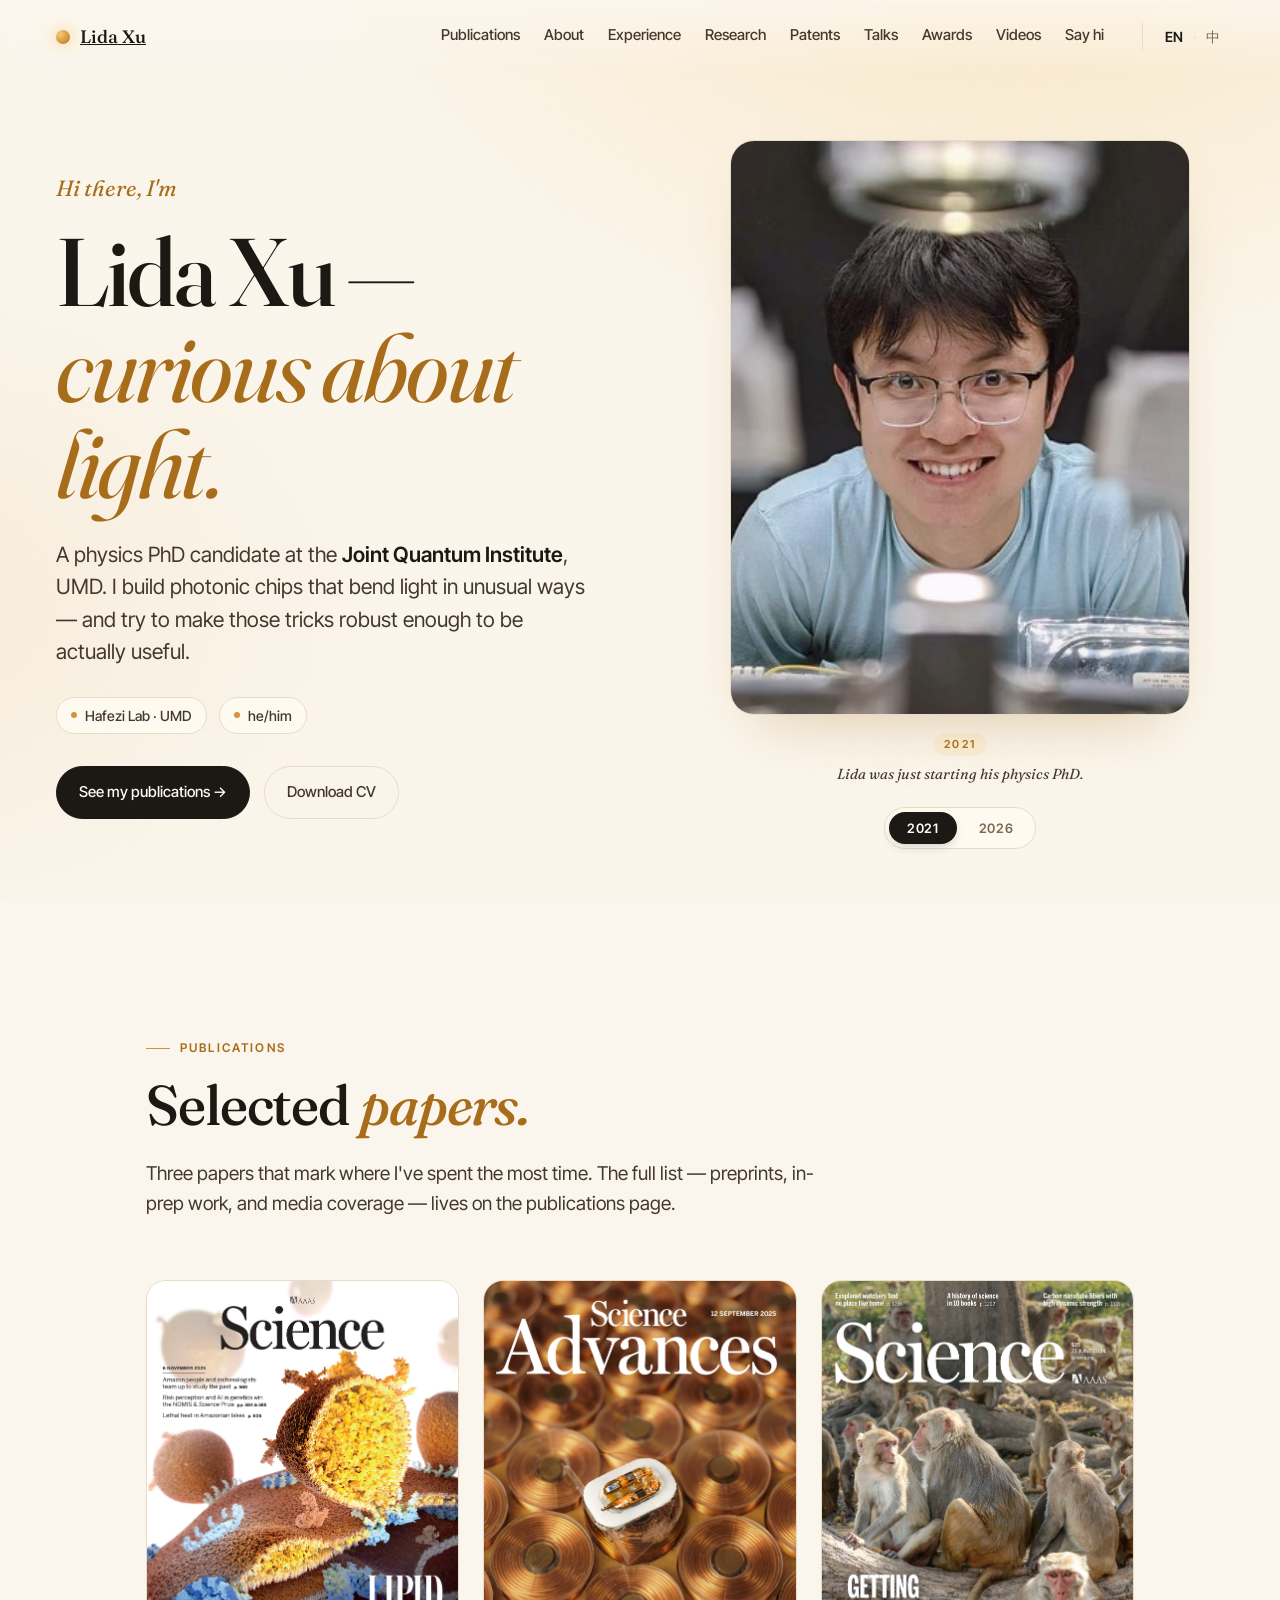
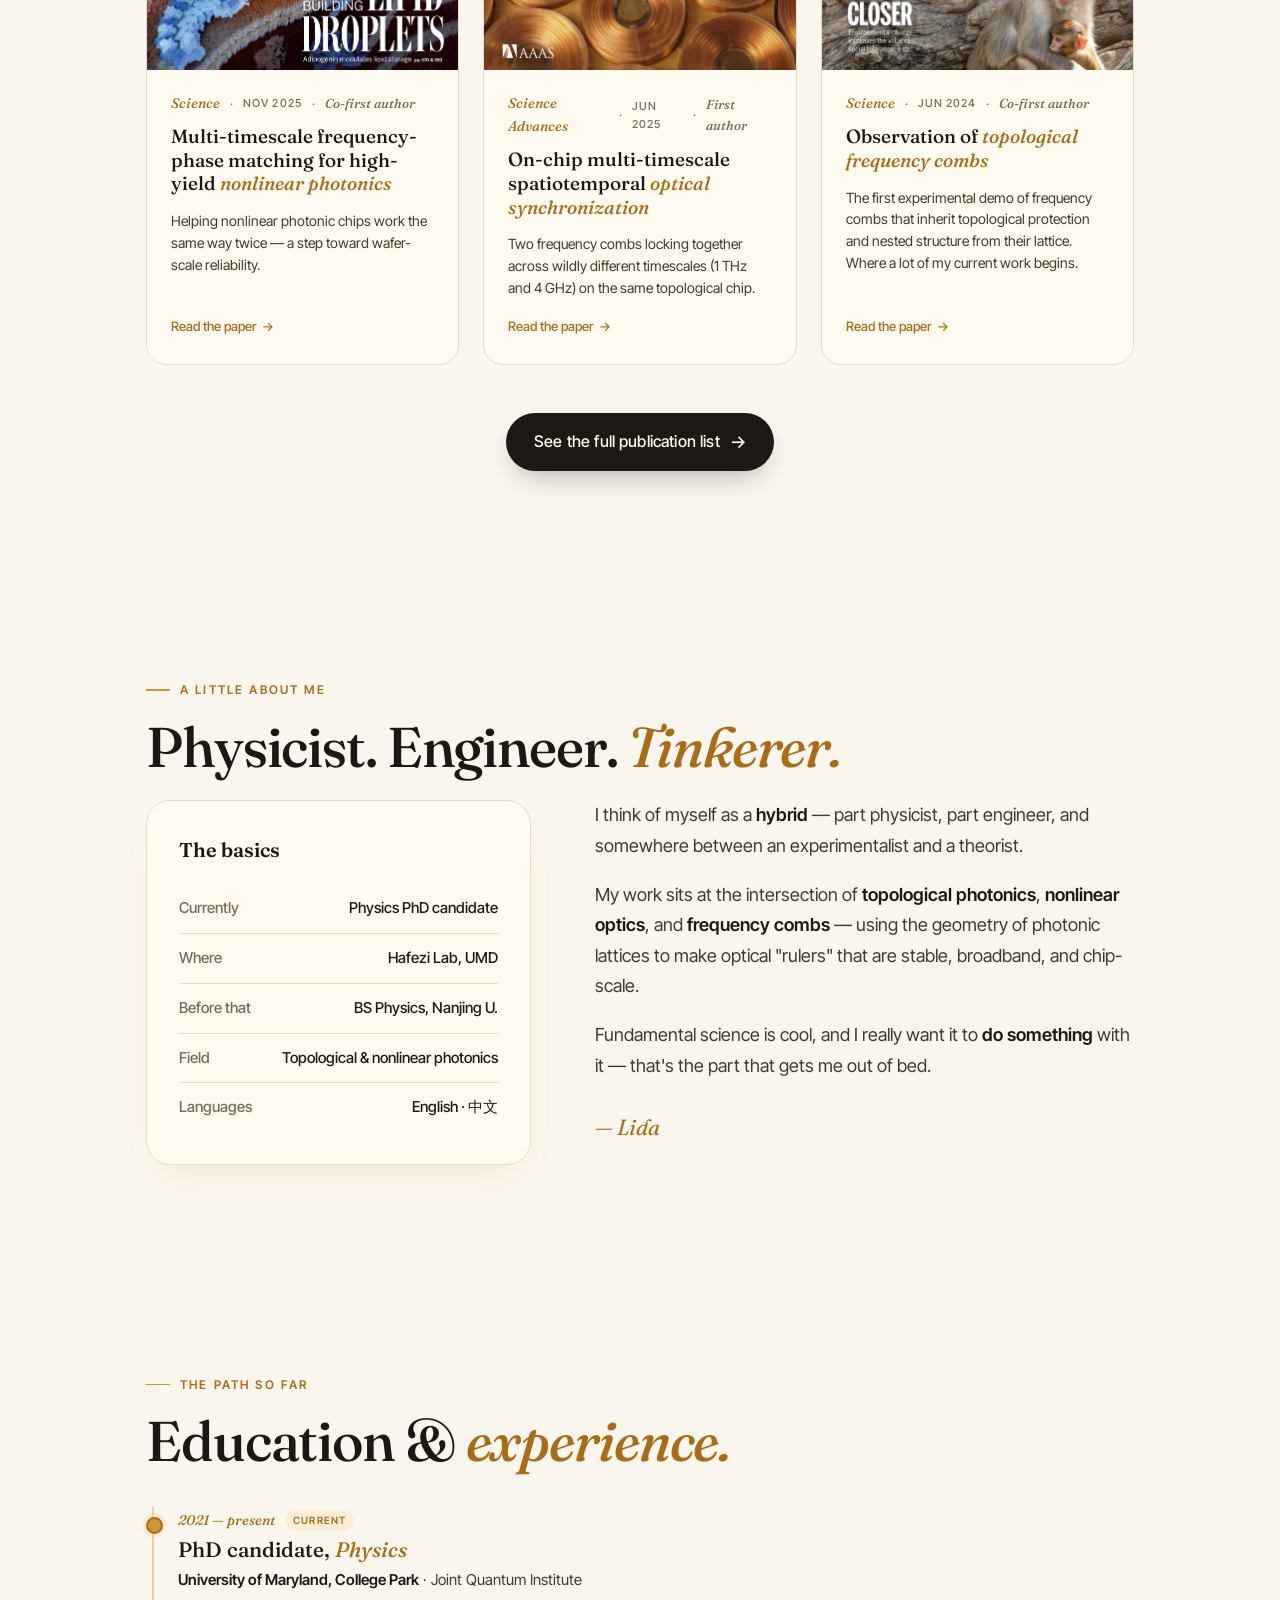
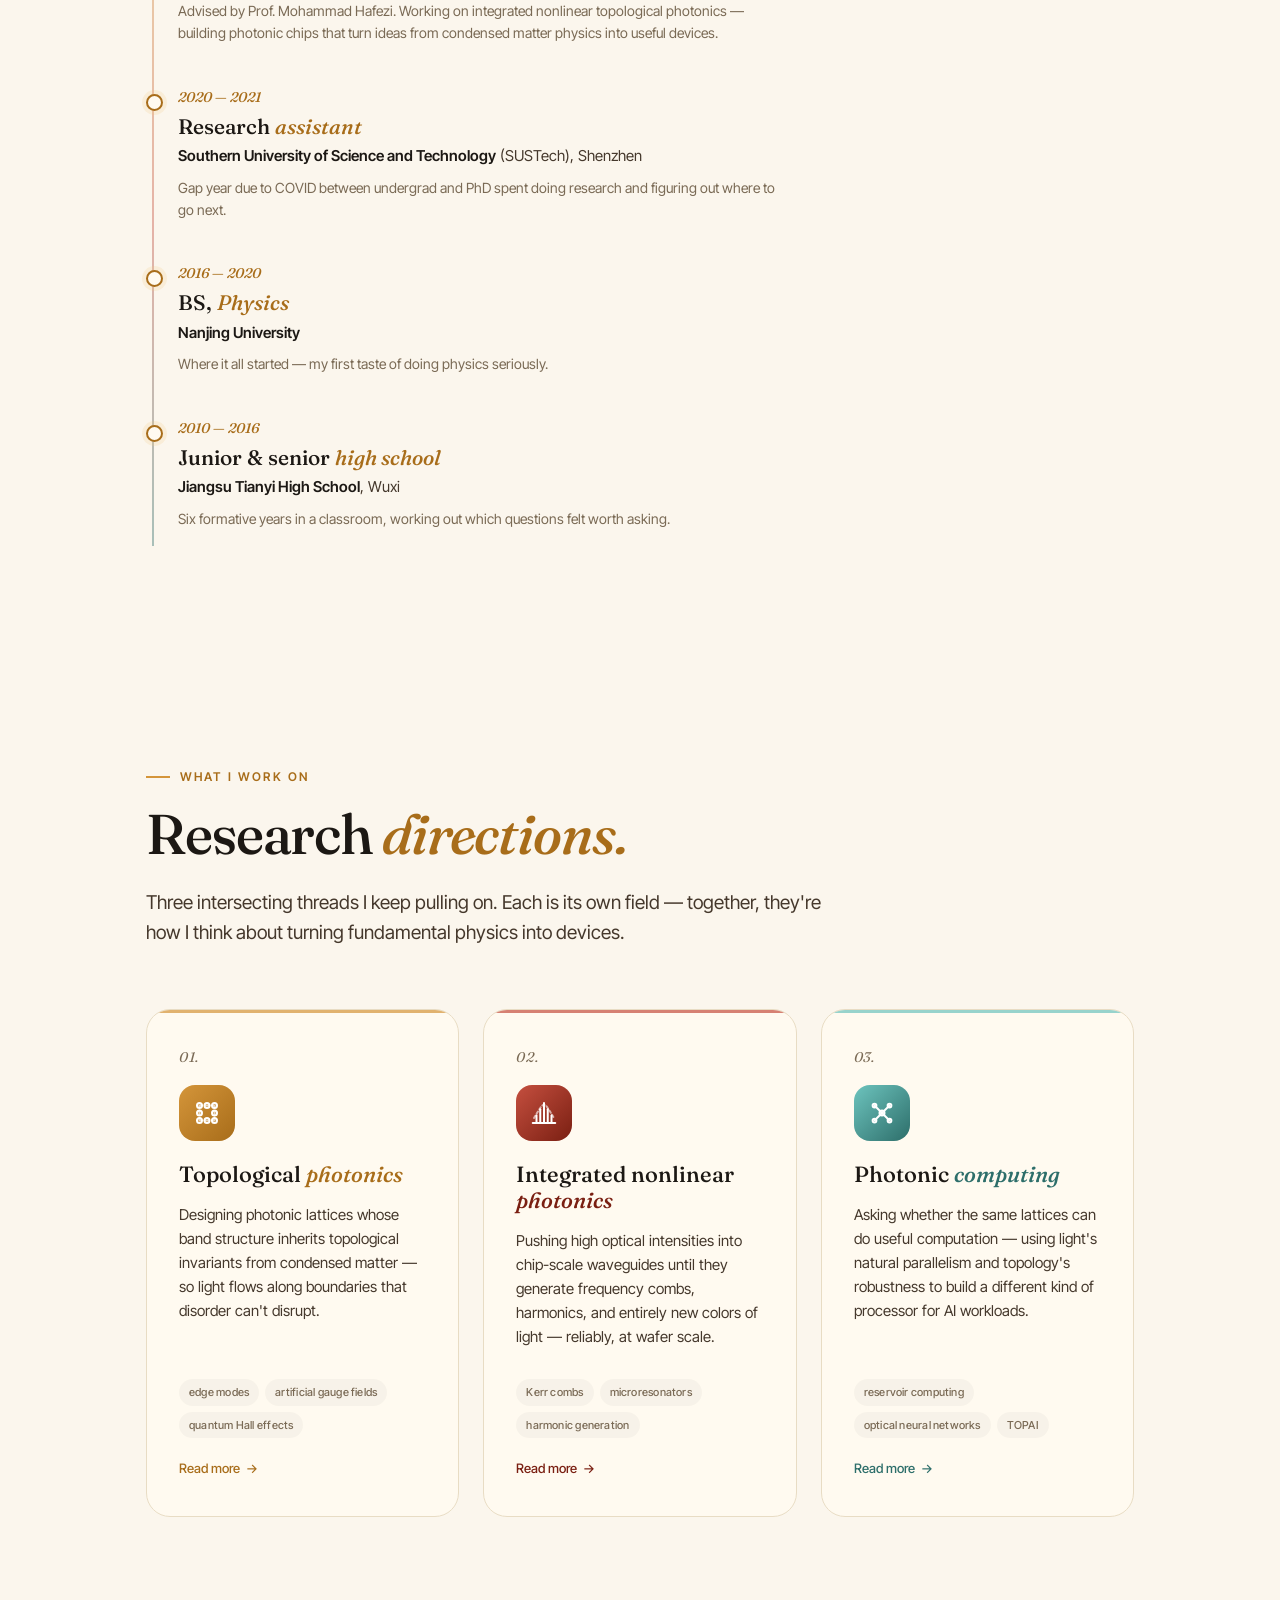
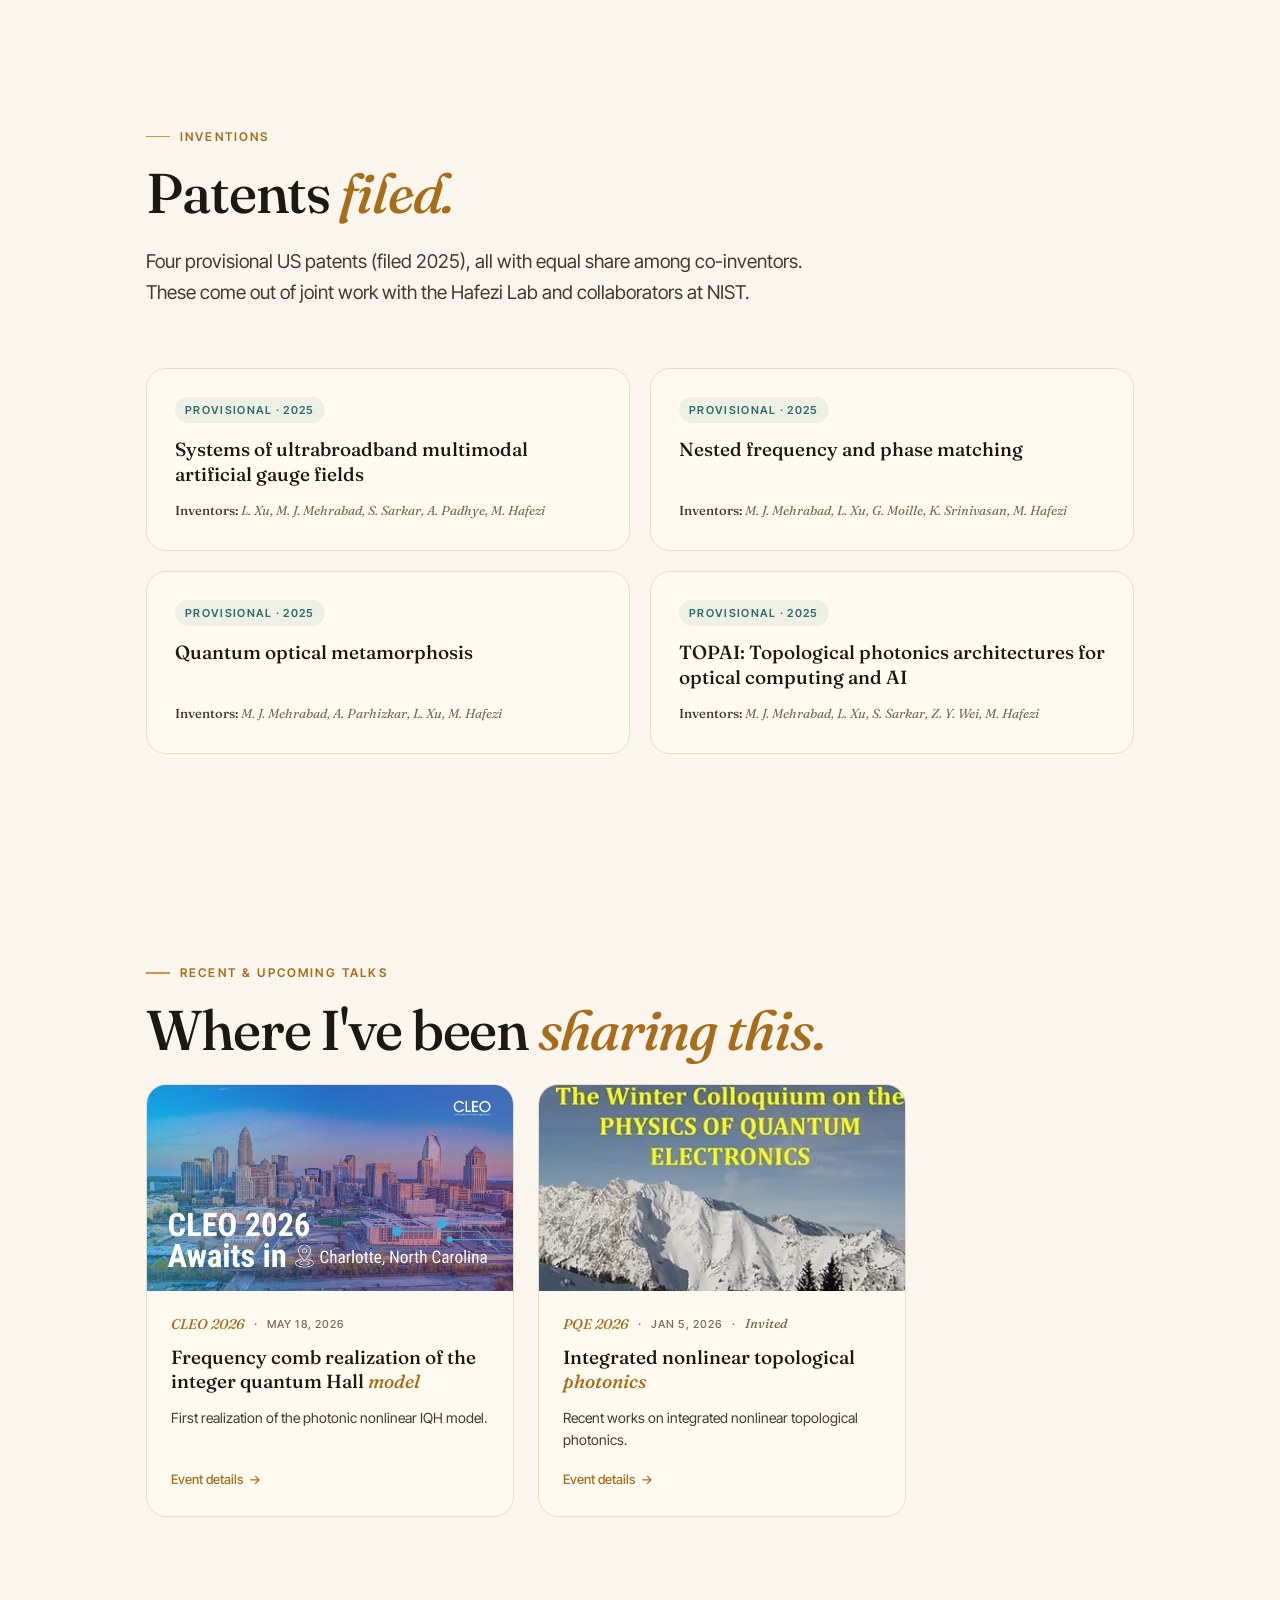
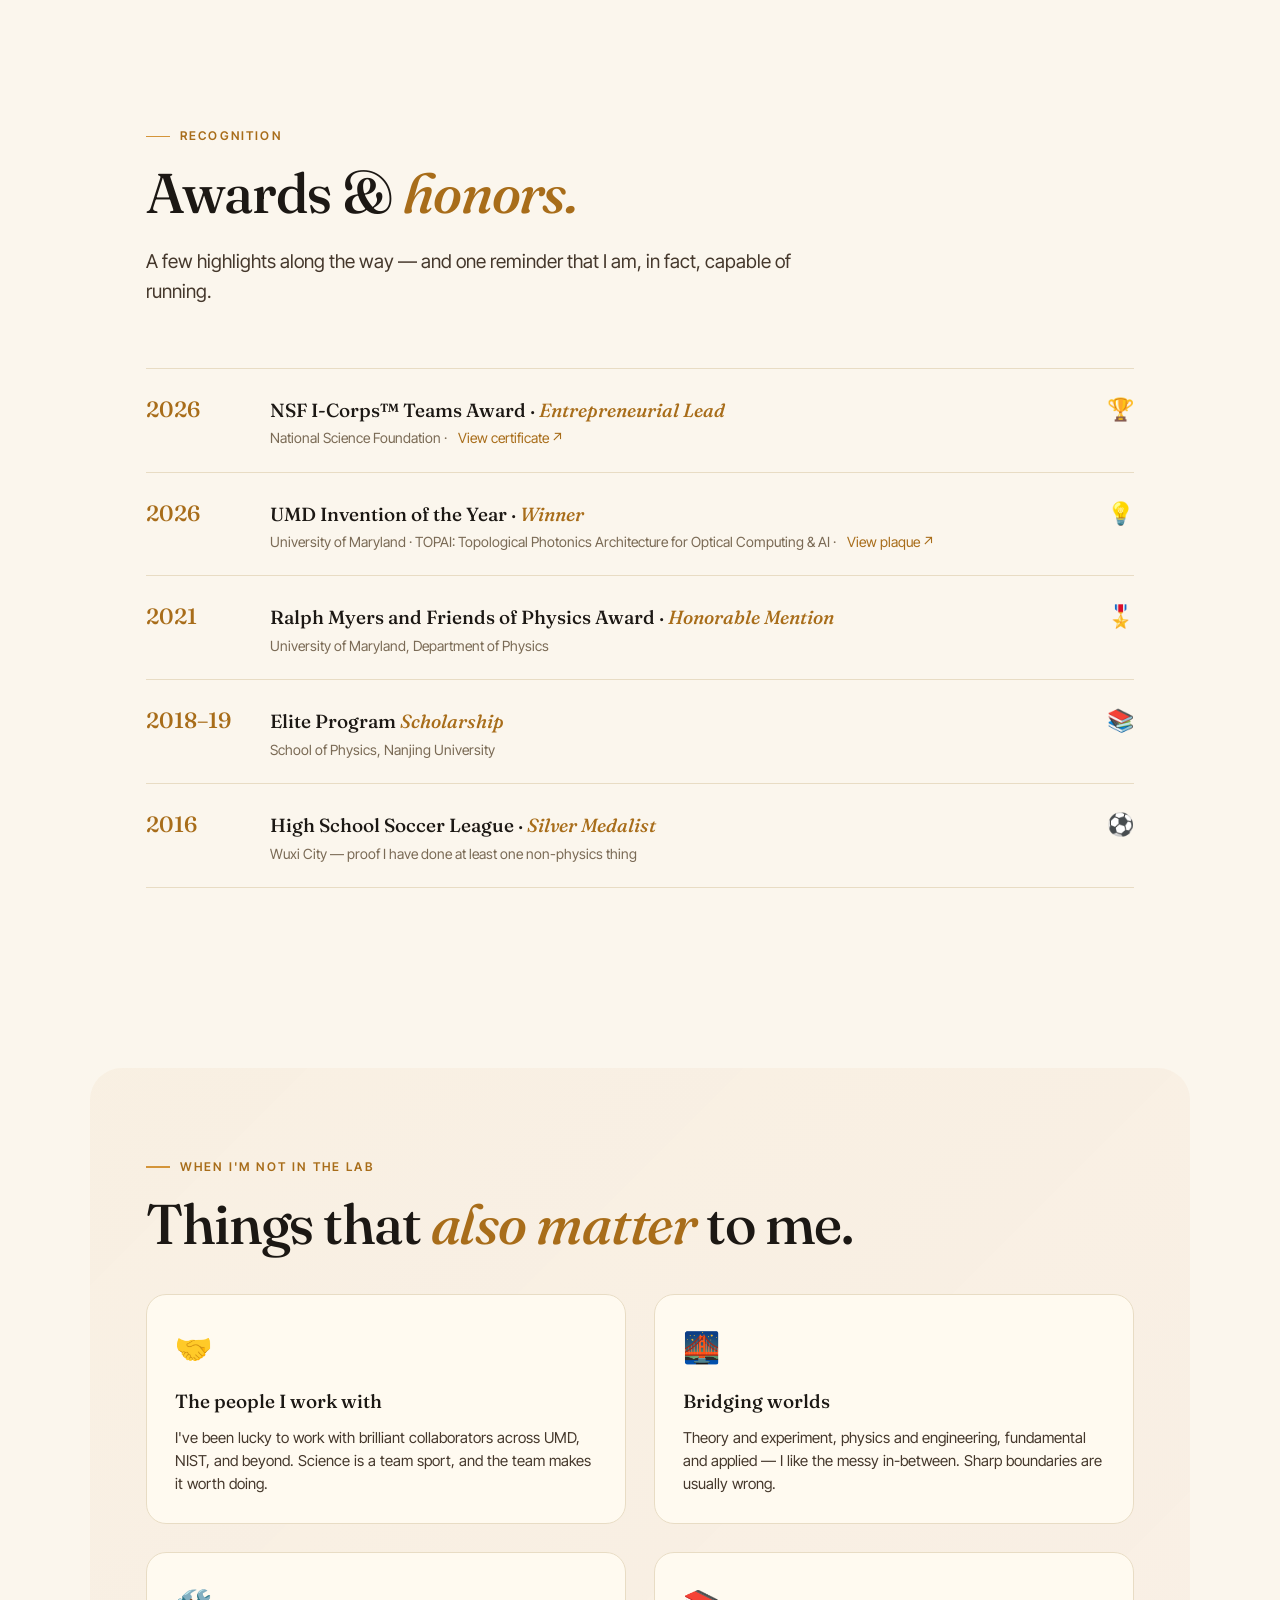
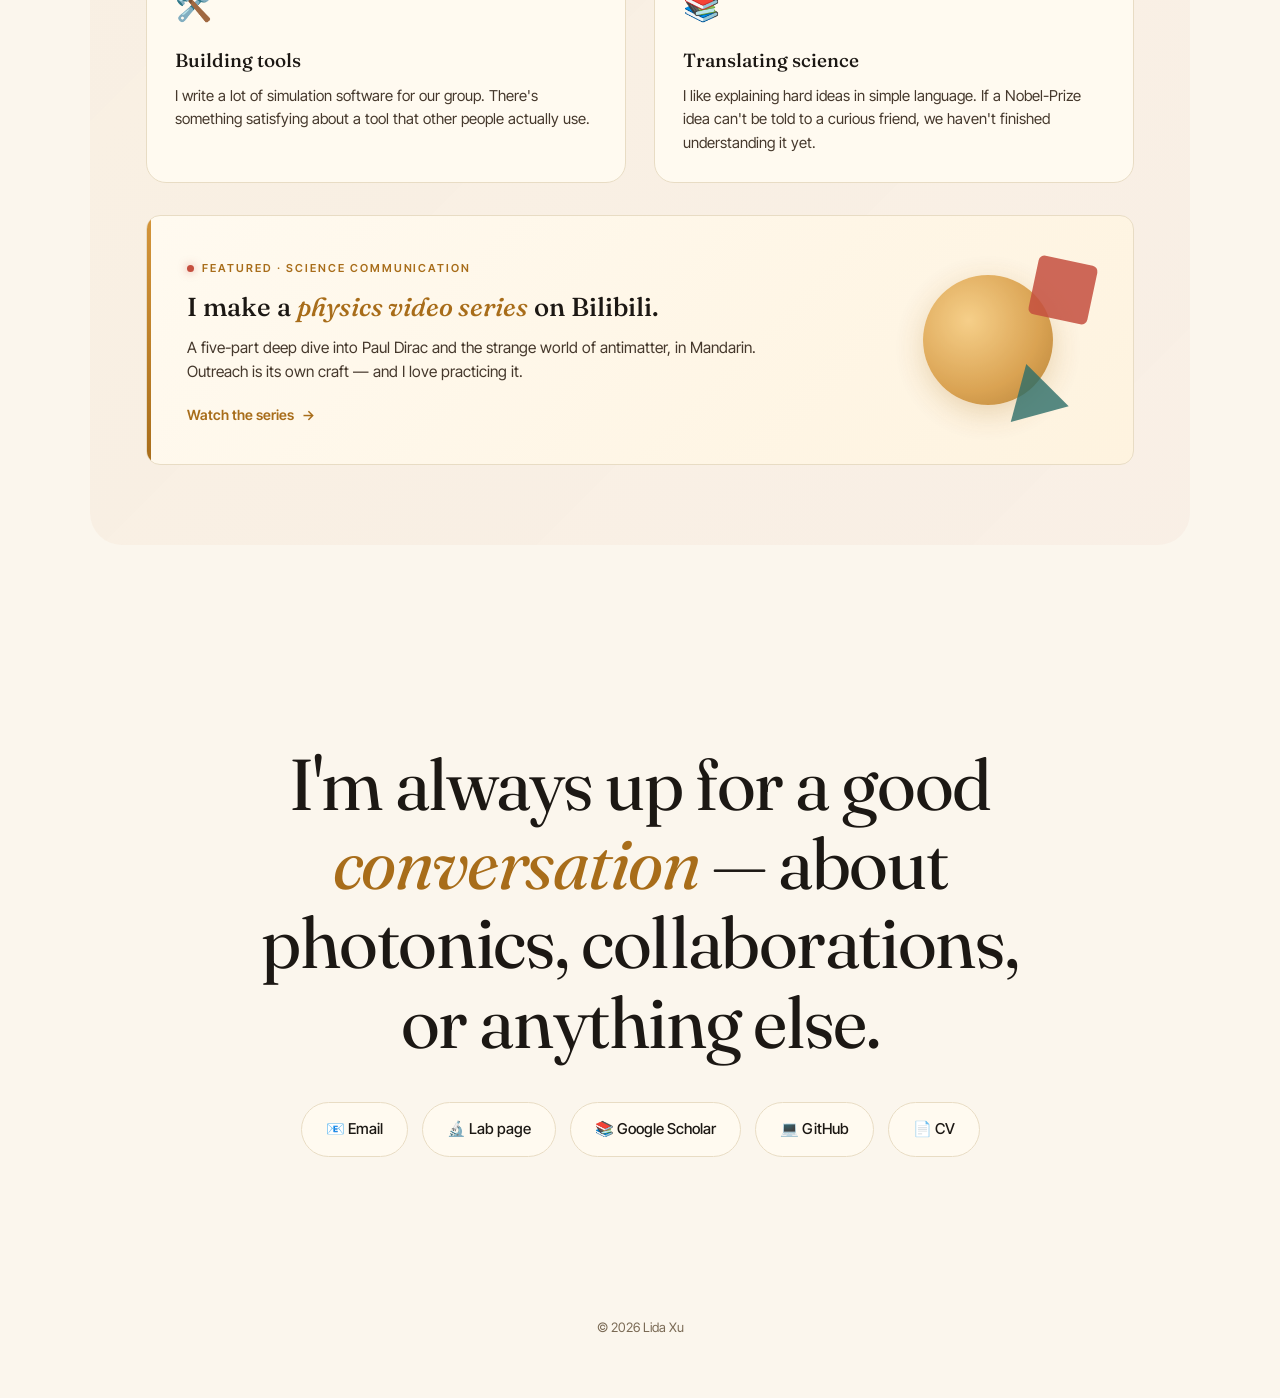
==== index.html @ cac70b86 "yay" ====
<!DOCTYPE html>
<html lang="en">
<!--
============================================================================
  EDITING GUIDE — This file's structure
============================================================================
  To find a section, search this file for:  [SECTION: HERO]   etc.
  
  Sections in order:
    [SECTION: HERO]          Greeting, name, photo toggle, hero CTAs
    [SECTION: PUBLICATIONS]  Featured papers + "see full list" CTA
    [SECTION: ABOUT]         "A little about me" — basics + prose
    [SECTION: EXPERIENCE]    Education timeline (PhD, gap, BS, HS)
    [SECTION: RESEARCH]      Three research direction cards
    [SECTION: PATENTS]       Patents grid
    [SECTION: TALKS]         Talks cards (CLEO, PQE, etc.)
    [SECTION: AWARDS]        Awards & honors
    [SECTION: BEYOND]        "Beyond physics" cards
    [SECTION: CONTACT]       Email, links, footer
  
  When editing content, remember to update BOTH:
    - index.html      (English version)
    - index_zh.html   (Chinese version)
============================================================================
-->

<head>
<meta charset="UTF-8" />
<meta name="viewport" content="width=device-width, initial-scale=1.0"/>
<title>Lida Xu — Topological & Nonlinear Photonics</title>

<!-- SEO meta -->
<meta name="description" content="Lida Xu (徐李达) — Physics PhD candidate at the Joint Quantum Institute, University of Maryland. Building photonic chips that harness topology and nonlinearity for frequency combs, artificial gauge fields, and photonic computing.">
<meta name="keywords" content="Lida Xu, 徐李达, topological photonics, nonlinear photonics, frequency comb, photonic computing, integrated photonics, JQI, University of Maryland, Mohammad Hafezi, photonic chip">
<meta name="author" content="Lida Xu">
<link rel="canonical" href="https://lidaxu-physics.github.io/index.html">

<!-- Language alternates -->
<link rel="alternate" hreflang="en" href="https://lidaxu-physics.github.io/index.html">
<link rel="alternate" hreflang="zh" href="https://lidaxu-physics.github.io/index_zh.html">
<link rel="alternate" hreflang="x-default" href="https://lidaxu-physics.github.io/index.html">

<!-- Open Graph (for Twitter, LinkedIn, Facebook link previews) -->
<meta property="og:type" content="profile">
<meta property="og:title" content="Lida Xu — Topological & Nonlinear Photonics">
<meta property="og:description" content="Physics PhD candidate at the Joint Quantum Institute, University of Maryland. Building photonic chips with topology and nonlinearity.">
<meta property="og:url" content="https://lidaxu-physics.github.io/">
<meta property="og:image" content="https://lidaxu-physics.github.io/images/selfie2.png">
<meta property="og:locale" content="en_US">
<meta property="og:locale:alternate" content="zh_CN">
<meta property="profile:first_name" content="Lida">
<meta property="profile:last_name" content="Xu">

<!-- Twitter Card -->
<meta name="twitter:card" content="summary_large_image">
<meta name="twitter:title" content="Lida Xu — Topological & Nonlinear Photonics">
<meta name="twitter:description" content="Physics PhD candidate at JQI / UMD. Building photonic chips that bend light in unusual ways.">
<meta name="twitter:image" content="https://lidaxu-physics.github.io/images/selfie2.png">
<link rel="icon" type="image/png" href="images/favicon.png">
<link rel="preconnect" href="https://fonts.googleapis.com">
<link rel="preconnect" href="https://fonts.gstatic.com" crossorigin>
<link href="https://fonts.googleapis.com/css2?family=Fraunces:ital,opsz,wght@0,9..144,300;0,9..144,400;0,9..144,500;0,9..144,600;0,9..144,700;1,9..144,400;1,9..144,500&family=Inter+Tight:wght@400;500;600&display=swap" rel="stylesheet">
<style>
  :root {
    --warm-bg:     #fbf6ed;
    --warm-bg-2:   #f5ecda;
    --cream:       #fffaf0;
    --ink:         #1c1814;
    --ink-soft:    #45382c;
    --ink-mute:    #7a6a55;
    --gold:        #d4953a;
    --gold-deep:   #a86d1a;
    --gold-glow:   #f5c97a;
    --rose:        #c54f3f;
    --teal:        #2d6e6a;
    --line:        #e8dcc4;
  }

  * { box-sizing: border-box; margin: 0; padding: 0; }
  html { scroll-behavior: smooth; }

  body {
    background: var(--warm-bg);
    color: var(--ink);
    font-family: 'Inter Tight', -apple-system, sans-serif;
    font-size: 17px;
    line-height: 1.65;
    overflow-x: hidden;
    background-image:
      radial-gradient(ellipse 1200px 800px at 80% -100px, rgba(245,201,122,0.35), transparent 60%),
      radial-gradient(ellipse 900px 600px at -10% 600px, rgba(212,149,58,0.10), transparent 60%);
    background-attachment: fixed;
  }

  ::selection { background: var(--gold-glow); color: var(--ink); }

  body::before {
    content: "";
    position: fixed; inset: 0;
    pointer-events: none;
    opacity: 0.4;
    z-index: 1;
    mix-blend-mode: multiply;
    background-image: url("data:image/svg+xml;utf8,<svg xmlns='http://www.w3.org/2000/svg' width='240' height='240'><filter id='n'><feTurbulence type='fractalNoise' baseFrequency='0.92' numOctaves='2'/><feColorMatrix values='0 0 0 0 0.45  0 0 0 0 0.30  0 0 0 0 0.10  0 0 0 0.04 0'/></filter><rect width='100%' height='100%' filter='url(%23n)'/></svg>");
  }

  /* nav */
  nav.top {
    position: fixed;
    top: 0; left: 0; right: 0;
    padding: 22px 56px;
    display: flex;
    justify-content: space-between;
    align-items: center;
    z-index: 50;
    background: linear-gradient(to bottom, rgba(251,246,237,0.92), rgba(251,246,237,0));
    backdrop-filter: blur(8px);
    -webkit-backdrop-filter: blur(8px);
  }
  nav.top .logo {
    display: flex; align-items: center; gap: 10px;
    font-family: 'Fraunces', serif;
    font-weight: 500;
    font-size: 18px;
    color: var(--ink);
  }
  nav.top .logo .sun {
    width: 14px; height: 14px;
    border-radius: 50%;
    background: radial-gradient(circle at 30% 30%, var(--gold-glow), var(--gold) 60%, var(--gold-deep));
    box-shadow: 0 0 16px var(--gold-glow);
  }
  nav.top .links { display: flex; gap: 24px; flex-wrap: wrap; }
  nav.top .links a {
    color: var(--ink-soft);
    text-decoration: none;
    font-size: 15px;
    font-weight: 500;
    position: relative;
    transition: color .2s ease;
  }
  nav.top .links a:hover { color: var(--gold-deep); }
  nav.top .links a::after {
    content: "";
    position: absolute;
    left: 0; bottom: -4px;
    width: 0; height: 1.5px;
    background: var(--gold);
    transition: width .3s ease;
  }
  nav.top .links a:hover::after { width: 100%; }

  /* hero */
  .hero {
    min-height: 100vh;
    padding: 140px 56px 80px;
    max-width: 1300px;
    margin: 0 auto;
    display: grid;
    grid-template-columns: 1.1fr 1fr;
    gap: 60px;
    align-items: center;
    position: relative;
    z-index: 2;
  }
  .hero .greeting {
    font-family: 'Fraunces', serif;
    font-style: italic;
    font-weight: 400;
    font-size: 22px;
    color: var(--gold-deep);
    margin-bottom: 16px;
  }
  .hero h1 {
    font-family: 'Fraunces', serif;
    font-weight: 500;
    font-size: clamp(56px, 8vw, 96px);
    line-height: 1.0;
    letter-spacing: -0.025em;
    margin-bottom: 28px;
    color: var(--ink);
  }
  .hero h1 .accent {
    font-style: italic;
    font-weight: 400;
    color: var(--gold-deep);
  }
  .hero .lead {
    font-size: 21px;
    line-height: 1.55;
    color: var(--ink-soft);
    max-width: 540px;
    margin-bottom: 28px;
  }
  .hero .lead strong { color: var(--ink); font-weight: 600; }
  .hero .meta-line {
    display: flex; flex-wrap: wrap; gap: 12px;
    font-size: 14px;
    color: var(--ink-mute);
    margin-bottom: 32px;
    font-weight: 500;
  }
  .hero .meta-line .pill {
    display: inline-flex;
    align-items: center;
    gap: 8px;
    padding: 6px 14px;
    background: var(--cream);
    border: 1px solid var(--line);
    border-radius: 100px;
    color: var(--ink-soft);
  }
  .hero .meta-line .pill .dot {
    width: 6px; height: 6px;
    border-radius: 50%;
    background: var(--gold);
  }
  .hero .ctas { display: flex; gap: 14px; flex-wrap: wrap; }
  .btn {
    display: inline-flex;
    align-items: center;
    gap: 8px;
    padding: 13px 22px;
    border-radius: 100px;
    font-size: 15px;
    font-weight: 500;
    text-decoration: none;
    transition: all .25s ease;
    border: 1.5px solid transparent;
  }
  .btn.primary {
    background: var(--ink);
    color: var(--cream);
    border-color: var(--ink);
  }
  .btn.primary:hover {
    background: var(--gold-deep);
    border-color: var(--gold-deep);
    transform: translateY(-2px);
  }
  .btn.ghost {
    color: var(--ink-soft);
    border-color: var(--line);
    background: transparent;
  }
  .btn.ghost:hover {
    border-color: var(--ink-soft);
    color: var(--ink);
    transform: translateY(-2px);
  }

  /* hero figure — toggleable photo */
  .hero-figure { text-align: center; }
  .photo-toggle {
    max-width: 460px;
    margin: 0 auto;
  }
  .photo-frame {
    position: relative;
    aspect-ratio: 4 / 5;
    border-radius: 24px;
    overflow: hidden;
    box-shadow:
      0 30px 60px -30px rgba(168,109,26,0.35),
      0 1px 0 rgba(255,255,255,0.6) inset;
    border: 1px solid var(--line);
    background: var(--cream);
  }
  .photo-frame .slide {
    position: absolute;
    inset: 0;
    opacity: 0;
    transition: opacity 0.6s ease;
  }
  .photo-frame .slide.active { opacity: 1; }
  .photo-frame .slide img {
    width: 100%;
    height: 100%;
    object-fit: cover;
    object-position: center top;
    display: block;
    transition: transform .8s ease;
  }
  .photo-frame:hover .slide.active img {
    transform: scale(1.03);
  }
  /* warm vignette */
  .photo-frame::after {
    content: "";
    position: absolute;
    inset: 0;
    pointer-events: none;
    background: radial-gradient(ellipse at 50% 30%, transparent 50%, rgba(168,109,26,0.10) 100%);
    mix-blend-mode: multiply;
    z-index: 1;
  }
  /* caption that swaps with photo */
  .hero-figure .caption {
    position: relative;
    margin-top: 18px;
    min-height: 56px;
  }
  .hero-figure .cap-text {
    position: absolute;
    left: 0; right: 0;
    opacity: 0;
    transition: opacity 0.5s ease;
    font-family: 'Fraunces', serif;
    font-style: italic;
    font-size: 14.5px;
    color: var(--ink-soft);
    line-height: 1.5;
  }
  .hero-figure .cap-text.active { opacity: 1; }
  .hero-figure .cap-text p { margin: 0; }
  .hero-figure .cap-text em {
    font-style: italic;
    color: var(--rose);
    font-weight: 500;
  }
  .hero-figure .year-tag {
    display: inline-block;
    font-style: normal;
    font-family: 'Inter Tight', sans-serif;
    font-weight: 600;
    font-size: 11px;
    letter-spacing: 0.2em;
    color: var(--gold-deep);
    background: rgba(245,201,122,0.18);
    padding: 3px 10px;
    border-radius: 100px;
    margin-bottom: 8px;
  }
  /* toggle pills under caption */
  .toggle-pills {
    display: inline-flex;
    gap: 4px;
    margin-top: 18px;
    padding: 4px;
    background: var(--cream);
    border: 1px solid var(--line);
    border-radius: 100px;
  }
  .pill-btn {
    border: none;
    background: transparent;
    cursor: pointer;
    padding: 8px 18px;
    border-radius: 100px;
    font-family: 'Inter Tight', sans-serif;
    font-size: 13px;
    font-weight: 600;
    color: var(--ink-mute);
    letter-spacing: 0.05em;
    transition: all .25s ease;
  }
  .pill-btn:hover { color: var(--ink-soft); }
  .pill-btn.active {
    background: var(--ink);
    color: var(--cream);
    box-shadow: 0 4px 12px -4px rgba(0,0,0,0.25);
  }

  /* section base */
  section.standard {
    padding: 100px 56px;
    max-width: 1100px;
    margin: 0 auto;
    position: relative;
    z-index: 4;
  }
  .eyebrow {
    display: inline-flex;
    align-items: center;
    gap: 10px;
    font-size: 12px;
    font-weight: 600;
    letter-spacing: 0.18em;
    text-transform: uppercase;
    color: var(--gold-deep);
    margin-bottom: 18px;
  }
  .eyebrow::before {
    content: "";
    width: 24px; height: 1.5px;
    background: var(--gold);
  }
  .section-title {
    font-family: 'Fraunces', serif;
    font-weight: 500;
    font-size: clamp(36px, 5vw, 56px);
    line-height: 1.05;
    letter-spacing: -0.02em;
    margin-bottom: 24px;
    color: var(--ink);
  }
  .section-title em { font-style: italic; color: var(--gold-deep); }
  .section-intro {
    font-size: 19px;
    color: var(--ink-soft);
    max-width: 680px;
    margin-bottom: 60px;
    line-height: 1.6;
  }

  /* about */
  #about .about-grid {
    display: grid;
    grid-template-columns: 1fr 1.4fr;
    gap: 64px;
    align-items: start;
  }
  .about-card {
    background: var(--cream);
    border: 1px solid var(--line);
    border-radius: 24px;
    padding: 32px;
    box-shadow: 0 20px 40px -20px rgba(168,109,26,0.15);
  }
  .about-card h3 {
    font-family: 'Fraunces', serif;
    font-size: 20px;
    font-weight: 600;
    margin-bottom: 18px;
    color: var(--ink);
  }
  .about-card .row {
    display: flex;
    justify-content: space-between;
    padding: 12px 0;
    border-bottom: 1px solid var(--line);
    font-size: 15px;
  }
  .about-card .row:last-child { border-bottom: none; }
  .about-card .row .k { color: var(--ink-mute); font-weight: 500; }
  .about-card .row .v { color: var(--ink); font-weight: 500; text-align: right; }
  .about-prose p {
    font-size: 18px;
    color: var(--ink-soft);
    line-height: 1.7;
    margin-bottom: 18px;
  }
  .about-prose p strong { color: var(--ink); font-weight: 600; }
  .about-prose .signature {
    font-family: 'Fraunces', serif;
    font-style: italic;
    font-size: 22px;
    color: var(--gold-deep);
    margin-top: 28px;
  }
  .highlights {
    display: grid;
    grid-template-columns: repeat(3, 1fr);
    gap: 20px;
    margin-top: 30px;
  }
  .highlight {
    padding: 28px 24px;
    background: linear-gradient(135deg, var(--cream), rgba(245,201,122,0.12));
    border: 1px solid var(--line);
    border-radius: 20px;
    transition: all .25s ease;
  }
  .highlight:hover {
    transform: translateY(-3px);
    border-color: var(--gold);
  }
  .highlight .num {
    font-family: 'Fraunces', serif;
    font-weight: 500;
    font-size: 44px;
    color: var(--gold-deep);
    line-height: 1;
    margin-bottom: 10px;
  }
  .highlight .label {
    font-size: 14px;
    color: var(--ink-soft);
    line-height: 1.4;
  }

  /* ============================================================
     IMAGE CARDS — featured pubs and talks
     ============================================================ */
  .card-grid {
    display: grid;
    grid-template-columns: repeat(3, 1fr);
    gap: 24px;
  }
  .card-grid.cols-2 {
    grid-template-columns: repeat(2, 1fr);
    max-width: 760px;
  }

  .img-card {
    background: var(--cream);
    border: 1px solid var(--line);
    border-radius: 20px;
    overflow: hidden;
    display: flex;
    flex-direction: column;
    transition: all .3s ease;
    text-decoration: none;
    color: inherit;
    box-shadow: 0 1px 0 rgba(255,255,255,0.6) inset;
  }
  .img-card:hover {
    transform: translateY(-6px);
    border-color: var(--gold);
    box-shadow: 0 30px 50px -25px rgba(168,109,26,0.3);
  }
  .img-card .image-wrap {
    position: relative;
    aspect-ratio: 4 / 5;
    overflow: hidden;
    background: linear-gradient(135deg, rgba(245,201,122,0.15), rgba(197,79,63,0.08));
  }
  .img-card .image-wrap img {
    width: 100%;
    height: 100%;
    object-fit: cover;
    object-position: top center;
    display: block;
    transition: transform .5s ease;
  }
  .img-card:hover .image-wrap img {
    transform: scale(1.04);
  }
  /* talk cards keep a wider aspect since they're landscape banners */
  #talks .img-card .image-wrap {
    aspect-ratio: 16 / 9;
  }
  #talks .img-card .image-wrap img {
    object-position: center center;
  }

  /* badge over image */
  .img-card .badge {
    position: absolute;
    top: 14px;
    left: 14px;
    background: rgba(28,24,20,0.85);
    color: var(--cream);
    backdrop-filter: blur(6px);
    -webkit-backdrop-filter: blur(6px);
    padding: 5px 12px;
    border-radius: 100px;
    font-size: 10px;
    font-weight: 600;
    letter-spacing: 0.15em;
    text-transform: uppercase;
  }
  .img-card .badge.role-firstauthor { background: rgba(197,79,63,0.95); }
  .img-card .badge.role-cofirst { background: rgba(168,109,26,0.95); }
  .img-card .badge.invited { background: rgba(45,110,106,0.95); }
  .img-card .badge.cover {
    background: linear-gradient(135deg, #d4953a, #a86d1a);
    box-shadow: 0 4px 12px -4px rgba(168,109,26,0.6);
  }
  .img-card .badge.cover::before {
    content: "★";
    margin-right: 4px;
  }

  .img-card .body {
    padding: 22px 24px 26px;
    display: flex;
    flex-direction: column;
    gap: 10px;
    flex: 1;
  }
  .img-card .meta-row {
    display: flex;
    align-items: center;
    gap: 10px;
    font-size: 12px;
    color: var(--ink-mute);
    font-weight: 500;
  }
  .img-card .venue {
    font-family: 'Fraunces', serif;
    font-style: italic;
    color: var(--gold-deep);
    font-size: 14px;
  }
  .img-card .date {
    font-size: 11px;
    letter-spacing: 0.1em;
    text-transform: uppercase;
    color: var(--ink-mute);
  }
  .img-card h3 {
    font-family: 'Fraunces', serif;
    font-weight: 500;
    font-size: 19px;
    line-height: 1.25;
    color: var(--ink);
  }
  .img-card h3 em { font-style: italic; color: var(--gold-deep); }
  .img-card p {
    font-size: 14px;
    color: var(--ink-soft);
    line-height: 1.55;
    margin-top: 4px;
  }
  .img-card .read-more {
    margin-top: auto;
    font-size: 13px;
    font-weight: 500;
    color: var(--gold-deep);
    display: inline-flex;
    align-items: center;
    gap: 6px;
    padding-top: 8px;
  }
  .img-card .read-more .arrow { transition: transform .25s ease; }
  .img-card:hover .read-more .arrow { transform: translateX(3px); }

  /* patents */
  .patents-grid {
    display: grid;
    grid-template-columns: repeat(2, 1fr);
    gap: 20px;
  }
  .patent-card {
    background: var(--cream);
    border: 1px solid var(--line);
    border-radius: 20px;
    padding: 28px;
    transition: all .25s ease;
    display: flex;
    flex-direction: column;
    gap: 14px;
  }
  .patent-card:hover {
    transform: translateY(-3px);
    border-color: var(--gold);
    box-shadow: 0 20px 40px -20px rgba(168,109,26,0.2);
  }
  .patent-card .pbadge {
    display: inline-flex;
    align-items: center;
    gap: 6px;
    font-size: 11px;
    font-weight: 600;
    letter-spacing: 0.12em;
    text-transform: uppercase;
    color: var(--teal);
    background: rgba(45,110,106,0.08);
    padding: 4px 10px;
    border-radius: 100px;
    align-self: flex-start;
  }
  .patent-card h3 {
    font-family: 'Fraunces', serif;
    font-weight: 500;
    font-size: 19px;
    line-height: 1.3;
    color: var(--ink);
  }
  .patent-card h3 a {
    color: inherit;
    text-decoration: none;
    border-bottom: 1.5px solid transparent;
    transition: border-color .2s ease;
  }
  .patent-card h3 a:hover { border-bottom-color: var(--gold); }
  .patent-card .meta {
    margin-top: auto;
    font-size: 13px;
    color: var(--ink-mute);
    font-style: italic;
    font-family: 'Fraunces', serif;
  }
  .patent-card .meta strong {
    color: var(--ink-soft);
    font-style: normal;
    font-weight: 500;
  }

  /* awards */
  .awards-list { display: flex; flex-direction: column; }
  .award-item {
    display: grid;
    grid-template-columns: 100px 1fr auto;
    gap: 24px;
    padding: 22px 0;
    border-top: 1px solid var(--line);
    align-items: baseline;
    transition: padding .3s ease;
  }
  .award-item:last-child { border-bottom: 1px solid var(--line); }
  .award-item:hover { padding-left: 12px; }
  .award-item .year {
    font-family: 'Fraunces', serif;
    font-size: 22px;
    font-weight: 500;
    color: var(--gold-deep);
    line-height: 1;
  }
  .award-item .name {
    font-family: 'Fraunces', serif;
    font-size: 19px;
    font-weight: 500;
    color: var(--ink);
    line-height: 1.3;
  }
  .award-item .name em { font-style: italic; color: var(--gold-deep); }
  .award-item .org {
    font-size: 14px;
    color: var(--ink-mute);
    margin-top: 4px;
  }
  .award-item .org .cert-link {
    color: var(--gold-deep);
    text-decoration: none;
    border-bottom: 1px solid transparent;
    transition: border-color .25s ease;
    margin-left: 8px;
  }
  .award-item .org .cert-link:hover {
    border-bottom-color: var(--gold-deep);
  }
  .award-item .org .cert-link .arrow {
    display: inline-block;
    transition: transform .25s ease;
    margin-left: 2px;
  }
  .award-item .org .cert-link:hover .arrow { transform: translate(2px, -2px); }
  .award-item .icon {
    font-size: 22px;
    color: var(--gold);
  }
  .awards-placeholder {
    background: var(--cream);
    border: 1px dashed var(--gold);
    border-radius: 16px;
    padding: 24px;
    color: var(--ink-mute);
    font-style: italic;
    font-family: 'Fraunces', serif;
    font-size: 15px;
    text-align: center;
  }

  /* beyond */
  #beyond {
    background: linear-gradient(135deg, rgba(212,149,58,0.06), rgba(197,79,63,0.04));
    border-radius: 32px;
    margin: 80px auto;
    padding: 80px 56px;
    max-width: 1100px;
  }
  .beyond-grid {
    display: grid;
    grid-template-columns: repeat(2, 1fr);
    gap: 28px;
    margin-top: 40px;
  }
  .vibe {
    background: var(--cream);
    border: 1px solid var(--line);
    border-radius: 20px;
    padding: 28px;
    transition: all .25s ease;
  }
  .vibe:hover {
    transform: translateY(-3px);
    border-color: var(--gold);
  }
  .vibe .emoji {
    font-size: 30px;
    margin-bottom: 14px;
    display: block;
  }
  .vibe h4 {
    font-family: 'Fraunces', serif;
    font-weight: 500;
    font-size: 19px;
    margin-bottom: 8px;
    color: var(--ink);
  }
  .vibe p {
    font-size: 15px;
    color: var(--ink-soft);
    line-height: 1.55;
  }

  /* contact */
  #contact {
    text-align: center;
    padding: 120px 56px;
  }
  #contact .big {
    font-family: 'Fraunces', serif;
    font-weight: 400;
    font-size: clamp(40px, 6vw, 72px);
    line-height: 1.1;
    letter-spacing: -0.02em;
    color: var(--ink);
    max-width: 800px;
    margin: 0 auto 40px;
  }
  #contact .big em { font-style: italic; color: var(--gold-deep); }
  #contact .links {
    display: flex;
    justify-content: center;
    gap: 14px;
    flex-wrap: wrap;
  }
  #contact .links a {
    display: inline-flex;
    align-items: center;
    gap: 8px;
    padding: 14px 24px;
    background: var(--cream);
    border: 1.5px solid var(--line);
    border-radius: 100px;
    color: var(--ink);
    text-decoration: none;
    font-weight: 500;
    font-size: 15px;
    transition: all .25s ease;
  }
  #contact .links a:hover {
    border-color: var(--gold);
    background: rgba(245,201,122,0.18);
    transform: translateY(-2px);
  }

  footer {
    padding: 40px 56px 60px;
    text-align: center;
    color: var(--ink-mute);
    font-size: 13px;
    position: relative; z-index: 4;
  }
  footer .heart { color: var(--rose); }


  /* education & experience timeline */
  .timeline {
    position: relative;
    padding-left: 32px;
  }
  .timeline::before {
    content: "";
    position: absolute;
    left: 6px;
    top: 12px;
    bottom: 12px;
    width: 1.5px;
    background: linear-gradient(to bottom, var(--gold), var(--rose), var(--teal));
    opacity: 0.4;
  }
  .tl-item {
    position: relative;
    padding: 14px 0 28px;
  }
  .tl-item::before {
    content: "";
    position: absolute;
    left: -32px;
    top: 22px;
    width: 13px; height: 13px;
    border-radius: 50%;
    background: var(--cream);
    border: 2.5px solid var(--gold-deep);
    box-shadow: 0 0 0 4px rgba(245,201,122,0.18);
  }
  .tl-item.current::before {
    background: var(--gold);
    border-color: var(--gold-deep);
    animation: pulseDot 2.5s ease-in-out infinite;
  }
  @keyframes pulseDot {
    0%, 100% { box-shadow: 0 0 0 4px rgba(245,201,122,0.18); }
    50%      { box-shadow: 0 0 0 9px rgba(245,201,122,0.05); }
  }
  .tl-item .tl-period {
    font-family: 'Fraunces', serif;
    font-style: italic;
    font-size: 14px;
    color: var(--gold-deep);
    font-weight: 500;
    margin-bottom: 4px;
    display: flex;
    align-items: center;
    gap: 10px;
  }
  .tl-item .tl-tag {
    font-style: normal;
    font-family: 'Inter Tight', sans-serif;
    font-size: 10px;
    font-weight: 600;
    letter-spacing: 0.12em;
    text-transform: uppercase;
    background: rgba(245,201,122,0.18);
    color: var(--gold-deep);
    padding: 2px 8px;
    border-radius: 100px;
  }
  .tl-item h3 {
    font-family: 'Fraunces', serif;
    font-weight: 500;
    font-size: 21px;
    line-height: 1.3;
    color: var(--ink);
    margin-bottom: 4px;
  }
  .tl-item h3 em { font-style: italic; color: var(--gold-deep); }
  .tl-item .tl-org {
    font-size: 15px;
    color: var(--ink-soft);
    margin-bottom: 8px;
  }
  .tl-item .tl-org strong { color: var(--ink); font-weight: 600; }
  .tl-item .tl-detail {
    font-size: 14px;
    color: var(--ink-mute);
    line-height: 1.55;
    max-width: 600px;
  }


  /* research directions */
  .research-directions {
    display: grid;
    grid-template-columns: repeat(3, 1fr);
    gap: 24px;
  }
  .direction-card {
    background: var(--cream);
    border: 1px solid var(--line);
    border-radius: 24px;
    padding: 36px 32px;
    transition: all .3s ease;
    display: flex;
    flex-direction: column;
    gap: 16px;
    position: relative;
    overflow: hidden;
  }
  .direction-card::before {
    content: "";
    position: absolute;
    top: 0; left: 0; right: 0;
    height: 3px;
    background: var(--accent-color, var(--gold));
    opacity: 0.7;
  }
  .direction-card:hover {
    transform: translateY(-4px);
    border-color: var(--accent-color, var(--gold));
    box-shadow: 0 30px 50px -25px rgba(168,109,26,0.25);
  }
  .direction-card .num {
    font-family: 'Fraunces', serif;
    font-style: italic;
    font-size: 14px;
    color: var(--ink-mute);
    letter-spacing: 0.05em;
  }
  .direction-card .num::after {
    content: ".";
  }
  .direction-card .icon-wrap {
    width: 56px; height: 56px;
    border-radius: 16px;
    background: linear-gradient(135deg, var(--accent-color, var(--gold)) 0%, var(--accent-color-deep, var(--gold-deep)) 100%);
    display: flex;
    align-items: center;
    justify-content: center;
    margin-bottom: 4px;
  }
  .direction-card .icon-wrap svg {
    width: 30px;
    height: 30px;
  }
  .direction-card h3 {
    font-family: 'Fraunces', serif;
    font-weight: 500;
    font-size: 22px;
    line-height: 1.2;
    color: var(--ink);
  }
  .direction-card h3 em { font-style: italic; color: var(--accent-color-deep, var(--gold-deep)); }
  .direction-card p {
    font-size: 15px;
    color: var(--ink-soft);
    line-height: 1.6;
  }
  .direction-card .keywords {
    display: flex;
    flex-wrap: wrap;
    gap: 6px;
    margin-top: auto;
    padding-top: 14px;
  }
  .direction-card .keyword {
    font-size: 11px;
    font-weight: 500;
    color: var(--ink-mute);
    background: rgba(0,0,0,0.03);
    padding: 4px 10px;
    border-radius: 100px;
    letter-spacing: 0.02em;
  }

  @media (max-width: 1000px) {
    .research-directions { grid-template-columns: 1fr; }
  }


  a.direction-card {
    text-decoration: none;
    color: inherit;
  }
  .direction-card .read-more {
    display: inline-flex;
    align-items: center;
    gap: 6px;
    font-size: 13px;
    font-weight: 500;
    color: var(--accent-color-deep, var(--gold-deep));
    margin-top: 4px;
    border-bottom: 1px solid transparent;
    align-self: flex-start;
    transition: border-color .2s ease;
  }
  .direction-card .read-more .arrow { transition: transform .25s ease; }
  .direction-card:hover .read-more { border-bottom-color: var(--accent-color-deep, var(--gold-deep)); }
  .direction-card:hover .read-more .arrow { transform: translateX(4px); }


  /* language toggle */
  nav.top .lang-toggle {
    display: inline-flex;
    align-items: center;
    gap: 6px;
    margin-left: 14px;
    padding-left: 18px;
    border-left: 1px solid var(--line);
  }
  nav.top .lang-toggle a {
    font-size: 14px;
    font-weight: 500;
    color: var(--ink-mute);
    text-decoration: none;
    transition: color .2s ease;
    padding: 2px 4px;
  }
  nav.top .lang-toggle a:hover { color: var(--gold-deep); }
  nav.top .lang-toggle a.active { color: var(--ink); font-weight: 600; }
  nav.top .lang-toggle .lang-sep { color: var(--line); font-size: 14px; }


  /* "see full list" link below cards — prominent CTA */
  .see-full {
    text-align: center;
    margin-top: 48px;
    font-family: 'Inter Tight', sans-serif;
  }
  .see-full a {
    display: inline-flex;
    align-items: center;
    gap: 10px;
    color: var(--cream);
    background: var(--ink);
    text-decoration: none;
    padding: 14px 28px;
    border-radius: 100px;
    font-size: 16px;
    font-weight: 500;
    letter-spacing: 0.01em;
    box-shadow: 0 12px 30px -12px rgba(28,24,20,0.4);
    transition: all .25s ease;
  }
  .see-full a:hover {
    background: var(--gold-deep);
    transform: translateY(-2px);
    box-shadow: 0 16px 36px -12px rgba(168,109,26,0.55);
  }
  .see-full a:hover .arrow { transform: translateX(4px); }
  .see-full .arrow { transition: transform .25s ease; font-size: 18px; }


  /* science communication feature card (Beyond section) */
  .comm-card {
    display: grid;
    grid-template-columns: 1fr 200px;
    gap: 32px;
    align-items: center;
    margin-top: 32px;
    padding: 32px 40px;
    background: linear-gradient(135deg, #fffaf0 0%, #fef3df 100%);
    border: 1px solid var(--line);
    border-radius: 14px;
    text-decoration: none;
    color: inherit;
    transition: all .3s ease;
    overflow: hidden;
    position: relative;
  }
  .comm-card::before {
    content: "";
    position: absolute;
    left: 0; top: 0; bottom: 0;
    width: 4px;
    background: linear-gradient(to bottom, var(--gold), var(--gold-deep));
  }
  .comm-card:hover {
    transform: translateY(-3px);
    box-shadow: 0 18px 40px -16px rgba(168,109,26,0.35);
    border-color: var(--gold);
  }
  .comm-card:hover .arrow { transform: translateX(6px); }
  .comm-card-content { padding: 4px 0; }
  .comm-eyebrow {
    display: inline-flex;
    align-items: center;
    gap: 8px;
    font-size: 11px;
    font-weight: 600;
    letter-spacing: 0.18em;
    text-transform: uppercase;
    color: var(--gold-deep);
    margin-bottom: 14px;
  }
  .comm-dot {
    width: 7px; height: 7px;
    border-radius: 50%;
    background: var(--rose);
    box-shadow: 0 0 8px rgba(197,79,63,0.5);
  }
  .comm-card h3 {
    font-family: 'Fraunces', serif;
    font-weight: 500;
    font-size: 26px;
    line-height: 1.25;
    color: var(--ink);
    margin-bottom: 12px;
  }
  .comm-card h3 em { font-style: italic; color: var(--gold-deep); }
  .comm-card p {
    color: var(--ink-soft);
    font-size: 15.5px;
    line-height: 1.55;
    margin-bottom: 16px;
    max-width: 600px;
  }
  .comm-cta {
    display: inline-flex;
    align-items: center;
    gap: 8px;
    font-size: 14px;
    font-weight: 600;
    color: var(--gold-deep);
  }
  .comm-cta .arrow { transition: transform .3s ease; display: inline-block; }
  .comm-card-art {
    position: relative;
    height: 160px;
    width: 100%;
  }
  .comm-art-circle {
    position: absolute;
    width: 130px; height: 130px;
    border-radius: 50%;
    background: radial-gradient(circle at 35% 35%, var(--gold-glow), var(--gold) 60%, var(--gold-deep));
    top: 15px; left: 30px;
    opacity: 0.85;
    box-shadow: 0 8px 30px rgba(168,109,26,0.3);
  }
  .comm-art-square {
    position: absolute;
    width: 60px; height: 60px;
    background: var(--rose);
    top: 0; right: 0;
    border-radius: 6px;
    transform: rotate(12deg);
    opacity: 0.85;
  }
  .comm-art-triangle {
    position: absolute;
    width: 0; height: 0;
    border-left: 30px solid transparent;
    border-right: 30px solid transparent;
    border-bottom: 52px solid var(--teal);
    bottom: 5px; right: 30px;
    transform: rotate(-15deg);
    opacity: 0.8;
  }
  @media (max-width: 760px) {
    .comm-card {
      grid-template-columns: 1fr;
      padding: 24px;
      gap: 20px;
    }
    .comm-card h3 { font-size: 22px; }
    .comm-card-art { height: 120px; }
  }

  /* responsive */
  @media (max-width: 1100px) {
    .card-grid { grid-template-columns: repeat(2, 1fr); }
  }
  @media (max-width: 1000px) {
    .hero {
      grid-template-columns: 1fr;
      padding: 120px 24px 60px;
      gap: 40px;
    }
    .hero-figure { max-width: 480px; margin: 0 auto; }
  }
  /* HAMBURGER button — hidden on desktop, visible on mobile */
  .nav-burger {
    display: none;
    background: none;
    border: 1px solid var(--line);
    border-radius: 100px;
    padding: 8px 12px;
    cursor: pointer;
    align-items: center;
    justify-content: center;
    color: var(--ink);
    transition: all .2s ease;
  }
  .nav-burger:hover { border-color: var(--gold); color: var(--gold-deep); }
  .nav-burger svg { width: 18px; height: 18px; display: block; }
  
  /* MOBILE PANEL — fixed sheet that slides down */
  .mobile-panel {
    display: none;
    position: fixed;
    top: 0; left: 0; right: 0;
    background: var(--cream);
    box-shadow: 0 8px 30px -8px rgba(28,24,20,0.25);
    border-bottom: 1px solid var(--line);
    z-index: 49;
    padding: 80px 24px 32px;
    transform: translateY(-100%);
    transition: transform .3s ease;
  }
  .mobile-panel.open { transform: translateY(0); }
  .mobile-panel a {
    display: block;
    padding: 14px 4px;
    font-size: 16px;
    font-weight: 500;
    color: var(--ink);
    text-decoration: none;
    border-bottom: 1px solid var(--line);
    transition: color .2s ease;
  }
  .mobile-panel a:hover { color: var(--gold-deep); }
  .mobile-panel a:last-of-type { border-bottom: none; }
  .mobile-panel .mobile-lang {
    display: flex;
    align-items: center;
    gap: 12px;
    padding-top: 24px;
    margin-top: 12px;
    border-top: 1px solid var(--line);
    justify-content: center;
  }
  .mobile-panel .mobile-lang a {
    border-bottom: none;
    padding: 6px 14px;
    border-radius: 100px;
    font-size: 14px;
    color: var(--ink-mute);
    background: transparent;
  }
  .mobile-panel .mobile-lang a.active {
    color: var(--ink);
    background: rgba(245,201,122,0.18);
    font-weight: 600;
  }
  .mobile-panel .mobile-lang .mobile-lang-sep { color: var(--line); }
  
  /* BACKDROP behind the mobile panel */
  .mobile-backdrop {
    display: none;
    position: fixed; inset: 0;
    background: rgba(28,24,20,0.4);
    z-index: 48;
    opacity: 0;
    transition: opacity .3s ease;
  }
  .mobile-backdrop.open {
    display: block;
    opacity: 1;
  }
  
  @media (max-width: 760px) {
    /* NAV — show hamburger, hide desktop links + lang toggle */
    nav.top { padding: 14px 18px; }
    nav.top .links { display: none; }
    nav.top > .lang-toggle { display: none; }
    nav.top .nav-burger { display: inline-flex; }
    nav.top .logo { font-size: 17px; }
    
    /* mobile panel becomes available */
    .mobile-panel { display: block; }
    
    body { overflow-x: hidden; }
    body.menu-open { overflow: hidden; }
    
    /* HERO */
    .hero { padding: 100px 20px 50px; gap: 32px; }
    .hero-figure { max-width: 100%; margin: 0 auto; }
    .photo-toggle { max-width: 380px; width: 100%; }
    .hero-figure .caption { min-height: 84px; padding: 0 8px; }
    .hero-figure .cap-text { position: relative; min-height: 84px; }
    .hero-figure .year-tag { font-size: 10.5px; margin-bottom: 10px; }
    .toggle-pills { gap: 6px; margin-top: 16px; flex-wrap: wrap; }
    .pill-btn { font-size: 12px; padding: 6px 12px; }
    
    section.standard { padding: 70px 24px; }
    #beyond { padding: 60px 24px; margin: 40px 16px; }
    #about .about-grid { grid-template-columns: 1fr; gap: 32px; }
    .highlights { grid-template-columns: 1fr; }
    .card-grid { grid-template-columns: 1fr; }
    .card-grid.cols-2 { grid-template-columns: 1fr; }
    .beyond-grid { grid-template-columns: 1fr; }
    .patents-grid { grid-template-columns: 1fr; }
    .award-item { grid-template-columns: 60px 1fr auto; gap: 14px; }
    
    svg { max-width: 100%; height: auto; }
  }
</style>
</head>
<body>

<nav class="top">
  <a href="#" class="logo">
    <span class="sun"></span>
    <span>Lida Xu</span>
  </a>
  <div class="links">
    <a href="#work">Publications</a>
    <a href="#about">About</a>
    <a href="#experience">Experience</a>
    <a href="#research">Research</a>
    <a href="#patents">Patents</a>
    <a href="#talks">Talks</a>
    <a href="#awards">Awards</a>
    <a href="videos.html">Videos</a>
    <a href="#contact">Say hi</a>
    <span class="lang-toggle">
      <a href="index.html" class="active" aria-current="true">EN</a>
      <span class="lang-sep">·</span>
      <a href="index_zh.html">中</a>
    </span>
  </div>
    <button class="nav-burger" aria-label="Open menu" id="navBurger">
      <svg viewBox="0 0 24 24" fill="none" stroke="currentColor" stroke-width="2" stroke-linecap="round">
        <line x1="4" y1="6" x2="20" y2="6"/>
        <line x1="4" y1="12" x2="20" y2="12"/>
        <line x1="4" y1="18" x2="20" y2="18"/>
      </svg>
    </button>
</nav>

<!-- Mobile menu panel + backdrop (only used at <=760px) -->
<div class="mobile-backdrop" id="mobileBackdrop"></div>
<aside class="mobile-panel" id="mobilePanel" aria-hidden="true">
    <a href="#work" class="m-link">Publications</a>
    <a href="#about" class="m-link">About</a>
    <a href="#experience" class="m-link">Experience</a>
    <a href="#research" class="m-link">Research</a>
    <a href="#patents" class="m-link">Patents</a>
    <a href="#talks" class="m-link">Talks</a>
    <a href="#awards" class="m-link">Awards</a>
    <a href="videos.html" class="m-link">Videos</a>
    <a href="#contact" class="m-link">Say hi</a>
    <div class="mobile-lang">
      <a href="index.html" class="active">EN</a>
      <span class="mobile-lang-sep">·</span>
      <a href="index_zh.html">中</a>
    </div>
</aside>

<!-- HERO -->
<!-- ============================================================
     [SECTION: HERO]
     Hero — name, lede, photo toggle, CTA buttons
     ============================================================ -->
<section class="hero">
  <div>
    <div class="greeting">Hi there, I'm</div>
    <h1>
      Lida Xu —<br/>
      <span class="accent">curious about light.</span>
    </h1>
    <p class="lead">
      A physics PhD candidate at the <strong>Joint Quantum Institute</strong>, UMD. I build photonic chips that bend light in unusual ways — and try to make those tricks robust enough to be actually useful.
    </p>
    <div class="meta-line">
      <span class="pill"><span class="dot"></span>Hafezi Lab · UMD</span>
      <span class="pill"><span class="dot"></span>he/him</span>
    </div>
    <div class="ctas">
      <a class="btn primary" href="#work">See my publications →</a>
      <a class="btn ghost" href="files/resume.pdf">Download CV</a>
    </div>
  </div>

  <div class="hero-figure">
    <div class="photo-toggle" id="photoToggle">
      <div class="photo-frame">
        <div class="slide active" data-year="2021">
          <img src="images/selfie.jpg" alt="Lida just started graduate school" />
        </div>
        <div class="slide" data-year="2026">
          <img src="images/selfie2.png" alt="Lida in his final PhD year" />
        </div>
      </div>
      <div class="caption">
        <div class="cap-text active" data-year="2021">
          <span class="year-tag">2021</span>
          <p>Lida was just starting his physics PhD.</p>
        </div>
        <div class="cap-text" data-year="2026">
          <span class="year-tag">2026</span>
          <p>Lida is in his final PhD year. Five years older.<br/><em>Same hairline. Don't ask me how.</em></p>
        </div>
      </div>
      <div class="toggle-pills">
        <button class="pill-btn active" data-target="2021">2021</button>
        <button class="pill-btn" data-target="2026">2026</button>
      </div>
    </div>
  </div>
</section>

<!-- ABOUT -->
<!-- ============================================================
     [SECTION: PUBLICATIONS]
     Selected publications — three featured paper cards + see-full link
     ============================================================ -->
<section class="standard" id="work">
  <div class="eyebrow">Publications</div>
  <h2 class="section-title">Selected <em>papers.</em></h2>
  <p class="section-intro">
    Three papers that mark where I've spent the most time. The full list — preprints, in-prep work, and media coverage — lives on the publications page.
  </p>

  <div class="card-grid">

    <a class="img-card" href="https://www.science.org/doi/abs/10.1126/science.adu6368" target="_blank">
      <div class="image-wrap">
        <img src="images/science2025_nestedfpm.png"
             alt="Multi-timescale frequency-phase matching"
             loading="lazy"/>
              </div>
      <div class="body">
        <div class="meta-row">
          <span class="venue">Science</span>
          <span style="color:var(--ink-mute)">·</span>
          <span class="date">Nov 2025</span>
          <span style="color:var(--ink-mute)">·</span>
          <span style="font-family:'Fraunces',serif; font-style:italic; color:var(--ink-mute); font-size:13px;">Co-first author</span>
        </div>
        <h3>Multi-timescale frequency-phase matching for high-yield <em>nonlinear photonics</em></h3>
        <p>Helping nonlinear photonic chips work the same way twice — a step toward wafer-scale reliability.</p>
        <span class="read-more">Read the paper <span class="arrow">→</span></span>
      </div>
    </a>

    <a class="img-card" href="https://www.science.org/doi/full/10.1126/sciadv.adw7696" target="_blank">
      <div class="image-wrap">
        <img src="images/sciadv2025_modelocking.png"
             alt="Science Advances cover, September 2025"
             loading="lazy"/>
              </div>
      <div class="body">
        <div class="meta-row">
          <span class="venue">Science Advances</span>
          <span style="color:var(--ink-mute)">·</span>
          <span class="date">Jun 2025</span>
          <span style="color:var(--ink-mute)">·</span>
          <span style="font-family:'Fraunces',serif; font-style:italic; color:var(--ink-mute); font-size:13px;">First author</span>
        </div>
        <h3>On-chip multi-timescale spatiotemporal <em>optical synchronization</em></h3>
        <p>Two frequency combs locking together across wildly different timescales (1 THz and 4 GHz) on the same topological chip.</p>
        <span class="read-more">Read the paper <span class="arrow">→</span></span>
      </div>
    </a>

    <a class="img-card" href="https://www.science.org/doi/full/10.1126/science.ado0053" target="_blank">
      <div class="image-wrap">
        <img src="images/science2024_observation.png"
             alt="Observation of topological frequency combs"
             loading="lazy"/>
              </div>
      <div class="body">
        <div class="meta-row">
          <span class="venue">Science</span>
          <span style="color:var(--ink-mute)">·</span>
          <span class="date">Jun 2024</span>
          <span style="color:var(--ink-mute)">·</span>
          <span style="font-family:'Fraunces',serif; font-style:italic; color:var(--ink-mute); font-size:13px;">Co-first author</span>
        </div>
        <h3>Observation of <em>topological frequency combs</em></h3>
        <p>The first experimental demo of frequency combs that inherit topological protection and nested structure from their lattice. Where a lot of my current work begins.</p>
        <span class="read-more">Read the paper <span class="arrow">→</span></span>
      </div>
    </a>

  </div>

  <p class="see-full">
    <a href="publications.html">
      See the full publication list <span class="arrow">→</span>
    </a>
  </p>

</section>

<!-- ============================================================
     [SECTION: ABOUT]
     A little about me — basics card + prose
     ============================================================ -->
<section class="standard" id="about">
  <div class="eyebrow">A little about me</div>
  <h2 class="section-title">Physicist. Engineer. <em>Tinkerer.</em></h2>

  <div class="about-grid">
    <div class="about-card">
      <h3>The basics</h3>
      <div class="row"><span class="k">Currently</span><span class="v">Physics PhD candidate</span></div>
      <div class="row"><span class="k">Where</span><span class="v">Hafezi Lab, UMD</span></div>
      <div class="row"><span class="k">Before that</span><span class="v">BS Physics, Nanjing U.</span></div>
      <div class="row"><span class="k">Field</span><span class="v">Topological & nonlinear photonics</span></div>
      <div class="row"><span class="k">Languages</span><span class="v">English · 中文</span></div>
    </div>

    <div class="about-prose">
      <p>I think of myself as a <strong>hybrid</strong> — part physicist, part engineer, and somewhere between an experimentalist and a theorist. </p>
      <p>My work sits at the intersection of <strong>topological photonics</strong>, <strong>nonlinear optics</strong>, and <strong>frequency combs</strong> — using the geometry of photonic lattices to make optical "rulers" that are stable, broadband, and chip-scale.</p>
      <p>Fundamental science is cool, and I really want it to <strong>do something</strong> with it — that's the part that gets me out of bed.</p>
      <p class="signature">— Lida</p>
    </div>
  </div>

</section>

<!-- ============= EDUCATION & EXPERIENCE ============= -->
<!-- ============================================================
     [SECTION: EXPERIENCE]
     Education & experience timeline
     ============================================================ -->
<section class="standard" id="experience">
  <div class="eyebrow">The path so far</div>
  <h2 class="section-title">Education & <em>experience.</em></h2>

  <div class="timeline">

    <div class="tl-item current">
      <div class="tl-period">2021 — present <span class="tl-tag">Current</span></div>
      <h3>PhD candidate, <em>Physics</em></h3>
      <p class="tl-org"><strong>University of Maryland, College Park</strong> · Joint Quantum Institute</p>
      <p class="tl-detail">Advised by Prof. Mohammad Hafezi. Working on integrated nonlinear topological photonics — building photonic chips that turn ideas from condensed matter physics into useful devices.</p>
    </div>

    <div class="tl-item">
      <div class="tl-period">2020 — 2021</div>
      <h3>Research <em>assistant</em></h3>
      <p class="tl-org"><strong>Southern University of Science and Technology</strong> (SUSTech), Shenzhen</p>
      <p class="tl-detail">Gap year due to COVID between undergrad and PhD spent doing research and figuring out where to go next. </p>
    </div>

    <div class="tl-item">
      <div class="tl-period">2016 — 2020</div>
      <h3>BS, <em>Physics</em></h3>
      <p class="tl-org"><strong>Nanjing University</strong></p>
      <p class="tl-detail">Where it all started — my first taste of doing physics seriously.</p>
    </div>

    <div class="tl-item">
      <div class="tl-period">2010 — 2016</div>
      <h3>Junior & senior <em>high school</em></h3>
      <p class="tl-org"><strong>Jiangsu Tianyi High School</strong>, Wuxi</p>
      <p class="tl-detail">Six formative years in a classroom, working out which questions felt worth asking.</p>
    </div>

  </div>
</section>

<!-- ============= RESEARCH DIRECTIONS ============= -->
<!-- ============================================================
     [SECTION: RESEARCH]
     Research directions — three cards
     ============================================================ -->
<section class="standard" id="research">
  <div class="eyebrow">What I work on</div>
  <h2 class="section-title">Research <em>directions.</em></h2>
  <p class="section-intro">
    Three intersecting threads I keep pulling on. Each is its own field — together, they're how I think about turning fundamental physics into devices.
  </p>

  <div class="research-directions">

    <a class="direction-card" href="research/topological-photonics.html" style="--accent-color:#d4953a; --accent-color-deep:#a86d1a;">
      <div class="num">01</div>
      <div class="icon-wrap">
        <svg viewBox="0 0 24 24" fill="none" stroke="white" stroke-width="1.6" stroke-linecap="round" stroke-linejoin="round">
          <circle cx="6" cy="6" r="2"/>
          <circle cx="12" cy="6" r="2"/>
          <circle cx="18" cy="6" r="2"/>
          <circle cx="6" cy="12" r="2"/>
          <circle cx="18" cy="12" r="2"/>
          <circle cx="6" cy="18" r="2"/>
          <circle cx="12" cy="18" r="2"/>
          <circle cx="18" cy="18" r="2"/>
          <path d="M 6 6 L 12 6 M 12 6 L 18 6 M 18 6 L 18 12 M 18 12 L 18 18 M 18 18 L 12 18 M 12 18 L 6 18 M 6 18 L 6 12 M 6 12 L 6 6" stroke-dasharray="2 3" opacity="0.7"/>
        </svg>
      </div>
      <h3>Topological <em>photonics</em></h3>
      <p>Designing photonic lattices whose band structure inherits topological invariants from condensed matter — so light flows along boundaries that disorder can't disrupt.</p>
      <div class="keywords">
        <span class="keyword">edge modes</span>
        <span class="keyword">artificial gauge fields</span>
        <span class="keyword">quantum Hall effects</span>
      </div>
      <span class="read-more">Read more <span class="arrow">→</span></span>
    </a>

    <a class="direction-card" href="research/nonlinear-photonics.html" style="--accent-color:#c54f3f; --accent-color-deep:#7a1f12;">
      <div class="num">02</div>
      <div class="icon-wrap">
        <svg viewBox="0 0 24 24" fill="none" stroke="white" stroke-width="1.6" stroke-linecap="round" stroke-linejoin="round">
          <line x1="3" y1="20" x2="21" y2="20"/>
          <line x1="6" y1="20" x2="6" y2="14"/>
          <line x1="9" y1="20" x2="9" y2="9"/>
          <line x1="12" y1="20" x2="12" y2="4"/>
          <line x1="15" y1="20" x2="15" y2="9"/>
          <line x1="18" y1="20" x2="18" y2="14"/>
          <path d="M 4 16 Q 7 11 9 8 Q 12 3 15 8 Q 17 11 20 16" stroke-dasharray="2 2" opacity="0.6"/>
        </svg>
      </div>
      <h3>Integrated nonlinear <em>photonics</em></h3>
      <p>Pushing high optical intensities into chip-scale waveguides until they generate frequency combs, harmonics, and entirely new colors of light — reliably, at wafer scale.</p>
      <div class="keywords">
        <span class="keyword">Kerr combs</span>
        <span class="keyword">microresonators</span>
        <span class="keyword">harmonic generation</span>
      </div>
      <span class="read-more">Read more <span class="arrow">→</span></span>
    </a>

    <a class="direction-card" href="research/photonic-computing.html" style="--accent-color:#6dc4be; --accent-color-deep:#2d6e6a;">
      <div class="num">03</div>
      <div class="icon-wrap">
        <svg viewBox="0 0 24 24" fill="none" stroke="white" stroke-width="1.6" stroke-linecap="round" stroke-linejoin="round">
          <circle cx="6" cy="6" r="1.5"/>
          <circle cx="18" cy="6" r="1.5"/>
          <circle cx="6" cy="18" r="1.5"/>
          <circle cx="18" cy="18" r="1.5"/>
          <circle cx="12" cy="12" r="2"/>
          <line x1="6" y1="6" x2="12" y2="12"/>
          <line x1="18" y1="6" x2="12" y2="12"/>
          <line x1="6" y1="18" x2="12" y2="12"/>
          <line x1="18" y1="18" x2="12" y2="12"/>
        </svg>
      </div>
      <h3>Photonic <em>computing</em></h3>
      <p>Asking whether the same lattices can do useful computation — using light's natural parallelism and topology's robustness to build a different kind of processor for AI workloads.</p>
      <div class="keywords">
        <span class="keyword">reservoir computing</span>
        <span class="keyword">optical neural networks</span>
        <span class="keyword">TOPAI</span>
      </div>
      <span class="read-more">Read more <span class="arrow">→</span></span>
    </a>

  </div>
</section>

<!-- ============= FEATURED WORK — image cards ============= -->


<!-- ============= PATENTS ============= -->
<!-- ============================================================
     [SECTION: PATENTS]
     Patents grid (4 patents)
     ============================================================ -->
<section class="standard" id="patents">
  <div class="eyebrow">Inventions</div>
  <h2 class="section-title">Patents <em>filed.</em></h2>
  <p class="section-intro">
    Four provisional US patents (filed 2025), all with equal share among co-inventors. These come out of joint work with the Hafezi Lab and collaborators at NIST.
  </p>

  <div class="patents-grid">
    <div class="patent-card">
      <span class="pbadge">Provisional · 2025</span>
      <h3>Systems of ultrabroadband multimodal artificial gauge fields</h3>
      <div class="meta"><strong>Inventors:</strong> L. Xu, M. J. Mehrabad, S. Sarkar, A. Padhye, M. Hafezi</div>
    </div>
    <div class="patent-card">
      <span class="pbadge">Provisional · 2025</span>
      <h3>Nested frequency and phase matching</h3>
      <div class="meta"><strong>Inventors:</strong> M. J. Mehrabad, L. Xu, G. Moille, K. Srinivasan, M. Hafezi</div>
    </div>
    <div class="patent-card">
      <span class="pbadge">Provisional · 2025</span>
      <h3>Quantum optical metamorphosis</h3>
      <div class="meta"><strong>Inventors:</strong> M. J. Mehrabad, A. Parhizkar, L. Xu, M. Hafezi</div>
    </div>
    <div class="patent-card">
      <span class="pbadge">Provisional · 2025</span>
      <h3>TOPAI: Topological photonics architectures for optical computing and AI</h3>
      <div class="meta"><strong>Inventors:</strong> M. J. Mehrabad, L. Xu, S. Sarkar, Z. Y. Wei, M. Hafezi</div>
    </div>
  </div>
</section>

<!-- ============= TALKS — image cards ============= -->
<!-- ============================================================
     [SECTION: TALKS]
     Recent & upcoming talks (2 cards)
     ============================================================ -->
<section class="standard" id="talks">
  <div class="eyebrow">Recent & upcoming talks</div>
  <h2 class="section-title">Where I've been <em>sharing this.</em></h2>

  <div class="card-grid cols-2">

    <a class="img-card" href="https://www.cleoconference.org/" target="_blank">
      <div class="image-wrap">
        <img src="images/cleo2026.png"
             alt="CLEO 2026 talk"
             loading="lazy"/>
      </div>
      <div class="body">
        <div class="meta-row">
          <span class="venue">CLEO 2026</span>
          <span style="color:var(--ink-mute)">·</span>
          <span class="date">May 18, 2026</span>
        </div>
        <h3>Frequency comb realization of the integer quantum Hall <em>model</em></h3>
        <p>First realization of the photonic nonlinear IQH model.</p>
        <span class="read-more">Event details <span class="arrow">→</span></span>
      </div>
    </a>

    <a class="img-card" href="https://www.pqeconference.com/" target="_blank">
      <div class="image-wrap">
        <img src="images/pqe2026.jpg"
             alt="PQE 2026 invited talk"
             loading="lazy"/>
      </div>
      <div class="body">
        <div class="meta-row">
          <span class="venue">PQE 2026</span>
          <span style="color:var(--ink-mute)">·</span>
          <span class="date">Jan 5, 2026</span>
          <span style="color:var(--ink-mute)">·</span>
          <span style="font-family:'Fraunces',serif; font-style:italic; color:var(--ink-mute); font-size:13px;">Invited</span>
        </div>
        <h3>Integrated nonlinear topological <em>photonics</em></h3>
        <p>Recent works on integrated nonlinear topological photonics.</p>
        <span class="read-more">Event details <span class="arrow">→</span></span>
      </div>
    </a>

  </div>
</section>

<!-- ============= AWARDS ============= -->
<!-- ============================================================
     [SECTION: AWARDS]
     Awards & honors list
     ============================================================ -->
<section class="standard" id="awards">
  <div class="eyebrow">Recognition</div>
  <h2 class="section-title">Awards & <em>honors.</em></h2>
  <p class="section-intro">A few highlights along the way — and one reminder that I am, in fact, capable of running.</p>

  <div class="awards-list">
    <div class="award-item">
      <div class="year">2026</div>
      <div>
        <div class="name">NSF I-Corps™ Teams Award · <em>Entrepreneurial Lead</em></div>
        <div class="org">National Science Foundation · <a class="cert-link" href="certificate/Lida%20Xu_I-Corp.pdf" target="_blank" rel="noopener">View certificate<span class="arrow">↗</span></a></div>
      </div>
      <div class="icon">🏆</div>
    </div>
    <div class="award-item">
      <div class="year">2026</div>
      <div>
        <div class="name">UMD Invention of the Year · <em>Winner</em></div>
        <div class="org">University of Maryland · TOPAI: Topological Photonics Architecture for Optical Computing & AI · <a class="cert-link" href="certificate/InventionOfTheYear2026UMD.jpg" target="_blank" rel="noopener">View plaque<span class="arrow">↗</span></a></div>
      </div>
      <div class="icon">💡</div>
    </div>
    <div class="award-item">
      <div class="year">2021</div>
      <div>
        <div class="name">Ralph Myers and Friends of Physics Award · <em>Honorable Mention</em></div>
        <div class="org">University of Maryland, Department of Physics</div>
      </div>
      <div class="icon">🎖️</div>
    </div>
    <div class="award-item">
      <div class="year">2018–19</div>
      <div>
        <div class="name">Elite Program <em>Scholarship</em></div>
        <div class="org">School of Physics, Nanjing University</div>
      </div>
      <div class="icon">📚</div>
    </div>
    <div class="award-item">
      <div class="year">2016</div>
      <div>
        <div class="name">High School Soccer League · <em>Silver Medalist</em></div>
        <div class="org">Wuxi City — proof I have done at least one non-physics thing</div>
      </div>
      <div class="icon">⚽</div>
    </div>
  </div>
</section>

<!-- ============= BEYOND ============= -->
<!-- ============================================================
     [SECTION: BEYOND]
     Beyond physics — 4 small cards
     ============================================================ -->
<section class="standard" id="beyond">
  <div class="eyebrow">When I'm not in the lab</div>
  <h2 class="section-title">Things that <em>also matter</em> to me.</h2>

  <div class="beyond-grid">
    <div class="vibe">
      <span class="emoji">🤝</span>
      <h4>The people I work with</h4>
      <p>I've been lucky to work with brilliant collaborators across UMD, NIST, and beyond. Science is a team sport, and the team makes it worth doing.</p>
    </div>
    <div class="vibe">
      <span class="emoji">🌉</span>
      <h4>Bridging worlds</h4>
      <p>Theory and experiment, physics and engineering, fundamental and applied — I like the messy in-between. Sharp boundaries are usually wrong.</p>
    </div>
    <div class="vibe">
      <span class="emoji">🛠️</span>
      <h4>Building tools</h4>
      <p>I write a lot of simulation software for our group. There's something satisfying about a tool that other people actually use.</p>
    </div>
    <div class="vibe">
      <span class="emoji">📚</span>
      <h4>Translating science</h4>
      <p>I like explaining hard ideas in simple language. If a Nobel-Prize idea can't be told to a curious friend, we haven't finished understanding it yet.</p>
    </div>
  </div>

  <a href="videos.html" class="comm-card">
    <div class="comm-card-content">
      <div class="comm-eyebrow">
        <span class="comm-dot"></span>
        Featured · Science communication
      </div>
      <h3>I make a <em>physics video series</em> on Bilibili.</h3>
      <p>A five-part deep dive into Paul Dirac and the strange world of antimatter, in Mandarin. Outreach is its own craft — and I love practicing it.</p>
      <span class="comm-cta">Watch the series <span class="arrow">→</span></span>
    </div>
    <div class="comm-card-art" aria-hidden="true">
      <div class="comm-art-circle"></div>
      <div class="comm-art-square"></div>
      <div class="comm-art-triangle"></div>
    </div>
  </a>
</section>

<!-- ============= CONTACT ============= -->
<!-- ============================================================
     [SECTION: CONTACT]
     Contact links + footer
     ============================================================ -->
<section class="standard" id="contact">
  <p class="big">I'm always up for a good <em>conversation</em> — about photonics, collaborations, or anything else.</p>
  <div class="links">
    <a href="mailto:lidaxu66@umd.edu">📧 Email</a>
    <a href="https://hafezi.jqi.umd.edu/people/lida-xu" target="_blank">🔬 Lab page</a>
    <a href="https://scholar.google.com/citations?hl=en&user=9r61kskAAAAJ" target="_blank">📚 Google Scholar</a>
    <a href="https://github.com" target="_blank">💻 GitHub</a>
    <a href="files/resume.pdf" target="_blank">📄 CV</a>
  </div>
</section>

<footer>© 2026 Lida Xu</footer>

<script>
  // photo toggle
  (function() {
    const toggle = document.getElementById('photoToggle');
    if (!toggle) return;
    const buttons = toggle.querySelectorAll('.pill-btn');
    const slides = toggle.querySelectorAll('.slide');
    const captions = toggle.querySelectorAll('.cap-text');

    function setActive(year) {
      buttons.forEach(b => b.classList.toggle('active', b.dataset.target === year));
      slides.forEach(s => s.classList.toggle('active', s.dataset.year === year));
      captions.forEach(c => c.classList.toggle('active', c.dataset.year === year));
    }

    buttons.forEach(b => b.addEventListener('click', () => setActive(b.dataset.target)));

    // optional: auto-cycle every 5s, pause on hover
    let timer = setInterval(() => {
      const current = toggle.querySelector('.pill-btn.active').dataset.target;
      setActive(current === '2021' ? '2026' : '2021');
    }, 5000);
    toggle.addEventListener('mouseenter', () => clearInterval(timer));
  })();
</script>


<script>
// Mobile hamburger menu
(function() {
  const burger = document.getElementById('navBurger');
  const panel = document.getElementById('mobilePanel');
  const backdrop = document.getElementById('mobileBackdrop');
  if (!burger || !panel || !backdrop) return;
  
  function openMenu() {
    panel.classList.add('open');
    backdrop.classList.add('open');
    document.body.classList.add('menu-open');
    panel.setAttribute('aria-hidden', 'false');
  }
  function closeMenu() {
    panel.classList.remove('open');
    backdrop.classList.remove('open');
    document.body.classList.remove('menu-open');
    panel.setAttribute('aria-hidden', 'true');
  }
  burger.addEventListener('click', () => {
    if (panel.classList.contains('open')) closeMenu();
    else openMenu();
  });
  backdrop.addEventListener('click', closeMenu);
  // Close menu when a link is tapped
  panel.querySelectorAll('a').forEach(a => {
    a.addEventListener('click', closeMenu);
  });
})();
</script>

</body>
</html>
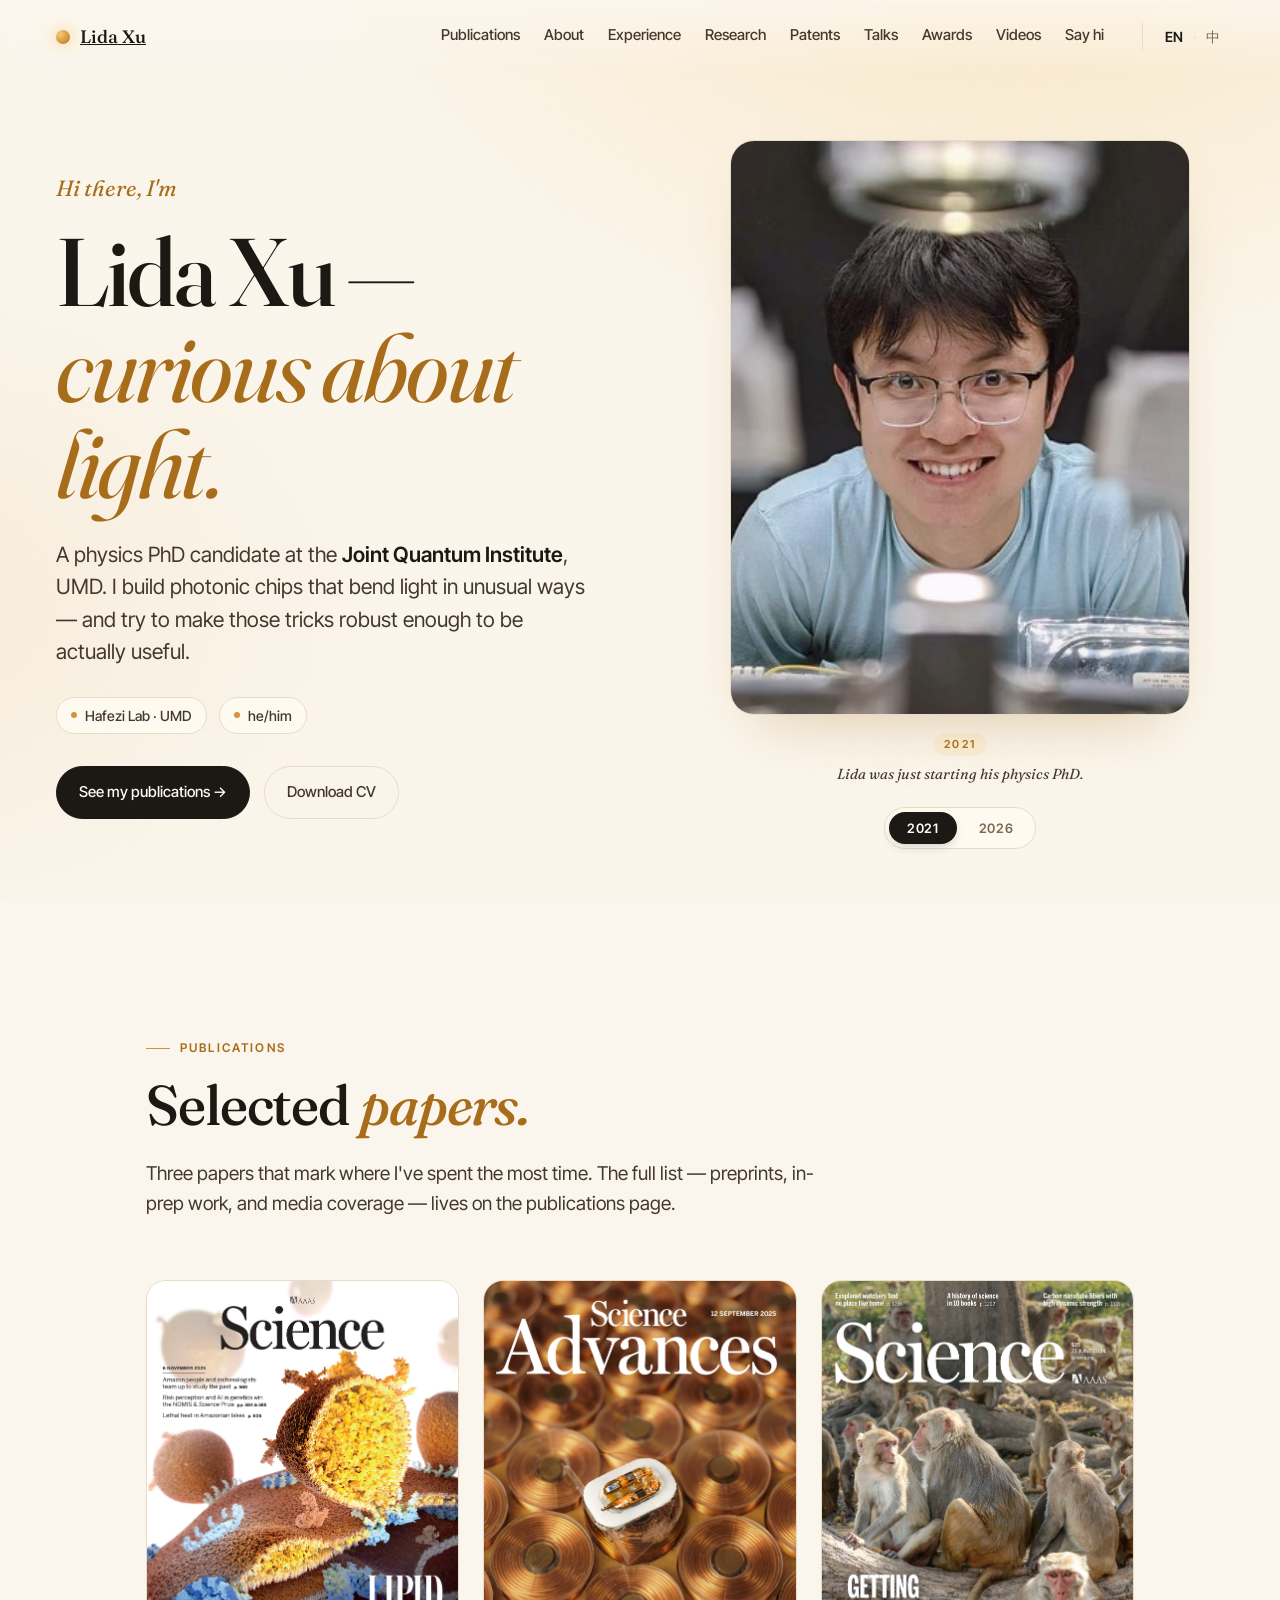
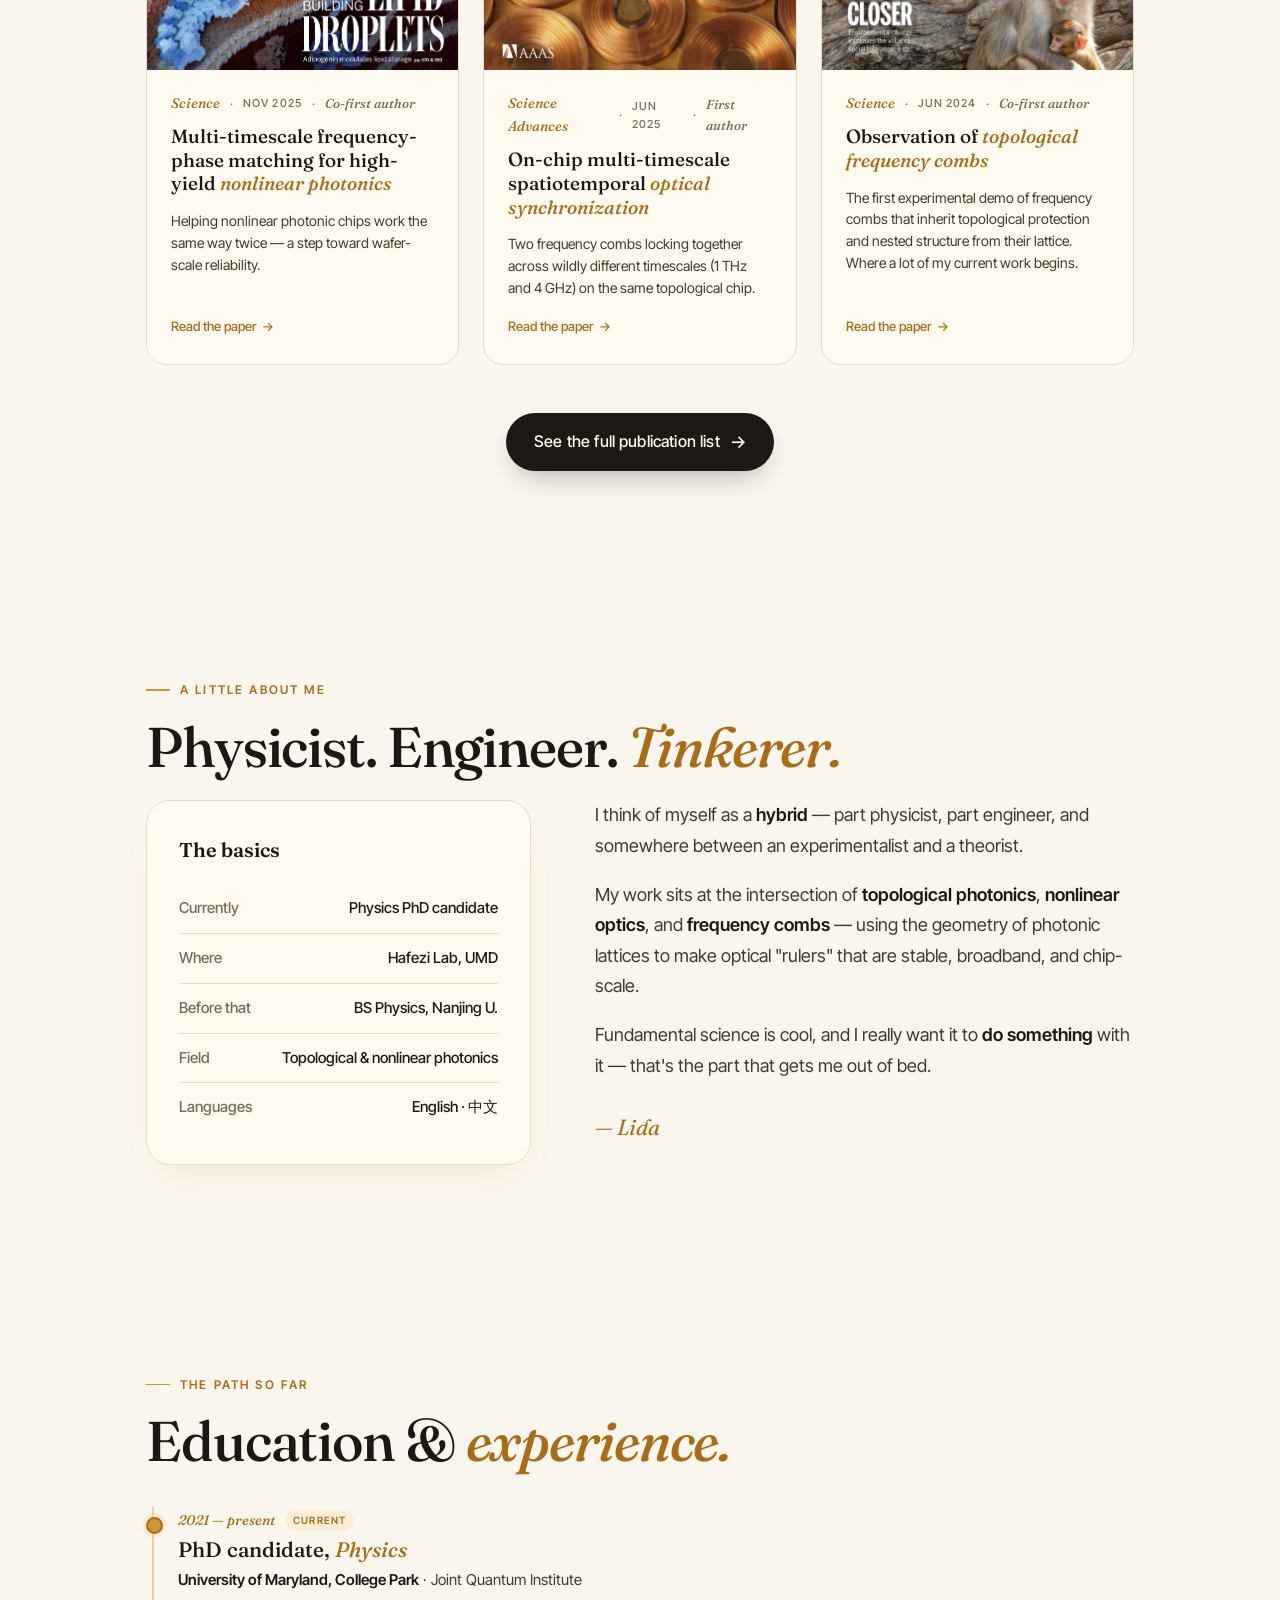
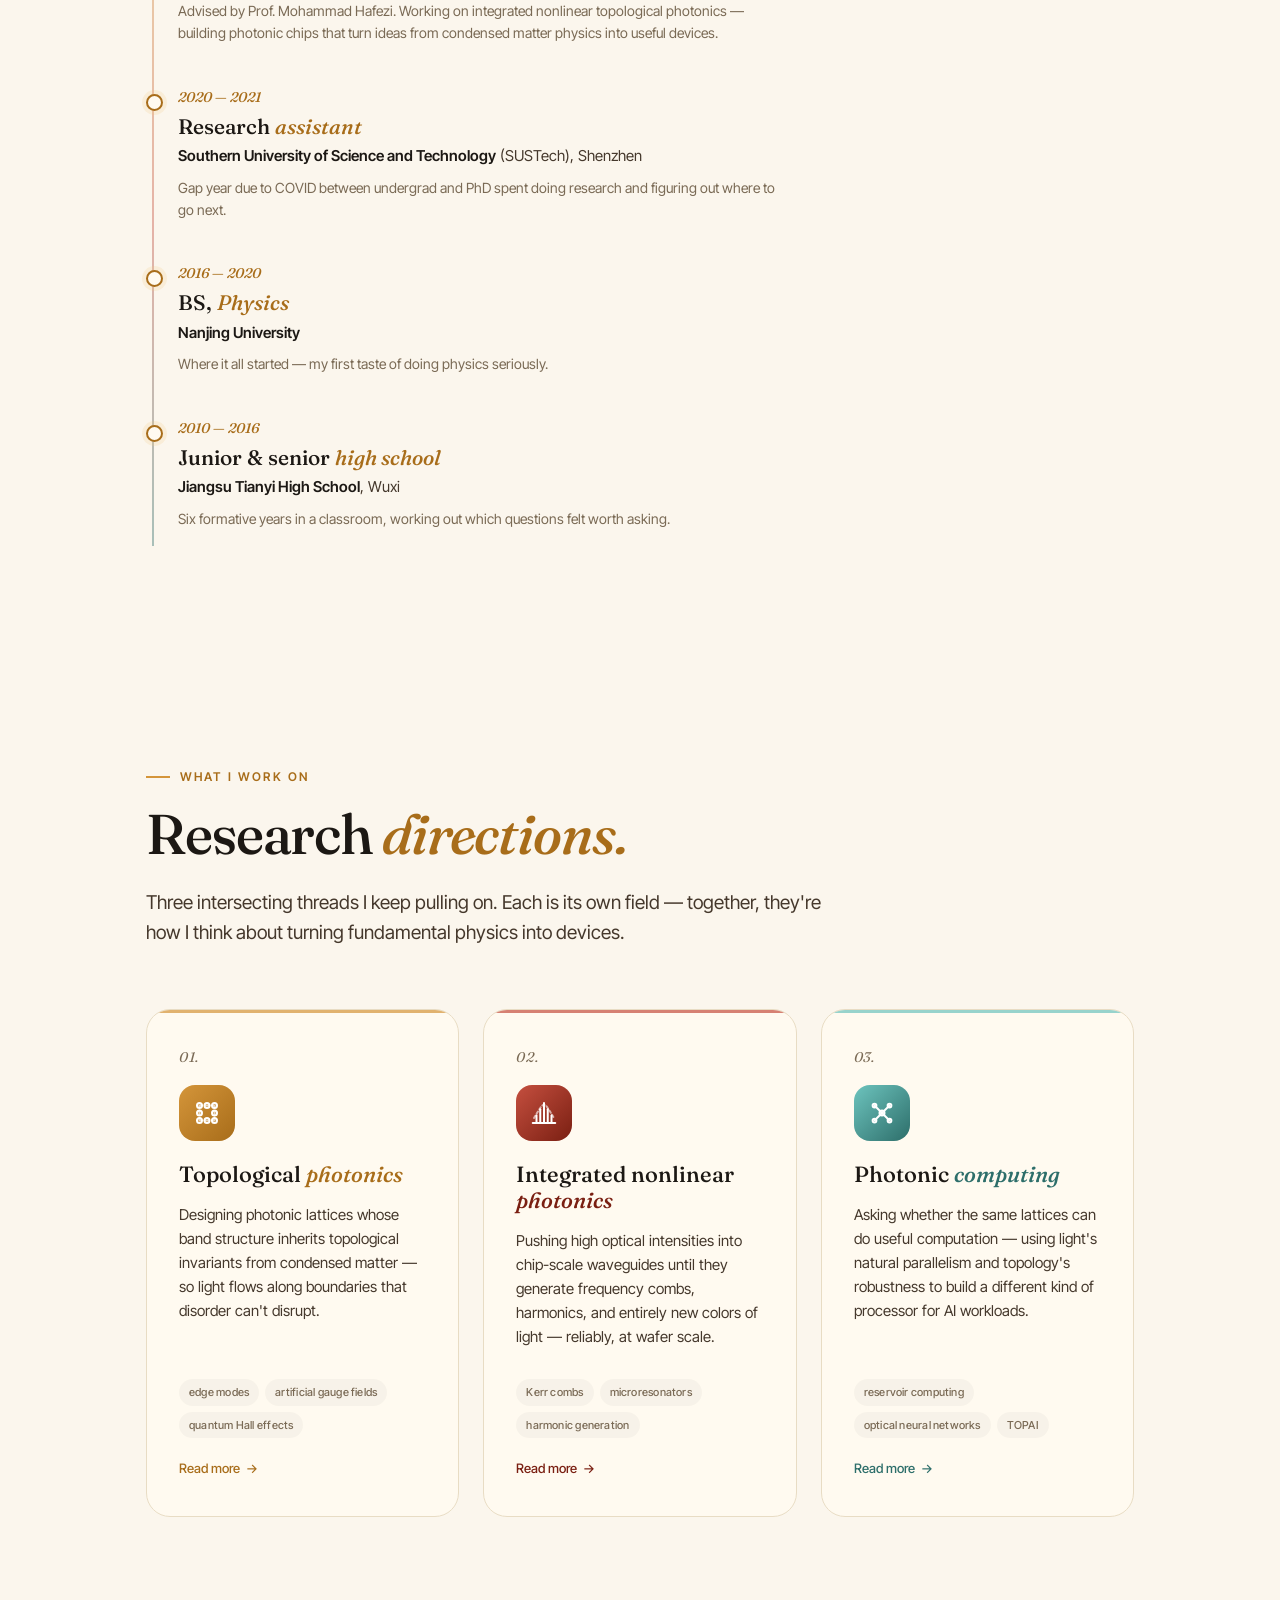
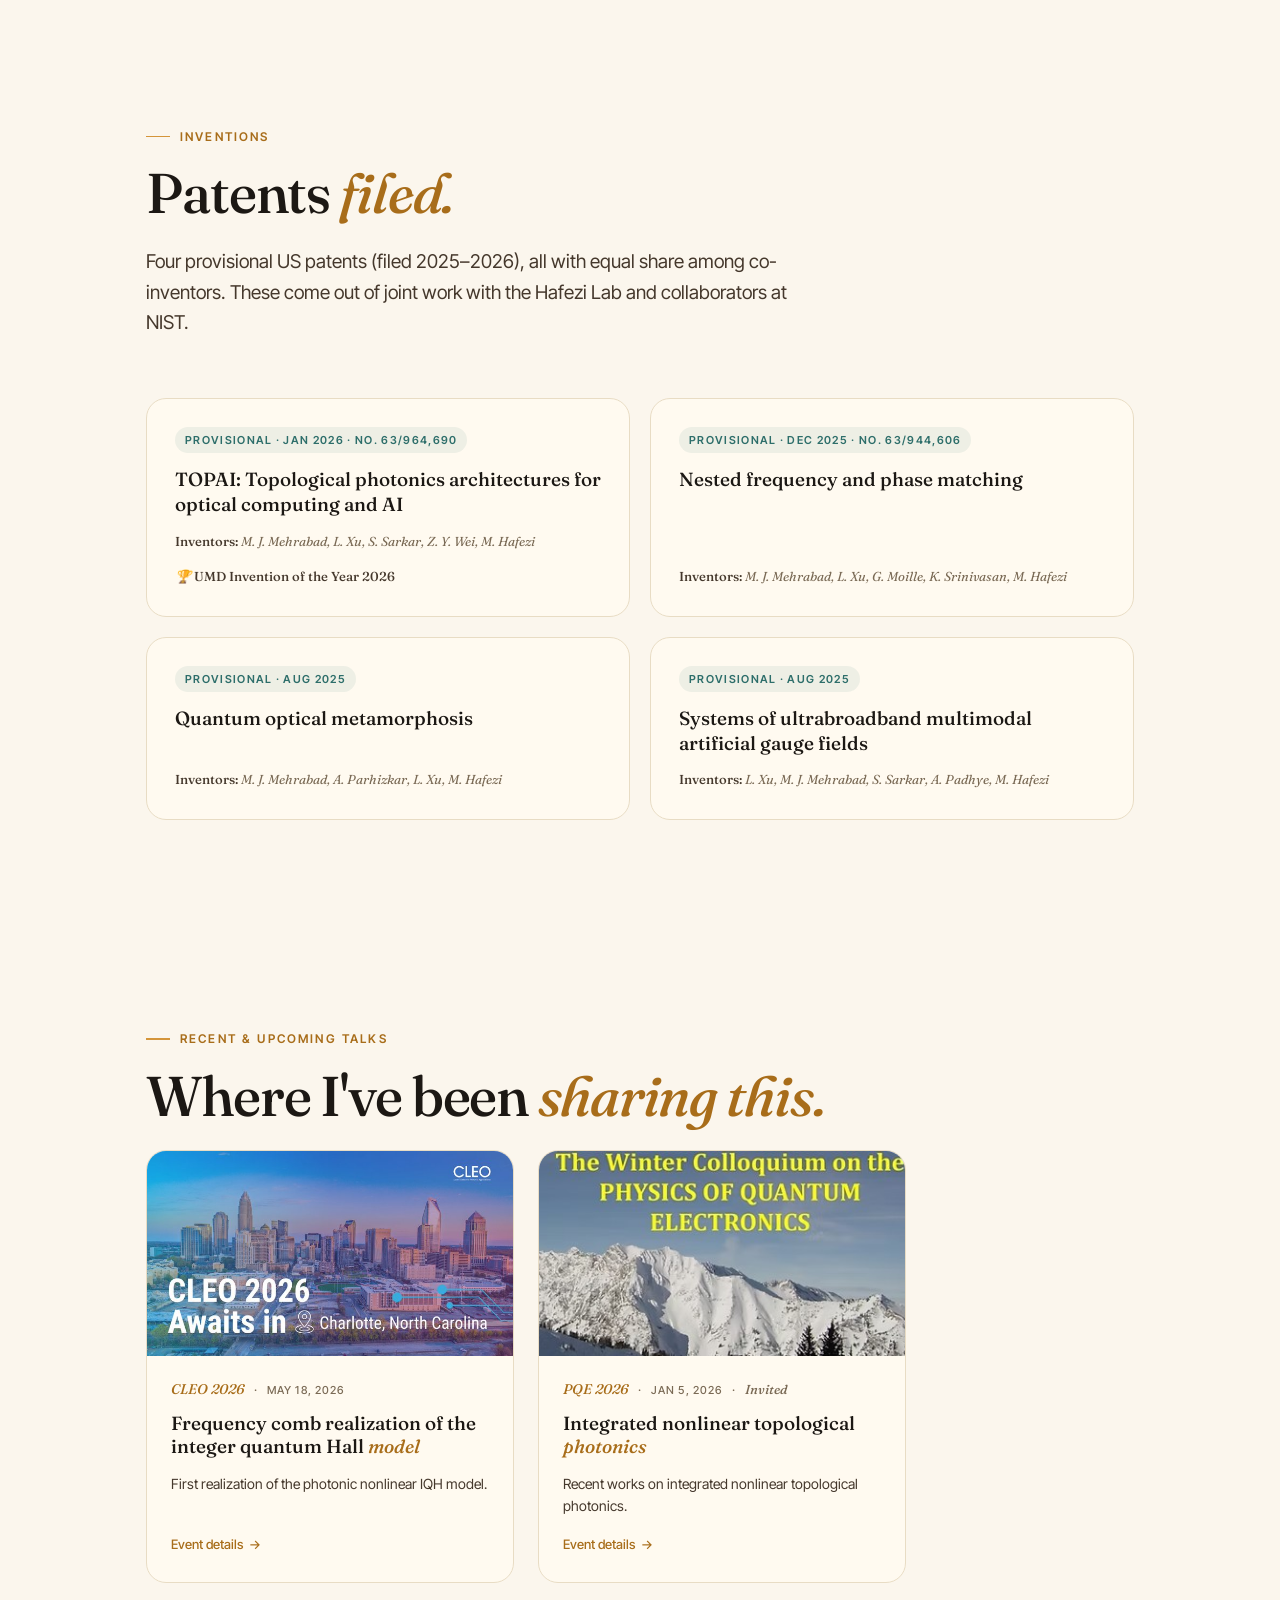
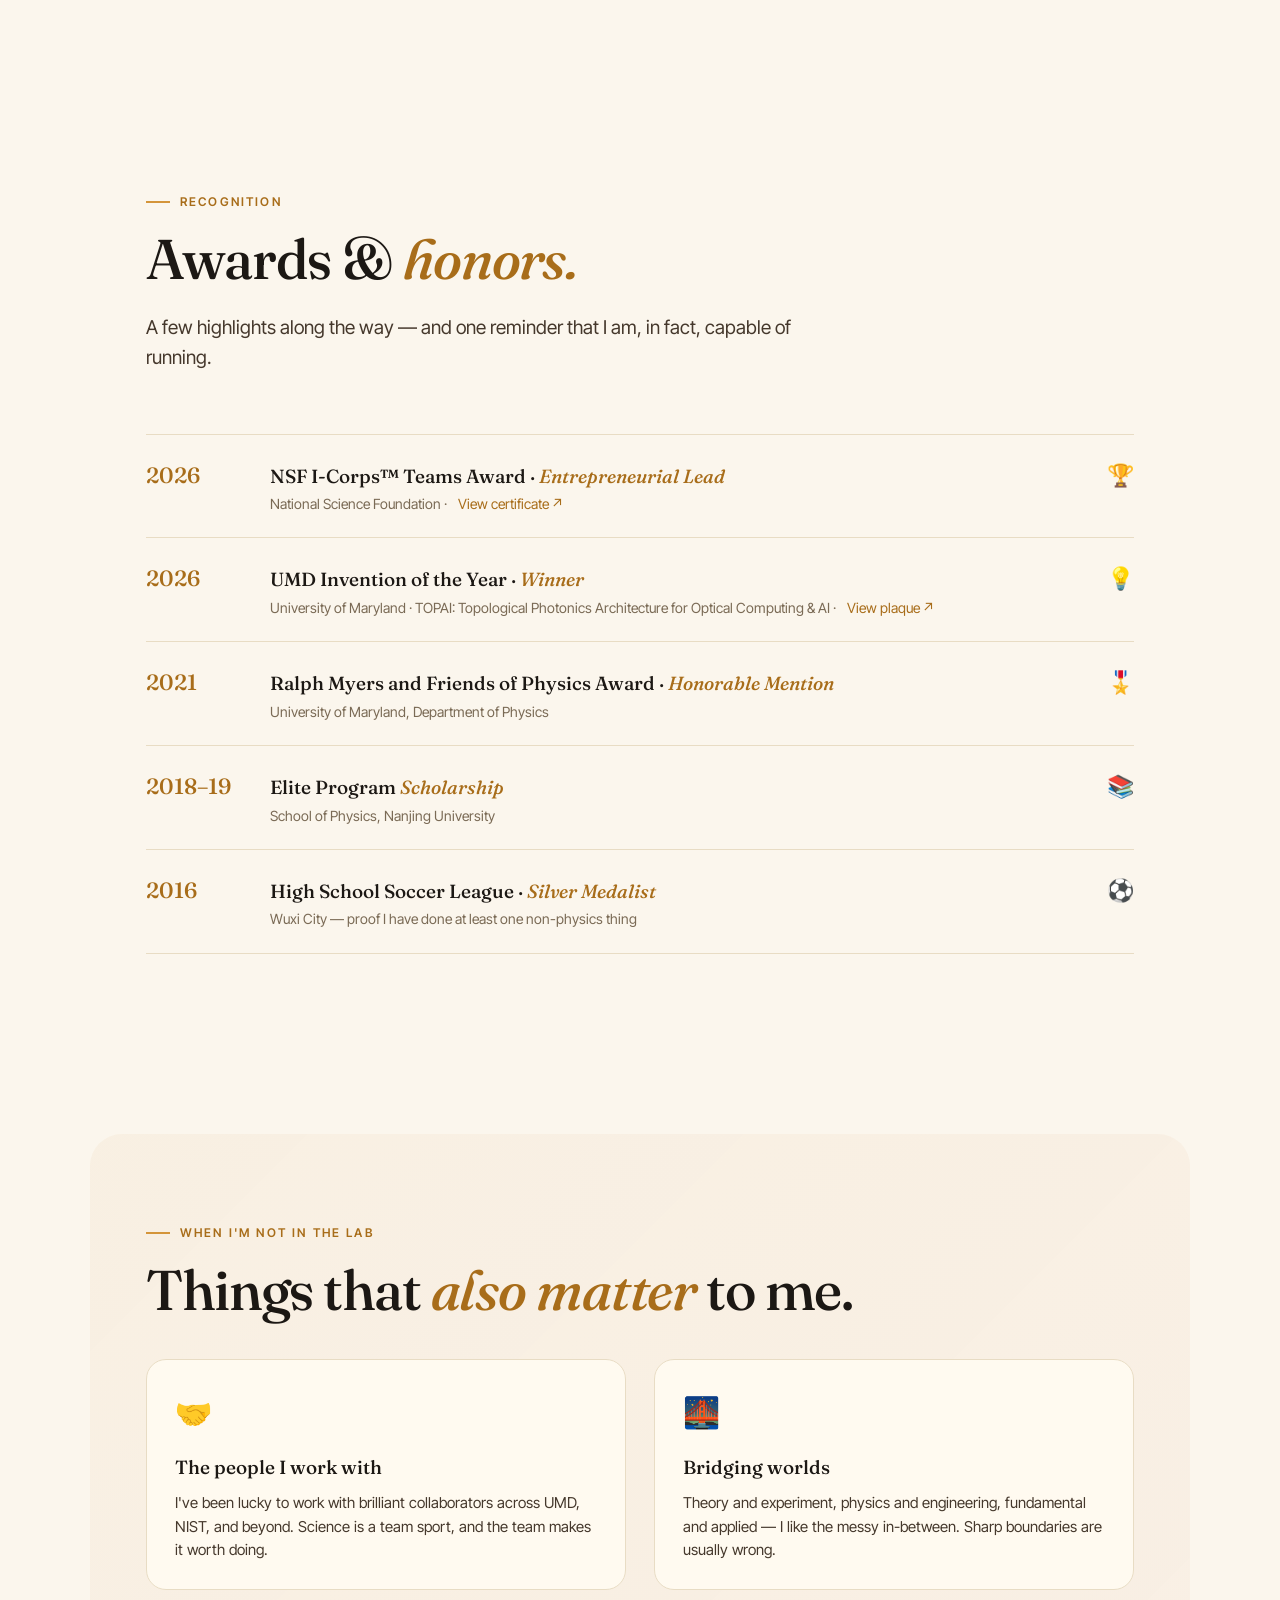
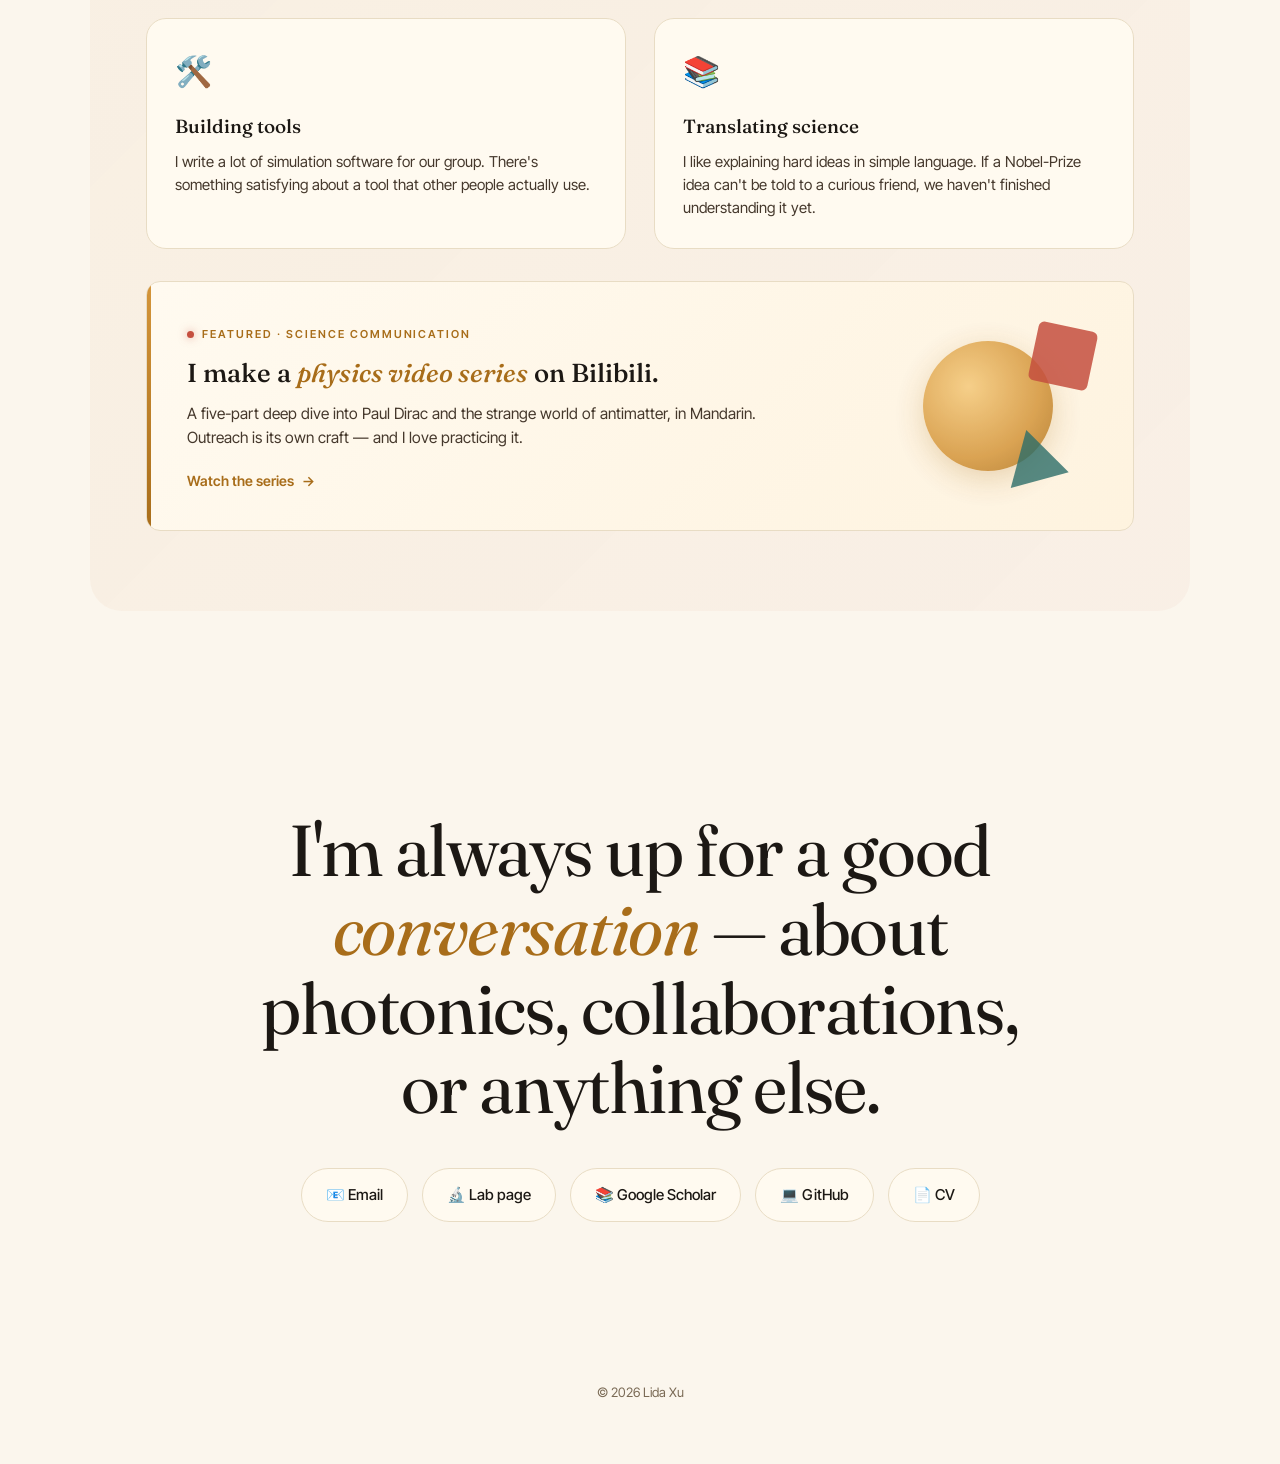
==== commit 3befa3b1: "patents" ====
--- a/index.html
+++ b/index.html
@@ -1691,29 +1691,30 @@
   <div class="eyebrow">Inventions</div>
   <h2 class="section-title">Patents <em>filed.</em></h2>
   <p class="section-intro">
-    Four provisional US patents (filed 2025), all with equal share among co-inventors. These come out of joint work with the Hafezi Lab and collaborators at NIST.
+    Four provisional US patents (filed 2025–2026), all with equal share among co-inventors. These come out of joint work with the Hafezi Lab and collaborators at NIST.
   </p>
 
   <div class="patents-grid">
     <div class="patent-card">
-      <span class="pbadge">Provisional · 2025</span>
+      <span class="pbadge">Provisional · Jan 2026 · No. 63/964,690</span>
+      <h3>TOPAI: Topological photonics architectures for optical computing and AI</h3>
+      <div class="meta"><strong>Inventors:</strong> M. J. Mehrabad, L. Xu, S. Sarkar, Z. Y. Wei, M. Hafezi</div>
+      <div class="meta">🏆 <strong>UMD Invention of the Year 2026</strong></div>
+    </div>
+    <div class="patent-card">
+      <span class="pbadge">Provisional · Dec 2025 · No. 63/944,606</span>
+      <h3>Nested frequency and phase matching</h3>
+      <div class="meta"><strong>Inventors:</strong> M. J. Mehrabad, L. Xu, G. Moille, K. Srinivasan, M. Hafezi</div>
+    </div>
+    <div class="patent-card">
+      <span class="pbadge">Provisional · Aug 2025</span>
+      <h3>Quantum optical metamorphosis</h3>
+      <div class="meta"><strong>Inventors:</strong> M. J. Mehrabad, A. Parhizkar, L. Xu, M. Hafezi</div>
+    </div>
+    <div class="patent-card">
+      <span class="pbadge">Provisional · Aug 2025</span>
       <h3>Systems of ultrabroadband multimodal artificial gauge fields</h3>
       <div class="meta"><strong>Inventors:</strong> L. Xu, M. J. Mehrabad, S. Sarkar, A. Padhye, M. Hafezi</div>
-    </div>
-    <div class="patent-card">
-      <span class="pbadge">Provisional · 2025</span>
-      <h3>Nested frequency and phase matching</h3>
-      <div class="meta"><strong>Inventors:</strong> M. J. Mehrabad, L. Xu, G. Moille, K. Srinivasan, M. Hafezi</div>
-    </div>
-    <div class="patent-card">
-      <span class="pbadge">Provisional · 2025</span>
-      <h3>Quantum optical metamorphosis</h3>
-      <div class="meta"><strong>Inventors:</strong> M. J. Mehrabad, A. Parhizkar, L. Xu, M. Hafezi</div>
-    </div>
-    <div class="patent-card">
-      <span class="pbadge">Provisional · 2025</span>
-      <h3>TOPAI: Topological photonics architectures for optical computing and AI</h3>
-      <div class="meta"><strong>Inventors:</strong> M. J. Mehrabad, L. Xu, S. Sarkar, Z. Y. Wei, M. Hafezi</div>
     </div>
   </div>
 </section>
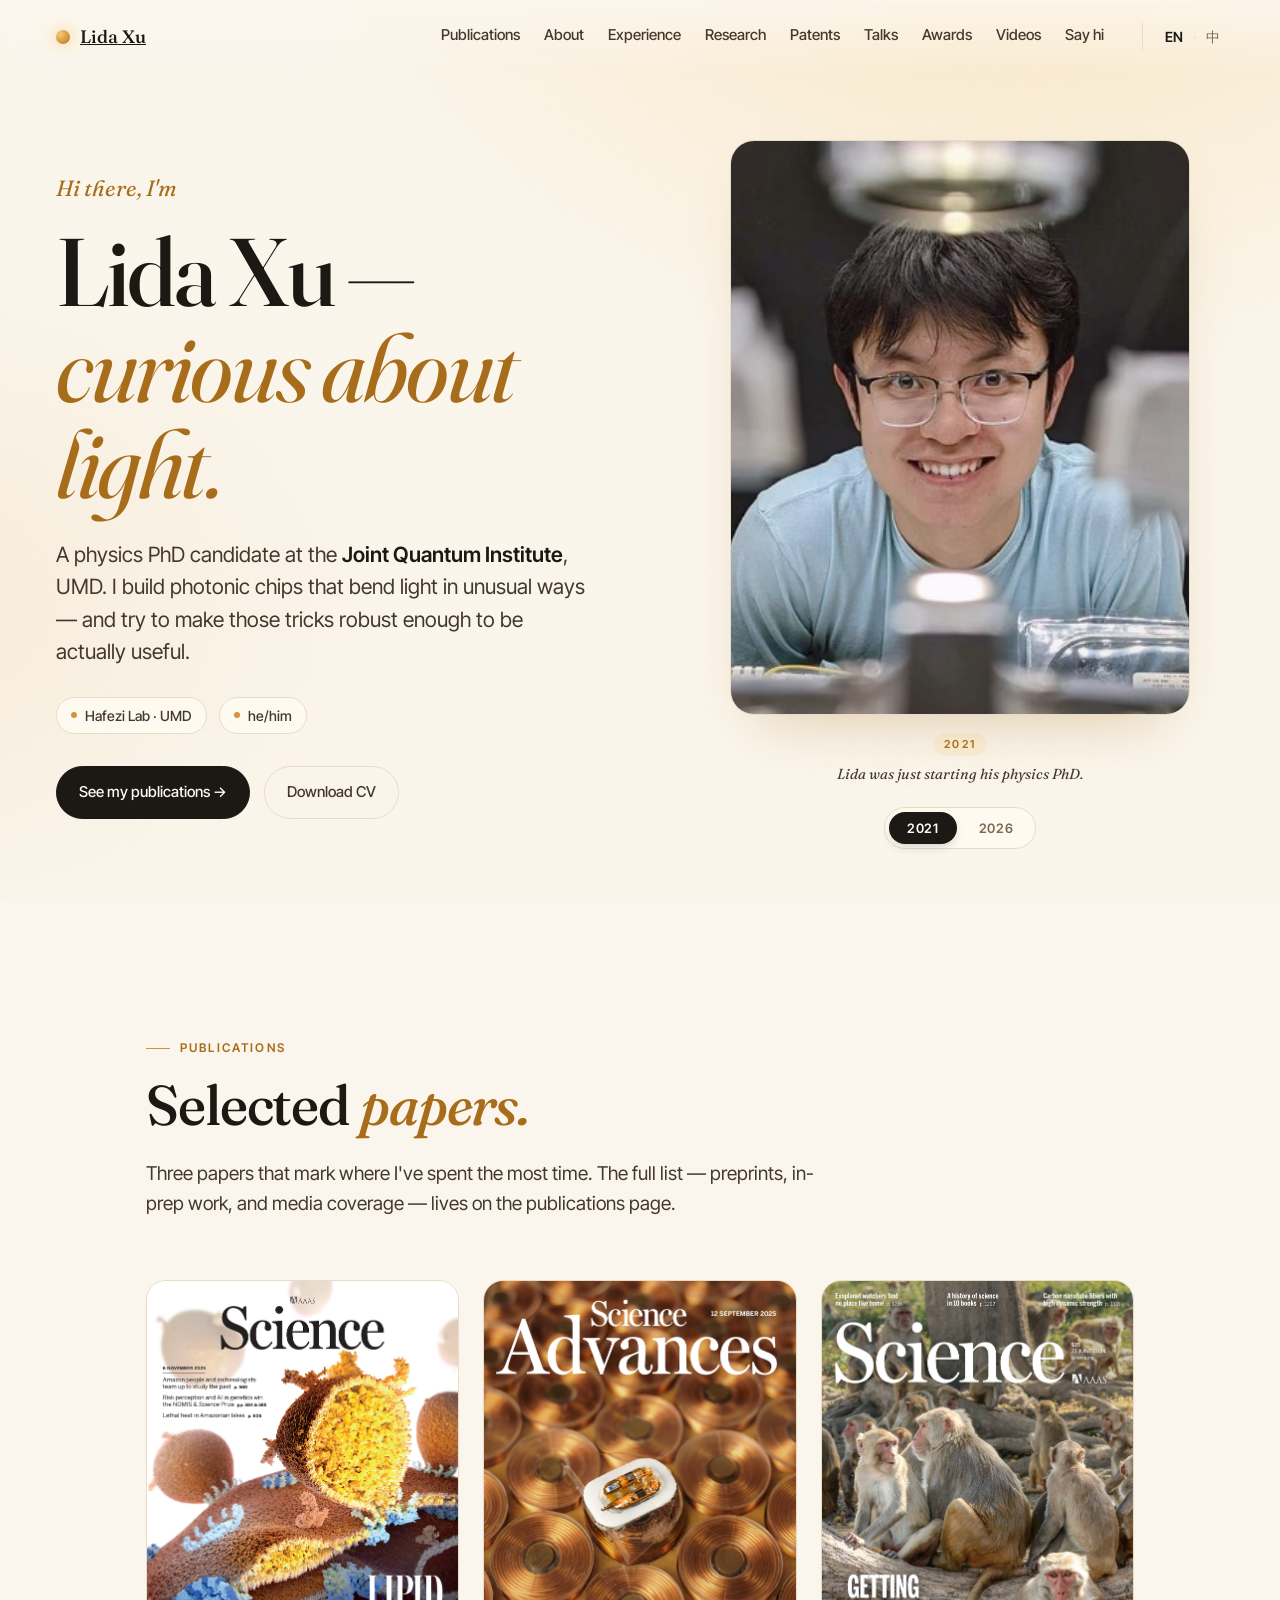
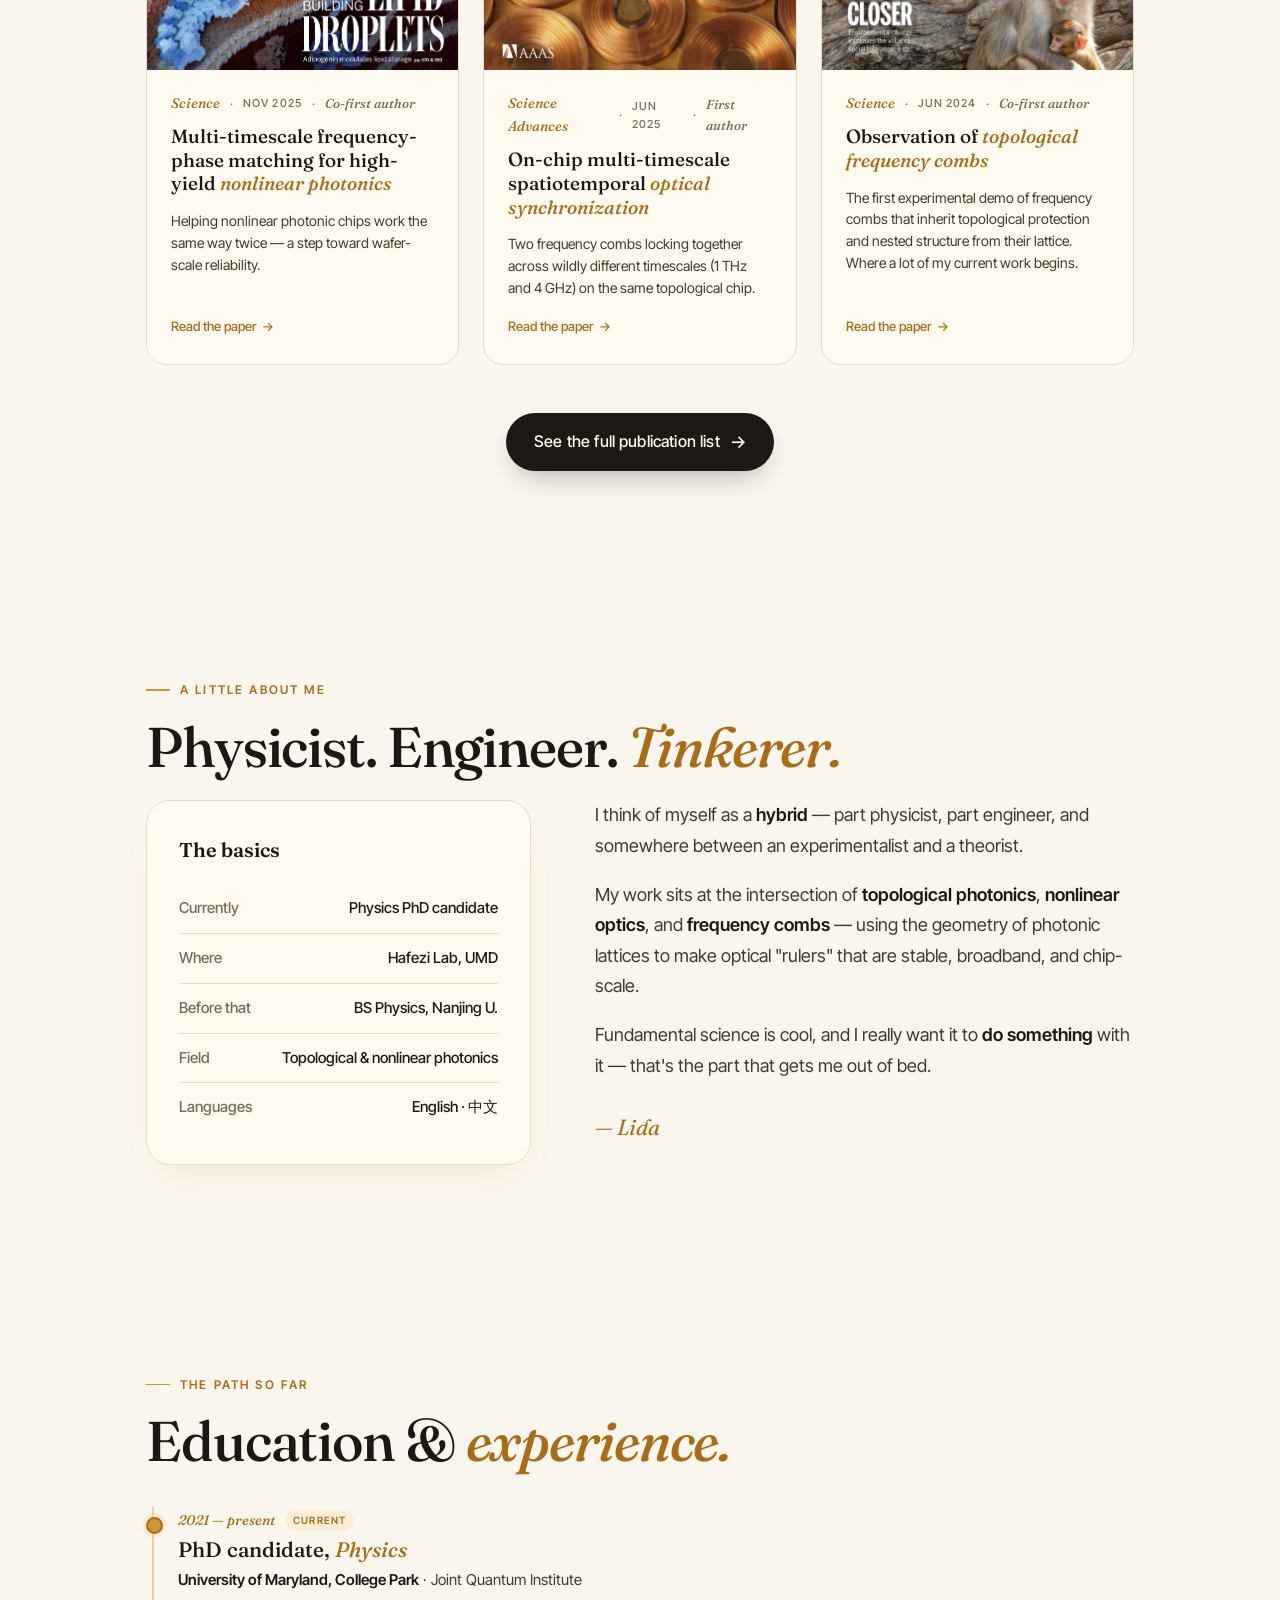
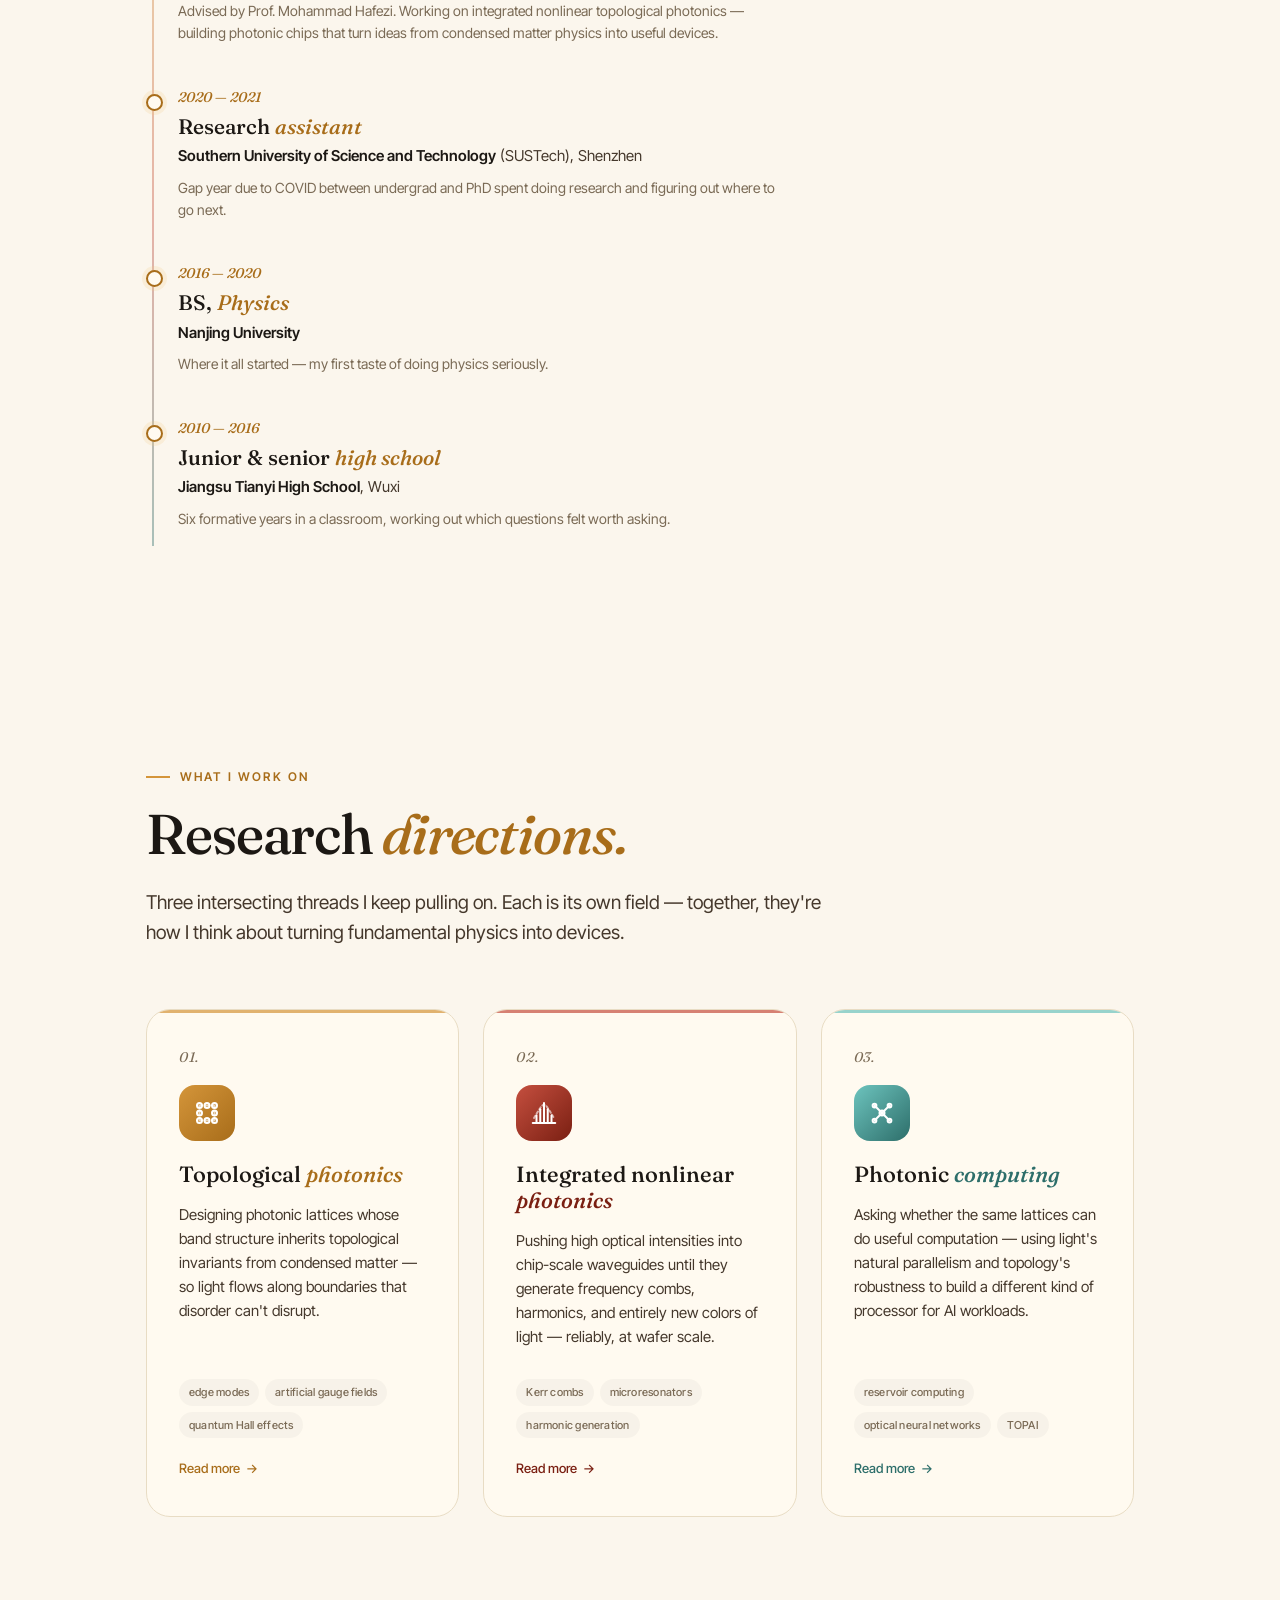
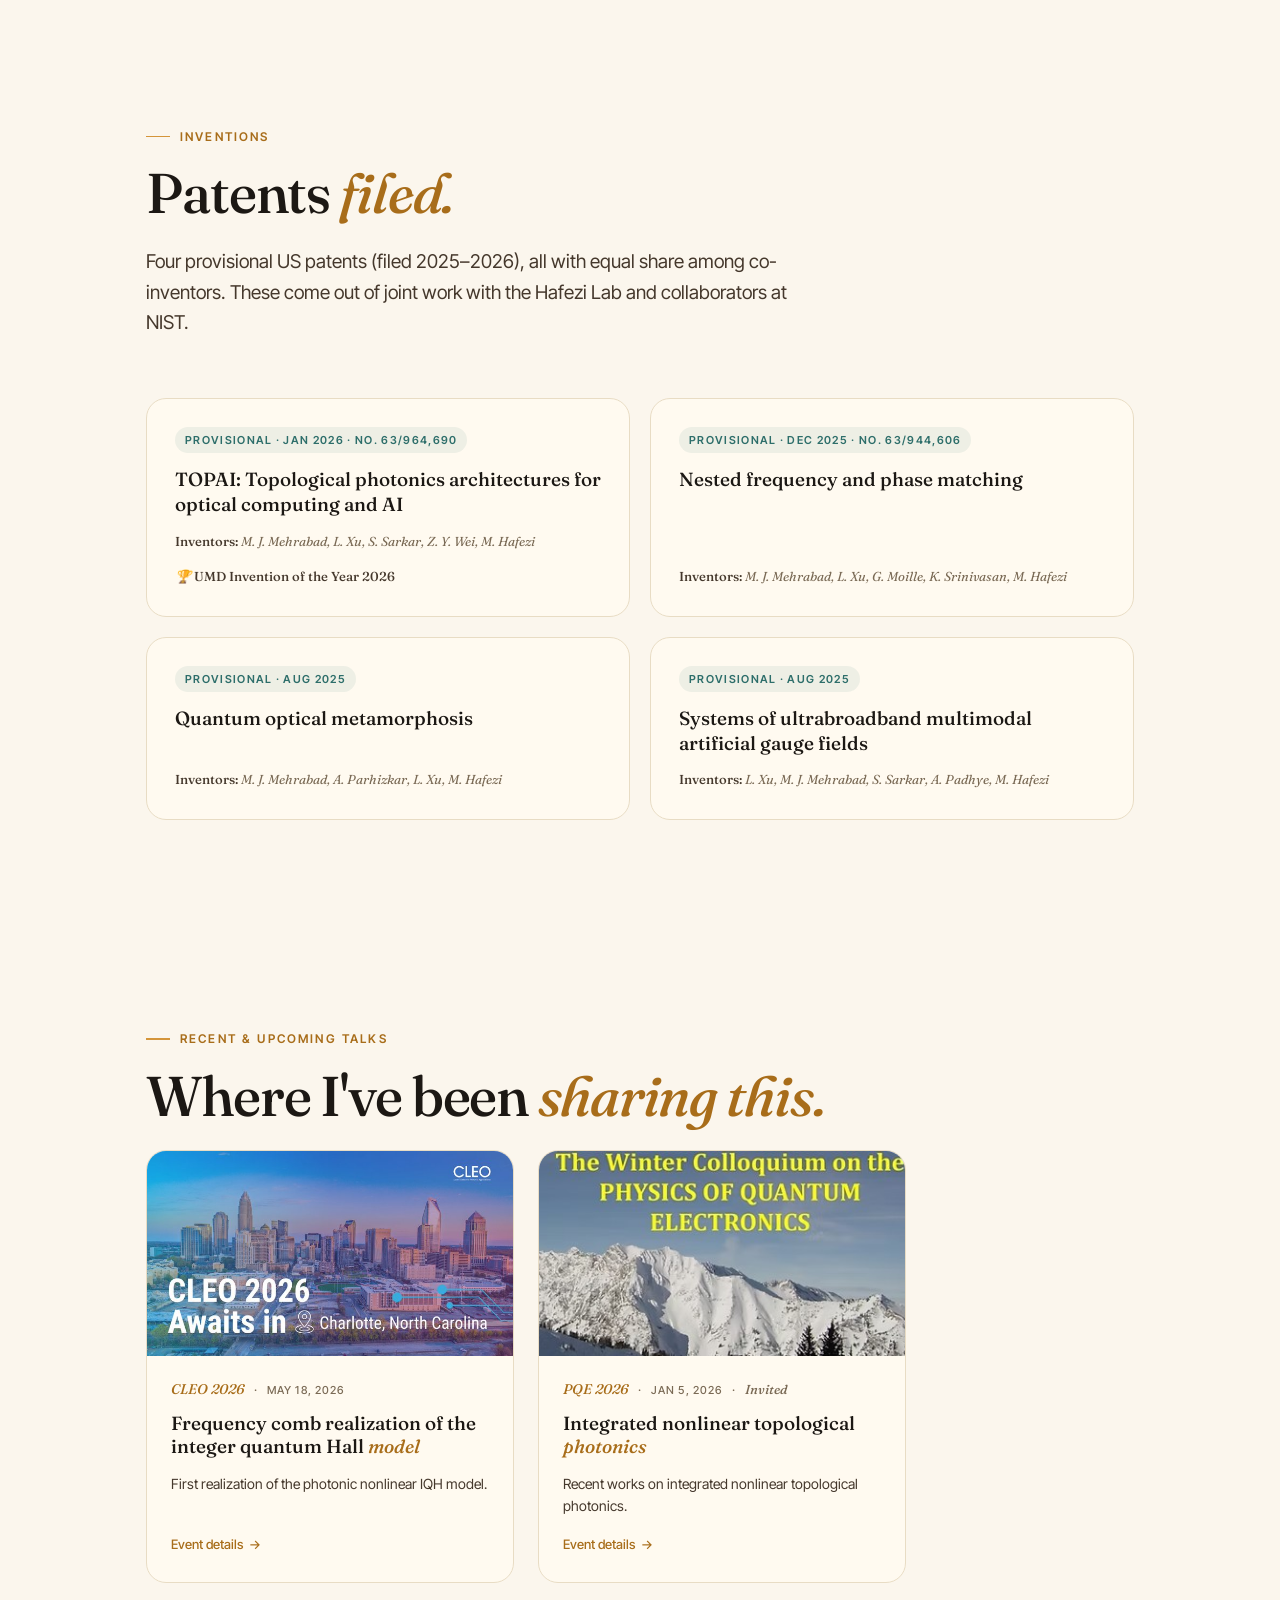
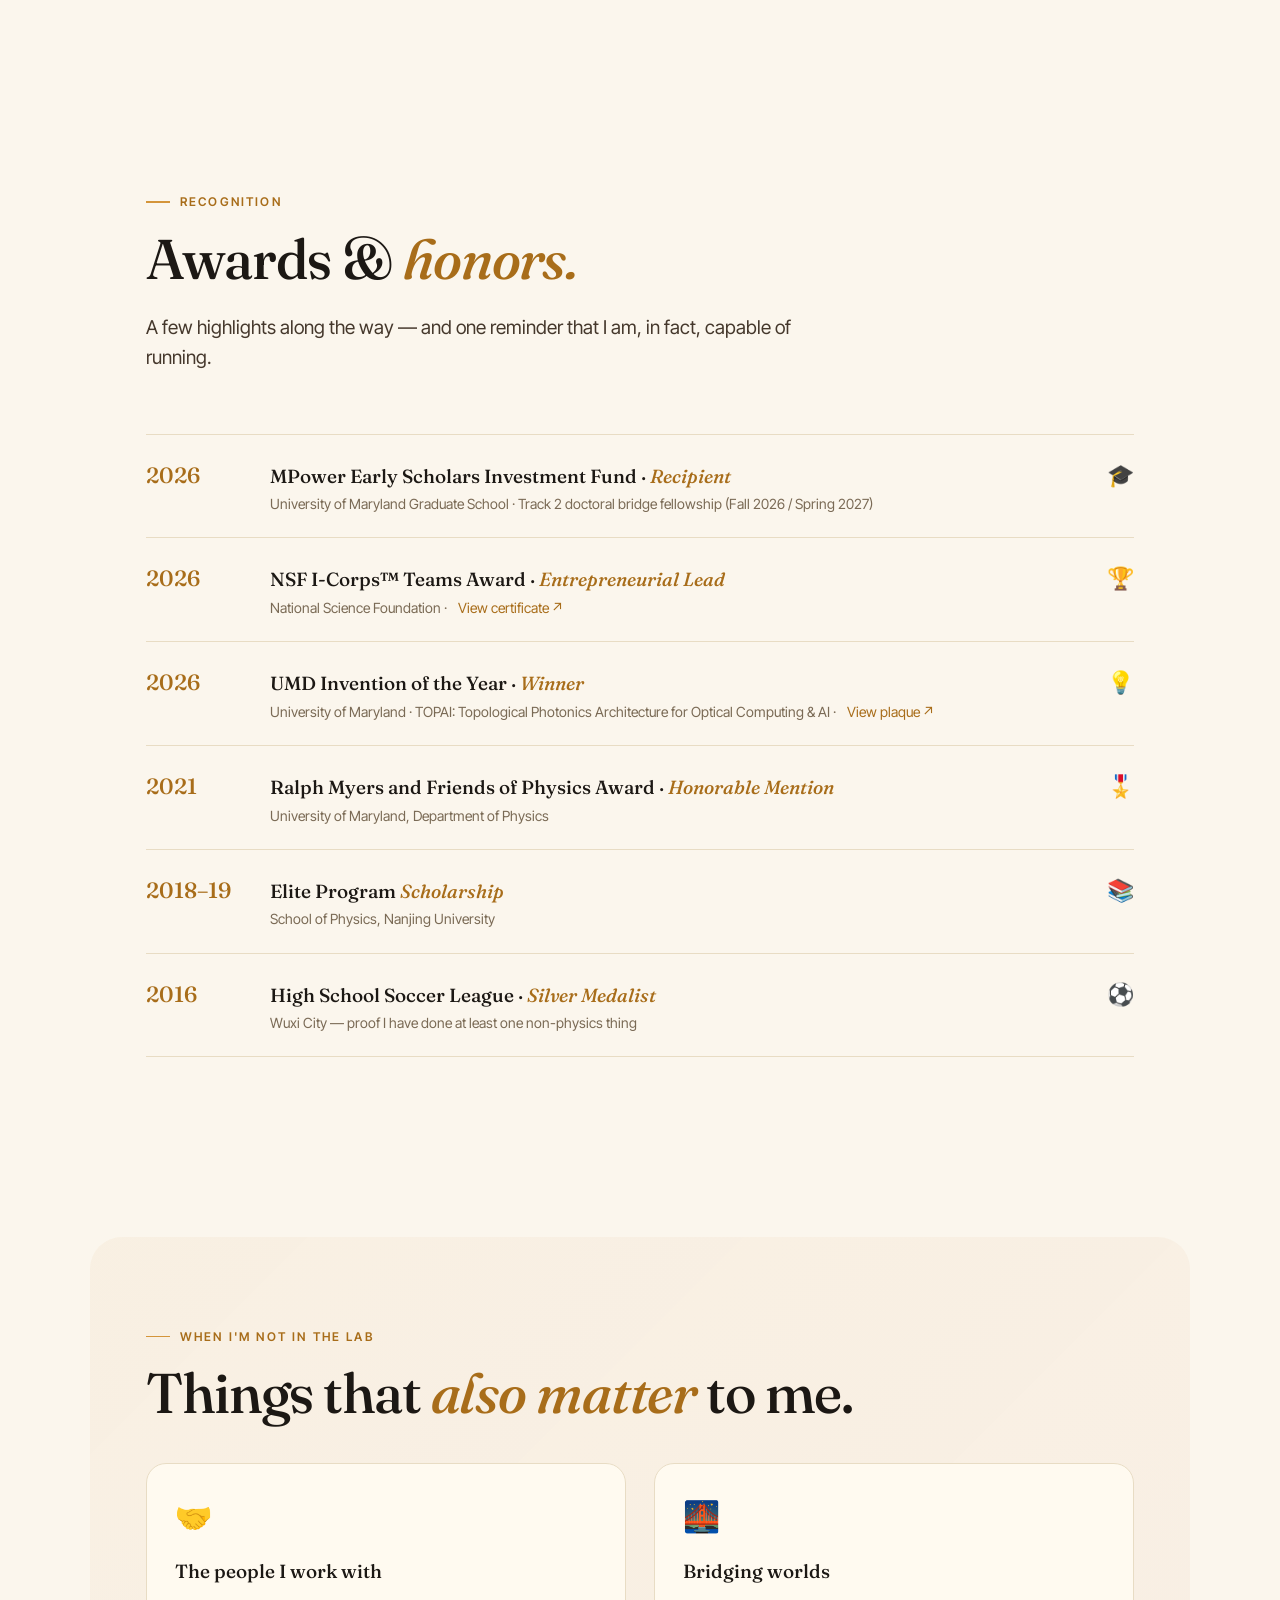
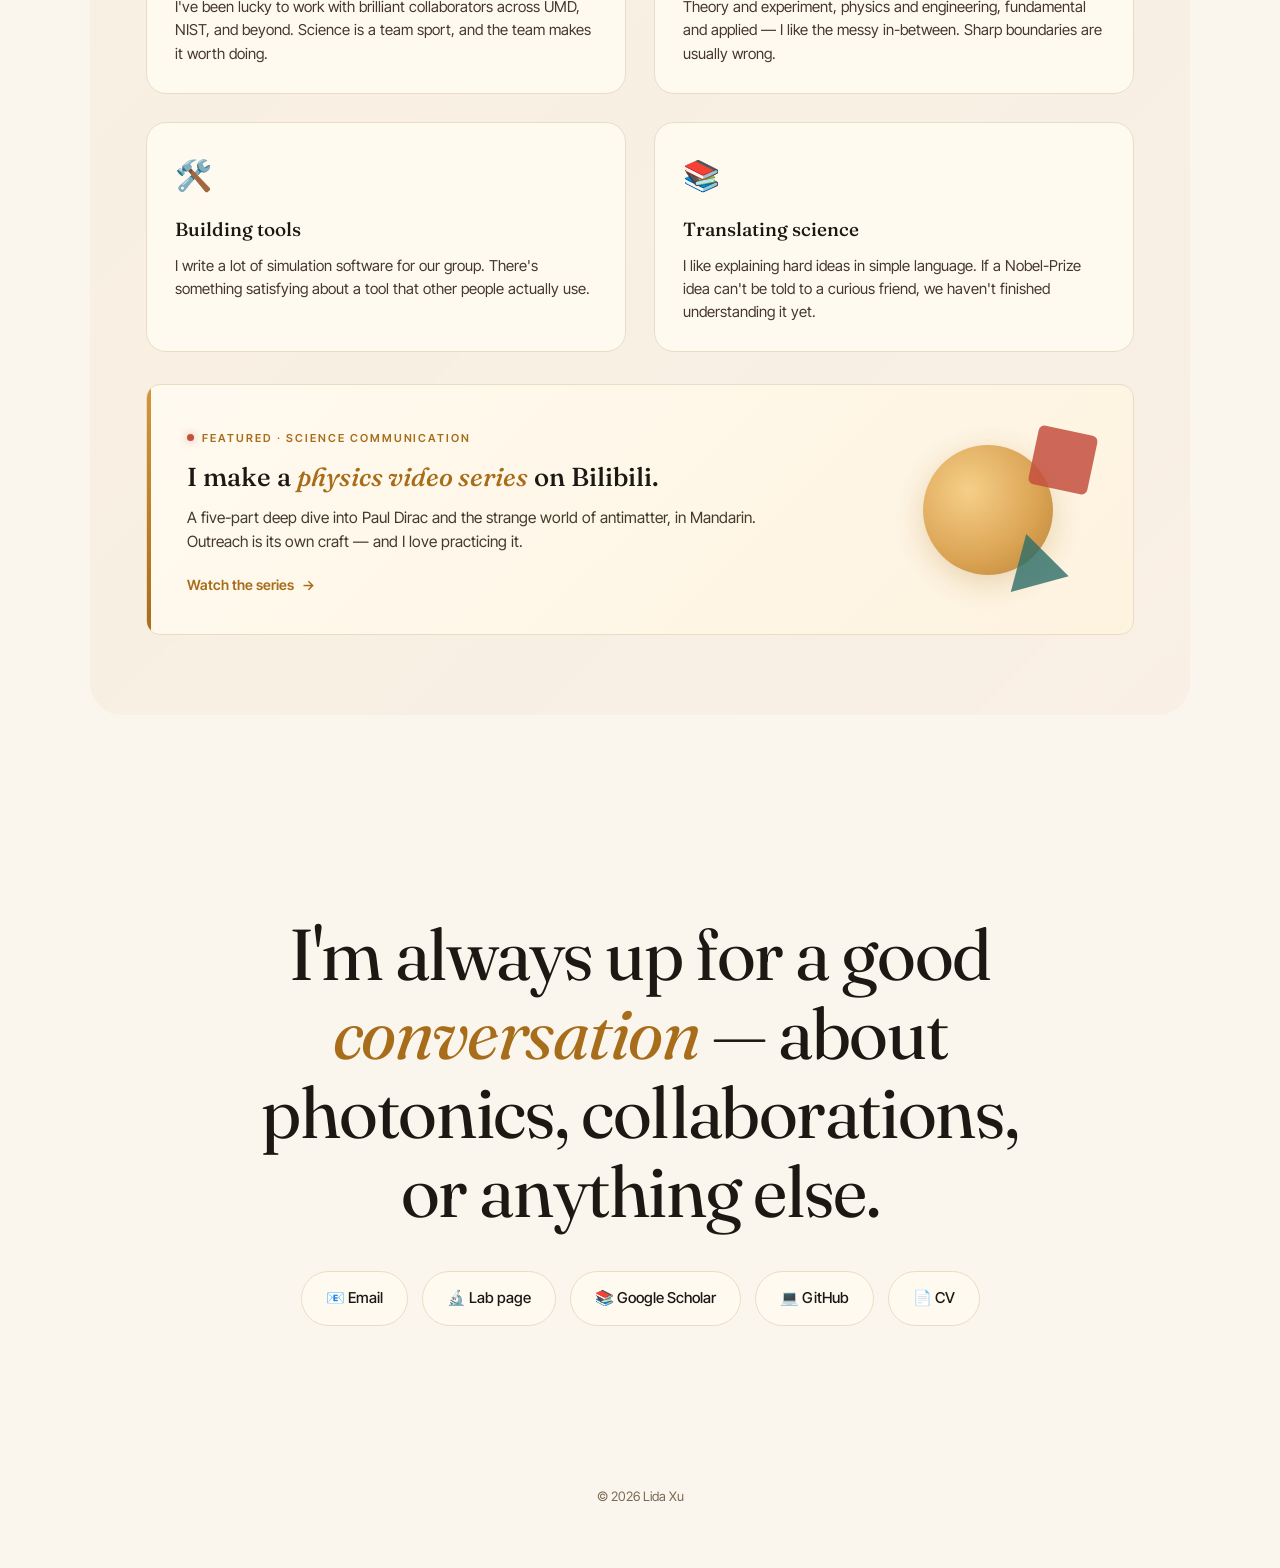
==== commit 353ab846: "MPower" ====
--- a/index.html
+++ b/index.html
@@ -1785,6 +1785,14 @@
     <div class="award-item">
       <div class="year">2026</div>
       <div>
+        <div class="name">MPower Early Scholars Investment Fund · <em>Recipient</em></div>
+        <div class="org">University of Maryland Graduate School · Track 2 doctoral bridge fellowship (Fall 2026 / Spring 2027)</div>
+      </div>
+      <div class="icon">🎓</div>
+    </div>
+    <div class="award-item">
+      <div class="year">2026</div>
+      <div>
         <div class="name">NSF I-Corps™ Teams Award · <em>Entrepreneurial Lead</em></div>
         <div class="org">National Science Foundation · <a class="cert-link" href="certificate/Lida%20Xu_I-Corp.pdf" target="_blank" rel="noopener">View certificate<span class="arrow">↗</span></a></div>
       </div>
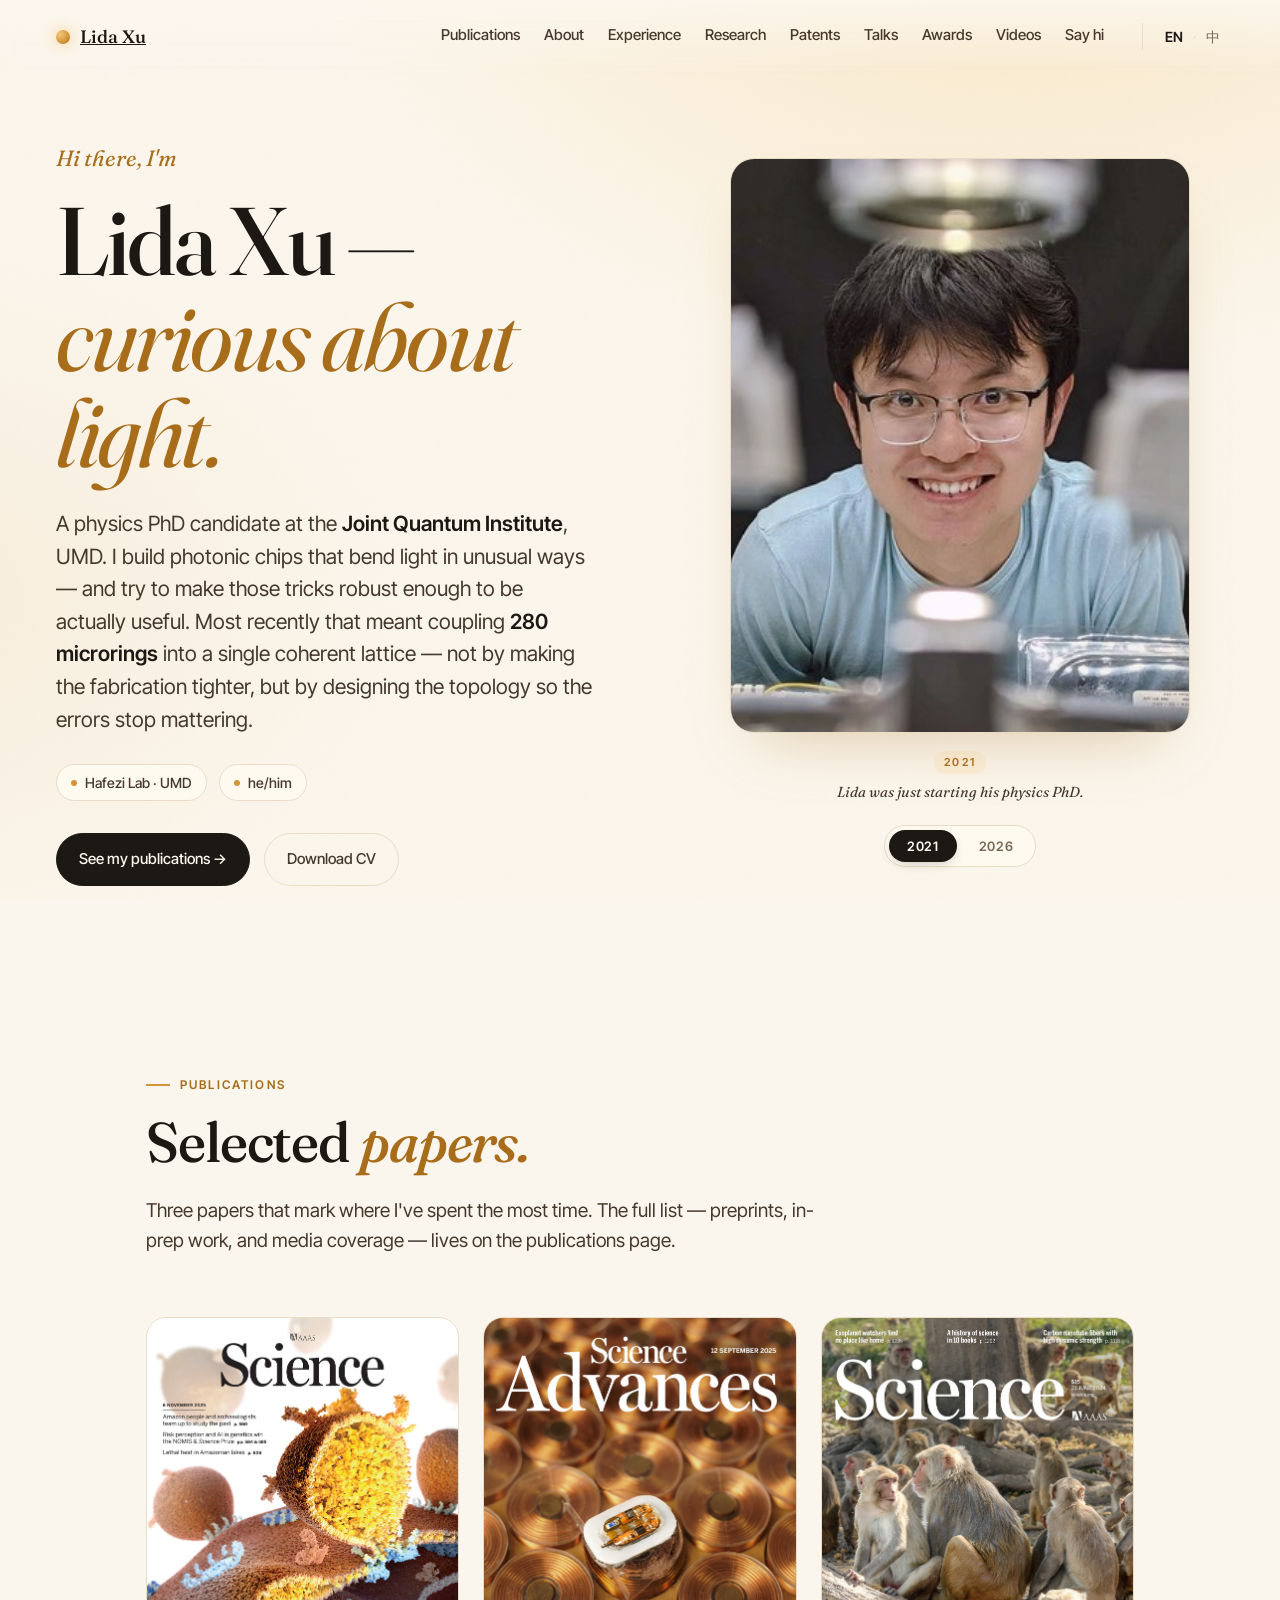
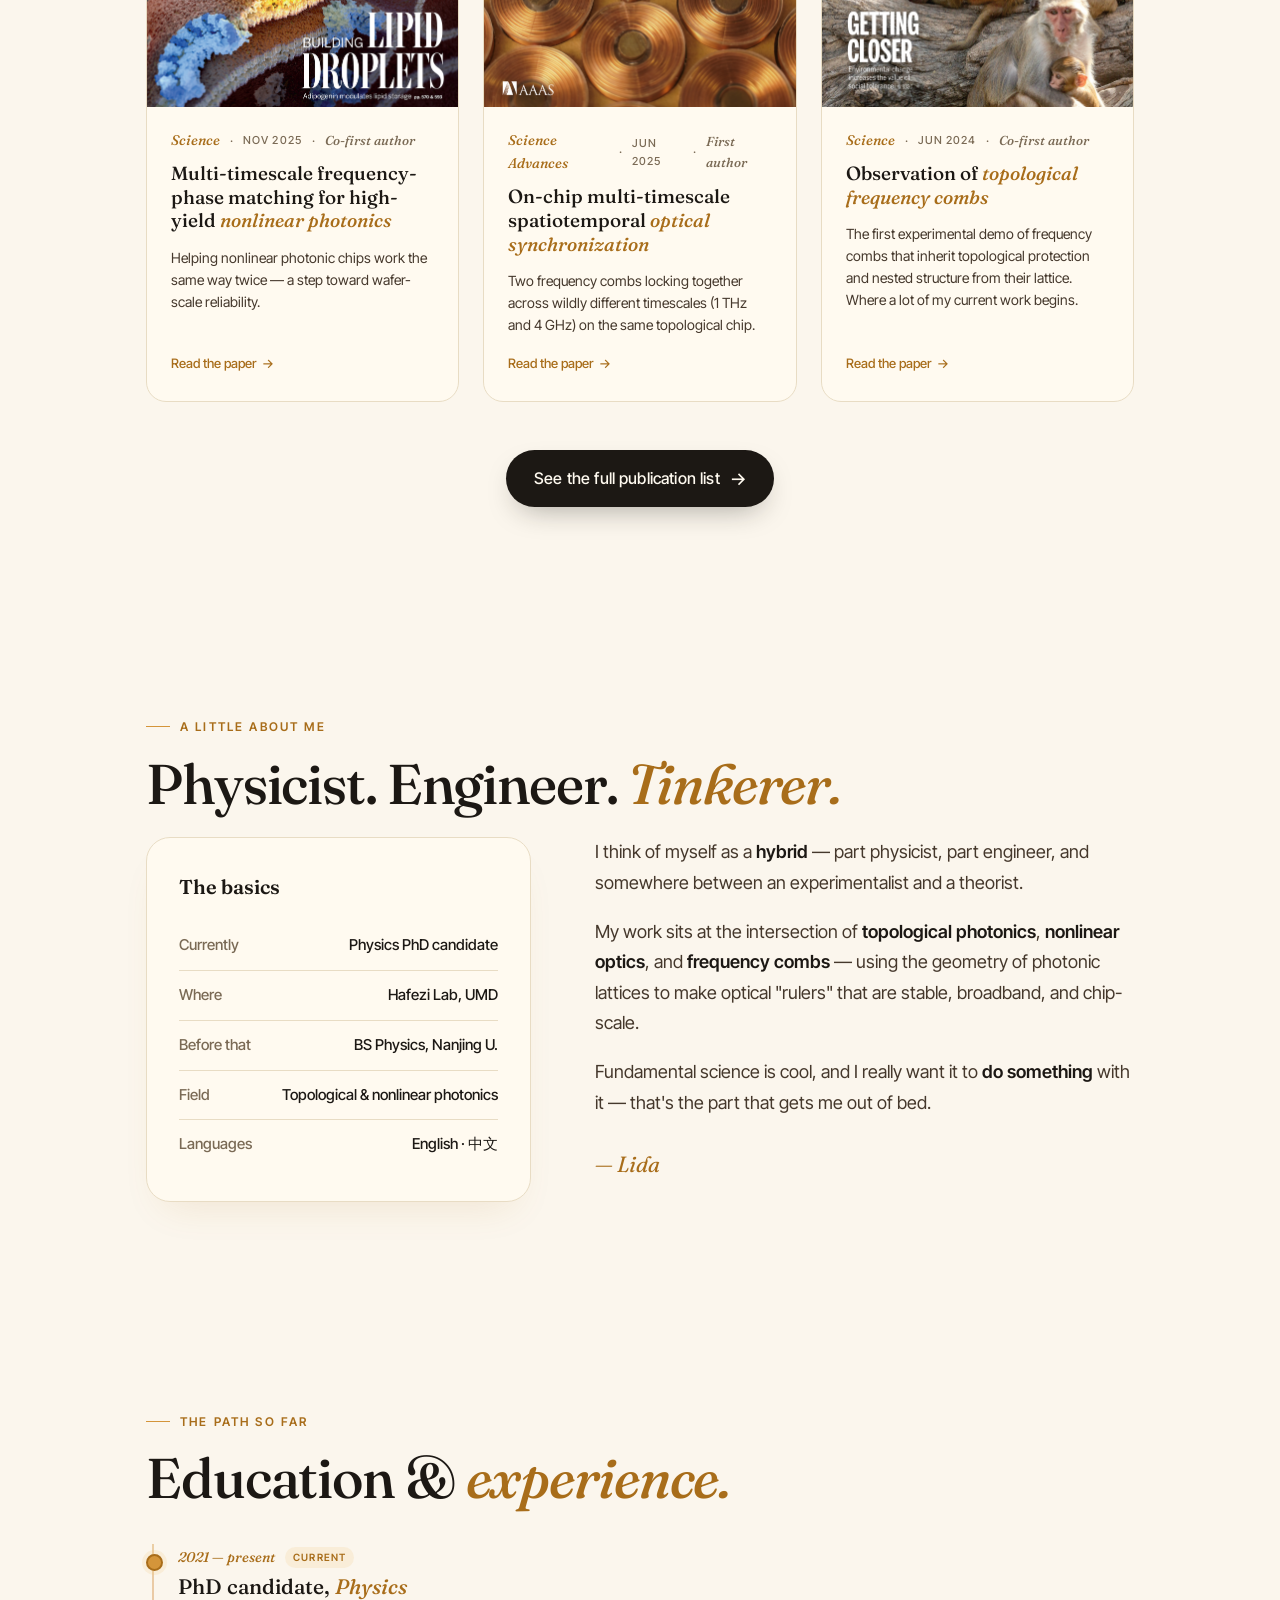
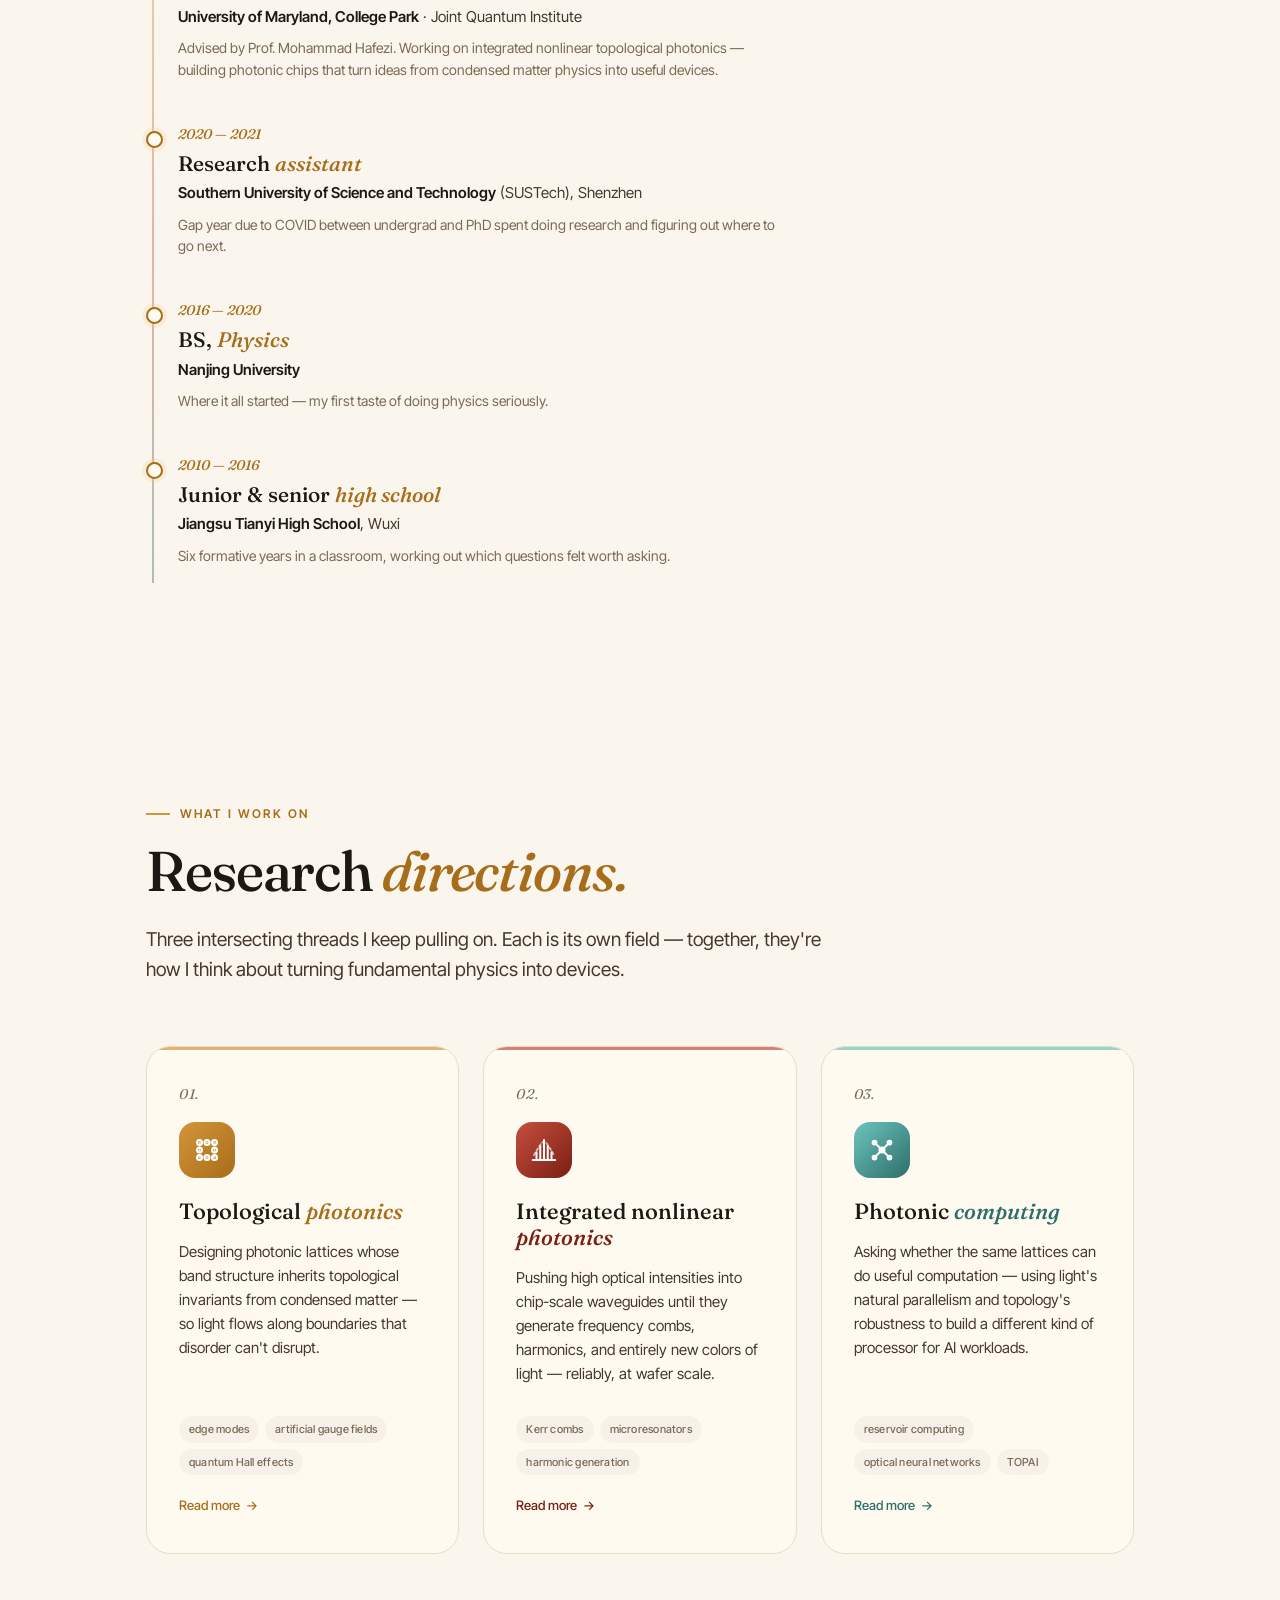
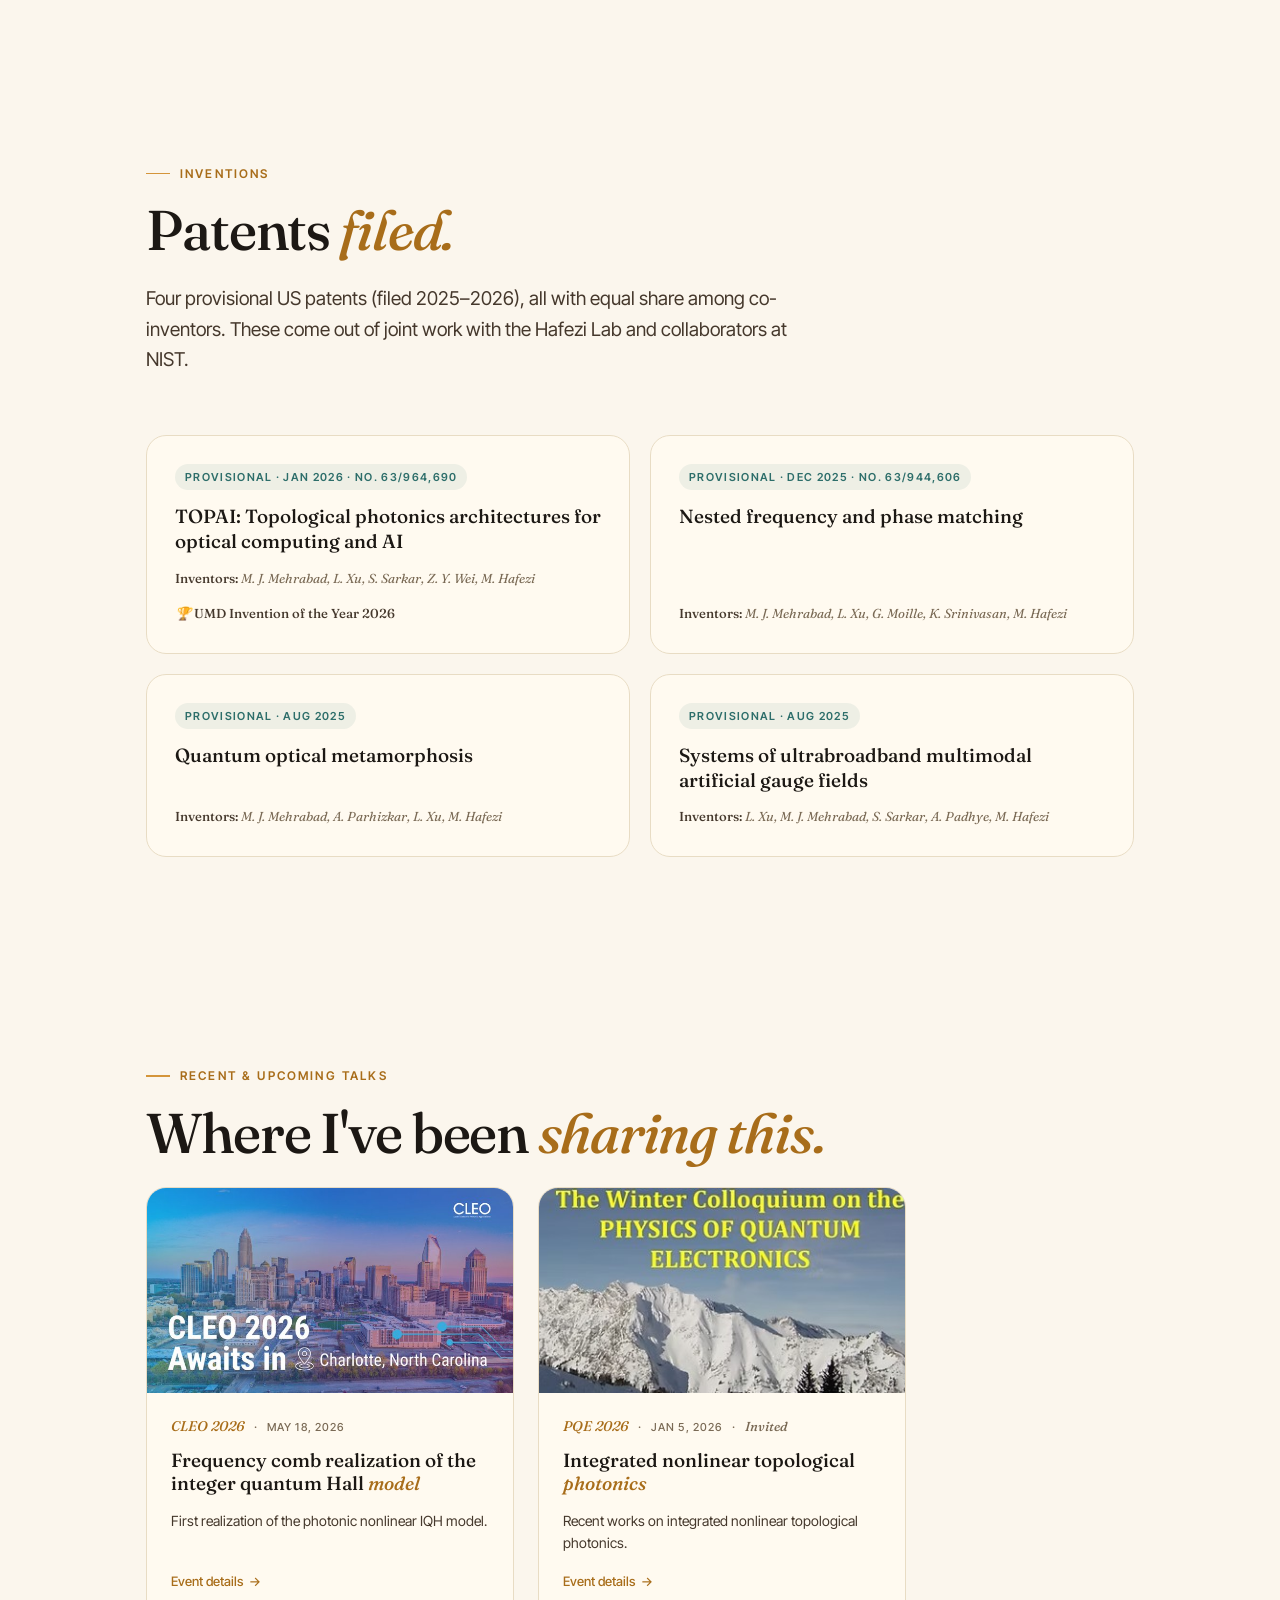
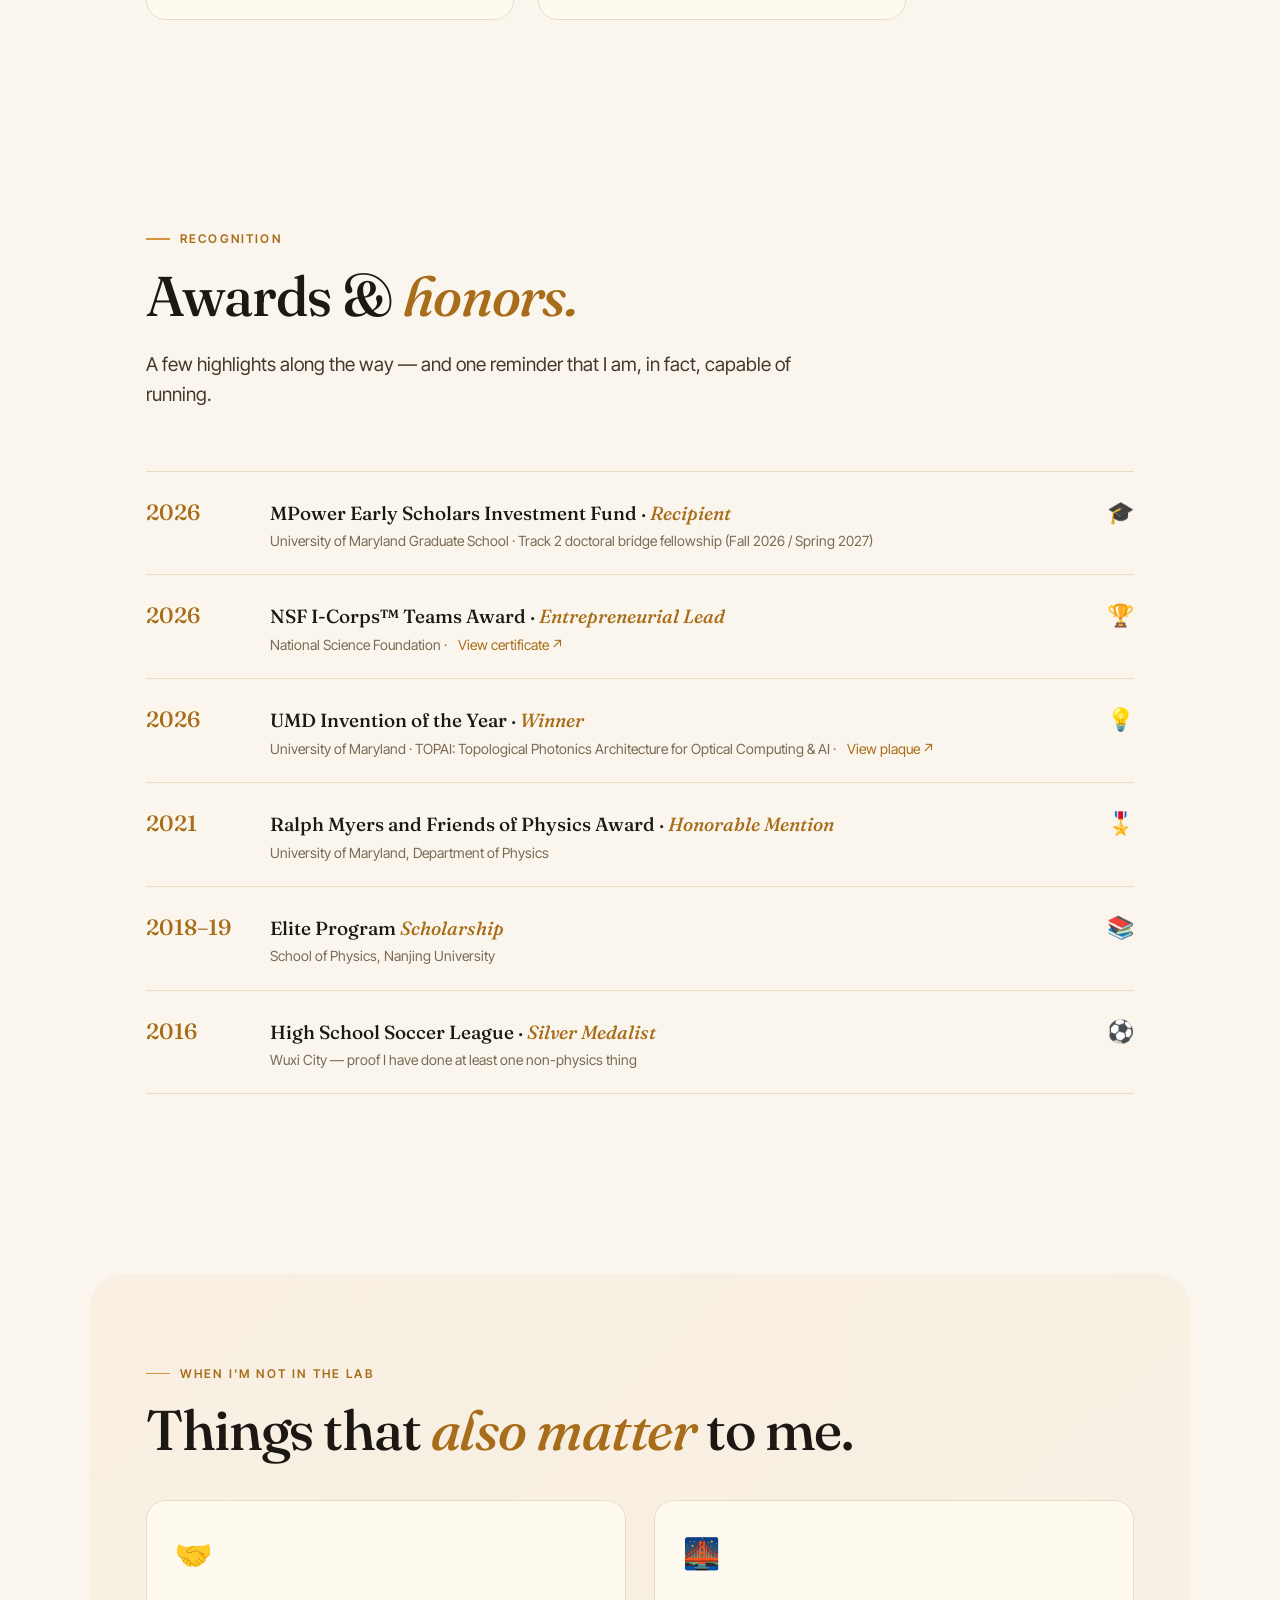
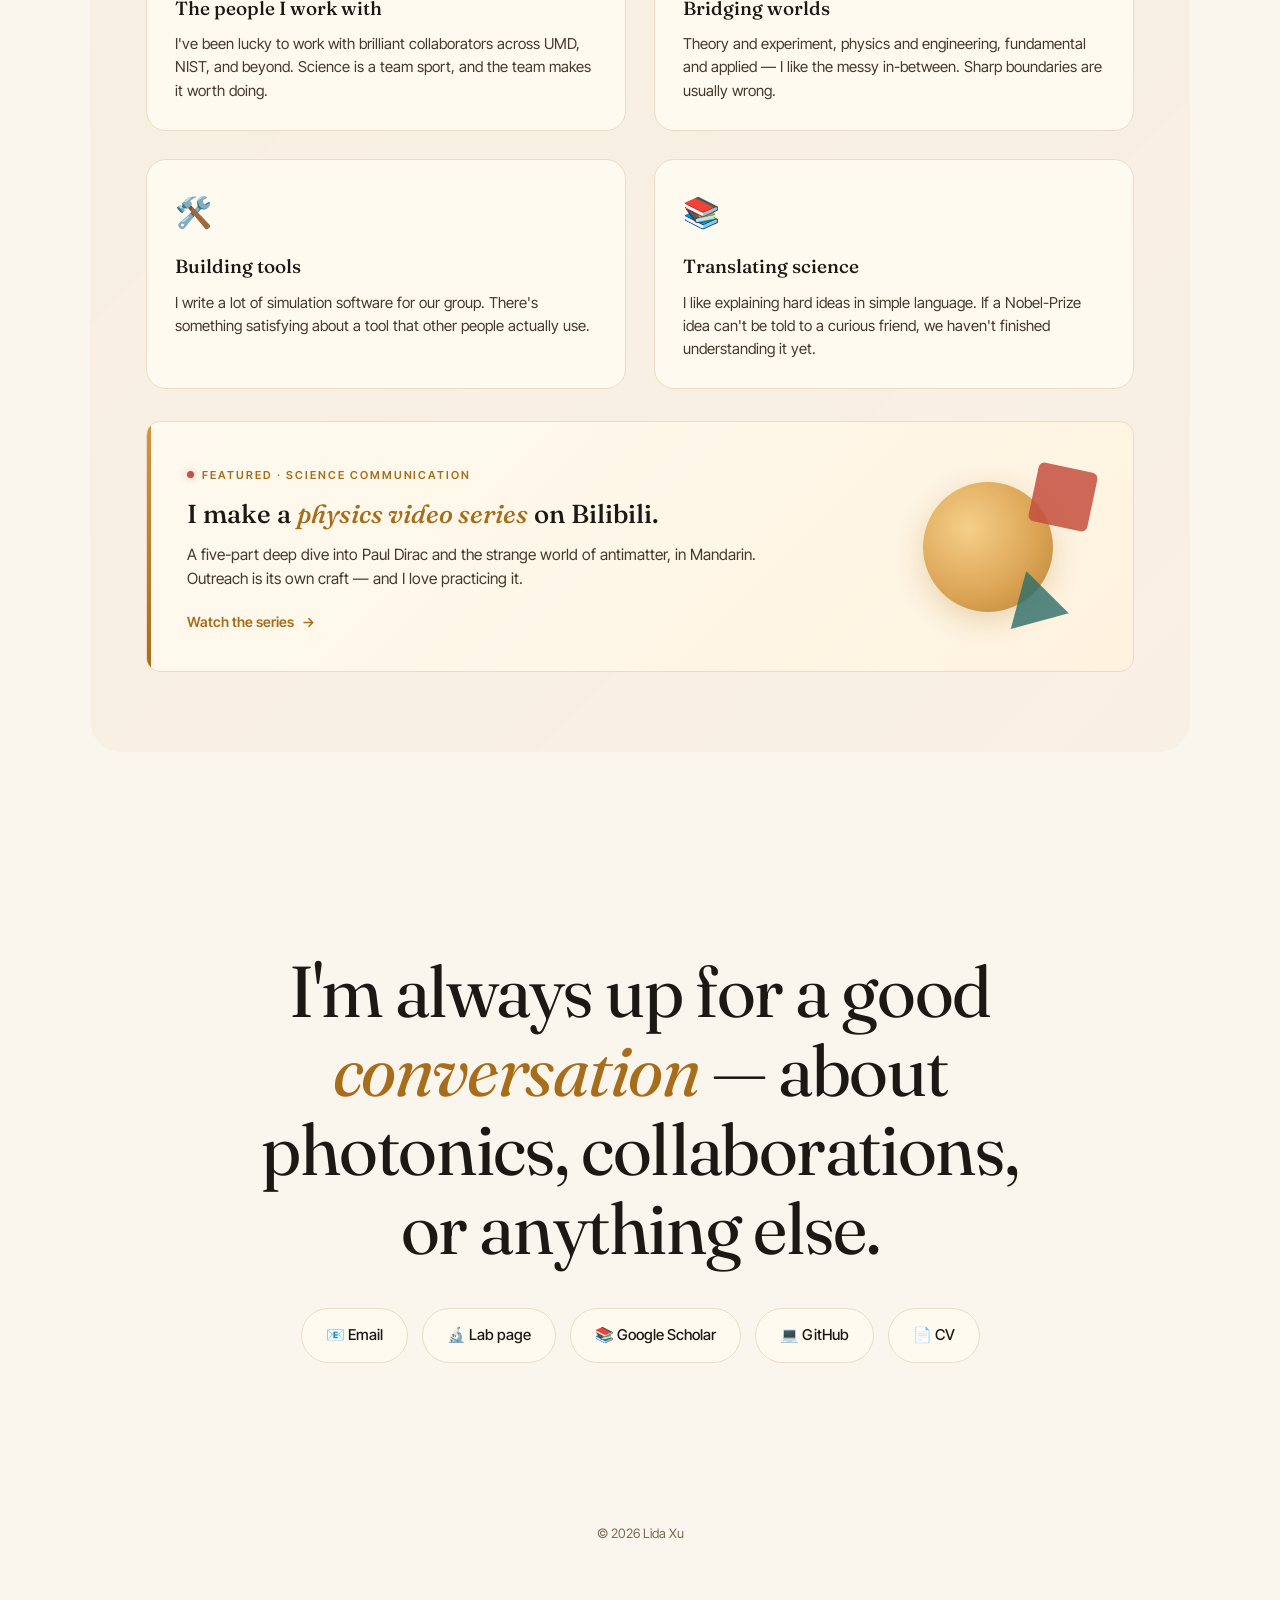
==== commit 890da756: "1" ====
--- a/index.html
+++ b/index.html
@@ -1395,7 +1395,7 @@
       <span class="accent">curious about light.</span>
     </h1>
     <p class="lead">
-      A physics PhD candidate at the <strong>Joint Quantum Institute</strong>, UMD. I build photonic chips that bend light in unusual ways — and try to make those tricks robust enough to be actually useful.
+      A physics PhD candidate at the <strong>Joint Quantum Institute</strong>, UMD. I build photonic chips that bend light in unusual ways — and try to make those tricks robust enough to be actually useful. Most recently that meant coupling <strong>280 microrings</strong> into a single coherent lattice — not by making the fabrication tighter, but by designing the topology so the errors stop mattering.
     </p>
     <div class="meta-line">
       <span class="pill"><span class="dot"></span>Hafezi Lab · UMD</span>
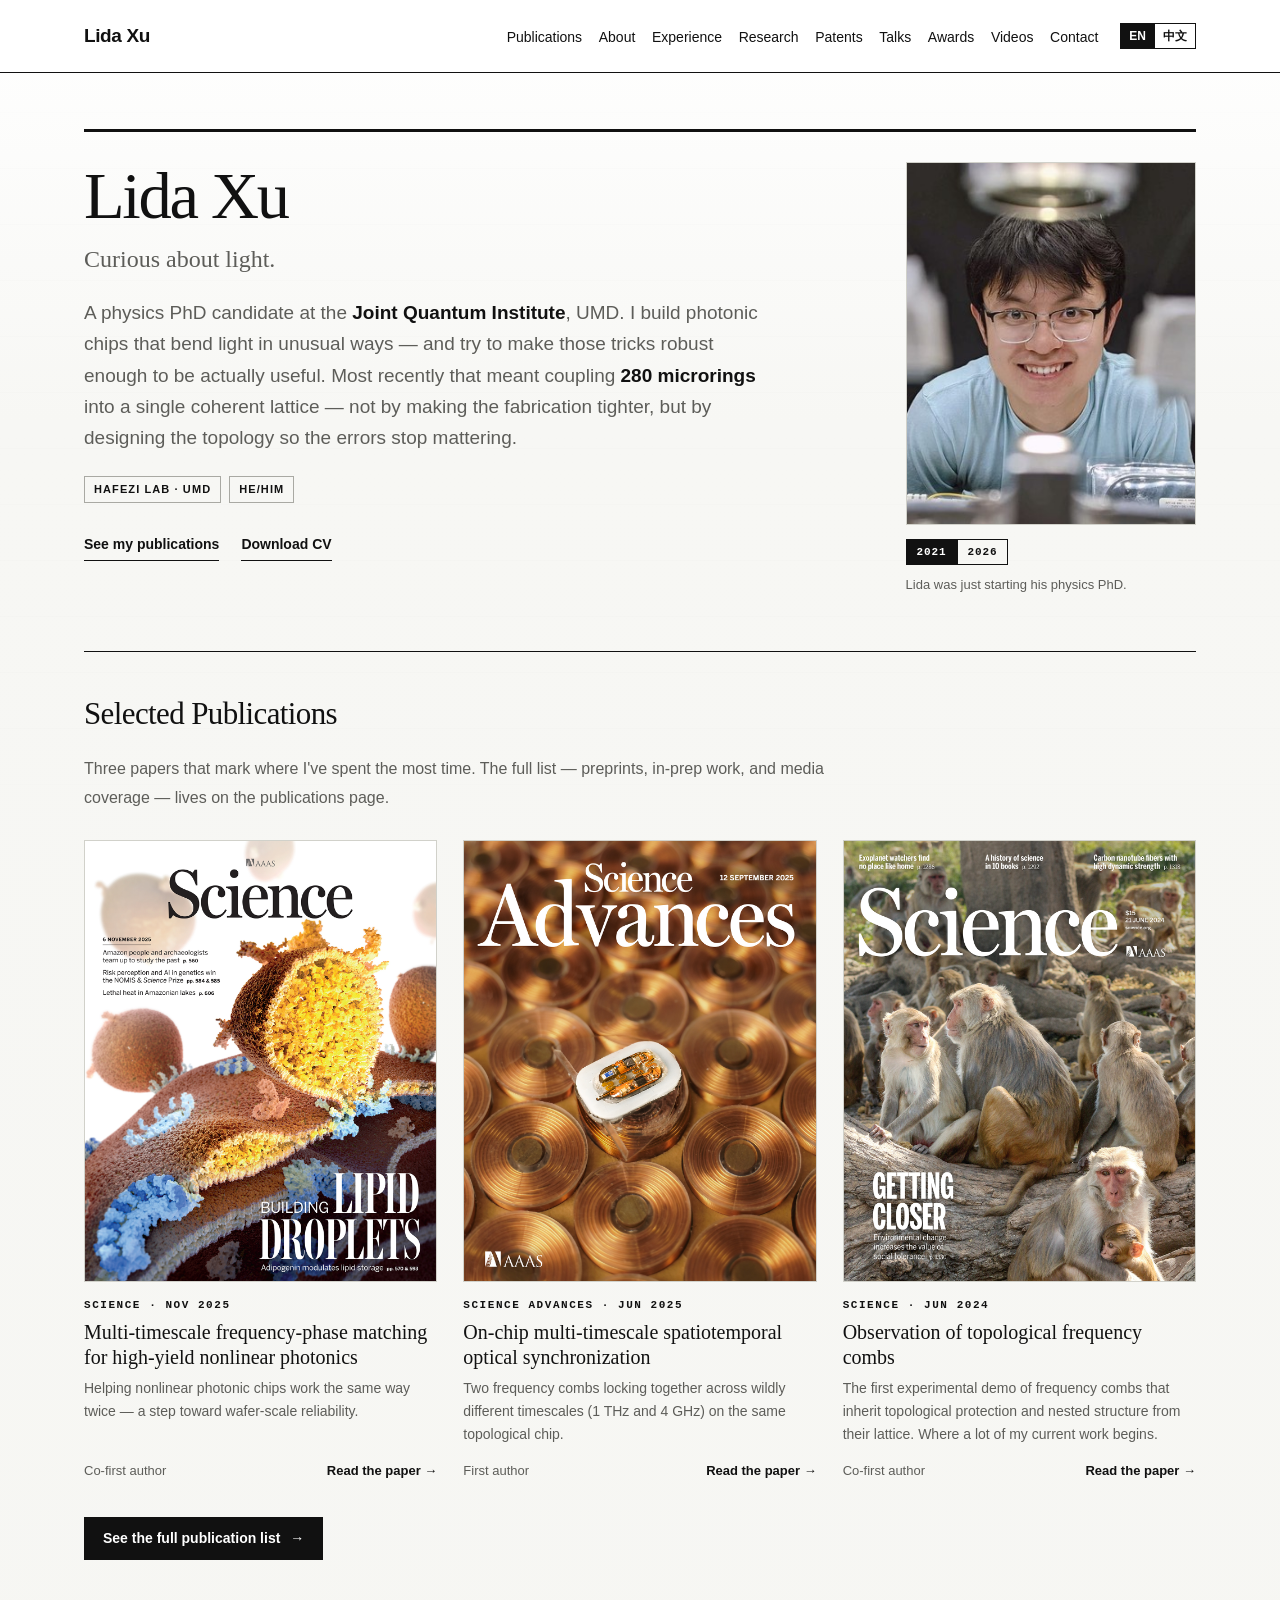
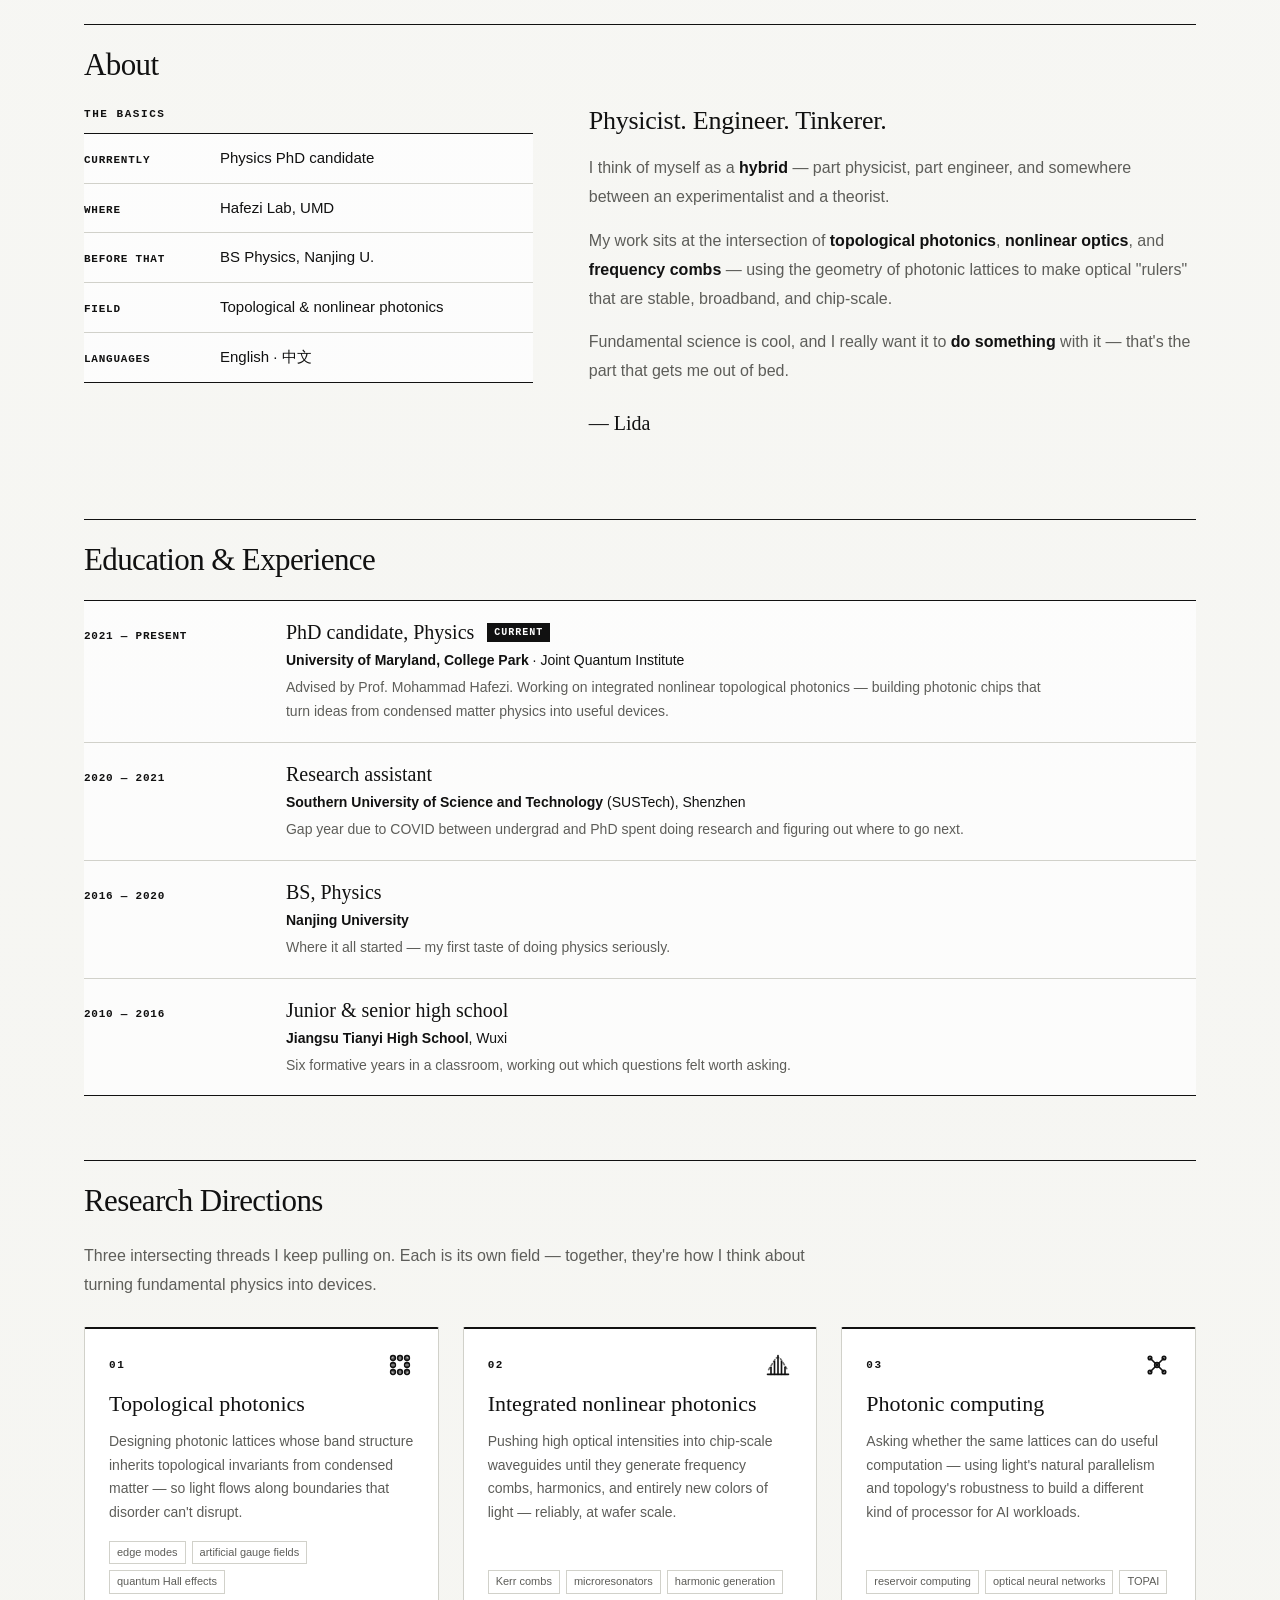
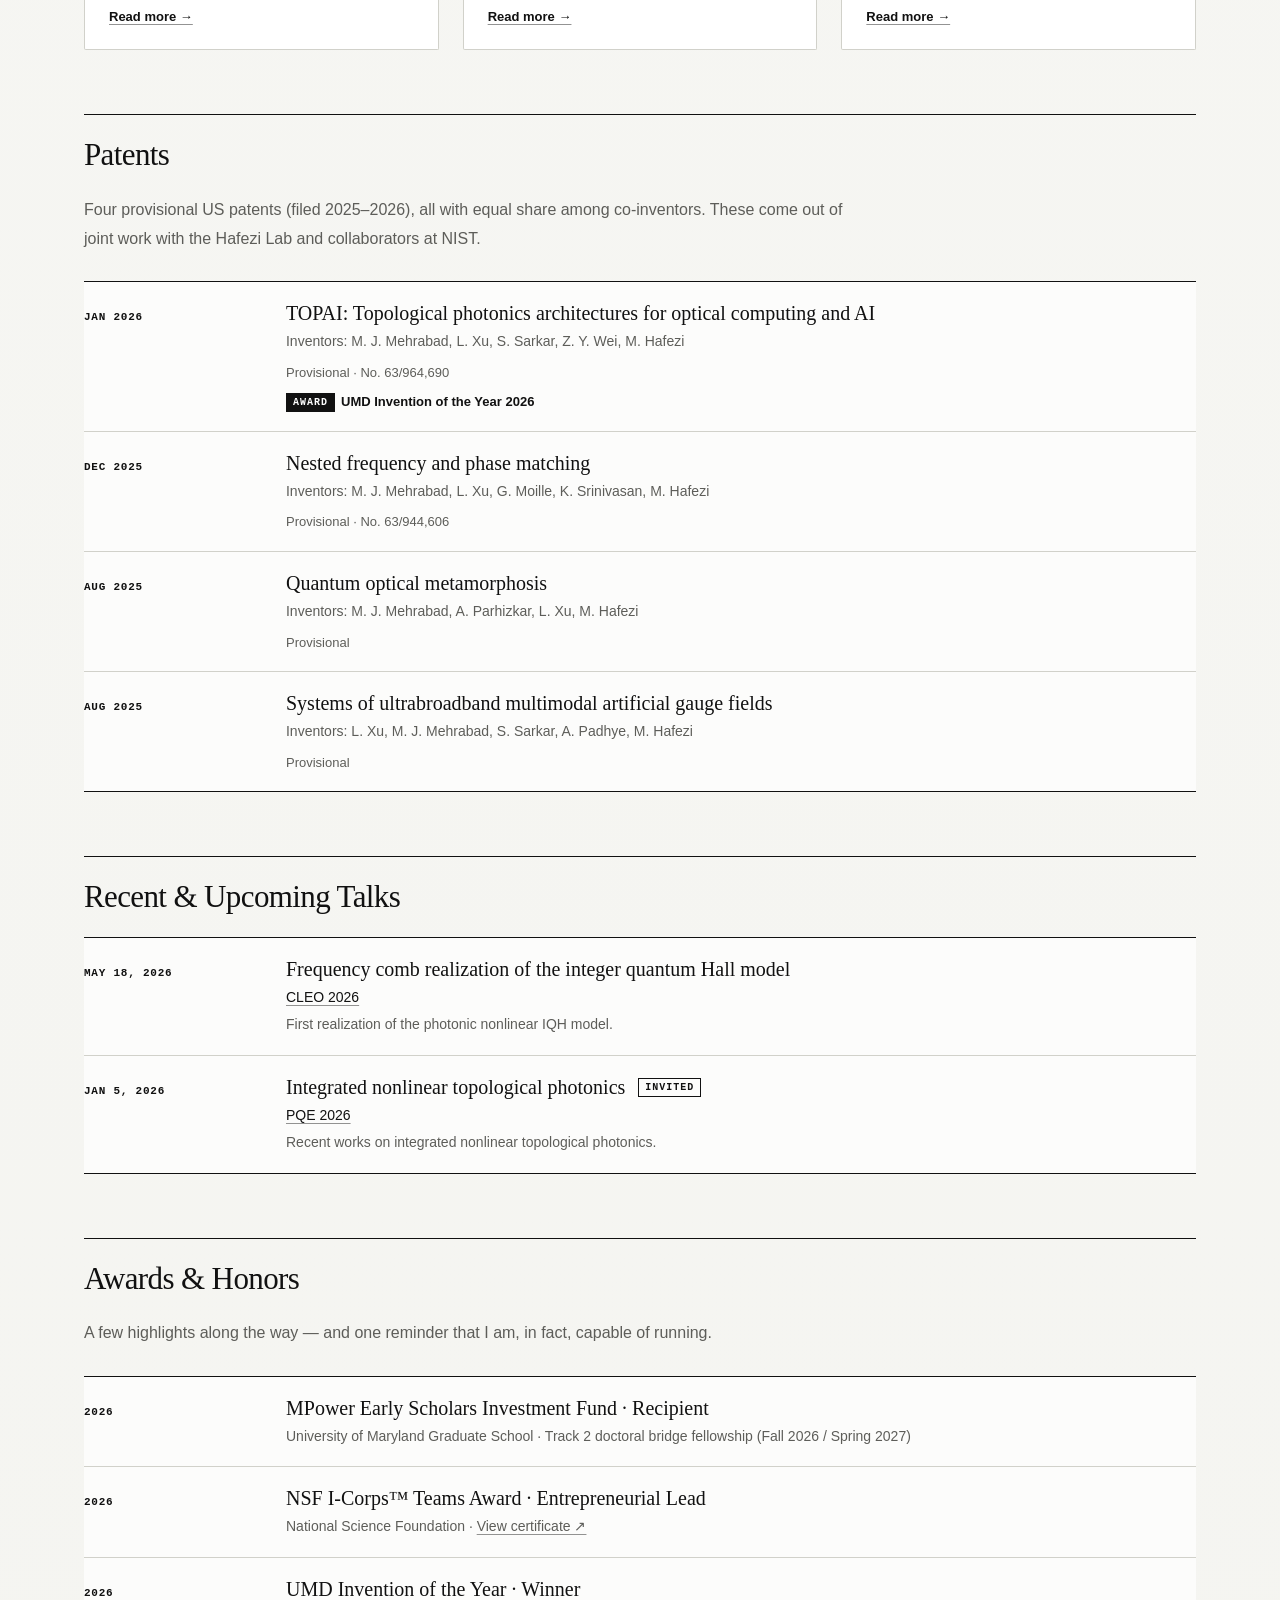
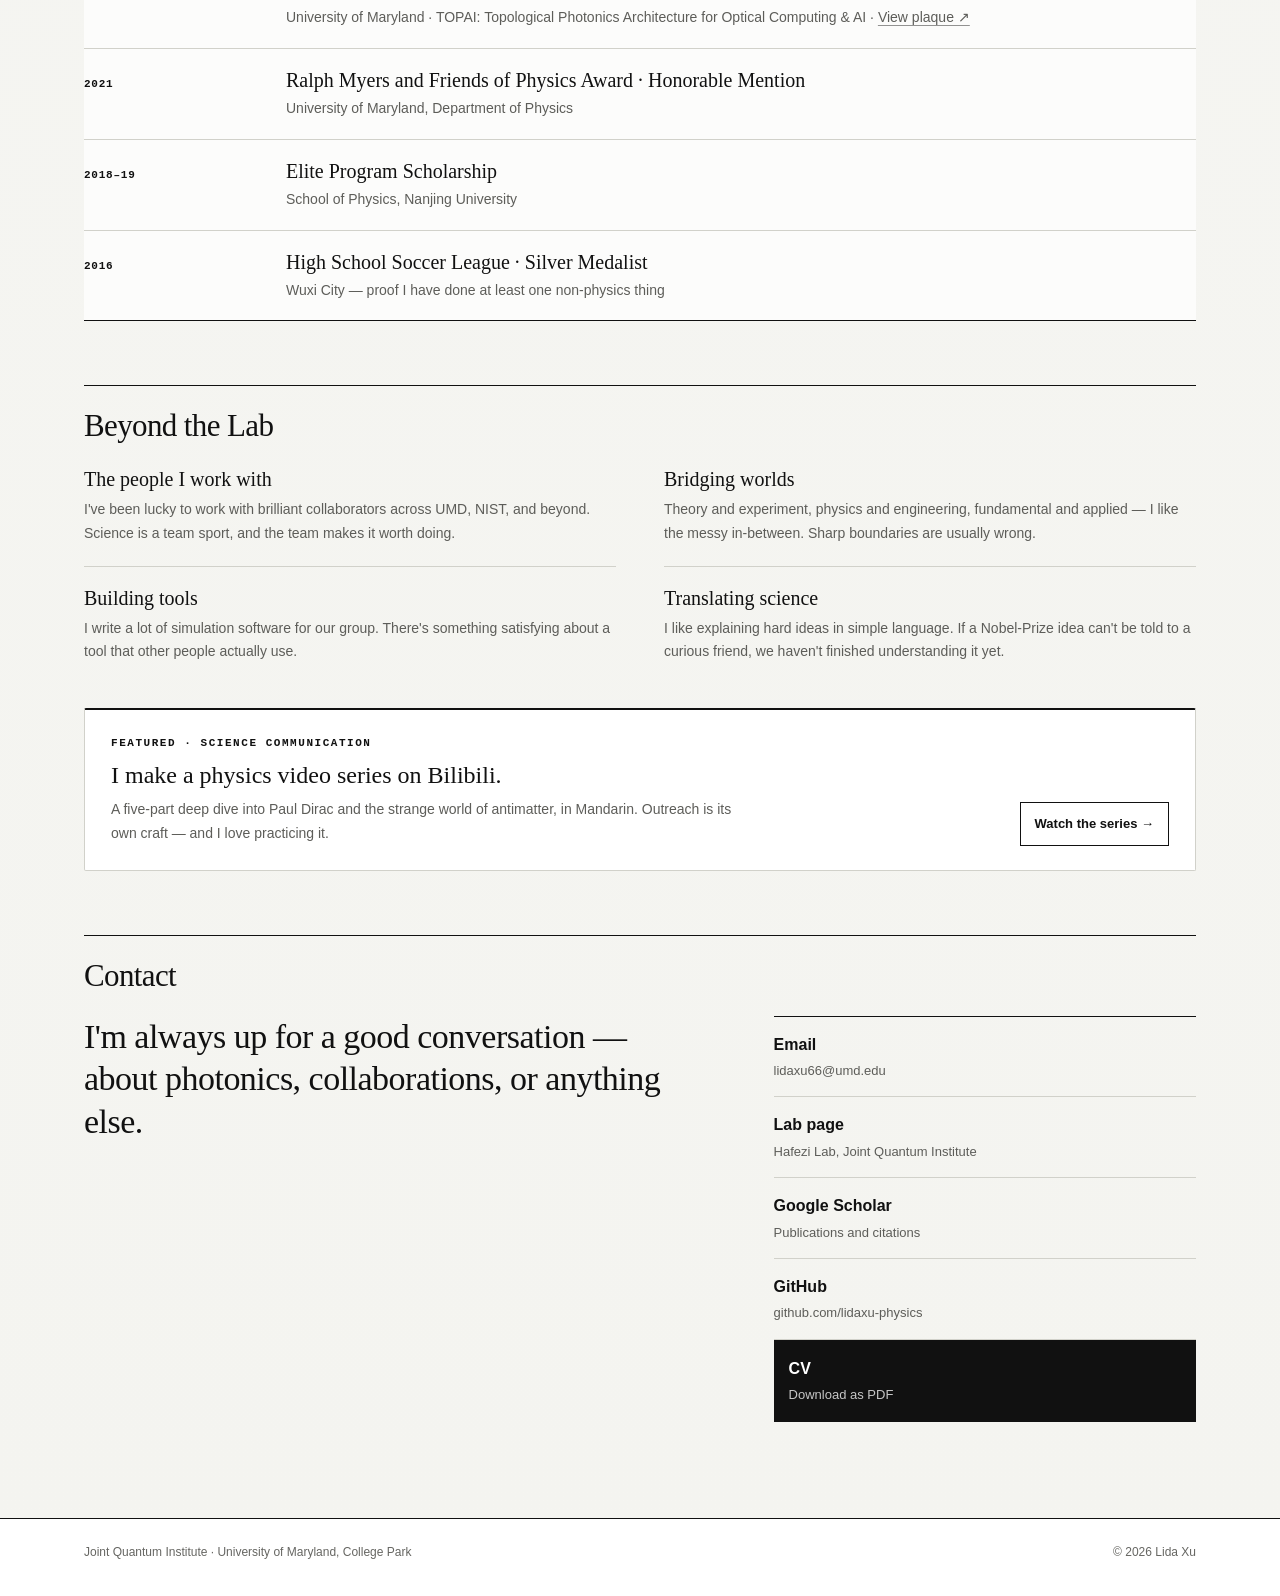
==== commit b2ca6444: "﻿Restyle the site in a minimal black-and-white layout Move every page onto one shared stylesheet (as" ====
--- a/index.html
+++ b/index.html
@@ -4,20 +4,23 @@
 ============================================================================
   EDITING GUIDE — This file's structure
 ============================================================================
+  Styles live in assets/site.css and behaviour in assets/site.js; both are
+  shared with index_zh.html and the subpages.
+
   To find a section, search this file for:  [SECTION: HERO]   etc.
-  
+
   Sections in order:
-    [SECTION: HERO]          Greeting, name, photo toggle, hero CTAs
-    [SECTION: PUBLICATIONS]  Featured papers + "see full list" CTA
-    [SECTION: ABOUT]         "A little about me" — basics + prose
-    [SECTION: EXPERIENCE]    Education timeline (PhD, gap, BS, HS)
+    [SECTION: HERO]          Name, lead, photo toggle, quick links
+    [SECTION: PUBLICATIONS]  Featured papers + "see full list" button
+    [SECTION: ABOUT]         "The basics" list + prose
+    [SECTION: EXPERIENCE]    Education list (PhD, gap, BS, HS)
     [SECTION: RESEARCH]      Three research direction cards
-    [SECTION: PATENTS]       Patents grid
-    [SECTION: TALKS]         Talks cards (CLEO, PQE, etc.)
-    [SECTION: AWARDS]        Awards & honors
-    [SECTION: BEYOND]        "Beyond physics" cards
+    [SECTION: PATENTS]       Patents list
+    [SECTION: TALKS]         Talks list (CLEO, PQE, etc.)
+    [SECTION: AWARDS]        Awards & honors list
+    [SECTION: BEYOND]        "Beyond the lab" notes + video series
     [SECTION: CONTACT]       Email, links, footer
-  
+
   When editing content, remember to update BOTH:
     - index.html      (English version)
     - index_zh.html   (Chinese version)
@@ -57,1908 +60,544 @@
 <meta name="twitter:description" content="Physics PhD candidate at JQI / UMD. Building photonic chips that bend light in unusual ways.">
 <meta name="twitter:image" content="https://lidaxu-physics.github.io/images/selfie2.png">
 <link rel="icon" type="image/png" href="images/favicon.png">
-<link rel="preconnect" href="https://fonts.googleapis.com">
-<link rel="preconnect" href="https://fonts.gstatic.com" crossorigin>
-<link href="https://fonts.googleapis.com/css2?family=Fraunces:ital,opsz,wght@0,9..144,300;0,9..144,400;0,9..144,500;0,9..144,600;0,9..144,700;1,9..144,400;1,9..144,500&family=Inter+Tight:wght@400;500;600&display=swap" rel="stylesheet">
-<style>
-  :root {
-    --warm-bg:     #fbf6ed;
-    --warm-bg-2:   #f5ecda;
-    --cream:       #fffaf0;
-    --ink:         #1c1814;
-    --ink-soft:    #45382c;
-    --ink-mute:    #7a6a55;
-    --gold:        #d4953a;
-    --gold-deep:   #a86d1a;
-    --gold-glow:   #f5c97a;
-    --rose:        #c54f3f;
-    --teal:        #2d6e6a;
-    --line:        #e8dcc4;
-  }
-
-  * { box-sizing: border-box; margin: 0; padding: 0; }
-  html { scroll-behavior: smooth; }
-
-  body {
-    background: var(--warm-bg);
-    color: var(--ink);
-    font-family: 'Inter Tight', -apple-system, sans-serif;
-    font-size: 17px;
-    line-height: 1.65;
-    overflow-x: hidden;
-    background-image:
-      radial-gradient(ellipse 1200px 800px at 80% -100px, rgba(245,201,122,0.35), transparent 60%),
-      radial-gradient(ellipse 900px 600px at -10% 600px, rgba(212,149,58,0.10), transparent 60%);
-    background-attachment: fixed;
-  }
-
-  ::selection { background: var(--gold-glow); color: var(--ink); }
-
-  body::before {
-    content: "";
-    position: fixed; inset: 0;
-    pointer-events: none;
-    opacity: 0.4;
-    z-index: 1;
-    mix-blend-mode: multiply;
-    background-image: url("data:image/svg+xml;utf8,<svg xmlns='http://www.w3.org/2000/svg' width='240' height='240'><filter id='n'><feTurbulence type='fractalNoise' baseFrequency='0.92' numOctaves='2'/><feColorMatrix values='0 0 0 0 0.45  0 0 0 0 0.30  0 0 0 0 0.10  0 0 0 0.04 0'/></filter><rect width='100%' height='100%' filter='url(%23n)'/></svg>");
-  }
-
-  /* nav */
-  nav.top {
-    position: fixed;
-    top: 0; left: 0; right: 0;
-    padding: 22px 56px;
-    display: flex;
-    justify-content: space-between;
-    align-items: center;
-    z-index: 50;
-    background: linear-gradient(to bottom, rgba(251,246,237,0.92), rgba(251,246,237,0));
-    backdrop-filter: blur(8px);
-    -webkit-backdrop-filter: blur(8px);
-  }
-  nav.top .logo {
-    display: flex; align-items: center; gap: 10px;
-    font-family: 'Fraunces', serif;
-    font-weight: 500;
-    font-size: 18px;
-    color: var(--ink);
-  }
-  nav.top .logo .sun {
-    width: 14px; height: 14px;
-    border-radius: 50%;
-    background: radial-gradient(circle at 30% 30%, var(--gold-glow), var(--gold) 60%, var(--gold-deep));
-    box-shadow: 0 0 16px var(--gold-glow);
-  }
-  nav.top .links { display: flex; gap: 24px; flex-wrap: wrap; }
-  nav.top .links a {
-    color: var(--ink-soft);
-    text-decoration: none;
-    font-size: 15px;
-    font-weight: 500;
-    position: relative;
-    transition: color .2s ease;
-  }
-  nav.top .links a:hover { color: var(--gold-deep); }
-  nav.top .links a::after {
-    content: "";
-    position: absolute;
-    left: 0; bottom: -4px;
-    width: 0; height: 1.5px;
-    background: var(--gold);
-    transition: width .3s ease;
-  }
-  nav.top .links a:hover::after { width: 100%; }
-
-  /* hero */
-  .hero {
-    min-height: 100vh;
-    padding: 140px 56px 80px;
-    max-width: 1300px;
-    margin: 0 auto;
-    display: grid;
-    grid-template-columns: 1.1fr 1fr;
-    gap: 60px;
-    align-items: center;
-    position: relative;
-    z-index: 2;
-  }
-  .hero .greeting {
-    font-family: 'Fraunces', serif;
-    font-style: italic;
-    font-weight: 400;
-    font-size: 22px;
-    color: var(--gold-deep);
-    margin-bottom: 16px;
-  }
-  .hero h1 {
-    font-family: 'Fraunces', serif;
-    font-weight: 500;
-    font-size: clamp(56px, 8vw, 96px);
-    line-height: 1.0;
-    letter-spacing: -0.025em;
-    margin-bottom: 28px;
-    color: var(--ink);
-  }
-  .hero h1 .accent {
-    font-style: italic;
-    font-weight: 400;
-    color: var(--gold-deep);
-  }
-  .hero .lead {
-    font-size: 21px;
-    line-height: 1.55;
-    color: var(--ink-soft);
-    max-width: 540px;
-    margin-bottom: 28px;
-  }
-  .hero .lead strong { color: var(--ink); font-weight: 600; }
-  .hero .meta-line {
-    display: flex; flex-wrap: wrap; gap: 12px;
-    font-size: 14px;
-    color: var(--ink-mute);
-    margin-bottom: 32px;
-    font-weight: 500;
-  }
-  .hero .meta-line .pill {
-    display: inline-flex;
-    align-items: center;
-    gap: 8px;
-    padding: 6px 14px;
-    background: var(--cream);
-    border: 1px solid var(--line);
-    border-radius: 100px;
-    color: var(--ink-soft);
-  }
-  .hero .meta-line .pill .dot {
-    width: 6px; height: 6px;
-    border-radius: 50%;
-    background: var(--gold);
-  }
-  .hero .ctas { display: flex; gap: 14px; flex-wrap: wrap; }
-  .btn {
-    display: inline-flex;
-    align-items: center;
-    gap: 8px;
-    padding: 13px 22px;
-    border-radius: 100px;
-    font-size: 15px;
-    font-weight: 500;
-    text-decoration: none;
-    transition: all .25s ease;
-    border: 1.5px solid transparent;
-  }
-  .btn.primary {
-    background: var(--ink);
-    color: var(--cream);
-    border-color: var(--ink);
-  }
-  .btn.primary:hover {
-    background: var(--gold-deep);
-    border-color: var(--gold-deep);
-    transform: translateY(-2px);
-  }
-  .btn.ghost {
-    color: var(--ink-soft);
-    border-color: var(--line);
-    background: transparent;
-  }
-  .btn.ghost:hover {
-    border-color: var(--ink-soft);
-    color: var(--ink);
-    transform: translateY(-2px);
-  }
-
-  /* hero figure — toggleable photo */
-  .hero-figure { text-align: center; }
-  .photo-toggle {
-    max-width: 460px;
-    margin: 0 auto;
-  }
-  .photo-frame {
-    position: relative;
-    aspect-ratio: 4 / 5;
-    border-radius: 24px;
-    overflow: hidden;
-    box-shadow:
-      0 30px 60px -30px rgba(168,109,26,0.35),
-      0 1px 0 rgba(255,255,255,0.6) inset;
-    border: 1px solid var(--line);
-    background: var(--cream);
-  }
-  .photo-frame .slide {
-    position: absolute;
-    inset: 0;
-    opacity: 0;
-    transition: opacity 0.6s ease;
-  }
-  .photo-frame .slide.active { opacity: 1; }
-  .photo-frame .slide img {
-    width: 100%;
-    height: 100%;
-    object-fit: cover;
-    object-position: center top;
-    display: block;
-    transition: transform .8s ease;
-  }
-  .photo-frame:hover .slide.active img {
-    transform: scale(1.03);
-  }
-  /* warm vignette */
-  .photo-frame::after {
-    content: "";
-    position: absolute;
-    inset: 0;
-    pointer-events: none;
-    background: radial-gradient(ellipse at 50% 30%, transparent 50%, rgba(168,109,26,0.10) 100%);
-    mix-blend-mode: multiply;
-    z-index: 1;
-  }
-  /* caption that swaps with photo */
-  .hero-figure .caption {
-    position: relative;
-    margin-top: 18px;
-    min-height: 56px;
-  }
-  .hero-figure .cap-text {
-    position: absolute;
-    left: 0; right: 0;
-    opacity: 0;
-    transition: opacity 0.5s ease;
-    font-family: 'Fraunces', serif;
-    font-style: italic;
-    font-size: 14.5px;
-    color: var(--ink-soft);
-    line-height: 1.5;
-  }
-  .hero-figure .cap-text.active { opacity: 1; }
-  .hero-figure .cap-text p { margin: 0; }
-  .hero-figure .cap-text em {
-    font-style: italic;
-    color: var(--rose);
-    font-weight: 500;
-  }
-  .hero-figure .year-tag {
-    display: inline-block;
-    font-style: normal;
-    font-family: 'Inter Tight', sans-serif;
-    font-weight: 600;
-    font-size: 11px;
-    letter-spacing: 0.2em;
-    color: var(--gold-deep);
-    background: rgba(245,201,122,0.18);
-    padding: 3px 10px;
-    border-radius: 100px;
-    margin-bottom: 8px;
-  }
-  /* toggle pills under caption */
-  .toggle-pills {
-    display: inline-flex;
-    gap: 4px;
-    margin-top: 18px;
-    padding: 4px;
-    background: var(--cream);
-    border: 1px solid var(--line);
-    border-radius: 100px;
-  }
-  .pill-btn {
-    border: none;
-    background: transparent;
-    cursor: pointer;
-    padding: 8px 18px;
-    border-radius: 100px;
-    font-family: 'Inter Tight', sans-serif;
-    font-size: 13px;
-    font-weight: 600;
-    color: var(--ink-mute);
-    letter-spacing: 0.05em;
-    transition: all .25s ease;
-  }
-  .pill-btn:hover { color: var(--ink-soft); }
-  .pill-btn.active {
-    background: var(--ink);
-    color: var(--cream);
-    box-shadow: 0 4px 12px -4px rgba(0,0,0,0.25);
-  }
-
-  /* section base */
-  section.standard {
-    padding: 100px 56px;
-    max-width: 1100px;
-    margin: 0 auto;
-    position: relative;
-    z-index: 4;
-  }
-  .eyebrow {
-    display: inline-flex;
-    align-items: center;
-    gap: 10px;
-    font-size: 12px;
-    font-weight: 600;
-    letter-spacing: 0.18em;
-    text-transform: uppercase;
-    color: var(--gold-deep);
-    margin-bottom: 18px;
-  }
-  .eyebrow::before {
-    content: "";
-    width: 24px; height: 1.5px;
-    background: var(--gold);
-  }
-  .section-title {
-    font-family: 'Fraunces', serif;
-    font-weight: 500;
-    font-size: clamp(36px, 5vw, 56px);
-    line-height: 1.05;
-    letter-spacing: -0.02em;
-    margin-bottom: 24px;
-    color: var(--ink);
-  }
-  .section-title em { font-style: italic; color: var(--gold-deep); }
-  .section-intro {
-    font-size: 19px;
-    color: var(--ink-soft);
-    max-width: 680px;
-    margin-bottom: 60px;
-    line-height: 1.6;
-  }
-
-  /* about */
-  #about .about-grid {
-    display: grid;
-    grid-template-columns: 1fr 1.4fr;
-    gap: 64px;
-    align-items: start;
-  }
-  .about-card {
-    background: var(--cream);
-    border: 1px solid var(--line);
-    border-radius: 24px;
-    padding: 32px;
-    box-shadow: 0 20px 40px -20px rgba(168,109,26,0.15);
-  }
-  .about-card h3 {
-    font-family: 'Fraunces', serif;
-    font-size: 20px;
-    font-weight: 600;
-    margin-bottom: 18px;
-    color: var(--ink);
-  }
-  .about-card .row {
-    display: flex;
-    justify-content: space-between;
-    padding: 12px 0;
-    border-bottom: 1px solid var(--line);
-    font-size: 15px;
-  }
-  .about-card .row:last-child { border-bottom: none; }
-  .about-card .row .k { color: var(--ink-mute); font-weight: 500; }
-  .about-card .row .v { color: var(--ink); font-weight: 500; text-align: right; }
-  .about-prose p {
-    font-size: 18px;
-    color: var(--ink-soft);
-    line-height: 1.7;
-    margin-bottom: 18px;
-  }
-  .about-prose p strong { color: var(--ink); font-weight: 600; }
-  .about-prose .signature {
-    font-family: 'Fraunces', serif;
-    font-style: italic;
-    font-size: 22px;
-    color: var(--gold-deep);
-    margin-top: 28px;
-  }
-  .highlights {
-    display: grid;
-    grid-template-columns: repeat(3, 1fr);
-    gap: 20px;
-    margin-top: 30px;
-  }
-  .highlight {
-    padding: 28px 24px;
-    background: linear-gradient(135deg, var(--cream), rgba(245,201,122,0.12));
-    border: 1px solid var(--line);
-    border-radius: 20px;
-    transition: all .25s ease;
-  }
-  .highlight:hover {
-    transform: translateY(-3px);
-    border-color: var(--gold);
-  }
-  .highlight .num {
-    font-family: 'Fraunces', serif;
-    font-weight: 500;
-    font-size: 44px;
-    color: var(--gold-deep);
-    line-height: 1;
-    margin-bottom: 10px;
-  }
-  .highlight .label {
-    font-size: 14px;
-    color: var(--ink-soft);
-    line-height: 1.4;
-  }
-
-  /* ============================================================
-     IMAGE CARDS — featured pubs and talks
-     ============================================================ */
-  .card-grid {
-    display: grid;
-    grid-template-columns: repeat(3, 1fr);
-    gap: 24px;
-  }
-  .card-grid.cols-2 {
-    grid-template-columns: repeat(2, 1fr);
-    max-width: 760px;
-  }
-
-  .img-card {
-    background: var(--cream);
-    border: 1px solid var(--line);
-    border-radius: 20px;
-    overflow: hidden;
-    display: flex;
-    flex-direction: column;
-    transition: all .3s ease;
-    text-decoration: none;
-    color: inherit;
-    box-shadow: 0 1px 0 rgba(255,255,255,0.6) inset;
-  }
-  .img-card:hover {
-    transform: translateY(-6px);
-    border-color: var(--gold);
-    box-shadow: 0 30px 50px -25px rgba(168,109,26,0.3);
-  }
-  .img-card .image-wrap {
-    position: relative;
-    aspect-ratio: 4 / 5;
-    overflow: hidden;
-    background: linear-gradient(135deg, rgba(245,201,122,0.15), rgba(197,79,63,0.08));
-  }
-  .img-card .image-wrap img {
-    width: 100%;
-    height: 100%;
-    object-fit: cover;
-    object-position: top center;
-    display: block;
-    transition: transform .5s ease;
-  }
-  .img-card:hover .image-wrap img {
-    transform: scale(1.04);
-  }
-  /* talk cards keep a wider aspect since they're landscape banners */
-  #talks .img-card .image-wrap {
-    aspect-ratio: 16 / 9;
-  }
-  #talks .img-card .image-wrap img {
-    object-position: center center;
-  }
-
-  /* badge over image */
-  .img-card .badge {
-    position: absolute;
-    top: 14px;
-    left: 14px;
-    background: rgba(28,24,20,0.85);
-    color: var(--cream);
-    backdrop-filter: blur(6px);
-    -webkit-backdrop-filter: blur(6px);
-    padding: 5px 12px;
-    border-radius: 100px;
-    font-size: 10px;
-    font-weight: 600;
-    letter-spacing: 0.15em;
-    text-transform: uppercase;
-  }
-  .img-card .badge.role-firstauthor { background: rgba(197,79,63,0.95); }
-  .img-card .badge.role-cofirst { background: rgba(168,109,26,0.95); }
-  .img-card .badge.invited { background: rgba(45,110,106,0.95); }
-  .img-card .badge.cover {
-    background: linear-gradient(135deg, #d4953a, #a86d1a);
-    box-shadow: 0 4px 12px -4px rgba(168,109,26,0.6);
-  }
-  .img-card .badge.cover::before {
-    content: "★";
-    margin-right: 4px;
-  }
-
-  .img-card .body {
-    padding: 22px 24px 26px;
-    display: flex;
-    flex-direction: column;
-    gap: 10px;
-    flex: 1;
-  }
-  .img-card .meta-row {
-    display: flex;
-    align-items: center;
-    gap: 10px;
-    font-size: 12px;
-    color: var(--ink-mute);
-    font-weight: 500;
-  }
-  .img-card .venue {
-    font-family: 'Fraunces', serif;
-    font-style: italic;
-    color: var(--gold-deep);
-    font-size: 14px;
-  }
-  .img-card .date {
-    font-size: 11px;
-    letter-spacing: 0.1em;
-    text-transform: uppercase;
-    color: var(--ink-mute);
-  }
-  .img-card h3 {
-    font-family: 'Fraunces', serif;
-    font-weight: 500;
-    font-size: 19px;
-    line-height: 1.25;
-    color: var(--ink);
-  }
-  .img-card h3 em { font-style: italic; color: var(--gold-deep); }
-  .img-card p {
-    font-size: 14px;
-    color: var(--ink-soft);
-    line-height: 1.55;
-    margin-top: 4px;
-  }
-  .img-card .read-more {
-    margin-top: auto;
-    font-size: 13px;
-    font-weight: 500;
-    color: var(--gold-deep);
-    display: inline-flex;
-    align-items: center;
-    gap: 6px;
-    padding-top: 8px;
-  }
-  .img-card .read-more .arrow { transition: transform .25s ease; }
-  .img-card:hover .read-more .arrow { transform: translateX(3px); }
-
-  /* patents */
-  .patents-grid {
-    display: grid;
-    grid-template-columns: repeat(2, 1fr);
-    gap: 20px;
-  }
-  .patent-card {
-    background: var(--cream);
-    border: 1px solid var(--line);
-    border-radius: 20px;
-    padding: 28px;
-    transition: all .25s ease;
-    display: flex;
-    flex-direction: column;
-    gap: 14px;
-  }
-  .patent-card:hover {
-    transform: translateY(-3px);
-    border-color: var(--gold);
-    box-shadow: 0 20px 40px -20px rgba(168,109,26,0.2);
-  }
-  .patent-card .pbadge {
-    display: inline-flex;
-    align-items: center;
-    gap: 6px;
-    font-size: 11px;
-    font-weight: 600;
-    letter-spacing: 0.12em;
-    text-transform: uppercase;
-    color: var(--teal);
-    background: rgba(45,110,106,0.08);
-    padding: 4px 10px;
-    border-radius: 100px;
-    align-self: flex-start;
-  }
-  .patent-card h3 {
-    font-family: 'Fraunces', serif;
-    font-weight: 500;
-    font-size: 19px;
-    line-height: 1.3;
-    color: var(--ink);
-  }
-  .patent-card h3 a {
-    color: inherit;
-    text-decoration: none;
-    border-bottom: 1.5px solid transparent;
-    transition: border-color .2s ease;
-  }
-  .patent-card h3 a:hover { border-bottom-color: var(--gold); }
-  .patent-card .meta {
-    margin-top: auto;
-    font-size: 13px;
-    color: var(--ink-mute);
-    font-style: italic;
-    font-family: 'Fraunces', serif;
-  }
-  .patent-card .meta strong {
-    color: var(--ink-soft);
-    font-style: normal;
-    font-weight: 500;
-  }
-
-  /* awards */
-  .awards-list { display: flex; flex-direction: column; }
-  .award-item {
-    display: grid;
-    grid-template-columns: 100px 1fr auto;
-    gap: 24px;
-    padding: 22px 0;
-    border-top: 1px solid var(--line);
-    align-items: baseline;
-    transition: padding .3s ease;
-  }
-  .award-item:last-child { border-bottom: 1px solid var(--line); }
-  .award-item:hover { padding-left: 12px; }
-  .award-item .year {
-    font-family: 'Fraunces', serif;
-    font-size: 22px;
-    font-weight: 500;
-    color: var(--gold-deep);
-    line-height: 1;
-  }
-  .award-item .name {
-    font-family: 'Fraunces', serif;
-    font-size: 19px;
-    font-weight: 500;
-    color: var(--ink);
-    line-height: 1.3;
-  }
-  .award-item .name em { font-style: italic; color: var(--gold-deep); }
-  .award-item .org {
-    font-size: 14px;
-    color: var(--ink-mute);
-    margin-top: 4px;
-  }
-  .award-item .org .cert-link {
-    color: var(--gold-deep);
-    text-decoration: none;
-    border-bottom: 1px solid transparent;
-    transition: border-color .25s ease;
-    margin-left: 8px;
-  }
-  .award-item .org .cert-link:hover {
-    border-bottom-color: var(--gold-deep);
-  }
-  .award-item .org .cert-link .arrow {
-    display: inline-block;
-    transition: transform .25s ease;
-    margin-left: 2px;
-  }
-  .award-item .org .cert-link:hover .arrow { transform: translate(2px, -2px); }
-  .award-item .icon {
-    font-size: 22px;
-    color: var(--gold);
-  }
-  .awards-placeholder {
-    background: var(--cream);
-    border: 1px dashed var(--gold);
-    border-radius: 16px;
-    padding: 24px;
-    color: var(--ink-mute);
-    font-style: italic;
-    font-family: 'Fraunces', serif;
-    font-size: 15px;
-    text-align: center;
-  }
-
-  /* beyond */
-  #beyond {
-    background: linear-gradient(135deg, rgba(212,149,58,0.06), rgba(197,79,63,0.04));
-    border-radius: 32px;
-    margin: 80px auto;
-    padding: 80px 56px;
-    max-width: 1100px;
-  }
-  .beyond-grid {
-    display: grid;
-    grid-template-columns: repeat(2, 1fr);
-    gap: 28px;
-    margin-top: 40px;
-  }
-  .vibe {
-    background: var(--cream);
-    border: 1px solid var(--line);
-    border-radius: 20px;
-    padding: 28px;
-    transition: all .25s ease;
-  }
-  .vibe:hover {
-    transform: translateY(-3px);
-    border-color: var(--gold);
-  }
-  .vibe .emoji {
-    font-size: 30px;
-    margin-bottom: 14px;
-    display: block;
-  }
-  .vibe h4 {
-    font-family: 'Fraunces', serif;
-    font-weight: 500;
-    font-size: 19px;
-    margin-bottom: 8px;
-    color: var(--ink);
-  }
-  .vibe p {
-    font-size: 15px;
-    color: var(--ink-soft);
-    line-height: 1.55;
-  }
-
-  /* contact */
-  #contact {
-    text-align: center;
-    padding: 120px 56px;
-  }
-  #contact .big {
-    font-family: 'Fraunces', serif;
-    font-weight: 400;
-    font-size: clamp(40px, 6vw, 72px);
-    line-height: 1.1;
-    letter-spacing: -0.02em;
-    color: var(--ink);
-    max-width: 800px;
-    margin: 0 auto 40px;
-  }
-  #contact .big em { font-style: italic; color: var(--gold-deep); }
-  #contact .links {
-    display: flex;
-    justify-content: center;
-    gap: 14px;
-    flex-wrap: wrap;
-  }
-  #contact .links a {
-    display: inline-flex;
-    align-items: center;
-    gap: 8px;
-    padding: 14px 24px;
-    background: var(--cream);
-    border: 1.5px solid var(--line);
-    border-radius: 100px;
-    color: var(--ink);
-    text-decoration: none;
-    font-weight: 500;
-    font-size: 15px;
-    transition: all .25s ease;
-  }
-  #contact .links a:hover {
-    border-color: var(--gold);
-    background: rgba(245,201,122,0.18);
-    transform: translateY(-2px);
-  }
-
-  footer {
-    padding: 40px 56px 60px;
-    text-align: center;
-    color: var(--ink-mute);
-    font-size: 13px;
-    position: relative; z-index: 4;
-  }
-  footer .heart { color: var(--rose); }
-
-
-  /* education & experience timeline */
-  .timeline {
-    position: relative;
-    padding-left: 32px;
-  }
-  .timeline::before {
-    content: "";
-    position: absolute;
-    left: 6px;
-    top: 12px;
-    bottom: 12px;
-    width: 1.5px;
-    background: linear-gradient(to bottom, var(--gold), var(--rose), var(--teal));
-    opacity: 0.4;
-  }
-  .tl-item {
-    position: relative;
-    padding: 14px 0 28px;
-  }
-  .tl-item::before {
-    content: "";
-    position: absolute;
-    left: -32px;
-    top: 22px;
-    width: 13px; height: 13px;
-    border-radius: 50%;
-    background: var(--cream);
-    border: 2.5px solid var(--gold-deep);
-    box-shadow: 0 0 0 4px rgba(245,201,122,0.18);
-  }
-  .tl-item.current::before {
-    background: var(--gold);
-    border-color: var(--gold-deep);
-    animation: pulseDot 2.5s ease-in-out infinite;
-  }
-  @keyframes pulseDot {
-    0%, 100% { box-shadow: 0 0 0 4px rgba(245,201,122,0.18); }
-    50%      { box-shadow: 0 0 0 9px rgba(245,201,122,0.05); }
-  }
-  .tl-item .tl-period {
-    font-family: 'Fraunces', serif;
-    font-style: italic;
-    font-size: 14px;
-    color: var(--gold-deep);
-    font-weight: 500;
-    margin-bottom: 4px;
-    display: flex;
-    align-items: center;
-    gap: 10px;
-  }
-  .tl-item .tl-tag {
-    font-style: normal;
-    font-family: 'Inter Tight', sans-serif;
-    font-size: 10px;
-    font-weight: 600;
-    letter-spacing: 0.12em;
-    text-transform: uppercase;
-    background: rgba(245,201,122,0.18);
-    color: var(--gold-deep);
-    padding: 2px 8px;
-    border-radius: 100px;
-  }
-  .tl-item h3 {
-    font-family: 'Fraunces', serif;
-    font-weight: 500;
-    font-size: 21px;
-    line-height: 1.3;
-    color: var(--ink);
-    margin-bottom: 4px;
-  }
-  .tl-item h3 em { font-style: italic; color: var(--gold-deep); }
-  .tl-item .tl-org {
-    font-size: 15px;
-    color: var(--ink-soft);
-    margin-bottom: 8px;
-  }
-  .tl-item .tl-org strong { color: var(--ink); font-weight: 600; }
-  .tl-item .tl-detail {
-    font-size: 14px;
-    color: var(--ink-mute);
-    line-height: 1.55;
-    max-width: 600px;
-  }
-
-
-  /* research directions */
-  .research-directions {
-    display: grid;
-    grid-template-columns: repeat(3, 1fr);
-    gap: 24px;
-  }
-  .direction-card {
-    background: var(--cream);
-    border: 1px solid var(--line);
-    border-radius: 24px;
-    padding: 36px 32px;
-    transition: all .3s ease;
-    display: flex;
-    flex-direction: column;
-    gap: 16px;
-    position: relative;
-    overflow: hidden;
-  }
-  .direction-card::before {
-    content: "";
-    position: absolute;
-    top: 0; left: 0; right: 0;
-    height: 3px;
-    background: var(--accent-color, var(--gold));
-    opacity: 0.7;
-  }
-  .direction-card:hover {
-    transform: translateY(-4px);
-    border-color: var(--accent-color, var(--gold));
-    box-shadow: 0 30px 50px -25px rgba(168,109,26,0.25);
-  }
-  .direction-card .num {
-    font-family: 'Fraunces', serif;
-    font-style: italic;
-    font-size: 14px;
-    color: var(--ink-mute);
-    letter-spacing: 0.05em;
-  }
-  .direction-card .num::after {
-    content: ".";
-  }
-  .direction-card .icon-wrap {
-    width: 56px; height: 56px;
-    border-radius: 16px;
-    background: linear-gradient(135deg, var(--accent-color, var(--gold)) 0%, var(--accent-color-deep, var(--gold-deep)) 100%);
-    display: flex;
-    align-items: center;
-    justify-content: center;
-    margin-bottom: 4px;
-  }
-  .direction-card .icon-wrap svg {
-    width: 30px;
-    height: 30px;
-  }
-  .direction-card h3 {
-    font-family: 'Fraunces', serif;
-    font-weight: 500;
-    font-size: 22px;
-    line-height: 1.2;
-    color: var(--ink);
-  }
-  .direction-card h3 em { font-style: italic; color: var(--accent-color-deep, var(--gold-deep)); }
-  .direction-card p {
-    font-size: 15px;
-    color: var(--ink-soft);
-    line-height: 1.6;
-  }
-  .direction-card .keywords {
-    display: flex;
-    flex-wrap: wrap;
-    gap: 6px;
-    margin-top: auto;
-    padding-top: 14px;
-  }
-  .direction-card .keyword {
-    font-size: 11px;
-    font-weight: 500;
-    color: var(--ink-mute);
-    background: rgba(0,0,0,0.03);
-    padding: 4px 10px;
-    border-radius: 100px;
-    letter-spacing: 0.02em;
-  }
-
-  @media (max-width: 1000px) {
-    .research-directions { grid-template-columns: 1fr; }
-  }
-
-
-  a.direction-card {
-    text-decoration: none;
-    color: inherit;
-  }
-  .direction-card .read-more {
-    display: inline-flex;
-    align-items: center;
-    gap: 6px;
-    font-size: 13px;
-    font-weight: 500;
-    color: var(--accent-color-deep, var(--gold-deep));
-    margin-top: 4px;
-    border-bottom: 1px solid transparent;
-    align-self: flex-start;
-    transition: border-color .2s ease;
-  }
-  .direction-card .read-more .arrow { transition: transform .25s ease; }
-  .direction-card:hover .read-more { border-bottom-color: var(--accent-color-deep, var(--gold-deep)); }
-  .direction-card:hover .read-more .arrow { transform: translateX(4px); }
-
-
-  /* language toggle */
-  nav.top .lang-toggle {
-    display: inline-flex;
-    align-items: center;
-    gap: 6px;
-    margin-left: 14px;
-    padding-left: 18px;
-    border-left: 1px solid var(--line);
-  }
-  nav.top .lang-toggle a {
-    font-size: 14px;
-    font-weight: 500;
-    color: var(--ink-mute);
-    text-decoration: none;
-    transition: color .2s ease;
-    padding: 2px 4px;
-  }
-  nav.top .lang-toggle a:hover { color: var(--gold-deep); }
-  nav.top .lang-toggle a.active { color: var(--ink); font-weight: 600; }
-  nav.top .lang-toggle .lang-sep { color: var(--line); font-size: 14px; }
-
-
-  /* "see full list" link below cards — prominent CTA */
-  .see-full {
-    text-align: center;
-    margin-top: 48px;
-    font-family: 'Inter Tight', sans-serif;
-  }
-  .see-full a {
-    display: inline-flex;
-    align-items: center;
-    gap: 10px;
-    color: var(--cream);
-    background: var(--ink);
-    text-decoration: none;
-    padding: 14px 28px;
-    border-radius: 100px;
-    font-size: 16px;
-    font-weight: 500;
-    letter-spacing: 0.01em;
-    box-shadow: 0 12px 30px -12px rgba(28,24,20,0.4);
-    transition: all .25s ease;
-  }
-  .see-full a:hover {
-    background: var(--gold-deep);
-    transform: translateY(-2px);
-    box-shadow: 0 16px 36px -12px rgba(168,109,26,0.55);
-  }
-  .see-full a:hover .arrow { transform: translateX(4px); }
-  .see-full .arrow { transition: transform .25s ease; font-size: 18px; }
-
-
-  /* science communication feature card (Beyond section) */
-  .comm-card {
-    display: grid;
-    grid-template-columns: 1fr 200px;
-    gap: 32px;
-    align-items: center;
-    margin-top: 32px;
-    padding: 32px 40px;
-    background: linear-gradient(135deg, #fffaf0 0%, #fef3df 100%);
-    border: 1px solid var(--line);
-    border-radius: 14px;
-    text-decoration: none;
-    color: inherit;
-    transition: all .3s ease;
-    overflow: hidden;
-    position: relative;
-  }
-  .comm-card::before {
-    content: "";
-    position: absolute;
-    left: 0; top: 0; bottom: 0;
-    width: 4px;
-    background: linear-gradient(to bottom, var(--gold), var(--gold-deep));
-  }
-  .comm-card:hover {
-    transform: translateY(-3px);
-    box-shadow: 0 18px 40px -16px rgba(168,109,26,0.35);
-    border-color: var(--gold);
-  }
-  .comm-card:hover .arrow { transform: translateX(6px); }
-  .comm-card-content { padding: 4px 0; }
-  .comm-eyebrow {
-    display: inline-flex;
-    align-items: center;
-    gap: 8px;
-    font-size: 11px;
-    font-weight: 600;
-    letter-spacing: 0.18em;
-    text-transform: uppercase;
-    color: var(--gold-deep);
-    margin-bottom: 14px;
-  }
-  .comm-dot {
-    width: 7px; height: 7px;
-    border-radius: 50%;
-    background: var(--rose);
-    box-shadow: 0 0 8px rgba(197,79,63,0.5);
-  }
-  .comm-card h3 {
-    font-family: 'Fraunces', serif;
-    font-weight: 500;
-    font-size: 26px;
-    line-height: 1.25;
-    color: var(--ink);
-    margin-bottom: 12px;
-  }
-  .comm-card h3 em { font-style: italic; color: var(--gold-deep); }
-  .comm-card p {
-    color: var(--ink-soft);
-    font-size: 15.5px;
-    line-height: 1.55;
-    margin-bottom: 16px;
-    max-width: 600px;
-  }
-  .comm-cta {
-    display: inline-flex;
-    align-items: center;
-    gap: 8px;
-    font-size: 14px;
-    font-weight: 600;
-    color: var(--gold-deep);
-  }
-  .comm-cta .arrow { transition: transform .3s ease; display: inline-block; }
-  .comm-card-art {
-    position: relative;
-    height: 160px;
-    width: 100%;
-  }
-  .comm-art-circle {
-    position: absolute;
-    width: 130px; height: 130px;
-    border-radius: 50%;
-    background: radial-gradient(circle at 35% 35%, var(--gold-glow), var(--gold) 60%, var(--gold-deep));
-    top: 15px; left: 30px;
-    opacity: 0.85;
-    box-shadow: 0 8px 30px rgba(168,109,26,0.3);
-  }
-  .comm-art-square {
-    position: absolute;
-    width: 60px; height: 60px;
-    background: var(--rose);
-    top: 0; right: 0;
-    border-radius: 6px;
-    transform: rotate(12deg);
-    opacity: 0.85;
-  }
-  .comm-art-triangle {
-    position: absolute;
-    width: 0; height: 0;
-    border-left: 30px solid transparent;
-    border-right: 30px solid transparent;
-    border-bottom: 52px solid var(--teal);
-    bottom: 5px; right: 30px;
-    transform: rotate(-15deg);
-    opacity: 0.8;
-  }
-  @media (max-width: 760px) {
-    .comm-card {
-      grid-template-columns: 1fr;
-      padding: 24px;
-      gap: 20px;
-    }
-    .comm-card h3 { font-size: 22px; }
-    .comm-card-art { height: 120px; }
-  }
-
-  /* responsive */
-  @media (max-width: 1100px) {
-    .card-grid { grid-template-columns: repeat(2, 1fr); }
-  }
-  @media (max-width: 1000px) {
-    .hero {
-      grid-template-columns: 1fr;
-      padding: 120px 24px 60px;
-      gap: 40px;
-    }
-    .hero-figure { max-width: 480px; margin: 0 auto; }
-  }
-  /* HAMBURGER button — hidden on desktop, visible on mobile */
-  .nav-burger {
-    display: none;
-    background: none;
-    border: 1px solid var(--line);
-    border-radius: 100px;
-    padding: 8px 12px;
-    cursor: pointer;
-    align-items: center;
-    justify-content: center;
-    color: var(--ink);
-    transition: all .2s ease;
-  }
-  .nav-burger:hover { border-color: var(--gold); color: var(--gold-deep); }
-  .nav-burger svg { width: 18px; height: 18px; display: block; }
-  
-  /* MOBILE PANEL — fixed sheet that slides down */
-  .mobile-panel {
-    display: none;
-    position: fixed;
-    top: 0; left: 0; right: 0;
-    background: var(--cream);
-    box-shadow: 0 8px 30px -8px rgba(28,24,20,0.25);
-    border-bottom: 1px solid var(--line);
-    z-index: 49;
-    padding: 80px 24px 32px;
-    transform: translateY(-100%);
-    transition: transform .3s ease;
-  }
-  .mobile-panel.open { transform: translateY(0); }
-  .mobile-panel a {
-    display: block;
-    padding: 14px 4px;
-    font-size: 16px;
-    font-weight: 500;
-    color: var(--ink);
-    text-decoration: none;
-    border-bottom: 1px solid var(--line);
-    transition: color .2s ease;
-  }
-  .mobile-panel a:hover { color: var(--gold-deep); }
-  .mobile-panel a:last-of-type { border-bottom: none; }
-  .mobile-panel .mobile-lang {
-    display: flex;
-    align-items: center;
-    gap: 12px;
-    padding-top: 24px;
-    margin-top: 12px;
-    border-top: 1px solid var(--line);
-    justify-content: center;
-  }
-  .mobile-panel .mobile-lang a {
-    border-bottom: none;
-    padding: 6px 14px;
-    border-radius: 100px;
-    font-size: 14px;
-    color: var(--ink-mute);
-    background: transparent;
-  }
-  .mobile-panel .mobile-lang a.active {
-    color: var(--ink);
-    background: rgba(245,201,122,0.18);
-    font-weight: 600;
-  }
-  .mobile-panel .mobile-lang .mobile-lang-sep { color: var(--line); }
-  
-  /* BACKDROP behind the mobile panel */
-  .mobile-backdrop {
-    display: none;
-    position: fixed; inset: 0;
-    background: rgba(28,24,20,0.4);
-    z-index: 48;
-    opacity: 0;
-    transition: opacity .3s ease;
-  }
-  .mobile-backdrop.open {
-    display: block;
-    opacity: 1;
-  }
-  
-  @media (max-width: 760px) {
-    /* NAV — show hamburger, hide desktop links + lang toggle */
-    nav.top { padding: 14px 18px; }
-    nav.top .links { display: none; }
-    nav.top > .lang-toggle { display: none; }
-    nav.top .nav-burger { display: inline-flex; }
-    nav.top .logo { font-size: 17px; }
-    
-    /* mobile panel becomes available */
-    .mobile-panel { display: block; }
-    
-    body { overflow-x: hidden; }
-    body.menu-open { overflow: hidden; }
-    
-    /* HERO */
-    .hero { padding: 100px 20px 50px; gap: 32px; }
-    .hero-figure { max-width: 100%; margin: 0 auto; }
-    .photo-toggle { max-width: 380px; width: 100%; }
-    .hero-figure .caption { min-height: 84px; padding: 0 8px; }
-    .hero-figure .cap-text { position: relative; min-height: 84px; }
-    .hero-figure .year-tag { font-size: 10.5px; margin-bottom: 10px; }
-    .toggle-pills { gap: 6px; margin-top: 16px; flex-wrap: wrap; }
-    .pill-btn { font-size: 12px; padding: 6px 12px; }
-    
-    section.standard { padding: 70px 24px; }
-    #beyond { padding: 60px 24px; margin: 40px 16px; }
-    #about .about-grid { grid-template-columns: 1fr; gap: 32px; }
-    .highlights { grid-template-columns: 1fr; }
-    .card-grid { grid-template-columns: 1fr; }
-    .card-grid.cols-2 { grid-template-columns: 1fr; }
-    .beyond-grid { grid-template-columns: 1fr; }
-    .patents-grid { grid-template-columns: 1fr; }
-    .award-item { grid-template-columns: 60px 1fr auto; gap: 14px; }
-    
-    svg { max-width: 100%; height: auto; }
-  }
-</style>
+<link rel="stylesheet" href="assets/site.css?v=1">
 </head>
 <body>
 
-<nav class="top">
-  <a href="#" class="logo">
-    <span class="sun"></span>
-    <span>Lida Xu</span>
-  </a>
-  <div class="links">
-    <a href="#work">Publications</a>
-    <a href="#about">About</a>
-    <a href="#experience">Experience</a>
-    <a href="#research">Research</a>
-    <a href="#patents">Patents</a>
-    <a href="#talks">Talks</a>
-    <a href="#awards">Awards</a>
-    <a href="videos.html">Videos</a>
-    <a href="#contact">Say hi</a>
-    <span class="lang-toggle">
-      <a href="index.html" class="active" aria-current="true">EN</a>
-      <span class="lang-sep">·</span>
-      <a href="index_zh.html">中</a>
-    </span>
-  </div>
-    <button class="nav-burger" aria-label="Open menu" id="navBurger">
-      <svg viewBox="0 0 24 24" fill="none" stroke="currentColor" stroke-width="2" stroke-linecap="round">
-        <line x1="4" y1="6" x2="20" y2="6"/>
-        <line x1="4" y1="12" x2="20" y2="12"/>
-        <line x1="4" y1="18" x2="20" y2="18"/>
-      </svg>
-    </button>
-</nav>
-
-<!-- Mobile menu panel + backdrop (only used at <=760px) -->
-<div class="mobile-backdrop" id="mobileBackdrop"></div>
-<aside class="mobile-panel" id="mobilePanel" aria-hidden="true">
-    <a href="#work" class="m-link">Publications</a>
-    <a href="#about" class="m-link">About</a>
-    <a href="#experience" class="m-link">Experience</a>
-    <a href="#research" class="m-link">Research</a>
-    <a href="#patents" class="m-link">Patents</a>
-    <a href="#talks" class="m-link">Talks</a>
-    <a href="#awards" class="m-link">Awards</a>
-    <a href="videos.html" class="m-link">Videos</a>
-    <a href="#contact" class="m-link">Say hi</a>
-    <div class="mobile-lang">
-      <a href="index.html" class="active">EN</a>
-      <span class="mobile-lang-sep">·</span>
-      <a href="index_zh.html">中</a>
-    </div>
-</aside>
-
-<!-- HERO -->
+<header class="nav">
+  <div class="wrap nav-inner">
+    <a class="brand" href="index.html">Lida Xu</a>
+    <div class="nav-right">
+      <nav class="menu" id="siteMenu" aria-label="Main">
+        <a href="#work">Publications</a>
+        <a href="#about">About</a>
+        <a href="#experience">Experience</a>
+        <a href="#research">Research</a>
+        <a href="#patents">Patents</a>
+        <a href="#talks">Talks</a>
+        <a href="#awards">Awards</a>
+        <a href="videos.html">Videos</a>
+        <a href="#contact">Contact</a>
+      </nav>
+      <div class="lang" aria-label="Language">
+        <a href="index.html" class="active" aria-current="true" hreflang="en">EN</a>
+        <a href="index_zh.html" hreflang="zh">中文</a>
+      </div>
+      <button class="menu-toggle" type="button" aria-expanded="false" aria-controls="siteMenu">
+        <span class="menu-toggle-icon" aria-hidden="true"></span>Menu
+      </button>
+    </div>
+  </div>
+</header>
+
+<main>
+
 <!-- ============================================================
      [SECTION: HERO]
-     Hero — name, lede, photo toggle, CTA buttons
+     Hero — name, lede, photo toggle, quick links
      ============================================================ -->
 <section class="hero">
-  <div>
-    <div class="greeting">Hi there, I'm</div>
-    <h1>
-      Lida Xu —<br/>
-      <span class="accent">curious about light.</span>
-    </h1>
-    <p class="lead">
-      A physics PhD candidate at the <strong>Joint Quantum Institute</strong>, UMD. I build photonic chips that bend light in unusual ways — and try to make those tricks robust enough to be actually useful. Most recently that meant coupling <strong>280 microrings</strong> into a single coherent lattice — not by making the fabrication tighter, but by designing the topology so the errors stop mattering.
+  <div class="wrap">
+    <div class="hero-card hero-grid">
+      <div>
+        <h1>Lida Xu</h1>
+        <p class="tagline">Curious about light.</p>
+        <p class="lead">
+          A physics PhD candidate at the <strong>Joint Quantum Institute</strong>, UMD. I build photonic chips that bend light in unusual ways — and try to make those tricks robust enough to be actually useful. Most recently that meant coupling <strong>280 microrings</strong> into a single coherent lattice — not by making the fabrication tighter, but by designing the topology so the errors stop mattering.
+        </p>
+        <div class="pills">
+          <span class="pill">Hafezi Lab · UMD</span>
+          <span class="pill">he/him</span>
+        </div>
+        <div class="quicklinks">
+          <a href="#work">See my publications</a>
+          <a href="files/resume.pdf">Download CV</a>
+        </div>
+      </div>
+
+      <figure class="portrait" id="portrait">
+        <div class="portrait-frame">
+          <img class="active" data-year="2021" src="images/selfie.jpg" alt="Lida just started graduate school" />
+          <img data-year="2026" src="images/selfie2.png" alt="Lida in his final PhD year" />
+        </div>
+        <figcaption>
+          <div class="segmented" role="group" aria-label="Photo year">
+            <button type="button" class="active" data-target="2021" aria-pressed="true">2021</button>
+            <button type="button" data-target="2026" aria-pressed="false">2026</button>
+          </div>
+          <div class="captions">
+            <p class="active" data-year="2021">Lida was just starting his physics PhD.</p>
+            <p data-year="2026" aria-hidden="true">Lida is in his final PhD year. Five years older.<br/><em>Same hairline. Don't ask me how.</em></p>
+          </div>
+        </figcaption>
+      </figure>
+    </div>
+  </div>
+</section>
+
+<!-- ============================================================
+     [SECTION: PUBLICATIONS]
+     Selected publications — three featured papers + see-full button
+     ============================================================ -->
+<section class="section" id="work">
+  <div class="wrap">
+    <div class="section-head">
+      <h2>Selected Publications</h2>
+    </div>
+    <p class="section-intro">
+      Three papers that mark where I've spent the most time. The full list — preprints, in-prep work, and media coverage — lives on the publications page.
     </p>
-    <div class="meta-line">
-      <span class="pill"><span class="dot"></span>Hafezi Lab · UMD</span>
-      <span class="pill"><span class="dot"></span>he/him</span>
-    </div>
-    <div class="ctas">
-      <a class="btn primary" href="#work">See my publications →</a>
-      <a class="btn ghost" href="files/resume.pdf">Download CV</a>
-    </div>
-  </div>
-
-  <div class="hero-figure">
-    <div class="photo-toggle" id="photoToggle">
-      <div class="photo-frame">
-        <div class="slide active" data-year="2021">
-          <img src="images/selfie.jpg" alt="Lida just started graduate school" />
-        </div>
-        <div class="slide" data-year="2026">
-          <img src="images/selfie2.png" alt="Lida in his final PhD year" />
-        </div>
-      </div>
-      <div class="caption">
-        <div class="cap-text active" data-year="2021">
-          <span class="year-tag">2021</span>
-          <p>Lida was just starting his physics PhD.</p>
-        </div>
-        <div class="cap-text" data-year="2026">
-          <span class="year-tag">2026</span>
-          <p>Lida is in his final PhD year. Five years older.<br/><em>Same hairline. Don't ask me how.</em></p>
-        </div>
-      </div>
-      <div class="toggle-pills">
-        <button class="pill-btn active" data-target="2021">2021</button>
-        <button class="pill-btn" data-target="2026">2026</button>
-      </div>
-    </div>
-  </div>
-</section>
-
-<!-- ABOUT -->
-<!-- ============================================================
-     [SECTION: PUBLICATIONS]
-     Selected publications — three featured paper cards + see-full link
-     ============================================================ -->
-<section class="standard" id="work">
-  <div class="eyebrow">Publications</div>
-  <h2 class="section-title">Selected <em>papers.</em></h2>
-  <p class="section-intro">
-    Three papers that mark where I've spent the most time. The full list — preprints, in-prep work, and media coverage — lives on the publications page.
-  </p>
-
-  <div class="card-grid">
-
-    <a class="img-card" href="https://www.science.org/doi/abs/10.1126/science.adu6368" target="_blank">
-      <div class="image-wrap">
-        <img src="images/science2025_nestedfpm.png"
-             alt="Multi-timescale frequency-phase matching"
-             loading="lazy"/>
-              </div>
-      <div class="body">
-        <div class="meta-row">
-          <span class="venue">Science</span>
-          <span style="color:var(--ink-mute)">·</span>
-          <span class="date">Nov 2025</span>
-          <span style="color:var(--ink-mute)">·</span>
-          <span style="font-family:'Fraunces',serif; font-style:italic; color:var(--ink-mute); font-size:13px;">Co-first author</span>
-        </div>
-        <h3>Multi-timescale frequency-phase matching for high-yield <em>nonlinear photonics</em></h3>
-        <p>Helping nonlinear photonic chips work the same way twice — a step toward wafer-scale reliability.</p>
-        <span class="read-more">Read the paper <span class="arrow">→</span></span>
-      </div>
-    </a>
-
-    <a class="img-card" href="https://www.science.org/doi/full/10.1126/sciadv.adw7696" target="_blank">
-      <div class="image-wrap">
-        <img src="images/sciadv2025_modelocking.png"
-             alt="Science Advances cover, September 2025"
-             loading="lazy"/>
-              </div>
-      <div class="body">
-        <div class="meta-row">
-          <span class="venue">Science Advances</span>
-          <span style="color:var(--ink-mute)">·</span>
-          <span class="date">Jun 2025</span>
-          <span style="color:var(--ink-mute)">·</span>
-          <span style="font-family:'Fraunces',serif; font-style:italic; color:var(--ink-mute); font-size:13px;">First author</span>
-        </div>
-        <h3>On-chip multi-timescale spatiotemporal <em>optical synchronization</em></h3>
-        <p>Two frequency combs locking together across wildly different timescales (1 THz and 4 GHz) on the same topological chip.</p>
-        <span class="read-more">Read the paper <span class="arrow">→</span></span>
-      </div>
-    </a>
-
-    <a class="img-card" href="https://www.science.org/doi/full/10.1126/science.ado0053" target="_blank">
-      <div class="image-wrap">
-        <img src="images/science2024_observation.png"
-             alt="Observation of topological frequency combs"
-             loading="lazy"/>
-              </div>
-      <div class="body">
-        <div class="meta-row">
-          <span class="venue">Science</span>
-          <span style="color:var(--ink-mute)">·</span>
-          <span class="date">Jun 2024</span>
-          <span style="color:var(--ink-mute)">·</span>
-          <span style="font-family:'Fraunces',serif; font-style:italic; color:var(--ink-mute); font-size:13px;">Co-first author</span>
-        </div>
-        <h3>Observation of <em>topological frequency combs</em></h3>
-        <p>The first experimental demo of frequency combs that inherit topological protection and nested structure from their lattice. Where a lot of my current work begins.</p>
-        <span class="read-more">Read the paper <span class="arrow">→</span></span>
-      </div>
-    </a>
-
-  </div>
-
-  <p class="see-full">
-    <a href="publications.html">
-      See the full publication list <span class="arrow">→</span>
-    </a>
-  </p>
-
+
+    <div class="papers">
+
+      <a class="paper" href="https://www.science.org/doi/abs/10.1126/science.adu6368" target="_blank" rel="noopener">
+        <div class="cover">
+          <img src="images/science2025_nestedfpm.png" alt="Multi-timescale frequency-phase matching" loading="lazy"/>
+        </div>
+        <div class="body">
+          <div class="kicker">Science · Nov 2025</div>
+          <h3>Multi-timescale frequency-phase matching for high-yield nonlinear photonics</h3>
+          <p>Helping nonlinear photonic chips work the same way twice — a step toward wafer-scale reliability.</p>
+          <div class="paper-foot"><span class="role">Co-first author</span><span class="more">Read the paper →</span></div>
+        </div>
+      </a>
+
+      <a class="paper" href="https://www.science.org/doi/full/10.1126/sciadv.adw7696" target="_blank" rel="noopener">
+        <div class="cover">
+          <img src="images/sciadv2025_modelocking.png" alt="Science Advances cover, September 2025" loading="lazy"/>
+        </div>
+        <div class="body">
+          <div class="kicker">Science Advances · Jun 2025</div>
+          <h3>On-chip multi-timescale spatiotemporal optical synchronization</h3>
+          <p>Two frequency combs locking together across wildly different timescales (1 THz and 4 GHz) on the same topological chip.</p>
+          <div class="paper-foot"><span class="role">First author</span><span class="more">Read the paper →</span></div>
+        </div>
+      </a>
+
+      <a class="paper" href="https://www.science.org/doi/full/10.1126/science.ado0053" target="_blank" rel="noopener">
+        <div class="cover">
+          <img src="images/science2024_observation.png" alt="Observation of topological frequency combs" loading="lazy"/>
+        </div>
+        <div class="body">
+          <div class="kicker">Science · Jun 2024</div>
+          <h3>Observation of topological frequency combs</h3>
+          <p>The first experimental demo of frequency combs that inherit topological protection and nested structure from their lattice. Where a lot of my current work begins.</p>
+          <div class="paper-foot"><span class="role">Co-first author</span><span class="more">Read the paper →</span></div>
+        </div>
+      </a>
+
+    </div>
+
+    <p class="btn-row">
+      <a class="btn" href="publications.html">See the full publication list <span aria-hidden="true">→</span></a>
+    </p>
+  </div>
 </section>
 
 <!-- ============================================================
      [SECTION: ABOUT]
-     A little about me — basics card + prose
-     ============================================================ -->
-<section class="standard" id="about">
-  <div class="eyebrow">A little about me</div>
-  <h2 class="section-title">Physicist. Engineer. <em>Tinkerer.</em></h2>
-
-  <div class="about-grid">
-    <div class="about-card">
-      <h3>The basics</h3>
-      <div class="row"><span class="k">Currently</span><span class="v">Physics PhD candidate</span></div>
-      <div class="row"><span class="k">Where</span><span class="v">Hafezi Lab, UMD</span></div>
-      <div class="row"><span class="k">Before that</span><span class="v">BS Physics, Nanjing U.</span></div>
-      <div class="row"><span class="k">Field</span><span class="v">Topological & nonlinear photonics</span></div>
-      <div class="row"><span class="k">Languages</span><span class="v">English · 中文</span></div>
-    </div>
-
-    <div class="about-prose">
-      <p>I think of myself as a <strong>hybrid</strong> — part physicist, part engineer, and somewhere between an experimentalist and a theorist. </p>
-      <p>My work sits at the intersection of <strong>topological photonics</strong>, <strong>nonlinear optics</strong>, and <strong>frequency combs</strong> — using the geometry of photonic lattices to make optical "rulers" that are stable, broadband, and chip-scale.</p>
-      <p>Fundamental science is cool, and I really want it to <strong>do something</strong> with it — that's the part that gets me out of bed.</p>
-      <p class="signature">— Lida</p>
-    </div>
-  </div>
-
-</section>
-
-<!-- ============= EDUCATION & EXPERIENCE ============= -->
+     A little about me — basics list + prose
+     ============================================================ -->
+<section class="section" id="about">
+  <div class="wrap">
+    <div class="section-head">
+      <h2>About</h2>
+    </div>
+
+    <div class="about-grid">
+      <div>
+        <p class="kicker facts-label">The basics</p>
+        <dl class="facts">
+          <div><dt class="date">Currently</dt><dd>Physics PhD candidate</dd></div>
+          <div><dt class="date">Where</dt><dd>Hafezi Lab, UMD</dd></div>
+          <div><dt class="date">Before that</dt><dd>BS Physics, Nanjing U.</dd></div>
+          <div><dt class="date">Field</dt><dd>Topological &amp; nonlinear photonics</dd></div>
+          <div><dt class="date">Languages</dt><dd>English · 中文</dd></div>
+        </dl>
+      </div>
+
+      <div class="prose">
+        <p class="prose-lead">Physicist. Engineer. Tinkerer.</p>
+        <p>I think of myself as a <strong>hybrid</strong> — part physicist, part engineer, and somewhere between an experimentalist and a theorist. </p>
+        <p>My work sits at the intersection of <strong>topological photonics</strong>, <strong>nonlinear optics</strong>, and <strong>frequency combs</strong> — using the geometry of photonic lattices to make optical "rulers" that are stable, broadband, and chip-scale.</p>
+        <p>Fundamental science is cool, and I really want it to <strong>do something</strong> with it — that's the part that gets me out of bed.</p>
+        <p class="signature">— Lida</p>
+      </div>
+    </div>
+  </div>
+</section>
+
 <!-- ============================================================
      [SECTION: EXPERIENCE]
-     Education & experience timeline
-     ============================================================ -->
-<section class="standard" id="experience">
-  <div class="eyebrow">The path so far</div>
-  <h2 class="section-title">Education & <em>experience.</em></h2>
-
-  <div class="timeline">
-
-    <div class="tl-item current">
-      <div class="tl-period">2021 — present <span class="tl-tag">Current</span></div>
-      <h3>PhD candidate, <em>Physics</em></h3>
-      <p class="tl-org"><strong>University of Maryland, College Park</strong> · Joint Quantum Institute</p>
-      <p class="tl-detail">Advised by Prof. Mohammad Hafezi. Working on integrated nonlinear topological photonics — building photonic chips that turn ideas from condensed matter physics into useful devices.</p>
-    </div>
-
-    <div class="tl-item">
-      <div class="tl-period">2020 — 2021</div>
-      <h3>Research <em>assistant</em></h3>
-      <p class="tl-org"><strong>Southern University of Science and Technology</strong> (SUSTech), Shenzhen</p>
-      <p class="tl-detail">Gap year due to COVID between undergrad and PhD spent doing research and figuring out where to go next. </p>
-    </div>
-
-    <div class="tl-item">
-      <div class="tl-period">2016 — 2020</div>
-      <h3>BS, <em>Physics</em></h3>
-      <p class="tl-org"><strong>Nanjing University</strong></p>
-      <p class="tl-detail">Where it all started — my first taste of doing physics seriously.</p>
-    </div>
-
-    <div class="tl-item">
-      <div class="tl-period">2010 — 2016</div>
-      <h3>Junior & senior <em>high school</em></h3>
-      <p class="tl-org"><strong>Jiangsu Tianyi High School</strong>, Wuxi</p>
-      <p class="tl-detail">Six formative years in a classroom, working out which questions felt worth asking.</p>
-    </div>
-
-  </div>
-</section>
-
-<!-- ============= RESEARCH DIRECTIONS ============= -->
+     Education & experience list
+     ============================================================ -->
+<section class="section" id="experience">
+  <div class="wrap">
+    <div class="section-head">
+      <h2>Education &amp; Experience</h2>
+    </div>
+
+    <div class="list">
+
+      <div class="list-item">
+        <div class="date">2021 — present</div>
+        <div class="entry">
+          <h3>PhD candidate, Physics <span class="tag solid">Current</span></h3>
+          <p class="org"><strong>University of Maryland, College Park</strong> · Joint Quantum Institute</p>
+          <p class="detail">Advised by Prof. Mohammad Hafezi. Working on integrated nonlinear topological photonics — building photonic chips that turn ideas from condensed matter physics into useful devices.</p>
+        </div>
+      </div>
+
+      <div class="list-item">
+        <div class="date">2020 — 2021</div>
+        <div class="entry">
+          <h3>Research assistant</h3>
+          <p class="org"><strong>Southern University of Science and Technology</strong> (SUSTech), Shenzhen</p>
+          <p class="detail">Gap year due to COVID between undergrad and PhD spent doing research and figuring out where to go next. </p>
+        </div>
+      </div>
+
+      <div class="list-item">
+        <div class="date">2016 — 2020</div>
+        <div class="entry">
+          <h3>BS, Physics</h3>
+          <p class="org"><strong>Nanjing University</strong></p>
+          <p class="detail">Where it all started — my first taste of doing physics seriously.</p>
+        </div>
+      </div>
+
+      <div class="list-item">
+        <div class="date">2010 — 2016</div>
+        <div class="entry">
+          <h3>Junior &amp; senior high school</h3>
+          <p class="org"><strong>Jiangsu Tianyi High School</strong>, Wuxi</p>
+          <p class="detail">Six formative years in a classroom, working out which questions felt worth asking.</p>
+        </div>
+      </div>
+
+    </div>
+  </div>
+</section>
+
 <!-- ============================================================
      [SECTION: RESEARCH]
      Research directions — three cards
      ============================================================ -->
-<section class="standard" id="research">
-  <div class="eyebrow">What I work on</div>
-  <h2 class="section-title">Research <em>directions.</em></h2>
-  <p class="section-intro">
-    Three intersecting threads I keep pulling on. Each is its own field — together, they're how I think about turning fundamental physics into devices.
-  </p>
-
-  <div class="research-directions">
-
-    <a class="direction-card" href="research/topological-photonics.html" style="--accent-color:#d4953a; --accent-color-deep:#a86d1a;">
-      <div class="num">01</div>
-      <div class="icon-wrap">
-        <svg viewBox="0 0 24 24" fill="none" stroke="white" stroke-width="1.6" stroke-linecap="round" stroke-linejoin="round">
-          <circle cx="6" cy="6" r="2"/>
-          <circle cx="12" cy="6" r="2"/>
-          <circle cx="18" cy="6" r="2"/>
-          <circle cx="6" cy="12" r="2"/>
-          <circle cx="18" cy="12" r="2"/>
-          <circle cx="6" cy="18" r="2"/>
-          <circle cx="12" cy="18" r="2"/>
-          <circle cx="18" cy="18" r="2"/>
-          <path d="M 6 6 L 12 6 M 12 6 L 18 6 M 18 6 L 18 12 M 18 12 L 18 18 M 18 18 L 12 18 M 12 18 L 6 18 M 6 18 L 6 12 M 6 12 L 6 6" stroke-dasharray="2 3" opacity="0.7"/>
-        </svg>
-      </div>
-      <h3>Topological <em>photonics</em></h3>
-      <p>Designing photonic lattices whose band structure inherits topological invariants from condensed matter — so light flows along boundaries that disorder can't disrupt.</p>
-      <div class="keywords">
-        <span class="keyword">edge modes</span>
-        <span class="keyword">artificial gauge fields</span>
-        <span class="keyword">quantum Hall effects</span>
-      </div>
-      <span class="read-more">Read more <span class="arrow">→</span></span>
-    </a>
-
-    <a class="direction-card" href="research/nonlinear-photonics.html" style="--accent-color:#c54f3f; --accent-color-deep:#7a1f12;">
-      <div class="num">02</div>
-      <div class="icon-wrap">
-        <svg viewBox="0 0 24 24" fill="none" stroke="white" stroke-width="1.6" stroke-linecap="round" stroke-linejoin="round">
-          <line x1="3" y1="20" x2="21" y2="20"/>
-          <line x1="6" y1="20" x2="6" y2="14"/>
-          <line x1="9" y1="20" x2="9" y2="9"/>
-          <line x1="12" y1="20" x2="12" y2="4"/>
-          <line x1="15" y1="20" x2="15" y2="9"/>
-          <line x1="18" y1="20" x2="18" y2="14"/>
-          <path d="M 4 16 Q 7 11 9 8 Q 12 3 15 8 Q 17 11 20 16" stroke-dasharray="2 2" opacity="0.6"/>
-        </svg>
-      </div>
-      <h3>Integrated nonlinear <em>photonics</em></h3>
-      <p>Pushing high optical intensities into chip-scale waveguides until they generate frequency combs, harmonics, and entirely new colors of light — reliably, at wafer scale.</p>
-      <div class="keywords">
-        <span class="keyword">Kerr combs</span>
-        <span class="keyword">microresonators</span>
-        <span class="keyword">harmonic generation</span>
-      </div>
-      <span class="read-more">Read more <span class="arrow">→</span></span>
-    </a>
-
-    <a class="direction-card" href="research/photonic-computing.html" style="--accent-color:#6dc4be; --accent-color-deep:#2d6e6a;">
-      <div class="num">03</div>
-      <div class="icon-wrap">
-        <svg viewBox="0 0 24 24" fill="none" stroke="white" stroke-width="1.6" stroke-linecap="round" stroke-linejoin="round">
-          <circle cx="6" cy="6" r="1.5"/>
-          <circle cx="18" cy="6" r="1.5"/>
-          <circle cx="6" cy="18" r="1.5"/>
-          <circle cx="18" cy="18" r="1.5"/>
-          <circle cx="12" cy="12" r="2"/>
-          <line x1="6" y1="6" x2="12" y2="12"/>
-          <line x1="18" y1="6" x2="12" y2="12"/>
-          <line x1="6" y1="18" x2="12" y2="12"/>
-          <line x1="18" y1="18" x2="12" y2="12"/>
-        </svg>
-      </div>
-      <h3>Photonic <em>computing</em></h3>
-      <p>Asking whether the same lattices can do useful computation — using light's natural parallelism and topology's robustness to build a different kind of processor for AI workloads.</p>
-      <div class="keywords">
-        <span class="keyword">reservoir computing</span>
-        <span class="keyword">optical neural networks</span>
-        <span class="keyword">TOPAI</span>
-      </div>
-      <span class="read-more">Read more <span class="arrow">→</span></span>
-    </a>
-
-  </div>
-</section>
-
-<!-- ============= FEATURED WORK — image cards ============= -->
-
-
-<!-- ============= PATENTS ============= -->
+<section class="section" id="research">
+  <div class="wrap">
+    <div class="section-head">
+      <h2>Research Directions</h2>
+    </div>
+    <p class="section-intro">
+      Three intersecting threads I keep pulling on. Each is its own field — together, they're how I think about turning fundamental physics into devices.
+    </p>
+
+    <div class="cards">
+
+      <a class="card" href="research/topological-photonics.html">
+        <div class="card-top">
+          <span class="kicker">01</span>
+          <svg class="icon" viewBox="0 0 24 24" fill="none" stroke="currentColor" stroke-width="1.4" stroke-linecap="round" stroke-linejoin="round" aria-hidden="true">
+            <circle cx="6" cy="6" r="2"/>
+            <circle cx="12" cy="6" r="2"/>
+            <circle cx="18" cy="6" r="2"/>
+            <circle cx="6" cy="12" r="2"/>
+            <circle cx="18" cy="12" r="2"/>
+            <circle cx="6" cy="18" r="2"/>
+            <circle cx="12" cy="18" r="2"/>
+            <circle cx="18" cy="18" r="2"/>
+            <path d="M 6 6 L 12 6 M 12 6 L 18 6 M 18 6 L 18 12 M 18 12 L 18 18 M 18 18 L 12 18 M 12 18 L 6 18 M 6 18 L 6 12 M 6 12 L 6 6" stroke-dasharray="2 3" opacity="0.7"/>
+          </svg>
+        </div>
+        <h3>Topological photonics</h3>
+        <p>Designing photonic lattices whose band structure inherits topological invariants from condensed matter — so light flows along boundaries that disorder can't disrupt.</p>
+        <div class="keywords">
+          <span>edge modes</span>
+          <span>artificial gauge fields</span>
+          <span>quantum Hall effects</span>
+        </div>
+        <span class="more">Read more →</span>
+      </a>
+
+      <a class="card" href="research/nonlinear-photonics.html">
+        <div class="card-top">
+          <span class="kicker">02</span>
+          <svg class="icon" viewBox="0 0 24 24" fill="none" stroke="currentColor" stroke-width="1.4" stroke-linecap="round" stroke-linejoin="round" aria-hidden="true">
+            <line x1="3" y1="20" x2="21" y2="20"/>
+            <line x1="6" y1="20" x2="6" y2="14"/>
+            <line x1="9" y1="20" x2="9" y2="9"/>
+            <line x1="12" y1="20" x2="12" y2="4"/>
+            <line x1="15" y1="20" x2="15" y2="9"/>
+            <line x1="18" y1="20" x2="18" y2="14"/>
+            <path d="M 4 16 Q 7 11 9 8 Q 12 3 15 8 Q 17 11 20 16" stroke-dasharray="2 2" opacity="0.6"/>
+          </svg>
+        </div>
+        <h3>Integrated nonlinear photonics</h3>
+        <p>Pushing high optical intensities into chip-scale waveguides until they generate frequency combs, harmonics, and entirely new colors of light — reliably, at wafer scale.</p>
+        <div class="keywords">
+          <span>Kerr combs</span>
+          <span>microresonators</span>
+          <span>harmonic generation</span>
+        </div>
+        <span class="more">Read more →</span>
+      </a>
+
+      <a class="card" href="research/photonic-computing.html">
+        <div class="card-top">
+          <span class="kicker">03</span>
+          <svg class="icon" viewBox="0 0 24 24" fill="none" stroke="currentColor" stroke-width="1.4" stroke-linecap="round" stroke-linejoin="round" aria-hidden="true">
+            <circle cx="6" cy="6" r="1.5"/>
+            <circle cx="18" cy="6" r="1.5"/>
+            <circle cx="6" cy="18" r="1.5"/>
+            <circle cx="18" cy="18" r="1.5"/>
+            <circle cx="12" cy="12" r="2"/>
+            <line x1="6" y1="6" x2="12" y2="12"/>
+            <line x1="18" y1="6" x2="12" y2="12"/>
+            <line x1="6" y1="18" x2="12" y2="12"/>
+            <line x1="18" y1="18" x2="12" y2="12"/>
+          </svg>
+        </div>
+        <h3>Photonic computing</h3>
+        <p>Asking whether the same lattices can do useful computation — using light's natural parallelism and topology's robustness to build a different kind of processor for AI workloads.</p>
+        <div class="keywords">
+          <span>reservoir computing</span>
+          <span>optical neural networks</span>
+          <span>TOPAI</span>
+        </div>
+        <span class="more">Read more →</span>
+      </a>
+
+    </div>
+  </div>
+</section>
+
 <!-- ============================================================
      [SECTION: PATENTS]
-     Patents grid (4 patents)
-     ============================================================ -->
-<section class="standard" id="patents">
-  <div class="eyebrow">Inventions</div>
-  <h2 class="section-title">Patents <em>filed.</em></h2>
-  <p class="section-intro">
-    Four provisional US patents (filed 2025–2026), all with equal share among co-inventors. These come out of joint work with the Hafezi Lab and collaborators at NIST.
-  </p>
-
-  <div class="patents-grid">
-    <div class="patent-card">
-      <span class="pbadge">Provisional · Jan 2026 · No. 63/964,690</span>
-      <h3>TOPAI: Topological photonics architectures for optical computing and AI</h3>
-      <div class="meta"><strong>Inventors:</strong> M. J. Mehrabad, L. Xu, S. Sarkar, Z. Y. Wei, M. Hafezi</div>
-      <div class="meta">🏆 <strong>UMD Invention of the Year 2026</strong></div>
-    </div>
-    <div class="patent-card">
-      <span class="pbadge">Provisional · Dec 2025 · No. 63/944,606</span>
-      <h3>Nested frequency and phase matching</h3>
-      <div class="meta"><strong>Inventors:</strong> M. J. Mehrabad, L. Xu, G. Moille, K. Srinivasan, M. Hafezi</div>
-    </div>
-    <div class="patent-card">
-      <span class="pbadge">Provisional · Aug 2025</span>
-      <h3>Quantum optical metamorphosis</h3>
-      <div class="meta"><strong>Inventors:</strong> M. J. Mehrabad, A. Parhizkar, L. Xu, M. Hafezi</div>
-    </div>
-    <div class="patent-card">
-      <span class="pbadge">Provisional · Aug 2025</span>
-      <h3>Systems of ultrabroadband multimodal artificial gauge fields</h3>
-      <div class="meta"><strong>Inventors:</strong> L. Xu, M. J. Mehrabad, S. Sarkar, A. Padhye, M. Hafezi</div>
-    </div>
-  </div>
-</section>
-
-<!-- ============= TALKS — image cards ============= -->
+     Patents list (4 patents)
+     ============================================================ -->
+<section class="section" id="patents">
+  <div class="wrap">
+    <div class="section-head">
+      <h2>Patents</h2>
+    </div>
+    <p class="section-intro">
+      Four provisional US patents (filed 2025–2026), all with equal share among co-inventors. These come out of joint work with the Hafezi Lab and collaborators at NIST.
+    </p>
+
+    <div class="list">
+
+      <div class="list-item">
+        <div class="date">Jan 2026</div>
+        <div class="entry">
+          <h3>TOPAI: Topological photonics architectures for optical computing and AI</h3>
+          <p class="detail">Inventors: M. J. Mehrabad, L. Xu, S. Sarkar, Z. Y. Wei, M. Hafezi</p>
+          <p class="extra">Provisional · No. 63/964,690</p>
+          <p class="extra"><span class="tag solid">Award</span><strong>UMD Invention of the Year 2026</strong></p>
+        </div>
+      </div>
+
+      <div class="list-item">
+        <div class="date">Dec 2025</div>
+        <div class="entry">
+          <h3>Nested frequency and phase matching</h3>
+          <p class="detail">Inventors: M. J. Mehrabad, L. Xu, G. Moille, K. Srinivasan, M. Hafezi</p>
+          <p class="extra">Provisional · No. 63/944,606</p>
+        </div>
+      </div>
+
+      <div class="list-item">
+        <div class="date">Aug 2025</div>
+        <div class="entry">
+          <h3>Quantum optical metamorphosis</h3>
+          <p class="detail">Inventors: M. J. Mehrabad, A. Parhizkar, L. Xu, M. Hafezi</p>
+          <p class="extra">Provisional</p>
+        </div>
+      </div>
+
+      <div class="list-item">
+        <div class="date">Aug 2025</div>
+        <div class="entry">
+          <h3>Systems of ultrabroadband multimodal artificial gauge fields</h3>
+          <p class="detail">Inventors: L. Xu, M. J. Mehrabad, S. Sarkar, A. Padhye, M. Hafezi</p>
+          <p class="extra">Provisional</p>
+        </div>
+      </div>
+
+    </div>
+  </div>
+</section>
+
 <!-- ============================================================
      [SECTION: TALKS]
-     Recent & upcoming talks (2 cards)
-     ============================================================ -->
-<section class="standard" id="talks">
-  <div class="eyebrow">Recent & upcoming talks</div>
-  <h2 class="section-title">Where I've been <em>sharing this.</em></h2>
-
-  <div class="card-grid cols-2">
-
-    <a class="img-card" href="https://www.cleoconference.org/" target="_blank">
-      <div class="image-wrap">
-        <img src="images/cleo2026.png"
-             alt="CLEO 2026 talk"
-             loading="lazy"/>
-      </div>
-      <div class="body">
-        <div class="meta-row">
-          <span class="venue">CLEO 2026</span>
-          <span style="color:var(--ink-mute)">·</span>
-          <span class="date">May 18, 2026</span>
-        </div>
-        <h3>Frequency comb realization of the integer quantum Hall <em>model</em></h3>
-        <p>First realization of the photonic nonlinear IQH model.</p>
-        <span class="read-more">Event details <span class="arrow">→</span></span>
-      </div>
-    </a>
-
-    <a class="img-card" href="https://www.pqeconference.com/" target="_blank">
-      <div class="image-wrap">
-        <img src="images/pqe2026.jpg"
-             alt="PQE 2026 invited talk"
-             loading="lazy"/>
-      </div>
-      <div class="body">
-        <div class="meta-row">
-          <span class="venue">PQE 2026</span>
-          <span style="color:var(--ink-mute)">·</span>
-          <span class="date">Jan 5, 2026</span>
-          <span style="color:var(--ink-mute)">·</span>
-          <span style="font-family:'Fraunces',serif; font-style:italic; color:var(--ink-mute); font-size:13px;">Invited</span>
-        </div>
-        <h3>Integrated nonlinear topological <em>photonics</em></h3>
-        <p>Recent works on integrated nonlinear topological photonics.</p>
-        <span class="read-more">Event details <span class="arrow">→</span></span>
-      </div>
-    </a>
-
-  </div>
-</section>
-
-<!-- ============= AWARDS ============= -->
+     Recent & upcoming talks
+     ============================================================ -->
+<section class="section" id="talks">
+  <div class="wrap">
+    <div class="section-head">
+      <h2>Recent &amp; Upcoming Talks</h2>
+    </div>
+
+    <div class="list">
+
+      <div class="list-item">
+        <div class="date">May 18, 2026</div>
+        <div class="entry">
+          <h3>Frequency comb realization of the integer quantum Hall model</h3>
+          <p class="org"><a href="https://www.cleoconference.org/" target="_blank" rel="noopener">CLEO 2026</a></p>
+          <p class="detail">First realization of the photonic nonlinear IQH model.</p>
+        </div>
+      </div>
+
+      <div class="list-item">
+        <div class="date">Jan 5, 2026</div>
+        <div class="entry">
+          <h3>Integrated nonlinear topological photonics <span class="tag">Invited</span></h3>
+          <p class="org"><a href="https://www.pqeconference.com/" target="_blank" rel="noopener">PQE 2026</a></p>
+          <p class="detail">Recent works on integrated nonlinear topological photonics.</p>
+        </div>
+      </div>
+
+    </div>
+  </div>
+</section>
+
 <!-- ============================================================
      [SECTION: AWARDS]
      Awards & honors list
      ============================================================ -->
-<section class="standard" id="awards">
-  <div class="eyebrow">Recognition</div>
-  <h2 class="section-title">Awards & <em>honors.</em></h2>
-  <p class="section-intro">A few highlights along the way — and one reminder that I am, in fact, capable of running.</p>
-
-  <div class="awards-list">
-    <div class="award-item">
-      <div class="year">2026</div>
+<section class="section" id="awards">
+  <div class="wrap">
+    <div class="section-head">
+      <h2>Awards &amp; Honors</h2>
+    </div>
+    <p class="section-intro">A few highlights along the way — and one reminder that I am, in fact, capable of running.</p>
+
+    <div class="list">
+
+      <div class="list-item">
+        <div class="date">2026</div>
+        <div class="entry">
+          <h3>MPower Early Scholars Investment Fund · Recipient</h3>
+          <p class="detail">University of Maryland Graduate School · Track 2 doctoral bridge fellowship (Fall 2026 / Spring 2027)</p>
+        </div>
+      </div>
+
+      <div class="list-item">
+        <div class="date">2026</div>
+        <div class="entry">
+          <h3>NSF I-Corps™ Teams Award · Entrepreneurial Lead</h3>
+          <p class="detail">National Science Foundation · <a class="cert-link" href="certificate/Lida%20Xu_I-Corp.pdf" target="_blank" rel="noopener">View certificate ↗</a></p>
+        </div>
+      </div>
+
+      <div class="list-item">
+        <div class="date">2026</div>
+        <div class="entry">
+          <h3>UMD Invention of the Year · Winner</h3>
+          <p class="detail">University of Maryland · TOPAI: Topological Photonics Architecture for Optical Computing &amp; AI · <a class="cert-link" href="certificate/InventionOfTheYear2026UMD.jpg" target="_blank" rel="noopener">View plaque ↗</a></p>
+        </div>
+      </div>
+
+      <div class="list-item">
+        <div class="date">2021</div>
+        <div class="entry">
+          <h3>Ralph Myers and Friends of Physics Award · Honorable Mention</h3>
+          <p class="detail">University of Maryland, Department of Physics</p>
+        </div>
+      </div>
+
+      <div class="list-item">
+        <div class="date">2018–19</div>
+        <div class="entry">
+          <h3>Elite Program Scholarship</h3>
+          <p class="detail">School of Physics, Nanjing University</p>
+        </div>
+      </div>
+
+      <div class="list-item">
+        <div class="date">2016</div>
+        <div class="entry">
+          <h3>High School Soccer League · Silver Medalist</h3>
+          <p class="detail">Wuxi City — proof I have done at least one non-physics thing</p>
+        </div>
+      </div>
+
+    </div>
+  </div>
+</section>
+
+<!-- ============================================================
+     [SECTION: BEYOND]
+     Beyond the lab — 4 short notes + video series
+     ============================================================ -->
+<section class="section" id="beyond">
+  <div class="wrap">
+    <div class="section-head">
+      <h2>Beyond the Lab</h2>
+    </div>
+
+    <div class="notes">
+      <div class="note">
+        <h3>The people I work with</h3>
+        <p>I've been lucky to work with brilliant collaborators across UMD, NIST, and beyond. Science is a team sport, and the team makes it worth doing.</p>
+      </div>
+      <div class="note">
+        <h3>Bridging worlds</h3>
+        <p>Theory and experiment, physics and engineering, fundamental and applied — I like the messy in-between. Sharp boundaries are usually wrong.</p>
+      </div>
+      <div class="note">
+        <h3>Building tools</h3>
+        <p>I write a lot of simulation software for our group. There's something satisfying about a tool that other people actually use.</p>
+      </div>
+      <div class="note">
+        <h3>Translating science</h3>
+        <p>I like explaining hard ideas in simple language. If a Nobel-Prize idea can't be told to a curious friend, we haven't finished understanding it yet.</p>
+      </div>
+    </div>
+
+    <a href="videos.html" class="feature">
       <div>
-        <div class="name">MPower Early Scholars Investment Fund · <em>Recipient</em></div>
-        <div class="org">University of Maryland Graduate School · Track 2 doctoral bridge fellowship (Fall 2026 / Spring 2027)</div>
-      </div>
-      <div class="icon">🎓</div>
-    </div>
-    <div class="award-item">
-      <div class="year">2026</div>
-      <div>
-        <div class="name">NSF I-Corps™ Teams Award · <em>Entrepreneurial Lead</em></div>
-        <div class="org">National Science Foundation · <a class="cert-link" href="certificate/Lida%20Xu_I-Corp.pdf" target="_blank" rel="noopener">View certificate<span class="arrow">↗</span></a></div>
-      </div>
-      <div class="icon">🏆</div>
-    </div>
-    <div class="award-item">
-      <div class="year">2026</div>
-      <div>
-        <div class="name">UMD Invention of the Year · <em>Winner</em></div>
-        <div class="org">University of Maryland · TOPAI: Topological Photonics Architecture for Optical Computing & AI · <a class="cert-link" href="certificate/InventionOfTheYear2026UMD.jpg" target="_blank" rel="noopener">View plaque<span class="arrow">↗</span></a></div>
-      </div>
-      <div class="icon">💡</div>
-    </div>
-    <div class="award-item">
-      <div class="year">2021</div>
-      <div>
-        <div class="name">Ralph Myers and Friends of Physics Award · <em>Honorable Mention</em></div>
-        <div class="org">University of Maryland, Department of Physics</div>
-      </div>
-      <div class="icon">🎖️</div>
-    </div>
-    <div class="award-item">
-      <div class="year">2018–19</div>
-      <div>
-        <div class="name">Elite Program <em>Scholarship</em></div>
-        <div class="org">School of Physics, Nanjing University</div>
-      </div>
-      <div class="icon">📚</div>
-    </div>
-    <div class="award-item">
-      <div class="year">2016</div>
-      <div>
-        <div class="name">High School Soccer League · <em>Silver Medalist</em></div>
-        <div class="org">Wuxi City — proof I have done at least one non-physics thing</div>
-      </div>
-      <div class="icon">⚽</div>
-    </div>
-  </div>
-</section>
-
-<!-- ============= BEYOND ============= -->
-<!-- ============================================================
-     [SECTION: BEYOND]
-     Beyond physics — 4 small cards
-     ============================================================ -->
-<section class="standard" id="beyond">
-  <div class="eyebrow">When I'm not in the lab</div>
-  <h2 class="section-title">Things that <em>also matter</em> to me.</h2>
-
-  <div class="beyond-grid">
-    <div class="vibe">
-      <span class="emoji">🤝</span>
-      <h4>The people I work with</h4>
-      <p>I've been lucky to work with brilliant collaborators across UMD, NIST, and beyond. Science is a team sport, and the team makes it worth doing.</p>
-    </div>
-    <div class="vibe">
-      <span class="emoji">🌉</span>
-      <h4>Bridging worlds</h4>
-      <p>Theory and experiment, physics and engineering, fundamental and applied — I like the messy in-between. Sharp boundaries are usually wrong.</p>
-    </div>
-    <div class="vibe">
-      <span class="emoji">🛠️</span>
-      <h4>Building tools</h4>
-      <p>I write a lot of simulation software for our group. There's something satisfying about a tool that other people actually use.</p>
-    </div>
-    <div class="vibe">
-      <span class="emoji">📚</span>
-      <h4>Translating science</h4>
-      <p>I like explaining hard ideas in simple language. If a Nobel-Prize idea can't be told to a curious friend, we haven't finished understanding it yet.</p>
-    </div>
-  </div>
-
-  <a href="videos.html" class="comm-card">
-    <div class="comm-card-content">
-      <div class="comm-eyebrow">
-        <span class="comm-dot"></span>
-        Featured · Science communication
-      </div>
-      <h3>I make a <em>physics video series</em> on Bilibili.</h3>
-      <p>A five-part deep dive into Paul Dirac and the strange world of antimatter, in Mandarin. Outreach is its own craft — and I love practicing it.</p>
-      <span class="comm-cta">Watch the series <span class="arrow">→</span></span>
-    </div>
-    <div class="comm-card-art" aria-hidden="true">
-      <div class="comm-art-circle"></div>
-      <div class="comm-art-square"></div>
-      <div class="comm-art-triangle"></div>
-    </div>
-  </a>
-</section>
-
-<!-- ============= CONTACT ============= -->
+        <div class="kicker">Featured · Science communication</div>
+        <h3>I make a physics video series on Bilibili.</h3>
+        <p>A five-part deep dive into Paul Dirac and the strange world of antimatter, in Mandarin. Outreach is its own craft — and I love practicing it.</p>
+      </div>
+      <span class="feature-cta">Watch the series →</span>
+    </a>
+  </div>
+</section>
+
 <!-- ============================================================
      [SECTION: CONTACT]
      Contact links + footer
      ============================================================ -->
-<section class="standard" id="contact">
-  <p class="big">I'm always up for a good <em>conversation</em> — about photonics, collaborations, or anything else.</p>
-  <div class="links">
-    <a href="mailto:lidaxu66@umd.edu">📧 Email</a>
-    <a href="https://hafezi.jqi.umd.edu/people/lida-xu" target="_blank">🔬 Lab page</a>
-    <a href="https://scholar.google.com/citations?hl=en&user=9r61kskAAAAJ" target="_blank">📚 Google Scholar</a>
-    <a href="https://github.com" target="_blank">💻 GitHub</a>
-    <a href="files/resume.pdf" target="_blank">📄 CV</a>
-  </div>
-</section>
-
-<footer>© 2026 Lida Xu</footer>
-
-<script>
-  // photo toggle
-  (function() {
-    const toggle = document.getElementById('photoToggle');
-    if (!toggle) return;
-    const buttons = toggle.querySelectorAll('.pill-btn');
-    const slides = toggle.querySelectorAll('.slide');
-    const captions = toggle.querySelectorAll('.cap-text');
-
-    function setActive(year) {
-      buttons.forEach(b => b.classList.toggle('active', b.dataset.target === year));
-      slides.forEach(s => s.classList.toggle('active', s.dataset.year === year));
-      captions.forEach(c => c.classList.toggle('active', c.dataset.year === year));
-    }
-
-    buttons.forEach(b => b.addEventListener('click', () => setActive(b.dataset.target)));
-
-    // optional: auto-cycle every 5s, pause on hover
-    let timer = setInterval(() => {
-      const current = toggle.querySelector('.pill-btn.active').dataset.target;
-      setActive(current === '2021' ? '2026' : '2021');
-    }, 5000);
-    toggle.addEventListener('mouseenter', () => clearInterval(timer));
-  })();
-</script>
-
-
-<script>
-// Mobile hamburger menu
-(function() {
-  const burger = document.getElementById('navBurger');
-  const panel = document.getElementById('mobilePanel');
-  const backdrop = document.getElementById('mobileBackdrop');
-  if (!burger || !panel || !backdrop) return;
-  
-  function openMenu() {
-    panel.classList.add('open');
-    backdrop.classList.add('open');
-    document.body.classList.add('menu-open');
-    panel.setAttribute('aria-hidden', 'false');
-  }
-  function closeMenu() {
-    panel.classList.remove('open');
-    backdrop.classList.remove('open');
-    document.body.classList.remove('menu-open');
-    panel.setAttribute('aria-hidden', 'true');
-  }
-  burger.addEventListener('click', () => {
-    if (panel.classList.contains('open')) closeMenu();
-    else openMenu();
-  });
-  backdrop.addEventListener('click', closeMenu);
-  // Close menu when a link is tapped
-  panel.querySelectorAll('a').forEach(a => {
-    a.addEventListener('click', closeMenu);
-  });
-})();
-</script>
-
+<section class="section" id="contact">
+  <div class="wrap">
+    <div class="section-head">
+      <h2>Contact</h2>
+    </div>
+
+    <div class="contact-grid">
+      <p class="contact-line">I'm always up for a good conversation — about photonics, collaborations, or anything else.</p>
+      <div class="link-list">
+        <a href="mailto:lidaxu66@umd.edu">Email<span>lidaxu66@umd.edu</span></a>
+        <a href="https://hafezi.jqi.umd.edu/people/lida-xu" target="_blank" rel="noopener">Lab page<span>Hafezi Lab, Joint Quantum Institute</span></a>
+        <a href="https://scholar.google.com/citations?hl=en&amp;user=9r61kskAAAAJ" target="_blank" rel="noopener">Google Scholar<span>Publications and citations</span></a>
+        <a href="https://github.com/lidaxu-physics" target="_blank" rel="noopener">GitHub<span>github.com/lidaxu-physics</span></a>
+        <a class="primary" href="files/resume.pdf" target="_blank" rel="noopener">CV<span>Download as PDF</span></a>
+      </div>
+    </div>
+  </div>
+</section>
+
+</main>
+
+<footer class="footer">
+  <div class="wrap row">
+    <div>Joint Quantum Institute · University of Maryland, College Park</div>
+    <div>© 2026 Lida Xu</div>
+  </div>
+</footer>
+
+<script src="assets/site.js?v=1" defer></script>
 </body>
 </html>
--- a/assets/site.css
+++ b/assets/site.css
@@ -0,0 +1,907 @@
+/* ==========================================================================
+   lidaxu-physics.github.io : shared stylesheet
+   Black-and-white, hairline rules, serif headings over a sans body.
+   Layout language modelled on reconfigurablephotonics.mit.edu.
+   Used by every page (EN + ZH); keep page-specific rules in the page itself.
+   ========================================================================== */
+
+:root{
+  --ink:#111111;
+  --muted:#5d5d59;
+  --paper:#f4f4f0;
+  --surface:#ffffff;
+  --surface-soft:#ecece7;
+  --line:#d1d1ca;
+  --line-strong:#111111;
+  --max:1160px;
+  --nav-h:72px;
+  --sans:"Avenir Next", Avenir, "Segoe UI", "Helvetica Neue", Arial, "PingFang SC", "Hiragino Sans GB", "Microsoft YaHei", sans-serif;
+  --serif:Baskerville, "Iowan Old Style", "Palatino Linotype", Palatino, Georgia, "Songti SC", "Noto Serif SC", serif;
+  --mono:ui-monospace, "SF Mono", Menlo, Consolas, "Liberation Mono", monospace;
+}
+
+/* ---------- base ---------- */
+*,*::before,*::after{box-sizing:border-box}
+
+html{
+  scroll-behavior:smooth;
+  scroll-padding-top:calc(var(--nav-h) + 20px);
+  -webkit-text-size-adjust:100%;
+}
+
+body{
+  display:flex;
+  flex-direction:column;
+  margin:0;
+  min-height:100vh;
+  color:var(--ink);
+  background:linear-gradient(180deg, #fff 0, #f7f7f4 420px, var(--paper) 100%);
+  font-family:var(--sans);
+  font-size:16px;
+  line-height:1.65;
+  -webkit-font-smoothing:antialiased;
+}
+
+/* faint ruled lines, like a lab notebook page */
+body::before{
+  content:"";
+  position:fixed;
+  inset:0;
+  z-index:0;
+  pointer-events:none;
+  background-image:linear-gradient(rgba(0,0,0,.025) 1px, transparent 1px);
+  background-size:100% 56px;
+  opacity:.42;
+  -webkit-mask-image:linear-gradient(to bottom, transparent, #000 22%, #000 82%, transparent);
+  mask-image:linear-gradient(to bottom, transparent, #000 22%, #000 82%, transparent);
+}
+
+body > *{position:relative;z-index:1}
+body > main{flex:1 0 auto}
+
+h1,h2,h3{margin:0;color:var(--ink);font-family:var(--serif);font-weight:400}
+p{margin:0}
+img{display:block;max-width:100%}
+
+a{
+  color:inherit;
+  text-decoration-color:rgba(17,17,17,.45);
+  text-decoration-thickness:1px;
+  text-underline-offset:3px;
+}
+a:hover{text-decoration-color:var(--ink)}
+
+::selection{color:#fff;background:var(--ink)}
+:focus-visible{outline:2px solid var(--ink);outline-offset:3px}
+
+.wrap{
+  width:min(100%, var(--max));
+  margin:0 auto;
+  padding-inline:24px;
+}
+
+/* small monospace labels: dates, kickers, numbering */
+.kicker,
+.date{
+  font-family:var(--mono);
+  font-size:11px;
+  font-weight:700;
+  line-height:1.65;
+  text-transform:uppercase;
+}
+.kicker{letter-spacing:.14em}
+.date{letter-spacing:.07em}
+
+/* ---------- navigation ---------- */
+.nav{
+  position:sticky;
+  top:0;
+  z-index:30;
+  background:rgba(255,255,255,.96);
+  border-bottom:1px solid var(--line-strong);
+  -webkit-backdrop-filter:blur(12px);
+  backdrop-filter:blur(12px);
+}
+
+.nav-inner{
+  display:flex;
+  align-items:center;
+  justify-content:space-between;
+  gap:22px;
+  min-height:var(--nav-h);
+}
+
+.brand{
+  flex:0 0 auto;
+  color:inherit;
+  font-size:19px;
+  font-weight:600;
+  line-height:1.18;
+  letter-spacing:-.02em;
+  text-decoration:none;
+}
+
+.nav-right{
+  display:flex;
+  min-width:0;
+  align-items:center;
+  justify-content:flex-end;
+  gap:22px;
+}
+
+.menu{
+  display:flex;
+  flex-wrap:nowrap;
+  gap:clamp(10px, 1.3vw, 18px);
+}
+
+.menu a{
+  padding:8px 0 5px;
+  border-bottom:1px solid transparent;
+  font-size:14px;
+  font-weight:500;
+  line-height:1;
+  text-decoration:none;
+  white-space:nowrap;
+}
+
+.menu a:hover,
+.menu a.active{border-bottom-color:var(--ink)}
+
+/* EN | 中文 switch */
+.lang{
+  display:inline-flex;
+  flex:0 0 auto;
+  border:1px solid var(--line-strong);
+}
+
+.lang a{
+  padding:5px 8px 4px;
+  font-size:12px;
+  font-weight:600;
+  line-height:1.2;
+  text-decoration:none;
+}
+
+.lang a + a{border-left:1px solid var(--line-strong)}
+.lang a.active{color:#fff;background:var(--ink)}
+.lang a:not(.active):hover{background:var(--surface-soft)}
+
+.menu-toggle{
+  display:none;
+  align-items:center;
+  gap:10px;
+  padding:9px 12px;
+  color:var(--ink);
+  background:#fff;
+  border:1px solid var(--line-strong);
+  border-radius:0;
+  font:inherit;
+  font-size:14px;
+  font-weight:600;
+  line-height:1;
+  cursor:pointer;
+}
+
+.menu-toggle-icon{
+  position:relative;
+  display:inline-block;
+  width:18px;
+  height:9px;
+  border-top:1px solid currentColor;
+  border-bottom:1px solid currentColor;
+}
+
+.menu-toggle-icon::after{
+  content:"";
+  position:absolute;
+  top:3px;
+  left:0;
+  right:0;
+  border-top:1px solid currentColor;
+}
+
+/* ---------- hero ---------- */
+.hero{padding:56px 0 0}
+
+.hero-card{
+  padding:30px 0 34px;
+  border-top:3px solid var(--line-strong);
+  border-bottom:1px solid var(--line-strong);
+}
+
+.hero-grid{
+  display:grid;
+  grid-template-columns:minmax(0, 1.45fr) minmax(260px, .55fr);
+  gap:56px;
+  align-items:start;
+}
+
+h1{
+  margin:0 0 14px;
+  font-size:clamp(42px, 5.2vw, 68px);
+  line-height:1.02;
+  letter-spacing:-.035em;
+}
+
+.tagline{
+  margin:0 0 22px;
+  color:var(--muted);
+  font-family:var(--serif);
+  font-size:24px;
+  line-height:1.3;
+}
+
+p.lead{
+  max-width:680px;
+  color:var(--muted);
+  font-size:19px;
+  line-height:1.65;
+}
+
+p.lead strong{color:var(--ink);font-weight:600}
+
+.pills{display:flex;flex-wrap:wrap;gap:8px;margin-top:22px}
+
+.pill{
+  padding:6px 9px;
+  border:1px solid #a9a9a3;
+  font-size:11px;
+  font-weight:600;
+  line-height:1.2;
+  letter-spacing:.1em;
+  text-transform:uppercase;
+}
+
+.quicklinks{display:flex;flex-wrap:wrap;gap:8px 22px;margin-top:26px}
+
+.quicklinks a{
+  display:inline-block;
+  padding:4px 0;
+  border-bottom:1px solid var(--ink);
+  font-size:14px;
+  font-weight:600;
+  text-decoration:none;
+}
+
+.quicklinks a:hover{
+  color:#fff;
+  background:var(--ink);
+  box-shadow:0 0 0 5px var(--ink);
+}
+
+/* portrait with year switch */
+.portrait{margin:0}
+
+.portrait-frame{
+  position:relative;
+  aspect-ratio:4 / 5;
+  overflow:hidden;
+  background:var(--surface-soft);
+  border:1px solid var(--line);
+}
+
+.portrait-frame img{
+  position:absolute;
+  inset:0;
+  width:100%;
+  height:100%;
+  object-fit:cover;
+  object-position:center top;
+  opacity:0;
+  transition:opacity .5s ease;
+}
+
+.portrait-frame img.active{opacity:1}
+
+.portrait figcaption{margin-top:12px}
+
+.segmented{display:inline-flex;border:1px solid var(--line-strong)}
+
+.segmented button{
+  padding:5px 10px 4px;
+  color:var(--ink);
+  background:transparent;
+  border:0;
+  border-radius:0;
+  font-family:var(--mono);
+  font-size:11px;
+  font-weight:700;
+  letter-spacing:.08em;
+  line-height:1.4;
+  cursor:pointer;
+}
+
+.segmented button + button{border-left:1px solid var(--line-strong)}
+.segmented button.active{color:#fff;background:var(--ink)}
+.segmented button:not(.active):hover{background:var(--surface-soft)}
+
+/* both captions share one grid cell, so swapping them never shifts the layout */
+.captions{display:grid;margin-top:10px}
+
+.captions p{
+  grid-area:1 / 1;
+  color:var(--muted);
+  font-size:13px;
+  line-height:1.6;
+  opacity:0;
+  transition:opacity .4s ease;
+}
+
+.captions p.active{opacity:1}
+.captions em{color:var(--ink)}
+
+/* ---------- sections ---------- */
+.section{padding:64px 0 0}
+
+.section-head{
+  display:flex;
+  align-items:baseline;
+  justify-content:space-between;
+  gap:20px;
+  margin-bottom:22px;
+  padding-top:22px;
+  border-top:1px solid var(--line-strong);
+}
+
+.section-head h2{
+  font-size:31px;
+  line-height:1.15;
+  letter-spacing:-.02em;
+}
+
+/* the hero already closes with a rule, so the first section skips its own */
+.hero + .section{padding-top:44px}
+.hero + .section .section-head{padding-top:0;border-top:0}
+
+.section-intro{
+  max-width:760px;
+  margin:0 0 28px;
+  color:var(--muted);
+  font-size:16px;
+  line-height:1.82;
+}
+
+.section-intro strong{color:var(--ink);font-weight:600}
+
+.btn{
+  display:inline-flex;
+  align-items:center;
+  gap:10px;
+  padding:12px 18px;
+  color:#fff;
+  background:var(--ink);
+  border:1px solid var(--ink);
+  font-size:14px;
+  font-weight:600;
+  line-height:1.2;
+  text-decoration:none;
+  transition:background-color .16s ease, color .16s ease;
+}
+
+.btn:hover{color:var(--ink);background:#fff}
+.btn-row{margin-top:36px}
+
+/* ---------- featured papers ---------- */
+.papers{
+  display:grid;
+  grid-template-columns:repeat(3, minmax(0, 1fr));
+  gap:34px 26px;
+}
+
+.paper{
+  display:flex;
+  flex-direction:column;
+  color:inherit;
+  text-decoration:none;
+}
+
+.paper .cover{
+  aspect-ratio:4 / 5;
+  overflow:hidden;
+  background:var(--surface-soft);
+  border:1px solid var(--line);
+  transition:border-color .18s ease;
+}
+
+.paper .cover img{
+  width:100%;
+  height:100%;
+  object-fit:cover;
+  object-position:top center;
+}
+
+.paper:hover .cover{border-color:var(--line-strong)}
+
+.paper .body{display:flex;flex:1;flex-direction:column;padding-top:14px}
+.paper .kicker{margin-bottom:6px}
+
+.paper h3{
+  margin:0 0 7px;
+  font-size:20px;
+  line-height:1.25;
+}
+
+.paper:hover h3{text-decoration:underline;text-decoration-thickness:1px;text-underline-offset:4px}
+
+.paper p{color:var(--muted);font-size:14px;line-height:1.65}
+
+.paper-foot{
+  display:flex;
+  justify-content:space-between;
+  gap:12px;
+  margin-top:auto;
+  padding-top:14px;
+  font-size:13px;
+}
+
+.paper-foot .role{color:var(--muted)}
+.paper-foot .more{font-weight:600;white-space:nowrap}
+
+/* ---------- about ---------- */
+.about-grid{
+  display:grid;
+  grid-template-columns:minmax(0, .85fr) minmax(0, 1.15fr);
+  gap:56px;
+  align-items:start;
+}
+
+.facts-label{margin-bottom:10px}
+
+.facts{
+  margin:0;
+  background:rgba(255,255,255,.7);
+  border-top:1px solid var(--line-strong);
+  border-bottom:1px solid var(--line-strong);
+}
+
+.facts > div{
+  display:grid;
+  grid-template-columns:120px minmax(0, 1fr);
+  gap:16px;
+  align-items:baseline;
+  padding:12px 0;
+  border-top:1px solid var(--line);
+}
+
+.facts > div:first-child{border-top:0}
+.facts dd{margin:0;font-size:15px}
+
+.prose p{
+  max-width:680px;
+  margin:0 0 14px;
+  color:var(--muted);
+  font-size:16px;
+  line-height:1.82;
+}
+
+.prose p strong{color:var(--ink);font-weight:600}
+
+.prose p.prose-lead{
+  margin-bottom:16px;
+  color:var(--ink);
+  font-family:var(--serif);
+  font-size:26px;
+  line-height:1.25;
+  letter-spacing:-.01em;
+}
+
+.prose p.signature{margin-top:20px;color:var(--ink);font-family:var(--serif);font-size:20px}
+
+/* ---------- dated lists (experience, patents, talks, awards) ---------- */
+.list{
+  background:rgba(255,255,255,.7);
+  border-top:1px solid var(--line-strong);
+  border-bottom:1px solid var(--line-strong);
+}
+
+.list-item{
+  display:grid;
+  grid-template-columns:minmax(120px, .2fr) minmax(0, 1fr);
+  gap:20px;
+  align-items:baseline;
+  padding:18px 0;
+  border-top:1px solid var(--line);
+}
+
+.list-item:first-child{border-top:0}
+
+.entry h3{font-size:20px;line-height:1.3}
+.entry .org{margin-top:4px;font-size:14px}
+
+.entry .detail{
+  max-width:760px;
+  margin-top:4px;
+  color:var(--muted);
+  font-size:14px;
+  line-height:1.7;
+}
+
+.entry .extra{margin-top:8px;color:var(--muted);font-size:13px}
+.entry .extra strong{color:var(--ink);font-weight:600}
+
+.tag{
+  position:relative;
+  top:-2px;
+  display:inline-block;
+  margin-left:8px;
+  padding:2px 6px 1px;
+  border:1px solid var(--line-strong);
+  font-family:var(--mono);
+  font-size:10px;
+  font-weight:700;
+  line-height:1.4;
+  letter-spacing:.1em;
+  text-transform:uppercase;
+  vertical-align:middle;
+}
+
+.tag.solid{color:#fff;background:var(--ink)}
+.extra .tag{top:0;margin:0 6px 0 0}
+
+/* ---------- research direction cards ---------- */
+.cards{
+  display:grid;
+  grid-template-columns:repeat(3, minmax(0, 1fr));
+  gap:24px;
+}
+
+.card{
+  display:flex;
+  flex-direction:column;
+  gap:12px;
+  padding:22px 24px 22px;
+  color:inherit;
+  text-decoration:none;
+  background:var(--surface);
+  border:1px solid var(--line);
+  border-top:2px solid var(--line-strong);
+  border-radius:2px;
+  transition:border-color .18s ease, transform .18s ease;
+}
+
+a.card:hover{transform:translateY(-2px);border-color:var(--line-strong)}
+
+.card-top{display:flex;align-items:center;justify-content:space-between}
+.card .icon{width:28px;height:28px}
+.card h3{font-size:22px;line-height:1.2}
+.card p{color:var(--muted);font-size:14px;line-height:1.7}
+
+.keywords{display:flex;flex-wrap:wrap;gap:6px;margin-top:auto;padding-top:4px}
+
+.keywords span{
+  padding:3px 7px;
+  color:var(--muted);
+  border:1px solid var(--line);
+  font-size:11px;
+  line-height:1.4;
+}
+
+.card .more{
+  font-size:13px;
+  font-weight:600;
+  text-decoration:underline;
+  text-decoration-color:rgba(17,17,17,.45);
+  text-decoration-thickness:1px;
+  text-underline-offset:3px;
+}
+
+a.card:hover .more{text-decoration-color:var(--ink)}
+
+/* ---------- beyond the lab ---------- */
+.notes{
+  display:grid;
+  grid-template-columns:repeat(2, minmax(0, 1fr));
+  gap:0 48px;
+}
+
+.note{padding:18px 0 20px;border-top:1px solid var(--line)}
+.notes .note:nth-child(-n+2){padding-top:0;border-top:0}
+.note h3{margin-bottom:6px;font-size:20px;line-height:1.3}
+.note p{color:var(--muted);font-size:14px;line-height:1.7}
+
+.feature{
+  display:grid;
+  grid-template-columns:minmax(0, 1fr) auto;
+  gap:32px;
+  align-items:end;
+  margin-top:24px;
+  padding:24px 26px;
+  color:inherit;
+  text-decoration:none;
+  background:var(--surface);
+  border:1px solid var(--line);
+  border-top:2px solid var(--line-strong);
+  border-radius:2px;
+  transition:border-color .18s ease, transform .18s ease;
+}
+
+.feature:hover{transform:translateY(-2px);border-color:var(--line-strong)}
+.feature h3{margin:8px 0;font-size:24px;line-height:1.25}
+.feature p{max-width:640px;color:var(--muted);font-size:14px;line-height:1.7}
+
+.feature-cta{
+  padding:10px 14px;
+  border:1px solid var(--line-strong);
+  font-size:13px;
+  font-weight:600;
+  white-space:nowrap;
+  transition:background-color .16s ease, color .16s ease;
+}
+
+.feature:hover .feature-cta{color:#fff;background:var(--ink)}
+
+/* ---------- contact ---------- */
+.contact-grid{
+  display:grid;
+  grid-template-columns:minmax(0, 1.2fr) minmax(280px, .8fr);
+  gap:56px;
+  align-items:start;
+}
+
+.contact-line{
+  max-width:600px;
+  font-family:var(--serif);
+  font-size:clamp(26px, 3vw, 34px);
+  line-height:1.25;
+  letter-spacing:-.015em;
+}
+
+.link-list{display:flex;flex-direction:column;border-top:1px solid var(--line-strong)}
+
+.link-list a{
+  display:block;
+  padding:15px 0;
+  border-bottom:1px solid var(--line);
+  font-weight:600;
+  text-decoration:none;
+  transition:padding-left .16s ease;
+}
+
+.link-list a:hover{padding-left:7px}
+
+.link-list a span{
+  display:block;
+  margin-top:2px;
+  color:var(--muted);
+  font-size:13px;
+  font-weight:400;
+}
+
+.link-list a.primary{
+  padding-inline:14px;
+  color:#fff;
+  background:var(--ink);
+  border:1px solid var(--ink);
+}
+
+.link-list a.primary:hover{padding-left:20px}
+.link-list a.primary span{color:rgba(255,255,255,.76)}
+
+/* ---------- footer ---------- */
+.footer{
+  margin-top:96px;
+  padding:24px 0 34px;
+  color:#666662;
+  background:#fff;
+  border-top:1px solid var(--line-strong);
+  font-size:12px;
+}
+
+.footer .row{
+  display:flex;
+  flex-wrap:wrap;
+  align-items:center;
+  justify-content:space-between;
+  gap:12px;
+}
+
+/* ---------- subpages ---------- */
+.crumb{margin:0 0 18px;font-size:13px;font-weight:600}
+
+.crumb a{
+  padding-bottom:2px;
+  border-bottom:1px solid var(--line);
+  text-decoration:none;
+}
+
+.crumb a:hover{border-bottom-color:var(--ink)}
+.page-hero .kicker{display:block;margin-bottom:10px}
+.page-hero h1{margin-bottom:16px}
+
+/* publication list (also the "related work" lists on research pages) */
+.entry h3 a{text-decoration:none}
+.entry h3 a:hover{text-decoration:underline;text-decoration-thickness:1px;text-underline-offset:4px}
+.entry .venue{color:var(--ink);font-weight:600}
+.pub .authors{margin-top:6px;color:var(--muted);font-size:14px;line-height:1.6}
+.pub .authors strong{color:var(--ink);font-weight:600}
+.pub .venue-line{margin-top:4px;color:var(--muted);font-size:14px}
+
+/* what I contributed: a ruled aside, as in a lab notebook */
+.pub .contribution{
+  max-width:720px;
+  margin-top:10px;
+  padding-left:12px;
+  color:#292929;
+  border-left:2px solid var(--ink);
+  font-size:14px;
+  line-height:1.6;
+}
+
+.pub .media{
+  display:flex;
+  flex-wrap:wrap;
+  align-items:baseline;
+  gap:4px 14px;
+  margin-top:10px;
+  font-size:13px;
+}
+
+.dagger{font-weight:600}
+.footnote{margin-top:22px;color:var(--muted);font-size:13px}
+
+/* video episodes: the Bilibili player loads only after a click */
+.episode-sub{margin-top:4px;color:var(--muted);font-size:14px}
+
+.video{
+  position:relative;
+  max-width:760px;
+  aspect-ratio:16 / 9;
+  margin-top:14px;
+  overflow:hidden;
+  color:#fff;
+  background:var(--ink);
+  border:1px solid var(--ink);
+  cursor:pointer;
+}
+
+.video iframe{position:absolute;inset:0;width:100%;height:100%;border:0}
+.video.loaded{cursor:default}
+
+.video-placeholder{
+  position:absolute;
+  inset:0;
+  display:flex;
+  flex-direction:column;
+  align-items:center;
+  justify-content:center;
+  gap:18px;
+  padding:24px;
+  text-align:center;
+}
+
+.video-placeholder .kicker{color:rgba(255,255,255,.7)}
+
+.play{
+  display:grid;
+  place-items:center;
+  width:64px;
+  height:64px;
+  border:1px solid rgba(255,255,255,.85);
+  transition:background-color .16s ease;
+}
+
+.play::before{
+  content:"";
+  margin-left:5px;
+  border-top:11px solid transparent;
+  border-bottom:11px solid transparent;
+  border-left:18px solid #fff;
+  transition:border-color .16s ease;
+}
+
+.video:hover .play,
+.video:focus-visible .play{background:#fff}
+
+.video:hover .play::before,
+.video:focus-visible .play::before{border-left-color:var(--ink)}
+
+.ph-title{
+  max-width:420px;
+  color:rgba(255,255,255,.92);
+  font-family:var(--serif);
+  font-size:18px;
+  line-height:1.4;
+}
+
+.ph-title span{
+  display:block;
+  margin-top:4px;
+  color:rgba(255,255,255,.6);
+  font-family:var(--sans);
+  font-size:13px;
+}
+
+.end-note{margin-top:22px;color:var(--muted);font-size:14px}
+
+/* Chinese pages: CJK glyphs need no negative tracking */
+html:lang(zh) h1,
+html:lang(zh) .section-head h2{letter-spacing:0}
+
+/* ---------- responsive ---------- */
+@media (max-width:1000px){
+  .hero-grid{grid-template-columns:minmax(0, 1fr) minmax(220px, .62fr);gap:36px}
+  .cards{grid-template-columns:1fr}
+  .about-grid{grid-template-columns:1fr;gap:32px}
+}
+
+@media (max-width:860px){
+  :root{--nav-h:64px}
+  .wrap{padding-inline:18px}
+  .brand{font-size:17px}
+  .nav-right{gap:12px}
+  .menu-toggle{display:inline-flex}
+
+  .menu{
+    position:absolute;
+    top:calc(100% + 8px);
+    right:18px;
+    display:none;
+    width:min(300px, calc(100vw - 36px));
+    flex-direction:column;
+    gap:0;
+    background:#fff;
+    border:1px solid var(--line-strong);
+    box-shadow:0 18px 40px rgba(0,0,0,.14);
+  }
+
+  .nav.open .menu{display:flex}
+
+  .menu a{
+    padding:14px 16px;
+    border-bottom:1px solid var(--line);
+    font-size:15px;
+    line-height:1.2;
+  }
+
+  .menu a:last-child{border-bottom:0}
+  .menu a:hover,
+  .menu a.active{color:#fff;background:var(--ink);border-bottom-color:var(--line)}
+
+  .hero{padding-top:32px}
+  .hero-grid{grid-template-columns:1fr;gap:28px}
+  .portrait{max-width:320px}
+  h1{font-size:clamp(38px, 12vw, 52px)}
+  .tagline{font-size:21px}
+  p.lead{font-size:17px}
+
+  .section{padding-top:48px}
+  .section-head h2{font-size:27px}
+
+  .contact-grid{grid-template-columns:1fr;gap:28px}
+  .notes{grid-template-columns:1fr}
+  .notes .note:nth-child(2){padding-top:18px;border-top:1px solid var(--line)}
+
+  .list-item{grid-template-columns:1fr;gap:4px;padding:14px 0}
+
+  .feature{grid-template-columns:1fr;gap:18px;align-items:start}
+  .feature-cta{justify-self:start}
+
+  .footer{margin-top:72px}
+  .footer .row{flex-direction:column;align-items:flex-start}
+}
+
+@media (max-width:700px){
+  .papers{grid-template-columns:1fr;gap:0}
+
+  .paper{
+    display:grid;
+    grid-template-columns:96px minmax(0, 1fr);
+    gap:16px;
+    padding:18px 0;
+    border-top:1px solid var(--line);
+  }
+
+  .paper:first-child{padding-top:0;border-top:0}
+  .paper .body{padding-top:0}
+  .paper h3{font-size:18px}
+  .paper-foot{flex-wrap:wrap;padding-top:10px}
+}
+
+@media (prefers-reduced-motion:reduce){
+  html{scroll-behavior:auto}
+  *,*::before,*::after{
+    transition-duration:.01ms !important;
+    animation-duration:.01ms !important;
+  }
+}
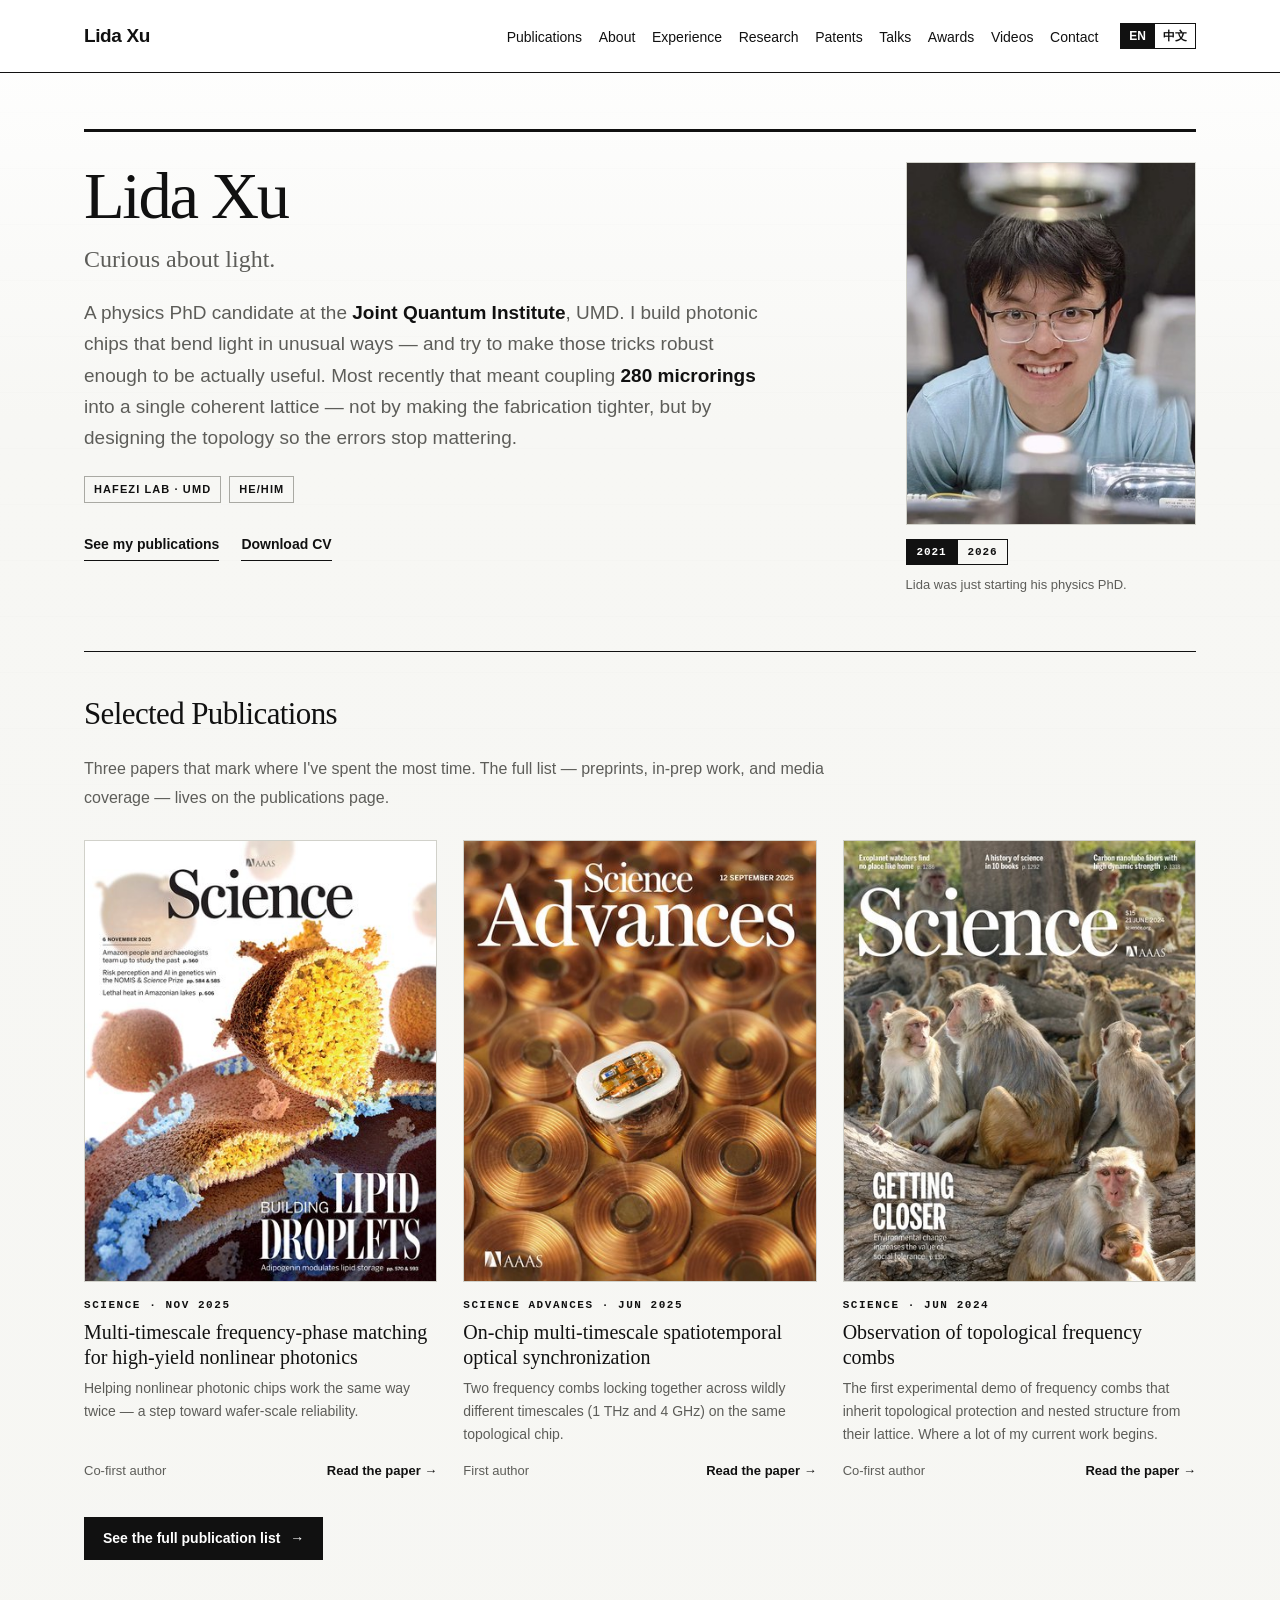
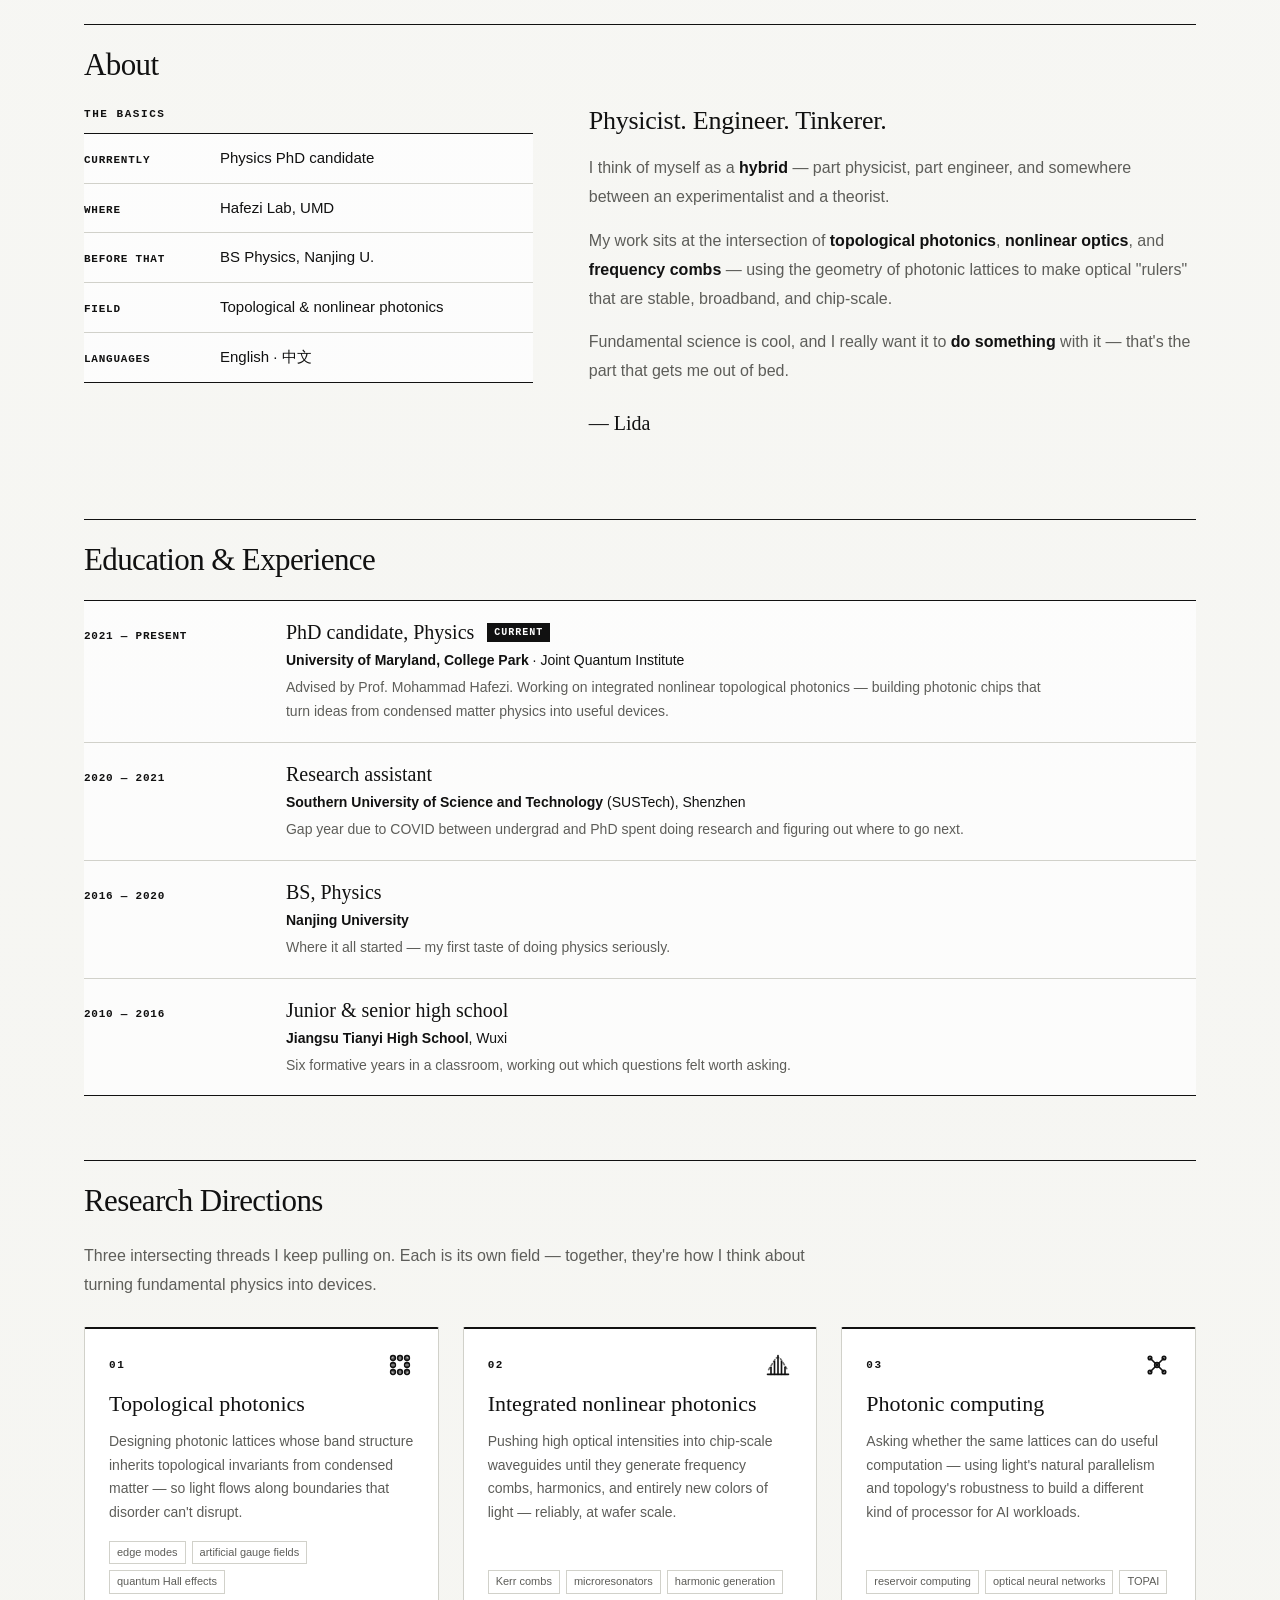
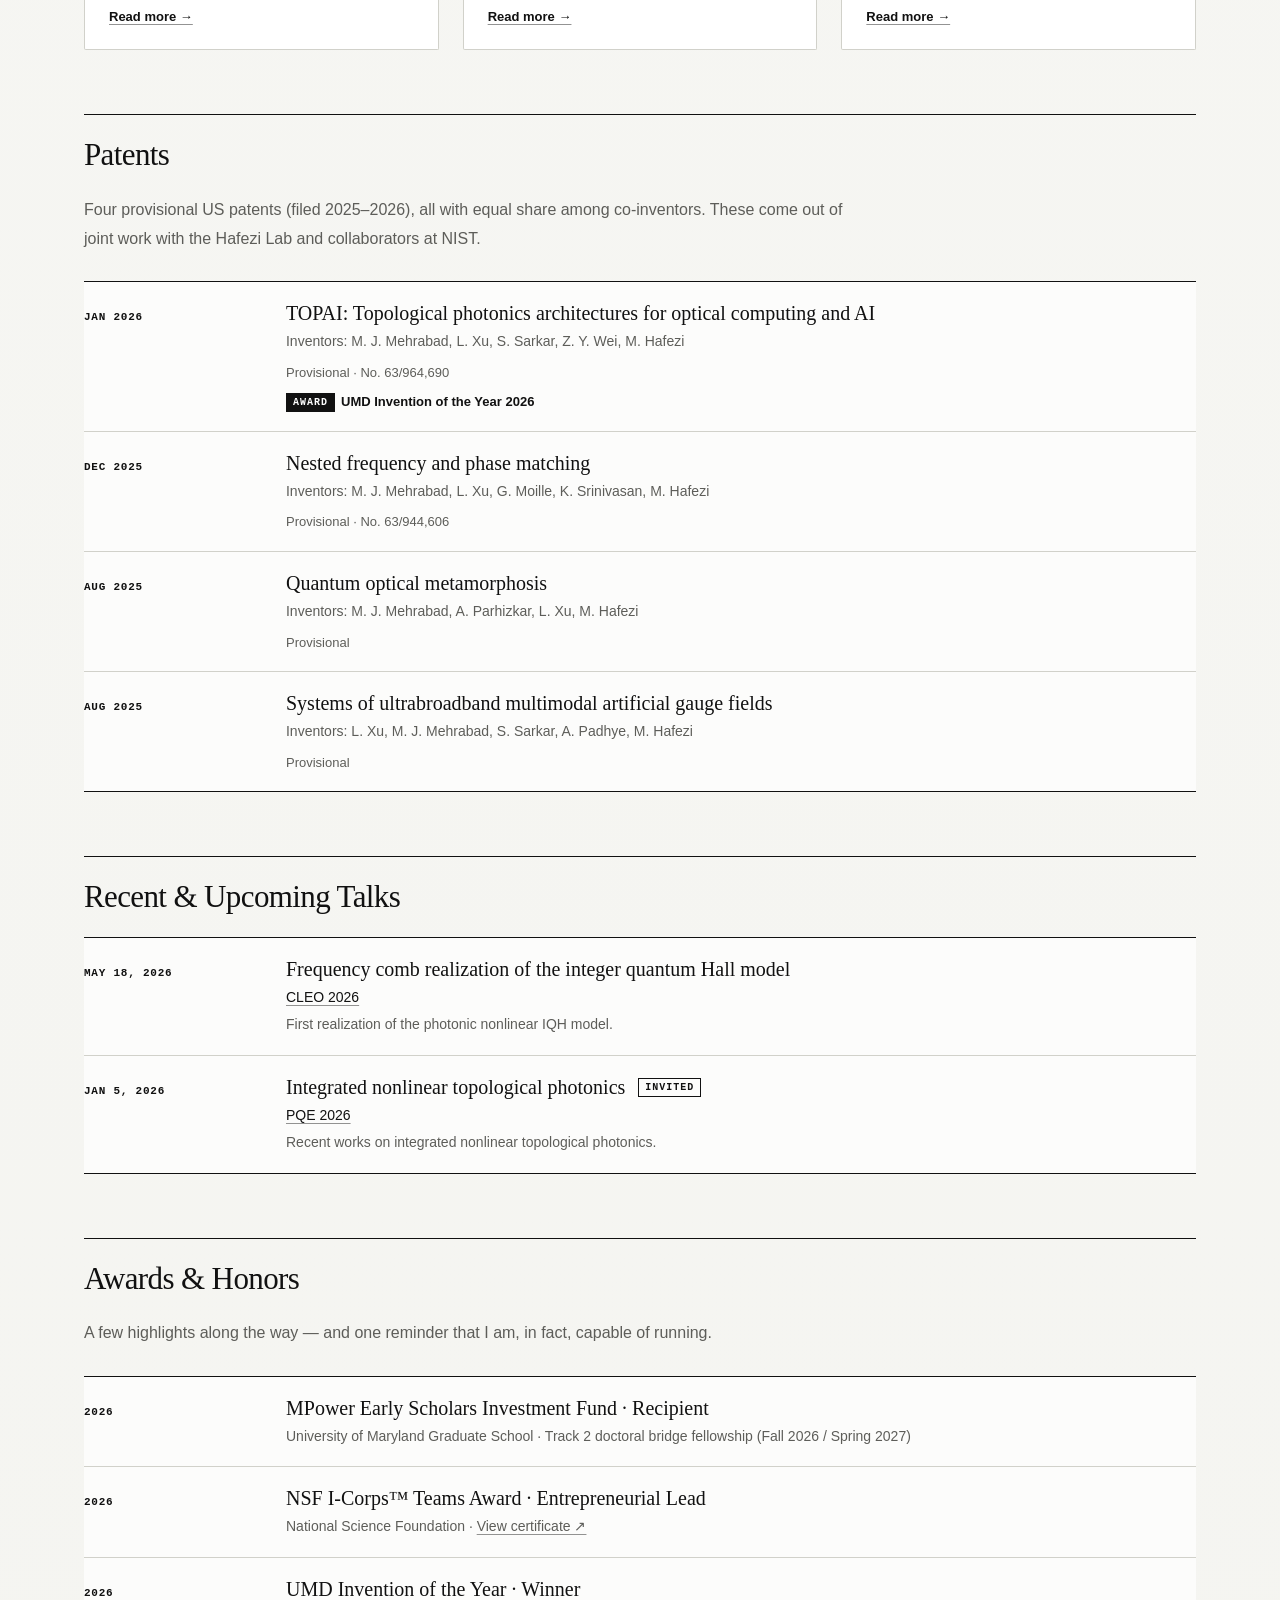
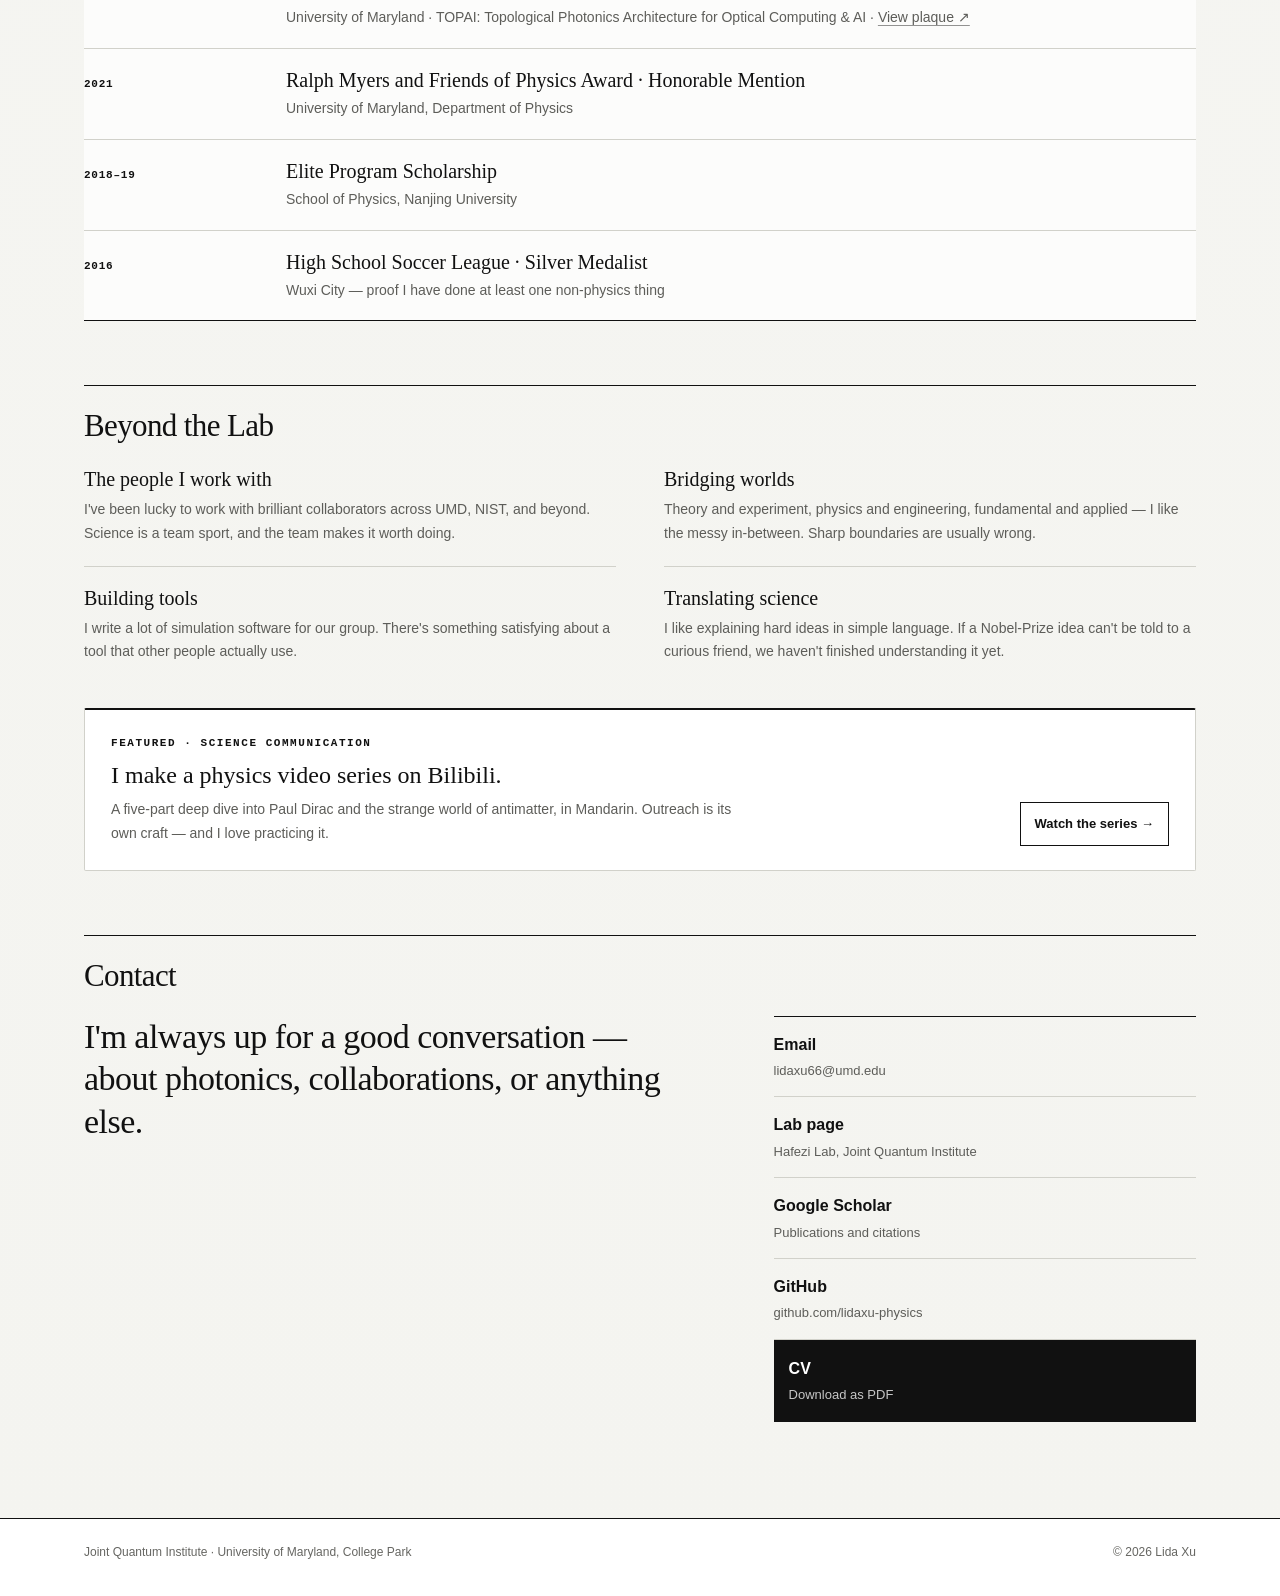
==== commit 89025f1c: "Serve compressed JPEGs for homepage images The three journal covers and the 2026 portrait were 1-2 M" ====
--- a/index.html
+++ b/index.html
@@ -118,7 +118,7 @@
       <figure class="portrait" id="portrait">
         <div class="portrait-frame">
           <img class="active" data-year="2021" src="images/selfie.jpg" alt="Lida just started graduate school" />
-          <img data-year="2026" src="images/selfie2.png" alt="Lida in his final PhD year" />
+          <img data-year="2026" src="images/selfie2-720.jpg" alt="Lida in his final PhD year" />
         </div>
         <figcaption>
           <div class="segmented" role="group" aria-label="Photo year">
@@ -152,7 +152,7 @@
 
       <a class="paper" href="https://www.science.org/doi/abs/10.1126/science.adu6368" target="_blank" rel="noopener">
         <div class="cover">
-          <img src="images/science2025_nestedfpm.png" alt="Multi-timescale frequency-phase matching" loading="lazy"/>
+          <img src="images/science2025_nestedfpm-800.jpg" srcset="images/science2025_nestedfpm-400.jpg 400w, images/science2025_nestedfpm-800.jpg 800w" sizes="(max-width: 700px) 96px, (max-width: 1160px) 31vw, 360px" alt="Multi-timescale frequency-phase matching" loading="lazy" decoding="async"/>
         </div>
         <div class="body">
           <div class="kicker">Science · Nov 2025</div>
@@ -164,7 +164,7 @@
 
       <a class="paper" href="https://www.science.org/doi/full/10.1126/sciadv.adw7696" target="_blank" rel="noopener">
         <div class="cover">
-          <img src="images/sciadv2025_modelocking.png" alt="Science Advances cover, September 2025" loading="lazy"/>
+          <img src="images/sciadv2025_modelocking-800.jpg" srcset="images/sciadv2025_modelocking-400.jpg 400w, images/sciadv2025_modelocking-800.jpg 800w" sizes="(max-width: 700px) 96px, (max-width: 1160px) 31vw, 360px" alt="Science Advances cover, September 2025" loading="lazy" decoding="async"/>
         </div>
         <div class="body">
           <div class="kicker">Science Advances · Jun 2025</div>
@@ -176,7 +176,7 @@
 
       <a class="paper" href="https://www.science.org/doi/full/10.1126/science.ado0053" target="_blank" rel="noopener">
         <div class="cover">
-          <img src="images/science2024_observation.png" alt="Observation of topological frequency combs" loading="lazy"/>
+          <img src="images/science2024_observation-800.jpg" srcset="images/science2024_observation-400.jpg 400w, images/science2024_observation-800.jpg 800w" sizes="(max-width: 700px) 96px, (max-width: 1160px) 31vw, 360px" alt="Observation of topological frequency combs" loading="lazy" decoding="async"/>
         </div>
         <div class="body">
           <div class="kicker">Science · Jun 2024</div>
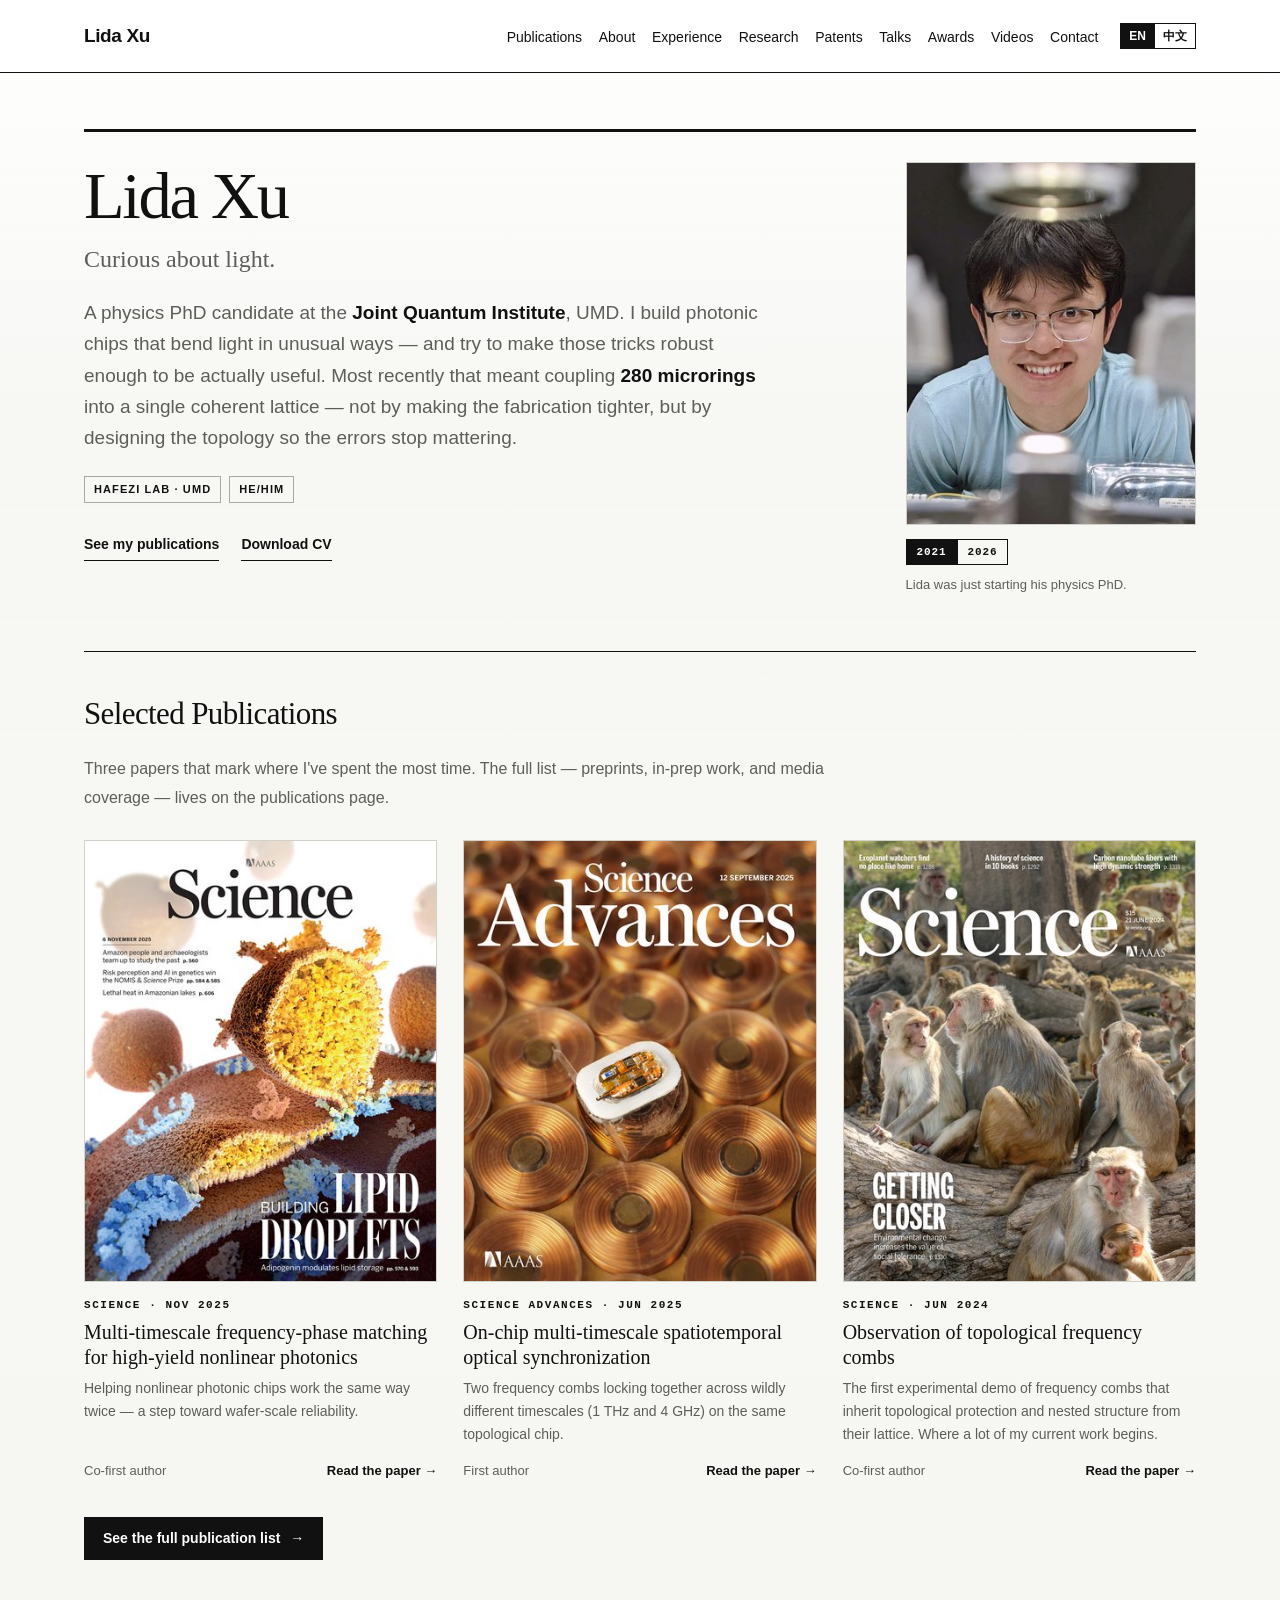
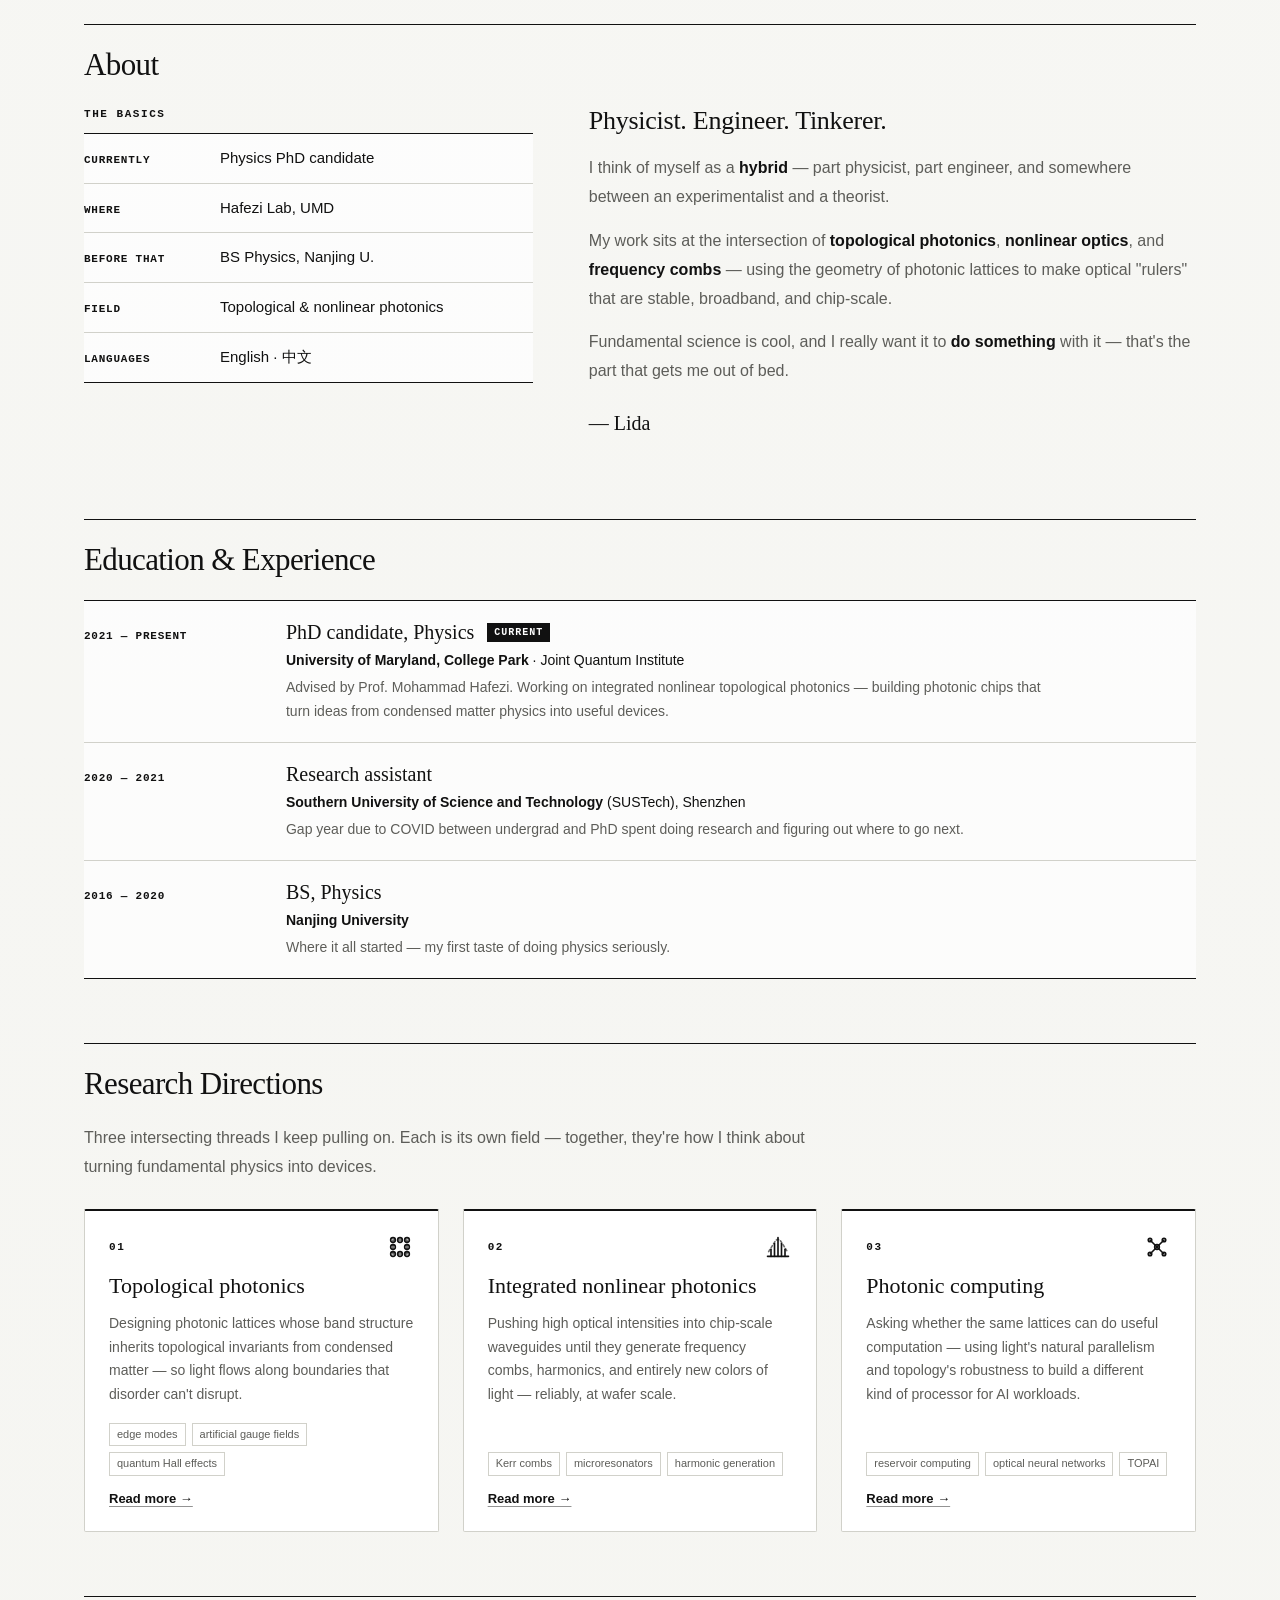
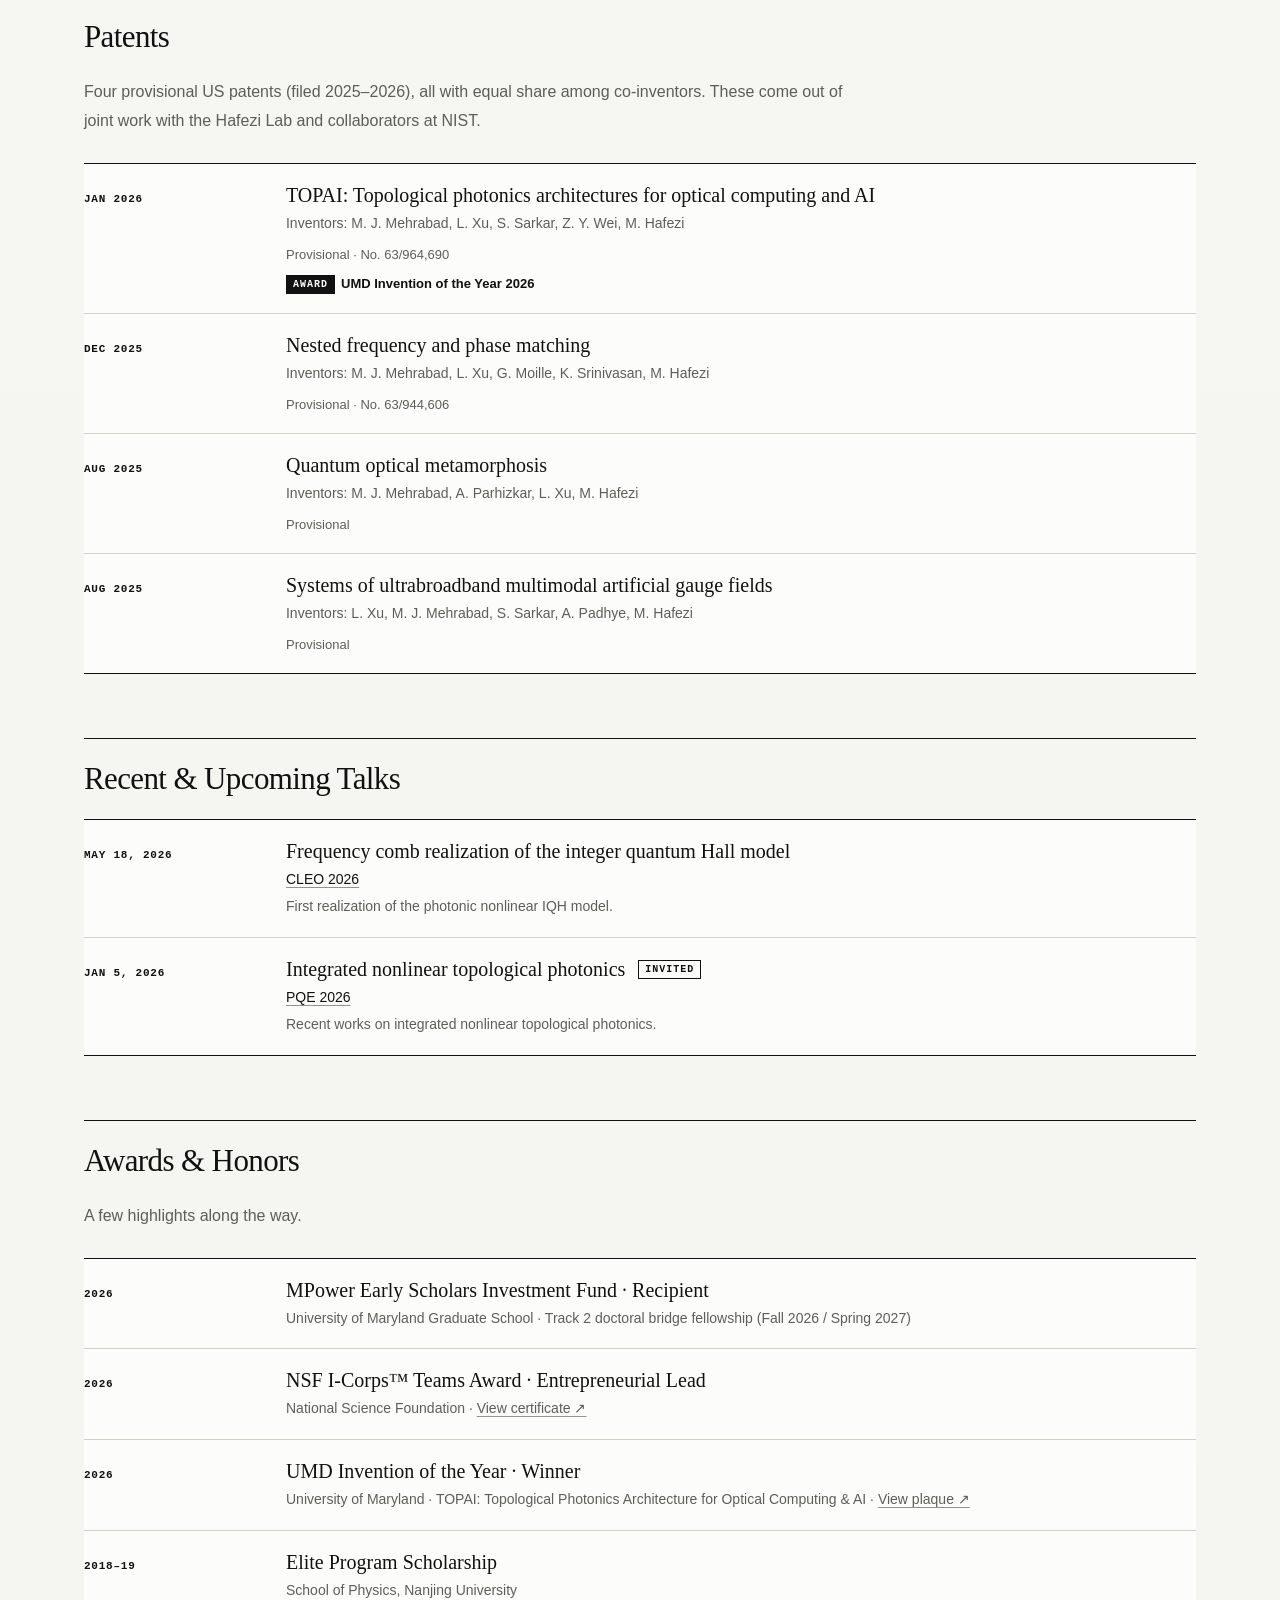
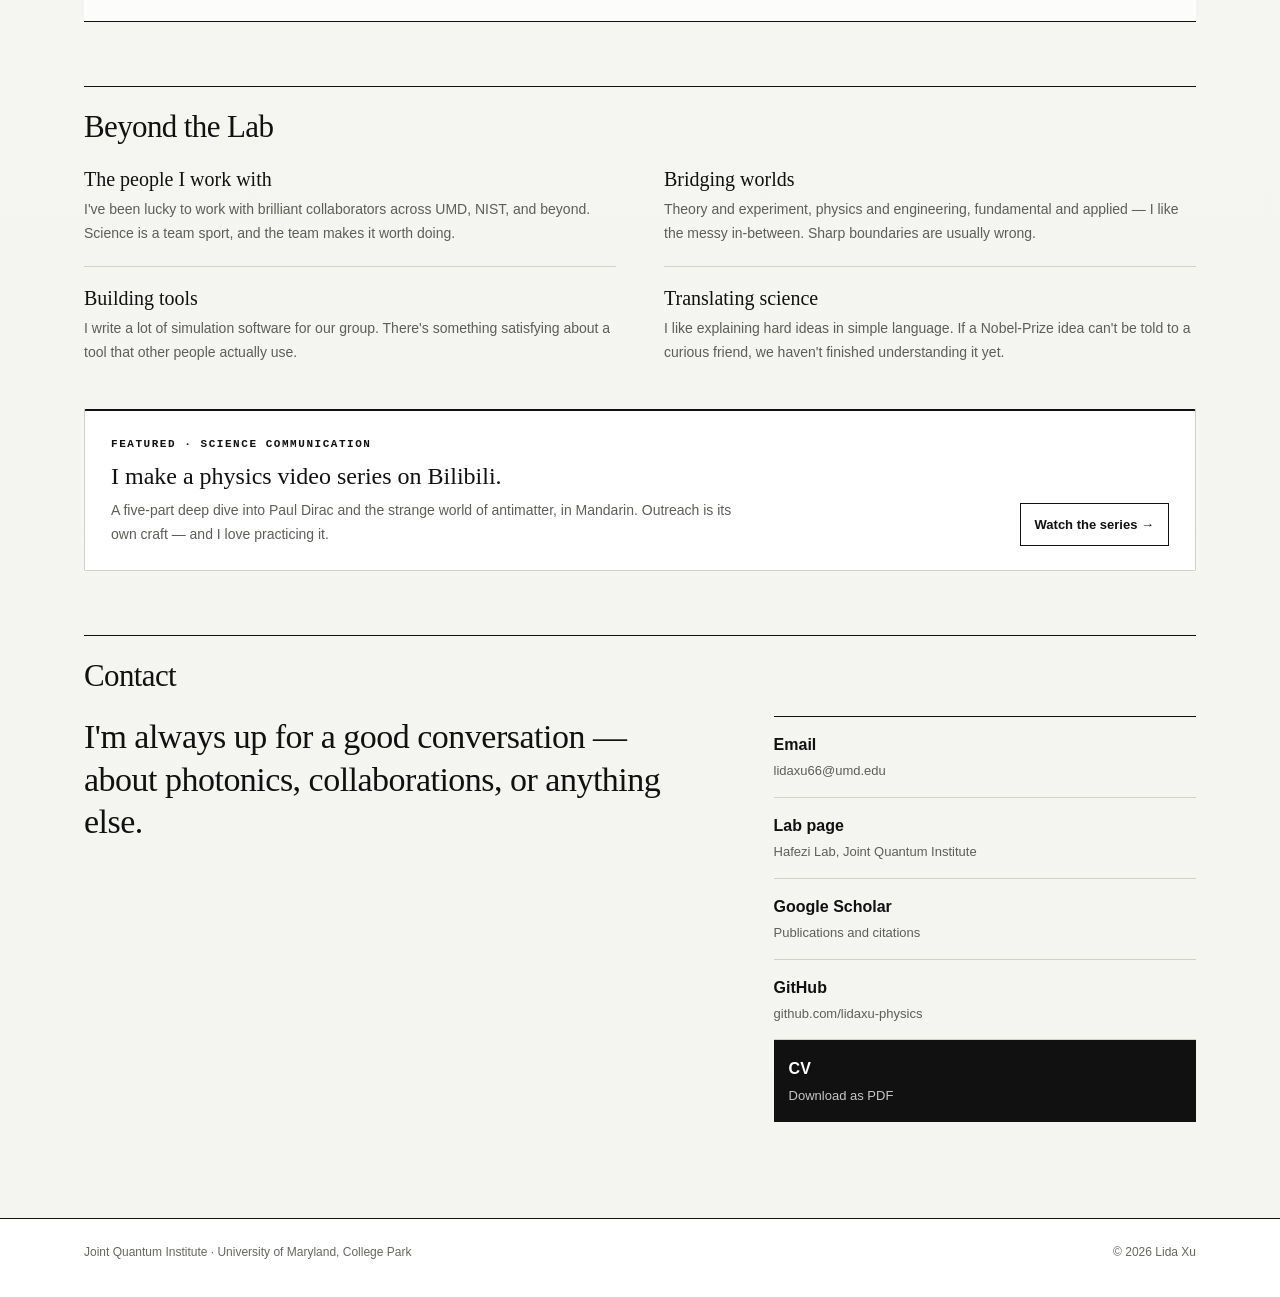
==== commit 00a3f2a8: "Remove school-era entries and an honorable mention from the homepage Drop the junior/senior high sch" ====
--- a/index.html
+++ b/index.html
@@ -266,15 +266,6 @@
         </div>
       </div>
 
-      <div class="list-item">
-        <div class="date">2010 — 2016</div>
-        <div class="entry">
-          <h3>Junior &amp; senior high school</h3>
-          <p class="org"><strong>Jiangsu Tianyi High School</strong>, Wuxi</p>
-          <p class="detail">Six formative years in a classroom, working out which questions felt worth asking.</p>
-        </div>
-      </div>
-
     </div>
   </div>
 </section>
@@ -470,7 +461,7 @@
     <div class="section-head">
       <h2>Awards &amp; Honors</h2>
     </div>
-    <p class="section-intro">A few highlights along the way — and one reminder that I am, in fact, capable of running.</p>
+    <p class="section-intro">A few highlights along the way.</p>
 
     <div class="list">
 
@@ -499,26 +490,10 @@
       </div>
 
       <div class="list-item">
-        <div class="date">2021</div>
-        <div class="entry">
-          <h3>Ralph Myers and Friends of Physics Award · Honorable Mention</h3>
-          <p class="detail">University of Maryland, Department of Physics</p>
-        </div>
-      </div>
-
-      <div class="list-item">
         <div class="date">2018–19</div>
         <div class="entry">
           <h3>Elite Program Scholarship</h3>
           <p class="detail">School of Physics, Nanjing University</p>
-        </div>
-      </div>
-
-      <div class="list-item">
-        <div class="date">2016</div>
-        <div class="entry">
-          <h3>High School Soccer League · Silver Medalist</h3>
-          <p class="detail">Wuxi City — proof I have done at least one non-physics thing</p>
         </div>
       </div>
 
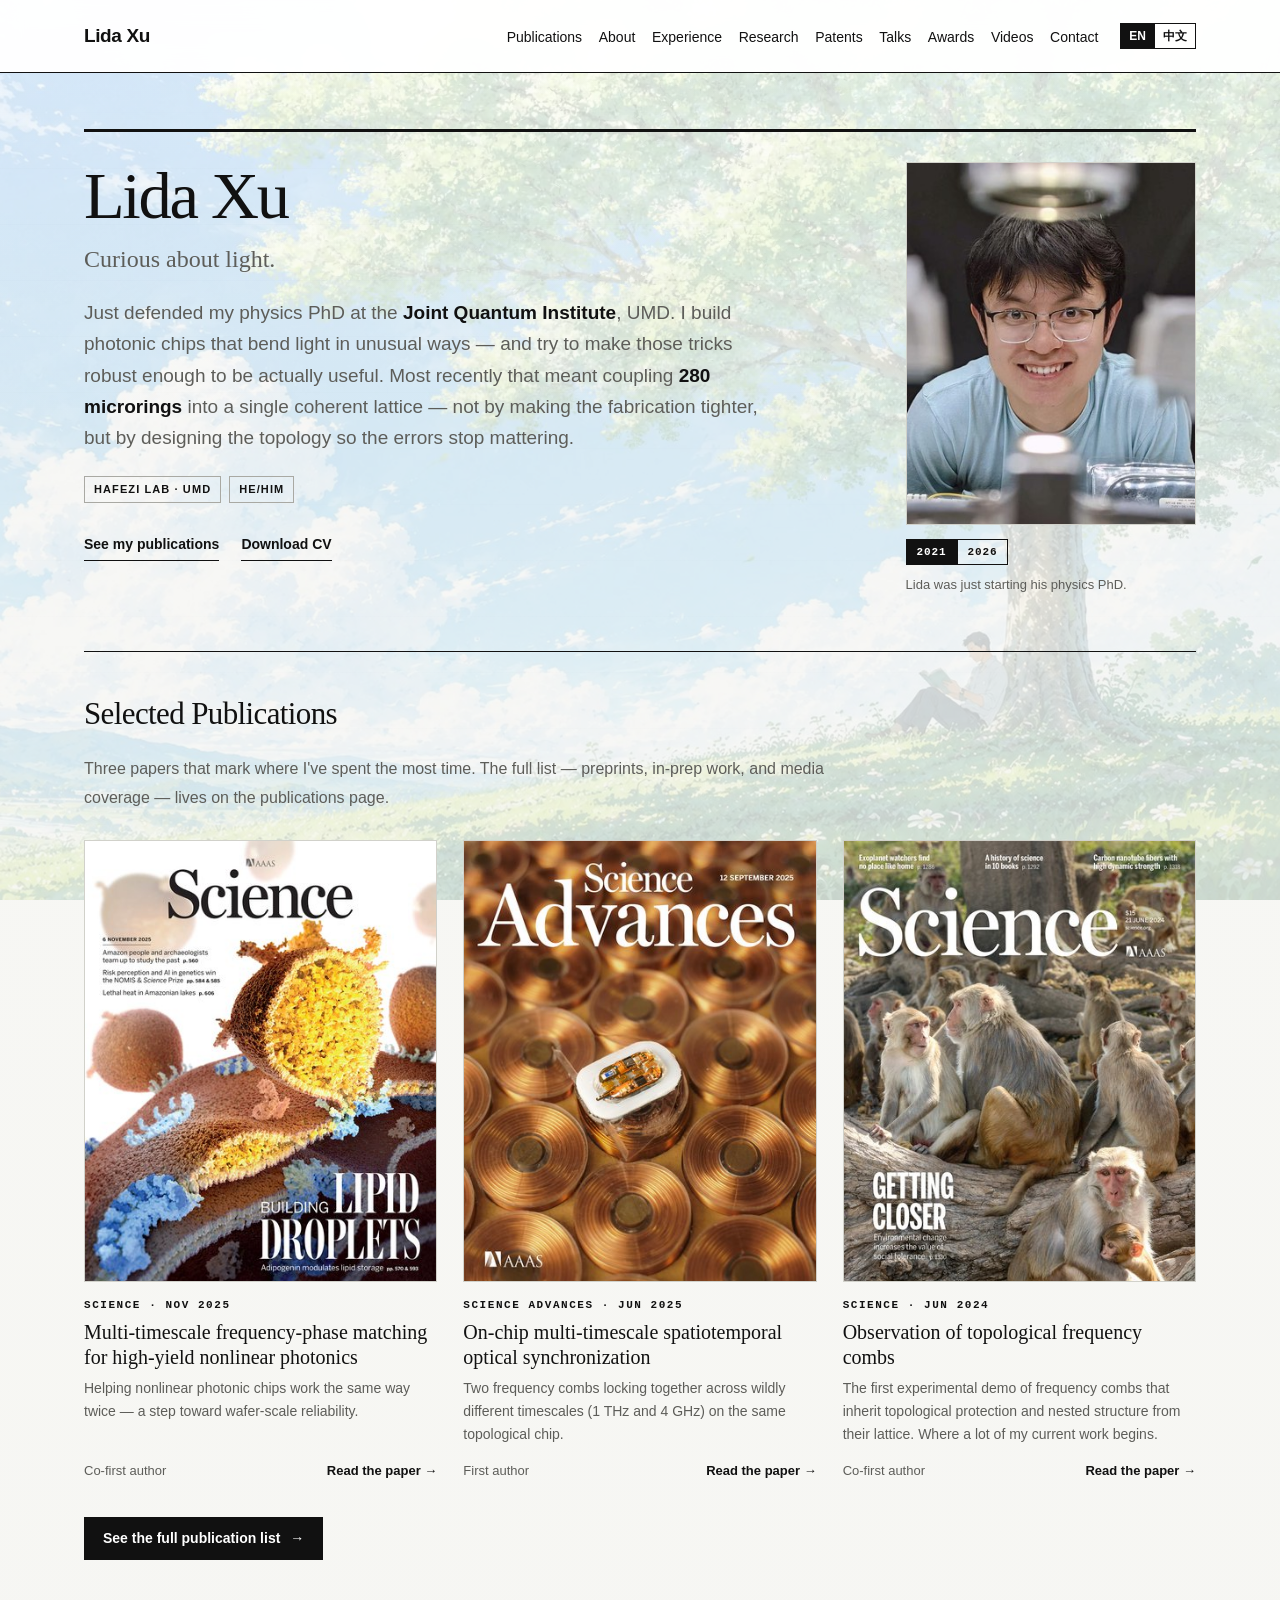
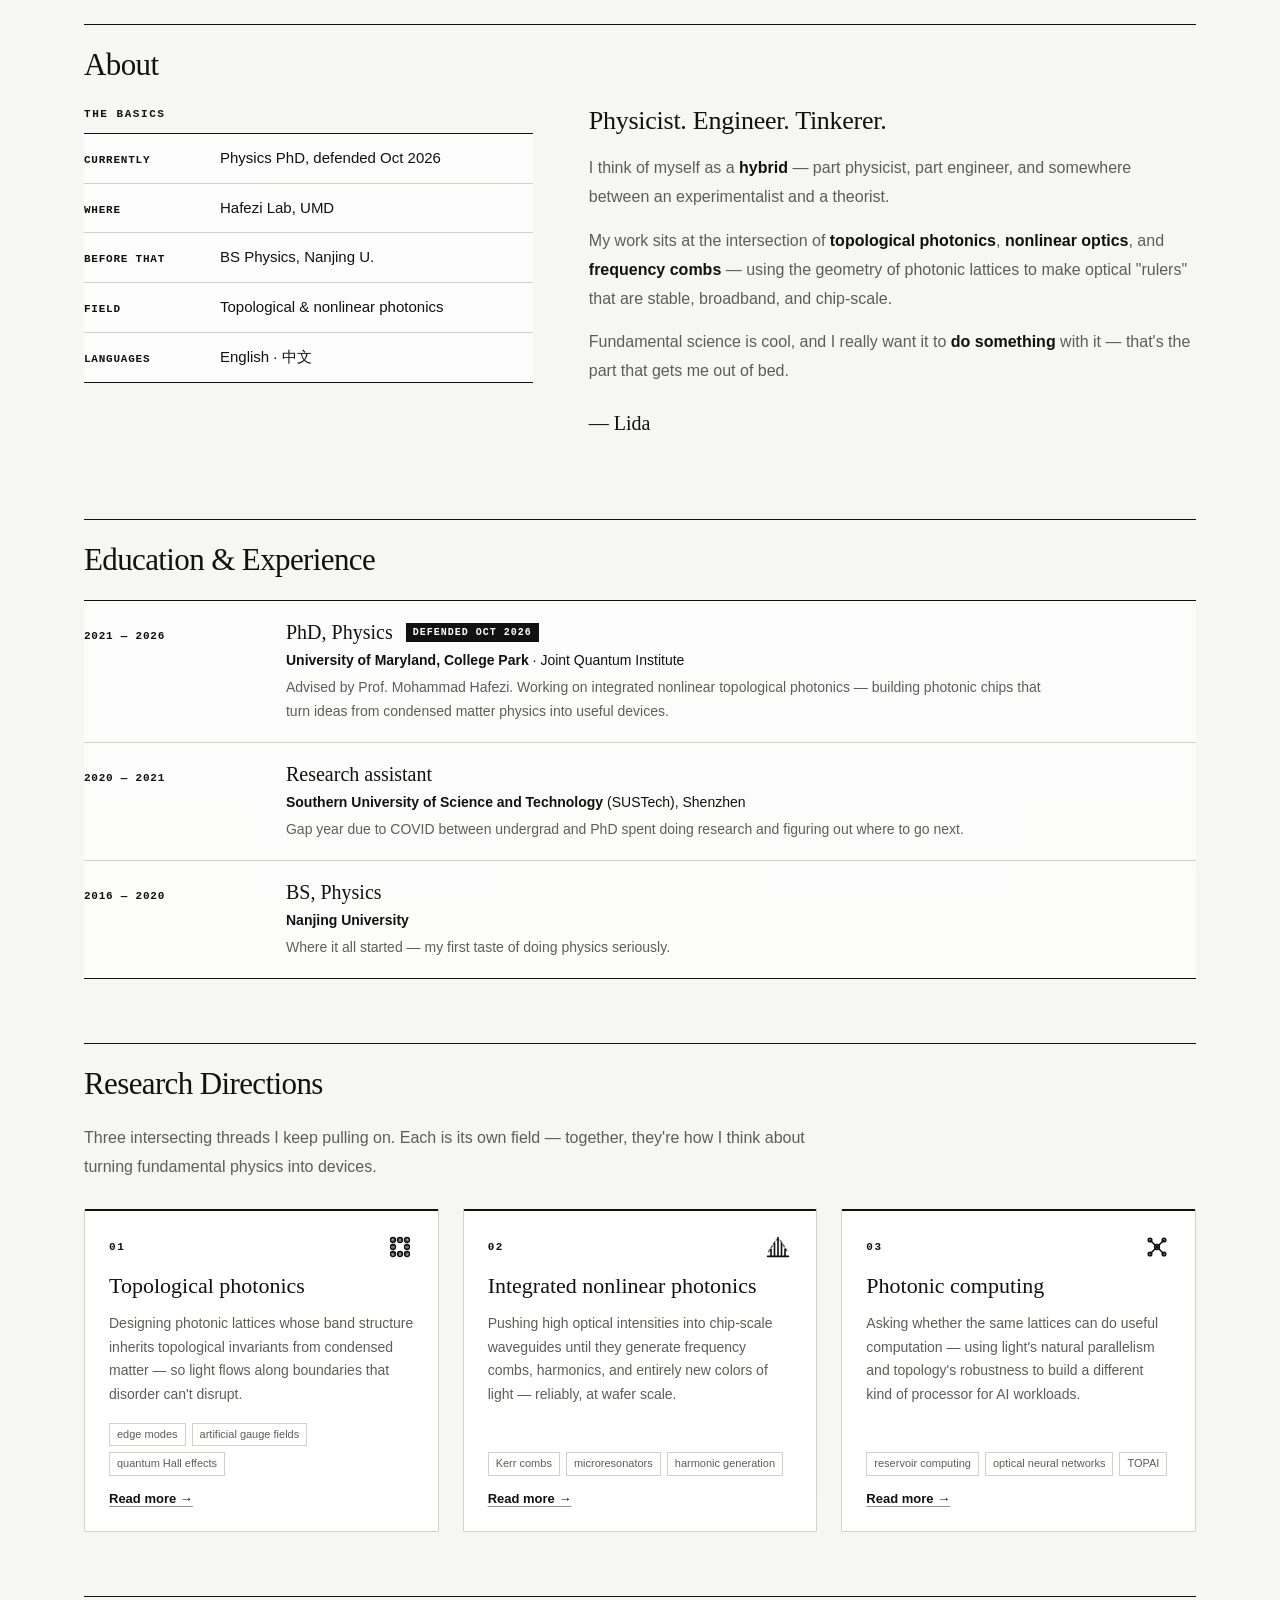
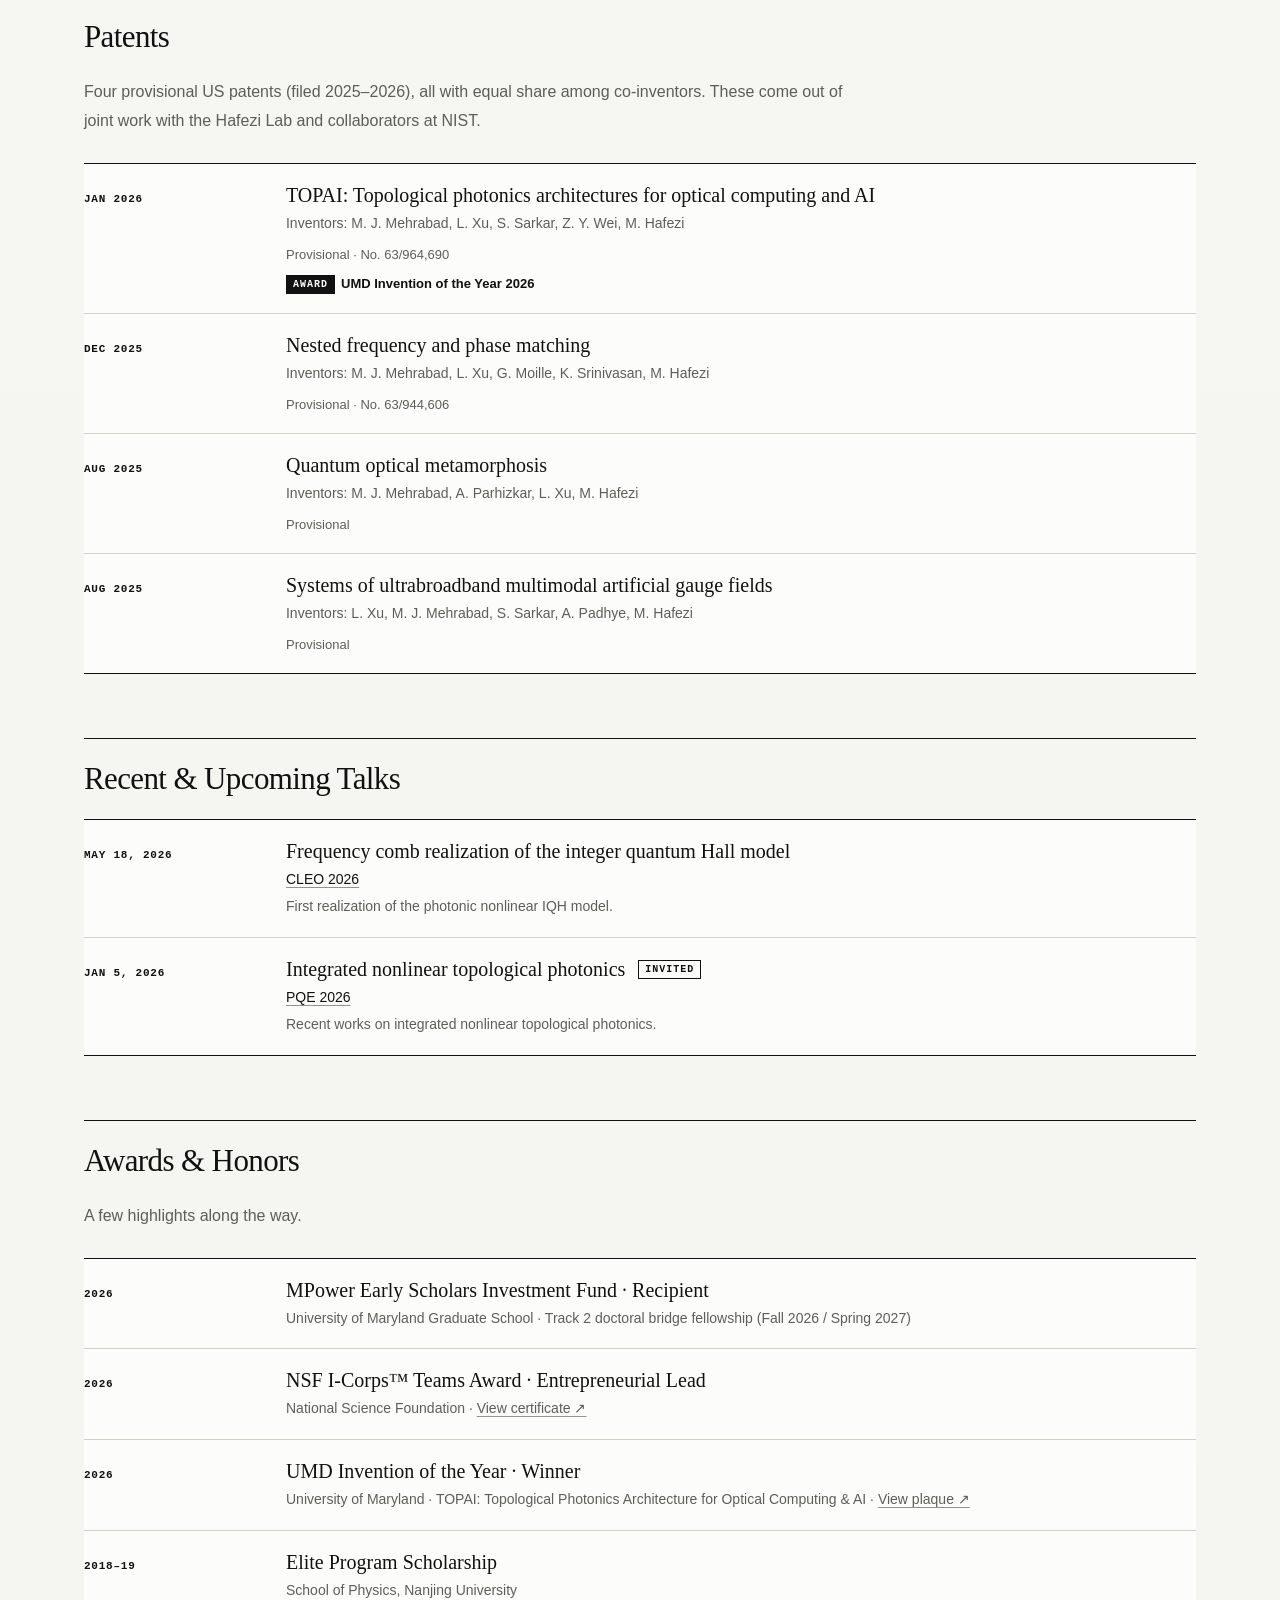
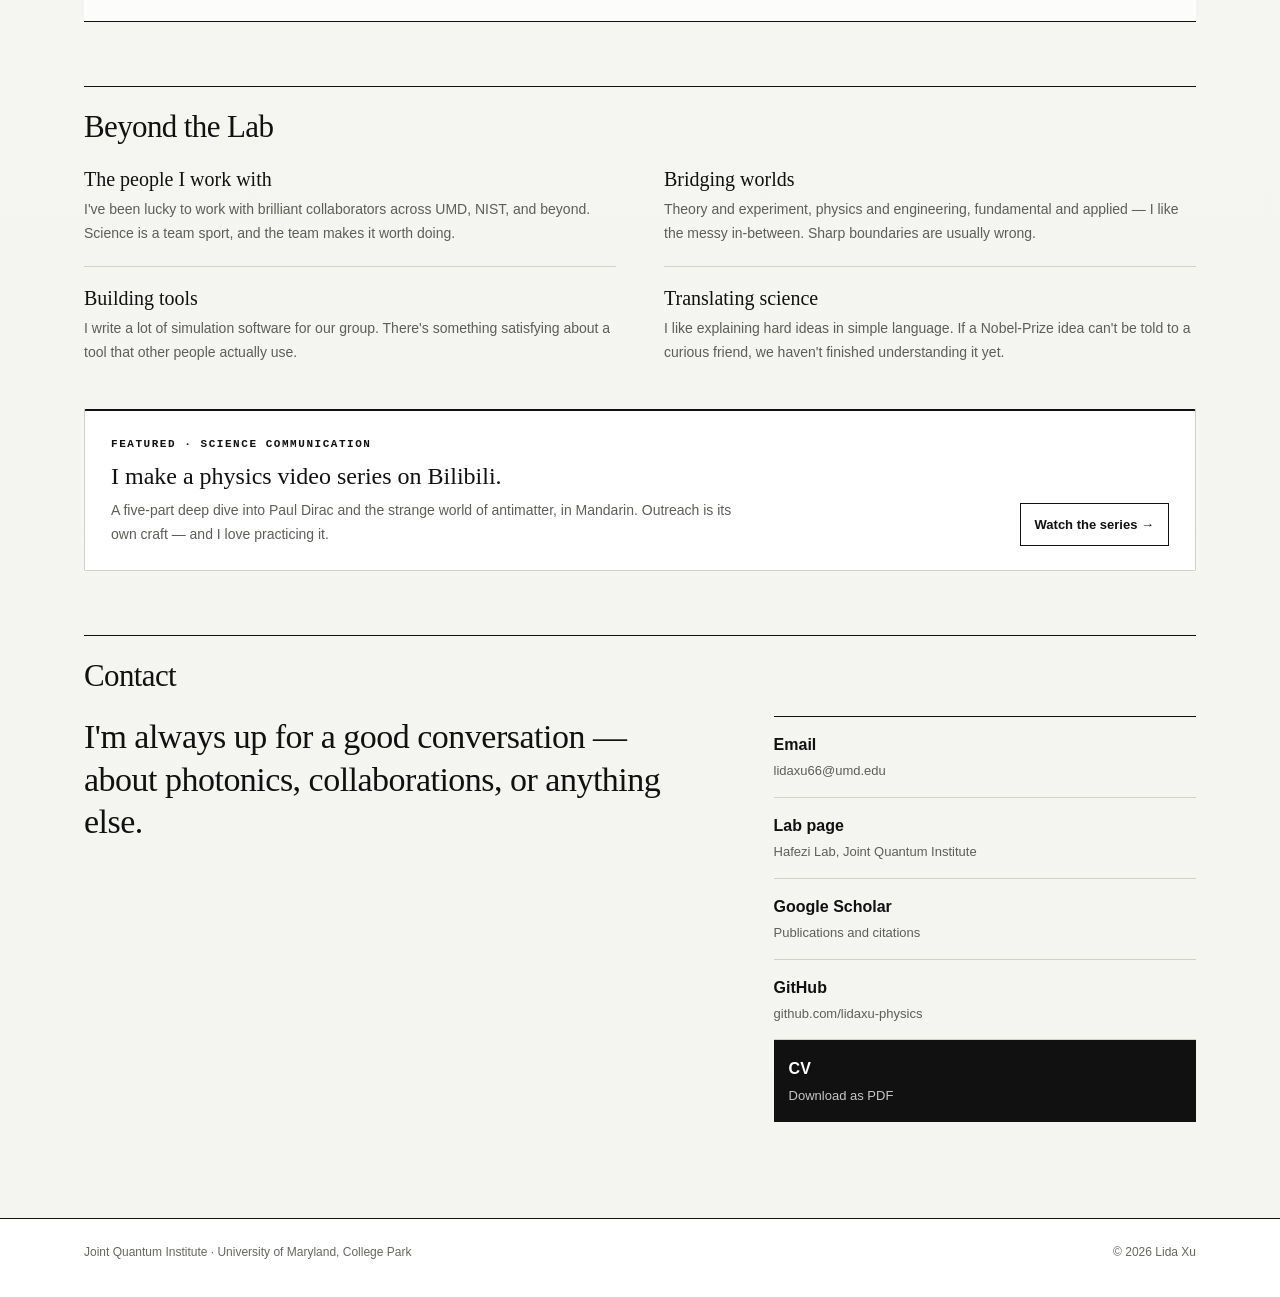
==== commit ea80de9e: "Leaves in the wind behind every page; PhD defended A looping video of the tree behind each page, add" ====
--- a/index.html
+++ b/index.html
@@ -33,7 +33,7 @@
 <title>Lida Xu — Topological & Nonlinear Photonics</title>
 
 <!-- SEO meta -->
-<meta name="description" content="Lida Xu (徐李达) — Physics PhD candidate at the Joint Quantum Institute, University of Maryland. Building photonic chips that harness topology and nonlinearity for frequency combs, artificial gauge fields, and photonic computing.">
+<meta name="description" content="Lida Xu (徐李达) — Physics PhD (defended October 2026) at the Joint Quantum Institute, University of Maryland. Building photonic chips that harness topology and nonlinearity for frequency combs, artificial gauge fields, and photonic computing.">
 <meta name="keywords" content="Lida Xu, 徐李达, topological photonics, nonlinear photonics, frequency comb, photonic computing, integrated photonics, JQI, University of Maryland, Mohammad Hafezi, photonic chip">
 <meta name="author" content="Lida Xu">
 <link rel="canonical" href="https://lidaxu-physics.github.io/index.html">
@@ -46,7 +46,7 @@
 <!-- Open Graph (for Twitter, LinkedIn, Facebook link previews) -->
 <meta property="og:type" content="profile">
 <meta property="og:title" content="Lida Xu — Topological & Nonlinear Photonics">
-<meta property="og:description" content="Physics PhD candidate at the Joint Quantum Institute, University of Maryland. Building photonic chips with topology and nonlinearity.">
+<meta property="og:description" content="Physics PhD at the Joint Quantum Institute, University of Maryland. Building photonic chips with topology and nonlinearity.">
 <meta property="og:url" content="https://lidaxu-physics.github.io/">
 <meta property="og:image" content="https://lidaxu-physics.github.io/images/selfie2.png">
 <meta property="og:locale" content="en_US">
@@ -57,7 +57,7 @@
 <!-- Twitter Card -->
 <meta name="twitter:card" content="summary_large_image">
 <meta name="twitter:title" content="Lida Xu — Topological & Nonlinear Photonics">
-<meta name="twitter:description" content="Physics PhD candidate at JQI / UMD. Building photonic chips that bend light in unusual ways.">
+<meta name="twitter:description" content="Physics PhD at JQI / UMD. Building photonic chips that bend light in unusual ways.">
 <meta name="twitter:image" content="https://lidaxu-physics.github.io/images/selfie2.png">
 <link rel="icon" type="image/png" href="images/favicon.png">
 <link rel="stylesheet" href="assets/site.css?v=1">
@@ -103,7 +103,7 @@
         <h1>Lida Xu</h1>
         <p class="tagline">Curious about light.</p>
         <p class="lead">
-          A physics PhD candidate at the <strong>Joint Quantum Institute</strong>, UMD. I build photonic chips that bend light in unusual ways — and try to make those tricks robust enough to be actually useful. Most recently that meant coupling <strong>280 microrings</strong> into a single coherent lattice — not by making the fabrication tighter, but by designing the topology so the errors stop mattering.
+          Just defended my physics PhD at the <strong>Joint Quantum Institute</strong>, UMD. I build photonic chips that bend light in unusual ways — and try to make those tricks robust enough to be actually useful. Most recently that meant coupling <strong>280 microrings</strong> into a single coherent lattice — not by making the fabrication tighter, but by designing the topology so the errors stop mattering.
         </p>
         <div class="pills">
           <span class="pill">Hafezi Lab · UMD</span>
@@ -118,7 +118,7 @@
       <figure class="portrait" id="portrait">
         <div class="portrait-frame">
           <img class="active" data-year="2021" src="images/selfie.jpg" alt="Lida just started graduate school" />
-          <img data-year="2026" src="images/selfie2-720.jpg" alt="Lida in his final PhD year" />
+          <img data-year="2026" src="images/selfie2-720.jpg" alt="Lida in 2026" />
         </div>
         <figcaption>
           <div class="segmented" role="group" aria-label="Photo year">
@@ -127,7 +127,7 @@
           </div>
           <div class="captions">
             <p class="active" data-year="2021">Lida was just starting his physics PhD.</p>
-            <p data-year="2026" aria-hidden="true">Lida is in his final PhD year. Five years older.<br/><em>Same hairline. Don't ask me how.</em></p>
+            <p data-year="2026" aria-hidden="true">Lida just defended his PhD. Five years older.<br/><em>Same hairline. Don't ask me how.</em></p>
           </div>
         </figcaption>
       </figure>
@@ -208,7 +208,7 @@
       <div>
         <p class="kicker facts-label">The basics</p>
         <dl class="facts">
-          <div><dt class="date">Currently</dt><dd>Physics PhD candidate</dd></div>
+          <div><dt class="date">Currently</dt><dd>Physics PhD, defended Oct 2026</dd></div>
           <div><dt class="date">Where</dt><dd>Hafezi Lab, UMD</dd></div>
           <div><dt class="date">Before that</dt><dd>BS Physics, Nanjing U.</dd></div>
           <div><dt class="date">Field</dt><dd>Topological &amp; nonlinear photonics</dd></div>
@@ -240,9 +240,9 @@
     <div class="list">
 
       <div class="list-item">
-        <div class="date">2021 — present</div>
-        <div class="entry">
-          <h3>PhD candidate, Physics <span class="tag solid">Current</span></h3>
+        <div class="date">2021 — 2026</div>
+        <div class="entry">
+          <h3>PhD, Physics <span class="tag solid">Defended Oct 2026</span></h3>
           <p class="org"><strong>University of Maryland, College Park</strong> · Joint Quantum Institute</p>
           <p class="detail">Advised by Prof. Mohammad Hafezi. Working on integrated nonlinear topological photonics — building photonic chips that turn ideas from condensed matter physics into useful devices.</p>
         </div>
--- a/assets/site.css
+++ b/assets/site.css
@@ -57,6 +57,25 @@
 }
 
 body > *{position:relative;z-index:1}
+
+/* leaves in the wind behind every page (added by site.js). Above opacity .25 the grey body text starts to lose contrast */
+body > .page-bg{
+  position:fixed;
+  inset:0;
+  z-index:0;
+  width:100%;
+  height:100%;
+  max-width:none;
+  object-fit:cover;
+  object-position:82% 100%;
+  opacity:.25;
+  pointer-events:none;
+}
+/* on a wide screen: the wide picture, its trunk and reader kept in view */
+@media (min-aspect-ratio:1/1){
+  body > .page-bg{object-position:100% 100%;opacity:.22}
+}
+@media print{body > .page-bg{display:none}}
 body > main{flex:1 0 auto}
 
 h1,h2,h3{margin:0;color:var(--ink);font-family:var(--serif);font-weight:400}
